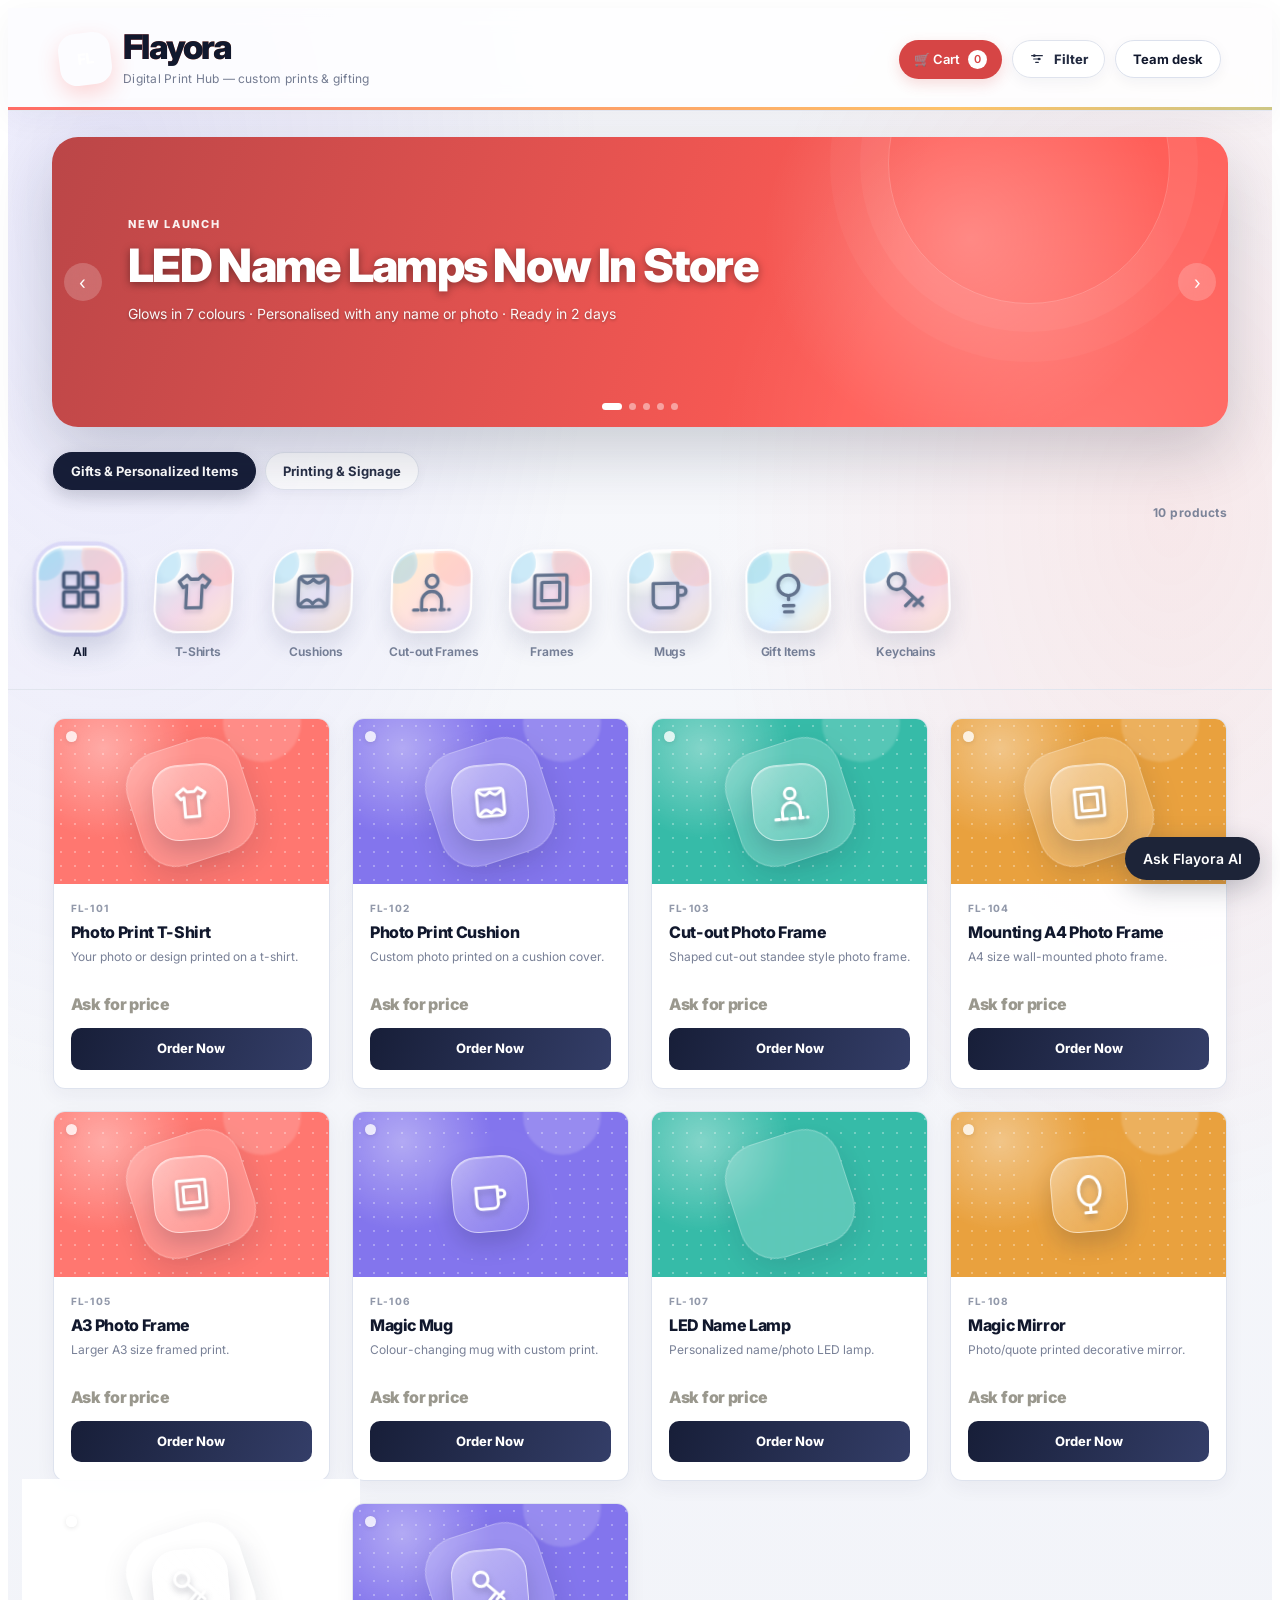
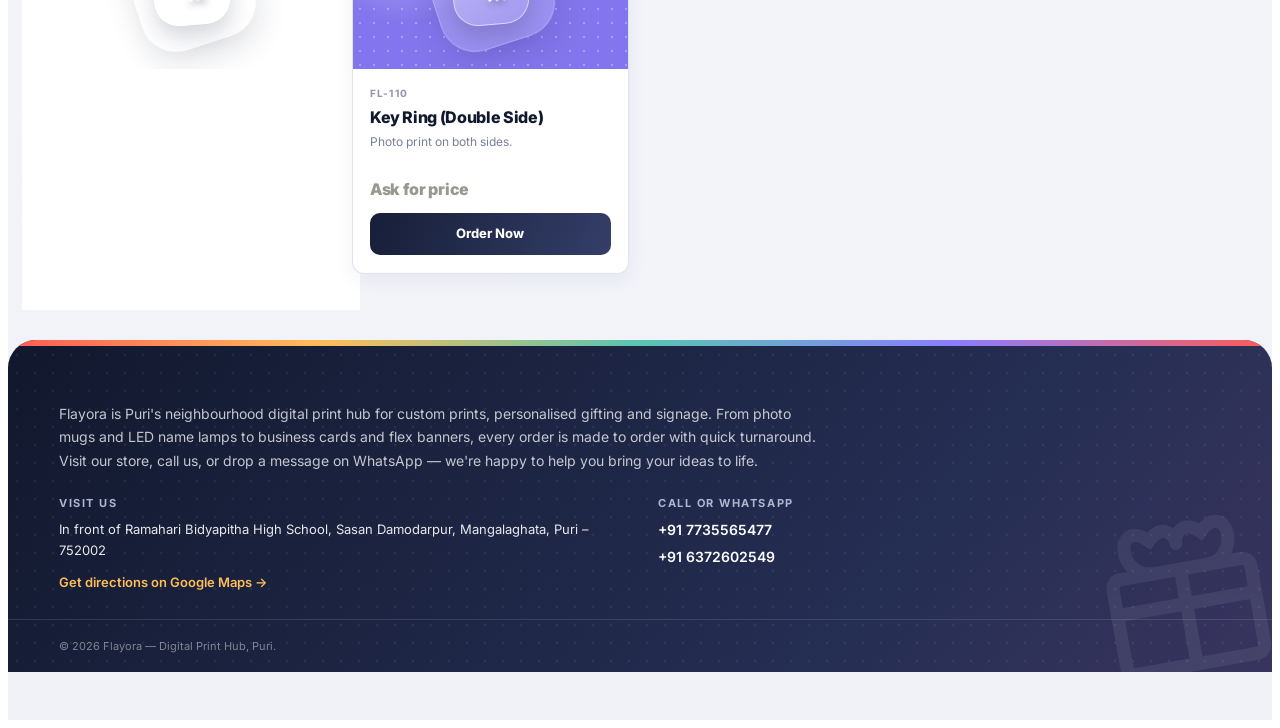
==== index.html @ 0733365f "Send visitor analytics through server endpoint" ====
<!doctype html>
<html lang="en">
<head>
  <meta charset="utf-8">
  <meta name="viewport" content="width=device-width, initial-scale=1">
  <meta name="theme-color" content="#F7F3EC">
  <title>Flayora — Digital Print Hub</title>
<style>
  @import url('https://fonts.googleapis.com/css2?family=Fraunces:opsz,wght@9..144,500;9..144,600;9..144,700&family=Inter:wght@400;500;600&display=swap');

  #flayora-root {
    --paper: #F7F3EC;
    --ink: #1D2438;
    --red: #D64545;
    --mustard: #E8A93A;
    --sage: #6E8B6E;
    --violet: #7C6FA6;
    --charcoal: #33322E;
    --line: #D8D2C4;
    font-family: 'Inter', sans-serif;
    color: var(--charcoal);
    background:
      radial-gradient(circle, rgba(29,36,56,0.035) 1.2px, transparent 1.3px) 0 0/22px 22px,
      radial-gradient(ellipse at top, #FBF8F1 0%, #F7F3EC 45%, #F1EADA 100%);
    min-height: 100%;
    padding: 0 0 48px 0;
    line-height: 1.5;
    position: relative;
  }
  #flayora-root * { box-sizing: border-box; }
  #flayora-root h1, #flayora-root h2, #flayora-root h3 {
    font-family: 'Fraunces', serif;
    margin: 0;
    color: var(--ink);
  }
  #flayora-root button { font-family: inherit; cursor: pointer; }
  #flayora-root input, #flayora-root select, #flayora-root textarea {
    font-family: 'Inter', sans-serif;
    font-size: 14px;
  }

  .fl-header {
    padding: 28px 24px 20px;
    position: relative;
    display: flex;
    align-items: flex-start;
    justify-content: space-between;
    gap: 16px;
    flex-wrap: wrap;
    background-color: rgba(255,255,255,0.55);
    backdrop-filter: blur(2px);
  }
  .fl-header::after {
    content: ""; position: absolute; left: 0; right: 0; bottom: 0; height: 3px;
    background: linear-gradient(90deg, var(--red), var(--mustard), var(--sage), var(--violet), var(--red));
    background-size: 300% 100%;
    animation: fl-text-shift 7s linear infinite;
  }
  .fl-brand { display: flex; align-items: center; gap: 12px; }
  .fl-stamp {
    width: 46px; height: 46px; border-radius: 50%;
    color: #fff;
    display: flex; align-items: center; justify-content: center;
    font-family: 'Fraunces', serif; font-weight: 600; font-size: 13px;
    transform: rotate(-8deg);
    border: 2px solid var(--ink);
    flex-shrink: 0;
    animation: fl-stamp-color 7s ease-in-out infinite;
  }
  @keyframes fl-stamp-color {
    0%   { background: var(--red); }
    25%  { background: var(--mustard); }
    50%  { background: var(--sage); }
    75%  { background: var(--violet); }
    100% { background: var(--red); }
  }
  .fl-brand h1 {
    font-size: 28px; font-weight: 700; letter-spacing: -0.01em;
    background: linear-gradient(90deg, var(--red), var(--mustard), var(--sage), var(--violet), var(--red));
    background-size: 300% 100%;
    -webkit-background-clip: text; background-clip: text; color: transparent;
    animation: fl-text-shift 7s linear infinite;
  }
  @keyframes fl-text-shift {
    0% { background-position: 0% 50%; }
    100% { background-position: 300% 50%; }
  }
  .fl-brand p { margin: 2px 0 0; font-size: 13px; color: #6b6a63; }
  .fl-team-link {
    background: none; border: 1px solid var(--ink); color: var(--ink);
    padding: 8px 14px; border-radius: 3px; font-size: 13px; font-weight: 500;
    transition: background 0.15s, color 0.15s;
  }
  .fl-team-link:hover { background: var(--ink); color: var(--paper); }

  .fl-hero {
    margin: 20px 24px 0; border-radius: 10px; overflow: hidden; position: relative;
    box-shadow: 0 10px 26px rgba(29,36,56,0.16);
  }
  .fl-hero-track {
    display: flex; transition: transform 0.55s cubic-bezier(.65,0,.35,1);
    will-change: transform;
  }
  .fl-hero-slide {
    flex: 0 0 100%; min-height: 210px;
    position: relative; overflow: hidden; color: #fff;
    display: flex; flex-direction: column;
  }
  .fl-hero-topbar { height: 9px; background: var(--mustard); flex-shrink: 0; }
  .fl-hero-content {
    display: flex; align-items: center; gap: 26px; flex: 1;
    padding: 26px 30px 40px;
  }
  .fl-hero-visual {
    flex: 0 0 118px; width: 118px; height: 118px; border-radius: 18px;
    background: rgba(255,255,255,0.14); border: 2px dashed rgba(255,255,255,0.45);
    display: flex; align-items: center; justify-content: center;
  }
  .fl-hero-visual svg { width: 56px; height: 56px; color: #fff; }
  .fl-hero-text { flex: 1; min-width: 0; }
  .fl-hero-eyebrow {
    font-size: 12px; font-weight: 600; letter-spacing: 0.06em; text-transform: uppercase;
    opacity: 0.92; margin-bottom: 8px;
  }
  .fl-hero-heading { margin-bottom: 12px; }
  .fl-hero-heading div {
    font-family: 'Fraunces', serif; font-weight: 700; font-size: 21px; line-height: 1.2; color: #fff;
  }
  .fl-hero-heading div.accent { color: var(--mustard); }
  .fl-hero-bullets { list-style: none; margin: 0; padding: 0; display: flex; flex-direction: column; gap: 5px; }
  .fl-hero-bullets li {
    font-size: 13px; opacity: 0.96; padding-left: 16px; position: relative;
  }
  .fl-hero-bullets li::before {
    content: ""; position: absolute; left: 0; top: 7px; width: 6px; height: 6px;
    border-radius: 50%; background: var(--mustard);
  }
  .fl-hero-arrow {
    position: absolute; top: 50%; transform: translateY(-50%);
    width: 32px; height: 32px; border-radius: 50%; border: none;
    background: rgba(255,255,255,0.28); color: #fff; font-size: 18px;
    display: flex; align-items: center; justify-content: center; z-index: 2;
    transition: background 0.15s;
  }
  .fl-hero-arrow:hover { background: rgba(255,255,255,0.45); }
  .fl-hero-arrow.prev { left: 12px; }
  .fl-hero-arrow.next { right: 12px; }
  .fl-hero-dots {
    position: absolute; bottom: 12px; left: 0; right: 0; z-index: 2;
    display: flex; justify-content: center; gap: 7px;
  }
  .fl-hero-dot {
    width: 7px; height: 7px; border-radius: 50%; border: none;
    background: rgba(255,255,255,0.45); padding: 0; transition: background 0.15s, width 0.15s;
  }
  .fl-hero-dot.active { background: #fff; width: 20px; border-radius: 4px; }
  @media (max-width: 560px) {
    .fl-hero-content { flex-direction: column; align-items: flex-start; padding-bottom: 46px; }
    .fl-hero-visual { width: 84px; height: 84px; flex-basis: 84px; }
    .fl-hero-visual svg { width: 40px; height: 40px; }
  }

  .fl-sections { display: flex; gap: 10px; padding: 18px 24px 0; flex-wrap: wrap; }
  .fl-section-btn {
    border: 1px solid var(--line); background: #fff; color: var(--charcoal);
    padding: 10px 18px; border-radius: 20px; font-size: 13px; font-weight: 500;
  }
  .fl-section-btn.active { background: var(--ink); border-color: var(--ink); color: #fff; }

  .fl-tabs {
    display: flex; gap: 18px; padding: 18px 24px 14px; overflow-x: auto;
    border-bottom: 1px solid var(--line);
  }
  .fl-tab {
    background: none; border: none; padding: 0; flex: 0 0 auto;
    display: flex; flex-direction: column; align-items: center; gap: 6px; min-width: 62px;
  }
  .fl-tab-badge {
    width: 44px; height: 44px; border-radius: 12px; display: flex; align-items: center;
    justify-content: center; background: #fff; border: 1px solid var(--line); color: var(--ink);
    transition: background 0.15s, border-color 0.15s, color 0.15s;
  }
  .fl-tab-badge svg { width: 21px; height: 21px; }
  .fl-tab.active .fl-tab-badge { background: var(--ink); border-color: var(--ink); color: #fff; }
  .fl-tab-label {
    font-size: 11px; font-weight: 600; color: #6b6a63; text-align: center; line-height: 1.25;
  }
  .fl-tab.active .fl-tab-label { color: var(--ink); }


  .fl-grid {
    display: grid; grid-template-columns: repeat(auto-fill, minmax(230px, 1fr));
    gap: 22px; padding: 28px 24px;
  }
  .fl-card {
    background: #fff; border: 1px solid var(--line); border-radius: 6px;
    position: relative; overflow: hidden; cursor: pointer;
    box-shadow: 0 1px 3px rgba(29,36,56,0.06);
    transition: transform 0.18s ease, box-shadow 0.18s ease;
  }
  .fl-card:hover {
    transform: translateY(-4px);
    box-shadow: 0 14px 28px rgba(29,36,56,0.14);
  }
  .fl-card-top {
    height: 108px; position: relative;
    background-image: radial-gradient(circle, rgba(255,255,255,0.55) 1.5px, transparent 1.6px);
    background-size: 9px 9px;
    display: flex; align-items: center; justify-content: center;
  }
  .fl-icon { color: rgba(255,255,255,0.9); display: flex; }
  .fl-icon svg { width: 42px; height: 42px; }
  .fl-photo { position: absolute; inset: 0; width: 100%; height: 100%; object-fit: cover; }
  .fl-hole {
    position: absolute; top: 10px; left: 10px; width: 14px; height: 14px;
    border-radius: 50%; background: var(--paper); border: 1.5px solid rgba(0,0,0,0.25);
  }
  .fl-ribbon {
    position: absolute; top: 14px; right: -34px; width: 130px; text-align: center;
    transform: rotate(35deg); font-size: 11px; font-weight: 600; padding: 4px 0;
    color: #fff; letter-spacing: 0.02em;
  }
  .fl-body { padding: 14px 16px 16px; }
  .fl-code { font-size: 11px; color: #9a988e; margin-bottom: 4px; }
  .fl-name { font-size: 16px; font-weight: 600; color: var(--ink); margin-bottom: 4px; }
  .fl-desc { font-size: 13px; color: #6b6a63; margin-bottom: 10px; min-height: 34px; }
  .fl-price { font-size: 15px; font-weight: 600; color: var(--ink); margin-bottom: 12px; }
  .fl-price.tbd { color: #9a988e; font-weight: 500; font-size: 13px; }
  .fl-enquire {
    display: block; width: 100%; text-align: center; text-decoration: none;
    background: var(--ink); color: #fff; padding: 10px; border-radius: 3px;
    font-size: 13px; font-weight: 500;
  }
  .fl-enquire.disabled { background: #cfcdc3; color: #837f72; pointer-events: none; }

  .fl-empty { padding: 60px 24px; text-align: center; color: #9a988e; }

  .fl-footer {
    margin: 40px 0 0; position: relative; overflow: hidden; color: #fff;
    background: linear-gradient(135deg, var(--ink) 0%, #262d47 100%);
  }
  .fl-footer-topbar {
    height: 6px;
    background: linear-gradient(90deg, var(--red), var(--mustard), var(--sage), var(--violet), var(--red));
  }
  .fl-footer::before {
    content: ""; position: absolute; inset: 6px 0 0 0;
    background-image: radial-gradient(circle, rgba(255,255,255,0.06) 1.5px, transparent 1.6px);
    background-size: 18px 18px; pointer-events: none;
  }
  .fl-footer-watermark {
    position: absolute; right: -18px; bottom: -28px; width: 210px; height: 210px;
    opacity: 0.07; transform: rotate(-10deg); pointer-events: none;
  }
  .fl-footer-watermark svg { width: 100%; height: 100%; color: #fff; }
  .fl-footer-inner { position: relative; padding: 32px 24px 0; }
  .fl-footer-about {
    font-size: 13px; line-height: 1.7; color: rgba(255,255,255,0.82);
    max-width: 680px; margin-bottom: 22px;
  }
  .fl-footer-grid { display: flex; gap: 36px; flex-wrap: wrap; margin-bottom: 18px; }
  .fl-footer-block { flex: 1 1 220px; min-width: 220px; }
  .fl-footer-label {
    font-size: 11px; font-weight: 700; text-transform: uppercase; letter-spacing: 0.05em;
    color: rgba(255,255,255,0.5); margin-bottom: 8px;
  }
  .fl-footer-block address {
    font-style: normal; font-size: 13px; line-height: 1.6; color: rgba(255,255,255,0.9); margin-bottom: 8px;
  }
  .fl-footer-map-link {
    display: inline-flex; align-items: center; gap: 4px; font-size: 13px; font-weight: 600;
    color: var(--mustard); text-decoration: none;
  }
  .fl-footer-map-link:hover { text-decoration: underline; }
  .fl-footer-phone {
    display: block; font-size: 14px; font-weight: 600; color: #fff; text-decoration: none;
    margin-bottom: 6px;
  }
  .fl-footer-phone:hover { color: var(--mustard); }
  .fl-footer-bottom {
    position: relative; font-size: 11px; color: rgba(255,255,255,0.45);
    padding: 14px 24px; border-top: 1px solid rgba(255,255,255,0.15);
  }

  /* Team view */
  .fl-team-wrap { padding: 24px; max-width: 1020px; margin: 0 auto; }
  .fl-team-nav { display:flex; gap:8px; overflow-x:auto; padding:4px 0 10px; }
  .fl-team-nav .fl-tab { white-space:nowrap; border-radius:999px; padding:9px 16px; }
  .fl-overview-head { display:flex; justify-content:space-between; align-items:flex-end; gap:16px; flex-wrap:wrap; margin:8px 0 22px; }
  .fl-overline { display:block; color:#9a988e; font-size:10px; font-weight:700; letter-spacing:1.5px; }
  .fl-overview-head h3 { margin:7px 0 4px; font:600 28px "Fraunces",serif; color:var(--ink); }
  .fl-overview-head p { margin:0; color:#77756d; font-size:13px; }
  .fl-overview-live { display:inline-flex; align-items:center; gap:7px; padding:7px 11px; border:1px solid #dce7dc; border-radius:999px; color:#527052; background:#f4f8f3; font-size:11px; }
  .fl-overview-live i { width:7px; height:7px; border-radius:50%; background:#6e9a6e; box-shadow:0 0 0 3px #e2eee1; }
  .fl-overview-grid { display:grid; grid-template-columns:repeat(3,minmax(0,1fr)); gap:12px; }
  .fl-overview-card { min-width:0; padding:17px; background:#fff; border:1px solid var(--line); border-radius:10px; box-shadow:0 4px 16px rgba(30,28,22,.025); }
  .fl-overview-card span { display:block; color:#77756d; font-size:12px; }
  .fl-overview-card strong { display:block; margin:8px 0 4px; color:var(--ink); font:600 30px "Fraunces",serif; }
  .fl-overview-card small { color:#9a988e; font-size:11px; }
  .fl-overview-card.attention { border-color:#e8d6b5; background:#fffaf0; }
  .fl-overview-card.attention strong { color:#a67518; }
  .fl-overview-lower { display:grid; grid-template-columns:1fr 1fr; gap:14px; margin-top:15px; }
  .fl-overview-panel { min-width:0; padding:18px; background:#fff; border:1px solid var(--line); border-radius:10px; }
  .fl-overview-panel-head { display:flex; align-items:center; justify-content:space-between; gap:10px; margin-bottom:12px; }
  .fl-overview-panel h4 { margin:5px 0 0; font:600 18px "Fraunces",serif; color:var(--ink); }
  .fl-overview-action { width:100%; display:flex; align-items:center; gap:12px; padding:12px 2px; text-align:left; border:0; border-top:1px solid #f0eee8; background:transparent; color:var(--ink); cursor:pointer; }
  .fl-overview-action > span:nth-last-child(1) { margin-left:auto; color:#9a988e; }
  .fl-overview-action-icon { display:grid; place-items:center; width:34px; height:34px; flex:none; border-radius:9px; background:#f5f1e8; font-size:18px; }
  .fl-overview-action b,.fl-overview-action small { display:block; }
  .fl-overview-action b { font-size:12px; }
  .fl-overview-action small { margin-top:3px; color:#99968d; font-size:10px; }
  .fl-overview-link { border:0; background:none; color:#8c6a2c; font-size:11px; cursor:pointer; }
  .fl-overview-activity { display:flex; align-items:flex-start; gap:10px; padding:12px 0; border-top:1px solid #f0eee8; }
  .fl-activity-dot { width:8px; height:8px; margin-top:4px; flex:none; border-radius:50%; background:#c89b4d; }
  .fl-overview-activity strong,.fl-overview-activity small { display:block; }
  .fl-overview-activity strong { font-size:12px; font-weight:600; }
  .fl-overview-activity small { margin-top:4px; color:#99968d; font-size:10px; }
  .fl-overview-empty { padding:20px 0; color:#99968d; font-size:12px; }
  .fl-overview-note { margin:14px 2px; color:#9a988e; font-size:10px; line-height:1.6; }
  @media(max-width:640px) { .fl-overview-grid { grid-template-columns:repeat(2,minmax(0,1fr)); gap:8px; } .fl-overview-card { padding:13px; } .fl-overview-card strong { font-size:25px; } .fl-overview-lower { grid-template-columns:1fr; } .fl-overview-head h3 { font-size:24px; } }
  .fl-team-bar { display: flex; justify-content: space-between; align-items: center; margin-bottom: 20px; flex-wrap: wrap; gap: 10px; }
  .fl-btn {
    background: var(--ink); color: #fff; border: none; padding: 10px 16px;
    border-radius: 3px; font-size: 13px; font-weight: 500;
  }
  .fl-btn.secondary { background: none; border: 1px solid var(--line); color: var(--charcoal); }
  .fl-table { width: 100%; border-collapse: collapse; font-size: 13px; }
  .fl-table th {
    text-align: left; padding: 8px 10px; border-bottom: 1px solid var(--ink);
    font-weight: 600; color: var(--ink);
  }
  .fl-table td { padding: 10px; border-bottom: 1px solid var(--line); vertical-align: middle; }
  .fl-badge { padding: 3px 9px; border-radius: 12px; font-size: 11px; font-weight: 600; display: inline-block; }
  .fl-badge.available { background: #E7EFE7; color: var(--sage); }
  .fl-badge.reserved { background: #FBF0DC; color: #A67518; }
  .fl-badge.sold { background: #F0E4E4; color: var(--red); }
  .fl-badge.mto { background: #EFECF7; color: var(--violet); }
  .fl-badge.restock { background: #F0E4E4; color: var(--red); margin-left: 5px; }

  .fl-stock-toolbar {
    display: flex; gap: 10px; flex-wrap: wrap; align-items: center; margin-bottom: 14px;
  }
  .fl-stock-toolbar input[type="text"], .fl-stock-toolbar select {
    padding: 8px 10px; border: 1px solid var(--line); border-radius: 4px; font-size: 13px;
    font-family: inherit; background: #fff; color: var(--charcoal);
  }
  .fl-stock-toolbar input[type="text"] { flex: 1 1 200px; min-width: 180px; }
  .fl-sync-note { font-size: 11px; color: #9a988e; margin-left: auto; white-space: nowrap; }
  .fl-bulk-bar {
    display: flex; align-items: center; gap: 8px; flex-wrap: wrap;
    background: #FBF0DC; border: 1px solid #E8D9B0; border-radius: 4px;
    padding: 8px 12px; margin-bottom: 14px; font-size: 13px; color: #6b5620;
  }
  .fl-bulk-bar button {
    border: 1px solid #A67518; background: #fff; color: #A67518;
    padding: 5px 10px; border-radius: 3px; font-size: 12px; font-weight: 600;
  }
  .fl-quick-book, .fl-quick-release {
    border: none; border-radius: 3px; padding: 5px 10px; font-size: 12px; font-weight: 600; color: #fff;
  }
  .fl-quick-book { background: var(--mustard); }
  .fl-quick-release { background: var(--sage); }
  .fl-restock-label {
    display: flex; align-items: center; gap: 5px; font-size: 11px; color: #6b6a63; margin-top: 6px;
  }
  .fl-status-select, .fl-name-input { padding: 5px 7px; border: 1px solid var(--line); border-radius: 3px; }
  .fl-row-actions button { border: none; background: none; font-size: 12px; color: #9a988e; margin-left: 8px; }
  .fl-row-actions button:hover { color: var(--red); }

  .fl-modal-bg {
    position: fixed; inset: 0; background: rgba(29,36,56,0.5);
    display: flex; align-items: center; justify-content: center; z-index: 50;
    padding: 20px; overflow-y: auto;
  }
  .fl-modal {
    background: #fff; border-radius: 6px; padding: 28px; width: 320px;
    box-shadow: 0 12px 32px rgba(0,0,0,0.18);
  }
  .fl-modal h3 { font-size: 18px; margin-bottom: 14px; }
  .fl-modal input, .fl-modal select, .fl-modal textarea {
    width: 100%; padding: 9px 10px; border: 1px solid var(--line); border-radius: 3px;
    margin-bottom: 12px;
  }
  .fl-modal label { font-size: 12px; color: #6b6a63; display: block; margin-bottom: 4px; }
  .fl-modal-actions { display: flex; gap: 8px; margin-top: 4px; }
  .fl-form-grid { display: grid; grid-template-columns: 1fr 1fr; gap: 0 10px; }
  .fl-error { color: var(--red); font-size: 12px; margin-bottom: 10px; }
  .fl-icon-picker { display: grid; grid-template-columns: repeat(6, 1fr); gap: 6px; margin-bottom: 12px; }
  .fl-icon-opt {
    border: 1px solid var(--line); border-radius: 4px; padding: 6px; background: #fff;
    display: flex; align-items: center; justify-content: center; color: var(--ink);
  }
  .fl-icon-opt svg { width: 20px; height: 20px; }
  .fl-icon-opt.selected { border-color: var(--red); background: #FCEFEE; }

  .fl-detail-modal {
    background: #fff; border-radius: 8px; overflow: hidden; position: relative;
    width: 100%; max-width: 720px; max-height: 88vh; overflow-y: auto;
    box-shadow: 0 20px 50px rgba(0,0,0,0.25);
    display: flex; flex-wrap: wrap;
  }
  .fl-detail-close {
    position: absolute; top: 12px; right: 12px; z-index: 3;
    width: 30px; height: 30px; border-radius: 50%; border: none;
    background: rgba(29,36,56,0.08); color: var(--ink); font-size: 15px;
  }
  .fl-detail-close:hover { background: rgba(29,36,56,0.16); }
  .fl-detail-gallery {
    flex: 1 1 320px; min-width: 280px; background: var(--paper);
    display: flex; flex-direction: column; align-items: center; padding: 24px;
  }
  .fl-detail-image-wrap {
    position: relative; width: 100%; aspect-ratio: 1 / 1; max-height: 340px;
    display: flex; align-items: center; justify-content: center; overflow: hidden;
    border-radius: 6px; background: #fff; border: 1px solid var(--line);
  }
  .fl-detail-image-wrap img { max-width: 100%; max-height: 100%; object-fit: contain; }
  .fl-detail-icon-large { width: 140px; height: 140px; color: var(--violet); opacity: 0.6; }
  .fl-detail-icon-large svg { width: 100%; height: 100%; }
  .fl-detail-nav {
    position: absolute; top: 50%; transform: translateY(-50%);
    width: 30px; height: 30px; border-radius: 50%; border: none;
    background: rgba(29,36,56,0.55); color: #fff; font-size: 16px;
    display: flex; align-items: center; justify-content: center;
  }
  .fl-detail-nav:hover { background: rgba(29,36,56,0.75); }
  .fl-detail-nav.prev { left: 8px; }
  .fl-detail-nav.next { right: 8px; }
  .fl-detail-thumbs { display: flex; gap: 8px; margin-top: 12px; flex-wrap: wrap; justify-content: center; }
  .fl-detail-thumb {
    width: 48px; height: 48px; border-radius: 4px; border: 2px solid transparent; padding: 0;
    overflow: hidden; background: #fff;
  }
  .fl-detail-thumb img { width: 100%; height: 100%; object-fit: cover; display: block; }
  .fl-detail-thumb.active { border-color: var(--red); }
  .fl-detail-info { flex: 1 1 320px; min-width: 280px; padding: 28px 26px; }
  .fl-detail-eyebrow { font-size: 12px; color: #9a988e; text-transform: uppercase; letter-spacing: 0.05em; margin-bottom: 6px; }
  .fl-detail-info h2 { font-family: 'Fraunces', serif; font-size: 22px; font-weight: 700; color: var(--ink); margin-bottom: 10px; }
  .fl-detail-price { font-size: 20px; font-weight: 700; color: var(--red); margin-bottom: 8px; }
  .fl-detail-badge {
    display: inline-block; background: #FBF0DC; color: #A67518; font-size: 12px; font-weight: 600;
    padding: 4px 10px; border-radius: 12px; margin-bottom: 12px;
  }
  .fl-detail-desc { font-size: 13px; line-height: 1.6; color: var(--charcoal); margin-bottom: 18px; }
  .fl-detail-specs { margin-bottom: 20px; }
  .fl-detail-specs-title { font-size: 12px; font-weight: 700; text-transform: uppercase; letter-spacing: 0.05em; color: #9a988e; margin-bottom: 8px; }
  .fl-detail-specs dl { display: grid; grid-template-columns: auto 1fr; gap: 6px 14px; margin: 0; }
  .fl-detail-specs dt { font-size: 12px; font-weight: 600; color: #6b6a63; }
  .fl-detail-specs dd { font-size: 13px; color: var(--charcoal); margin: 0; }

  /* Catalogue discovery drawer and subtle interaction polish */
  .fl-category-tabs { scroll-behavior: smooth; scrollbar-width: none; }
  .fl-category-tabs::-webkit-scrollbar { display: none; }
  .fl-tab-badge {
    position: relative; overflow: hidden;
    background: linear-gradient(145deg, #fff 0%, #f2ecdf 100%);
    box-shadow: 0 4px 10px rgba(29,36,56,.07);
    transition: transform .22s ease, box-shadow .22s ease, background .22s ease;
  }
  .fl-tab-badge::after {
    content: ""; position: absolute; width: 25px; height: 25px; border-radius: 50%;
    right: -8px; top: -8px; background: rgba(232,169,58,.18);
  }
  .fl-tab-badge svg { position: relative; z-index: 1; filter: drop-shadow(0 2px 1px rgba(29,36,56,.12)); transition: transform .22s ease; }
  .fl-tab:hover .fl-tab-badge { transform: translateY(-3px) rotate(-2deg); box-shadow: 0 8px 16px rgba(29,36,56,.12); }
  .fl-tab:hover .fl-tab-badge svg { transform: scale(1.1); }
  .fl-tab.active .fl-tab-badge { background: linear-gradient(145deg, var(--ink), #394565); box-shadow: 0 5px 12px rgba(29,36,56,.2); }
  .fl-tab:nth-child(3n+2) .fl-tab-badge { background: linear-gradient(145deg,#fff7e7,#f5e5c5); }
  .fl-tab:nth-child(3n) .fl-tab-badge { background: linear-gradient(145deg,#edf2e9,#dce8d8); }
  .fl-tab.active .fl-tab-badge { background: linear-gradient(145deg, var(--ink), #394565); }
  .fl-shop-tools { display:flex; align-items:center; justify-content:space-between; gap:12px; padding:18px 24px 0; }
  .fl-filter-trigger {
    display:inline-flex; align-items:center; gap:9px; border:1px solid var(--line);
    background:rgba(255,255,255,.88); color:var(--ink); border-radius:24px;
    padding:10px 16px; font-size:13px; font-weight:600; box-shadow:0 2px 7px rgba(29,36,56,.04);
    transition:transform .18s ease, box-shadow .18s ease, border-color .18s ease;
  }
  .fl-filter-trigger:hover { transform:translateY(-2px); border-color:var(--mustard); box-shadow:0 7px 16px rgba(29,36,56,.09); }
  .fl-filter-trigger svg { width:16px; height:16px; }
  .fl-filter-count { min-width:20px; height:20px; padding:0 6px; display:inline-flex; align-items:center; justify-content:center; border-radius:20px; background:var(--mustard); color:var(--ink); font-size:11px; }
  .fl-results-count { font-size:12px; color:#8b887d; }
  .fl-filter-overlay { position:fixed; inset:0; background:rgba(20,25,39,.42); z-index:70; opacity:0; animation:fl-fade-in .2s ease forwards; }
  .fl-filter-drawer {
    position:fixed; z-index:71; top:0; right:0; bottom:0; width:min(410px,92vw);
    display:flex; flex-direction:column; background:#fffdf8; box-shadow:-18px 0 50px rgba(20,25,39,.18);
    transform:translateX(102%); animation:fl-drawer-in .28s cubic-bezier(.2,.8,.2,1) forwards;
  }
  .fl-filter-head { display:flex; align-items:center; justify-content:space-between; padding:22px 24px 16px; border-bottom:1px solid var(--line); }
  .fl-filter-head h3 { font-size:22px; }
  .fl-filter-close { width:34px; height:34px; border:1px solid var(--line); border-radius:50%; background:#fff; color:var(--ink); font-size:20px; }
  .fl-filter-body { padding:8px 24px 24px; overflow:auto; flex:1; }
  .fl-filter-group { padding:17px 0; border-bottom:1px solid #ece7dc; }
  .fl-filter-group label.fl-filter-label { display:block; margin-bottom:10px; color:var(--ink); font-size:12px; font-weight:700; letter-spacing:.07em; text-transform:uppercase; }
  .fl-filter-control { width:100%; border:1px solid var(--line); border-radius:7px; background:#fff; color:var(--charcoal); padding:11px 12px; outline:none; }
  .fl-filter-control:focus { border-color:var(--sage); box-shadow:0 0 0 3px rgba(110,139,110,.13); }
  .fl-filter-range { display:grid; grid-template-columns:1fr 1fr; gap:10px; margin-top:10px; }
  .fl-filter-check { display:flex; align-items:center; gap:10px; margin:12px 0; color:var(--charcoal); font-size:13px; cursor:pointer; }
  .fl-filter-check input { width:17px; height:17px; accent-color:var(--sage); }
  .fl-filter-foot { display:flex; gap:10px; padding:16px 24px max(16px,env(safe-area-inset-bottom)); border-top:1px solid var(--line); background:#fffdf8; }
  .fl-filter-foot button { flex:1; padding:12px; border-radius:5px; font-size:12px; font-weight:700; }
  .fl-filter-reset { border:1px solid var(--line); background:#fff; color:var(--ink); }
  .fl-filter-apply { border:1px solid var(--ink); background:var(--ink); color:#fff; }
  .fl-card { border-radius:9px; animation:fl-card-enter .42s both; animation-delay:calc(min(var(--card-index,0),10) * 32ms); }
  .fl-card-top { overflow:hidden; }
  .fl-photo { transition:transform .45s cubic-bezier(.2,.7,.2,1), filter .3s ease; }
  .fl-card:hover .fl-photo { transform:scale(1.045); filter:saturate(1.06); }
  .fl-card .fl-hole { z-index:2; }
  .fl-new-tag { position:absolute; z-index:2; left:31px; top:9px; border-radius:20px; padding:4px 8px; background:#fffdf2; color:var(--ink); font-size:9px; font-weight:700; letter-spacing:.08em; text-transform:uppercase; box-shadow:0 2px 7px rgba(0,0,0,.12); }
  .fl-enquire { transition:background .18s ease, transform .18s ease, box-shadow .18s ease; }
  .fl-enquire:not(.disabled):hover { background:#394565; transform:translateY(-1px); box-shadow:0 5px 12px rgba(29,36,56,.16); }
  .fl-empty { grid-column:1/-1; }
  @keyframes fl-fade-in { to { opacity:1; } }
  @keyframes fl-drawer-in { to { transform:translateX(0); } }
  @keyframes fl-card-enter { from { opacity:0; transform:translateY(10px); } to { opacity:1; transform:translateY(0); } }
  @media (max-width:560px) {
    .fl-grid { grid-template-columns: repeat(2, minmax(0, 1fr)); gap: 12px; padding: 20px 14px; }
    .fl-card-top { height: 96px; }
    .fl-body { padding: 10px 10px 12px; }
    .fl-name { font-size: 14px; }
    .fl-desc { font-size: 11px; min-height: 30px; }
    .fl-price { font-size: 14px; margin-bottom: 10px; }
    .fl-enquire { padding: 9px 6px; font-size: 12px; }
    .fl-shop-tools { padding:15px 16px 0; }
    .fl-filter-trigger { padding:10px 14px; }
    .fl-results-count { font-size:11px; }
    .fl-filter-drawer { top:auto; left:0; right:0; bottom:0; width:100%; max-height:88dvh; border-radius:18px 18px 0 0; transform:translateY(102%); animation:fl-sheet-in .28s cubic-bezier(.2,.8,.2,1) forwards; }
    .fl-filter-head { padding-top:20px; }
    @keyframes fl-sheet-in { to { transform:translateY(0); } }
  }
  @media (prefers-reduced-motion: reduce) {
    .fl-card, .fl-filter-overlay, .fl-filter-drawer { animation:none; }
    .fl-filter-drawer { transform:none; }
    .fl-card, .fl-photo, .fl-tab-badge, .fl-tab-badge svg, .fl-filter-trigger, .fl-enquire { transition:none; }
  }


  /* FLAYORA CREATIVE STUDIO — visual refresh */
  #flayora-root {
    --paper:#f4f5f8; --ink:#11182d; --charcoal:#283047; --line:#e2e6ef;
    --red:#ff5b55; --mustard:#ffbd59; --sage:#58c5b1; --violet:#8b7cff;
    background:
      radial-gradient(ellipse at 8% 8%,rgba(139,124,255,.13),transparent 30%),
      radial-gradient(ellipse at 92% 22%,rgba(255,91,85,.10),transparent 28%),
      linear-gradient(180deg,#f8f9fc 0%,#f0f2f8 100%);
    color:#222a40;
  }
  #flayora-root .fl-header {
    padding:22px clamp(18px,4vw,58px); align-items:center;
    background:rgba(255,255,255,.82); backdrop-filter:blur(18px);
    border-bottom:1px solid rgba(220,225,238,.8);
    box-shadow:0 8px 30px rgba(26,35,68,.045);
  }
  #flayora-root .fl-header::after { height:3px; opacity:.9; }
  #flayora-root .fl-stamp {
    width:52px;height:52px;border:0;border-radius:17px;transform:rotate(-7deg);
    box-shadow:0 9px 22px rgba(255,91,85,.24);
    font-family:'Inter',sans-serif;font-size:15px;font-weight:800;letter-spacing:-1px;
  }
  #flayora-root .fl-brand h1 {
    font-family:'Inter',sans-serif;font-size:clamp(27px,4vw,34px);font-weight:850;
    letter-spacing:-1.8px;line-height:1;
  }
  #flayora-root .fl-brand p {font-size:12px;letter-spacing:.02em;color:#737b91;margin-top:6px}
  #flayora-root .fl-team-link {
    border:1px solid #dce1ed;border-radius:999px;background:#fff;padding:10px 17px;
    font-weight:700;box-shadow:0 4px 14px rgba(22,30,58,.05)
  }
  #flayora-root .fl-team-link:hover {background:#11182d;color:white;transform:translateY(-1px)}
  #flayora-root .fl-hero {
    margin:26px clamp(14px,3.4vw,48px) 0;border-radius:26px;
    box-shadow:0 24px 65px rgba(22,28,55,.20);isolation:isolate;
  }
  #flayora-root .fl-hero-slide {min-height:290px}
  #flayora-root .fl-hero-slide::before {
    content:"";position:absolute;inset:0;pointer-events:none;z-index:0;
    background:
      radial-gradient(circle at 78% 35%,rgba(255,255,255,.24),transparent 22%),
      radial-gradient(circle at 88% 110%,rgba(255,255,255,.16),transparent 34%),
      linear-gradient(110deg,rgba(9,15,36,.28),transparent 70%);
  }
  #flayora-root .fl-hero-slide::after {
    content:"";position:absolute;width:280px;height:280px;right:5%;top:-115px;
    border:1px solid rgba(255,255,255,.2);border-radius:50%;
    box-shadow:0 0 0 28px rgba(255,255,255,.045),0 0 0 58px rgba(255,255,255,.035);
    pointer-events:none;
  }
  #flayora-root .fl-hero-topbar {height:5px;background:rgba(255,255,255,.45)}
  #flayora-root .fl-hero-content {position:relative;z-index:1;padding:44px clamp(24px,6vw,76px) 54px;gap:clamp(24px,5vw,64px)}
  #flayora-root .fl-hero-visual {
    flex-basis:150px;width:150px;height:150px;border-radius:34px;
    background:rgba(255,255,255,.16);border:1px solid rgba(255,255,255,.35);
    box-shadow:inset 0 1px 0 rgba(255,255,255,.3),0 20px 45px rgba(0,0,0,.12);
    backdrop-filter:blur(10px);transform:rotate(-7deg);
  }
  #flayora-root .fl-hero-visual svg {width:72px;height:72px;filter:drop-shadow(0 8px 12px rgba(0,0,0,.15))}
  #flayora-root .fl-hero-eyebrow {letter-spacing:.16em;font-size:11px;font-weight:800}
  #flayora-root .fl-hero-heading div {font-family:'Inter',sans-serif;font-size:clamp(28px,4.2vw,46px);font-weight:850;letter-spacing:-1.7px;line-height:1.08}
  #flayora-root .fl-hero-heading div.accent {color:#ffe09a}
  #flayora-root .fl-hero-bullets {flex-direction:row;flex-wrap:wrap;gap:8px;margin-top:18px}
  #flayora-root .fl-hero-bullets li {font-size:12px;background:rgba(255,255,255,.14);border:1px solid rgba(255,255,255,.22);border-radius:999px;padding:7px 12px 7px 24px}
  #flayora-root .fl-hero-bullets li::before {left:10px;top:13px;width:5px;height:5px;background:#ffe09a}
  #flayora-root .fl-hero-arrow {width:38px;height:38px;background:rgba(255,255,255,.2);backdrop-filter:blur(8px)}
  #flayora-root .fl-hero-dots {bottom:17px}
  #flayora-root .fl-sections {padding:25px clamp(16px,3.5vw,50px) 0;gap:9px}
  #flayora-root .fl-section-btn {
    border:1px solid #e0e4ee;border-radius:999px;padding:10px 17px;
    background:rgba(255,255,255,.78);font-weight:700;box-shadow:0 3px 12px rgba(28,38,70,.035);
    transition:all .2s ease
  }
  #flayora-root .fl-section-btn:hover {transform:translateY(-2px);border-color:#a9a1ff}
  #flayora-root .fl-section-btn.active {background:#171e38;border-color:#171e38;box-shadow:0 7px 18px rgba(23,30,56,.18)}
  #flayora-root .fl-shop-tools {padding:26px clamp(16px,3.5vw,50px) 0}
  #flayora-root .fl-filter-trigger {
    border:1px solid #dfe3ed;border-radius:12px;background:#fff;color:#222a40;
    padding:11px 15px;font-weight:750;box-shadow:0 4px 15px rgba(25,34,65,.05);
    transition:all .2s ease
  }
  #flayora-root .fl-filter-trigger:hover {transform:translateY(-2px);box-shadow:0 9px 22px rgba(25,34,65,.1)}
  #flayora-root .fl-results-count {font-size:12px;font-weight:700;color:#7c8499;letter-spacing:.04em}
  #flayora-root .fl-tabs {padding:20px clamp(16px,3.5vw,50px) 18px;gap:15px;border-bottom:1px solid #e1e5ee}
  #flayora-root .fl-tab {min-width:68px;transition:transform .2s ease}
  #flayora-root .fl-tab:hover {transform:translateY(-3px)}
  #flayora-root .fl-tab-badge {width:52px;height:52px;border-radius:17px;border:1px solid #e0e4ee;box-shadow:0 5px 15px rgba(24,33,65,.045)}
  #flayora-root .fl-tab-badge svg {width:23px;height:23px}
  #flayora-root .fl-tab.active .fl-tab-badge {background:linear-gradient(145deg,#242c50,#11182d);box-shadow:0 8px 20px rgba(20,27,55,.22)}
  #flayora-root .fl-tab-label {font-size:11px;font-weight:750}
  #flayora-root .fl-grid {gap:clamp(12px,2vw,22px);padding:28px clamp(14px,3.5vw,50px) 42px;grid-template-columns:repeat(auto-fill,minmax(220px,1fr))}
  #flayora-root .fl-card {
    border:1px solid rgba(221,226,238,.95);border-radius:18px;background:rgba(255,255,255,.94);
    box-shadow:0 6px 20px rgba(28,37,69,.055);transition:transform .28s cubic-bezier(.2,.8,.2,1),box-shadow .28s,border-color .28s;
  }
  #flayora-root .fl-card:hover {transform:translateY(-7px);border-color:#c8c4ff;box-shadow:0 20px 38px rgba(32,40,77,.13)}
  #flayora-root .fl-card-top {height:clamp(112px,14vw,165px);background-image:radial-gradient(circle,rgba(255,255,255,.55) 1px,transparent 1.2px);background-size:13px 13px}
  #flayora-root .fl-photo {transition:transform .55s cubic-bezier(.2,.8,.2,1)}
  #flayora-root .fl-card:hover .fl-photo {transform:scale(1.07)}
  #flayora-root .fl-hole {width:11px;height:11px;top:12px;left:12px;background:rgba(255,255,255,.8);border:0;box-shadow:0 1px 5px rgba(0,0,0,.1)}
  #flayora-root .fl-ribbon {font-size:10px;font-weight:800;letter-spacing:.06em}
  #flayora-root .fl-body {padding:17px 17px 18px}
  #flayora-root .fl-code {font-size:10px;font-weight:750;letter-spacing:.12em;text-transform:uppercase;color:#9299aa}
  #flayora-root .fl-name {font-size:16px;font-weight:800;letter-spacing:-.35px}
  #flayora-root .fl-desc {font-size:12px;line-height:1.55;color:#798197}
  #flayora-root .fl-price {font-size:16px;font-weight:850;letter-spacing:-.3px}
  #flayora-root .fl-enquire {border-radius:10px;padding:11px;background:linear-gradient(110deg,#171e38,#343e68);font-weight:750;transition:all .2s ease}
  #flayora-root .fl-enquire:hover {background:linear-gradient(110deg,#ff625c,#e64e78);box-shadow:0 7px 17px rgba(255,91,85,.22);transform:translateY(-1px)}
  #flayora-root .fl-footer {margin-top:24px;border-radius:28px 28px 0 0;background:linear-gradient(130deg,#11182d,#252e53 70%,#39345f)}
  #flayora-root .fl-footer-inner {padding:42px clamp(20px,4vw,58px) 8px}
  #flayora-root .fl-footer-about {font-size:14px;max-width:760px;color:rgba(255,255,255,.75)}
  #flayora-root .fl-footer-label {letter-spacing:.14em;color:#aeb6d2}
  #flayora-root .fl-footer-bottom {padding:18px clamp(20px,4vw,58px);border-color:rgba(255,255,255,.12)}
  #flayora-root .fl-detail-modal {border-radius:22px;box-shadow:0 30px 90px rgba(9,15,35,.35)}
  #flayora-root .fl-detail-gallery {background:linear-gradient(145deg,#f4f5fb,#e9ebf7)}
  #flayora-root .fl-detail-image-wrap {border-radius:16px;border:0;box-shadow:0 8px 25px rgba(25,33,66,.08)}
  #flayora-root .fl-modal {border-radius:18px;box-shadow:0 24px 70px rgba(9,15,35,.22)}
  #flayora-root .fl-btn {border-radius:9px;font-weight:700}
  @media(max-width:560px) {
    #flayora-root .fl-header {padding:17px 16px}
    #flayora-root .fl-stamp {width:44px;height:44px;border-radius:14px}
    #flayora-root .fl-brand h1 {font-size:27px}
    #flayora-root .fl-hero {margin:17px 12px 0;border-radius:20px}
    #flayora-root .fl-hero-slide {min-height:260px}
    #flayora-root .fl-hero-content {padding:27px 24px 50px;gap:16px;flex-direction:row;align-items:center}
    #flayora-root .fl-hero-visual {width:78px;height:78px;flex:0 0 78px;border-radius:22px}
    #flayora-root .fl-hero-visual svg {width:39px;height:39px}
    #flayora-root .fl-hero-heading div {font-size:clamp(23px,6vw,31px);letter-spacing:-.9px}
    #flayora-root .fl-hero-eyebrow {font-size:9px;letter-spacing:.11em}
    #flayora-root .fl-hero-bullets {gap:5px;margin-top:12px}
    #flayora-root .fl-hero-bullets li {font-size:10px;padding:5px 8px 5px 18px}
    #flayora-root .fl-hero-bullets li::before {left:7px;top:10px;width:4px;height:4px}
    #flayora-root .fl-hero-arrow {width:30px;height:30px}
    #flayora-root .fl-sections {padding:18px 14px 0}
    #flayora-root .fl-section-btn {padding:9px 13px;font-size:12px}
    #flayora-root .fl-shop-tools {padding:20px 14px 0}
    #flayora-root .fl-tabs {padding:17px 14px 15px;gap:12px}
    #flayora-root .fl-tab-badge {width:46px;height:46px;border-radius:15px}
    #flayora-root .fl-grid {grid-template-columns:repeat(2,minmax(0,1fr));gap:11px;padding:19px 12px 30px}
    #flayora-root .fl-card {border-radius:14px}
    #flayora-root .fl-card-top {height:clamp(90px,27vw,125px)}
    #flayora-root .fl-body {padding:11px 10px 12px}
    #flayora-root .fl-name {font-size:13px;line-height:1.3}
    #flayora-root .fl-desc {font-size:10px;min-height:29px;margin-bottom:8px}
    #flayora-root .fl-price {font-size:14px;margin-bottom:9px}
    #flayora-root .fl-enquire {padding:9px 5px;font-size:11px}
    #flayora-root .fl-footer {border-radius:22px 22px 0 0}
  }
  @media(prefers-reduced-motion:reduce) {
    #flayora-root *,#flayora-root *::before,#flayora-root *::after {scroll-behavior:auto!important;animation-duration:.01ms!important;transition-duration:.01ms!important}
  }


  /* FILTER: side-opening half-screen panel on every device */
  #flayora-root .fl-filter-drawer {
    top:0!important;right:0!important;bottom:0!important;left:auto!important;
    width:min(50vw,560px)!important;height:100dvh!important;max-height:100dvh!important;
    border-radius:24px 0 0 24px!important;
    transform:translateX(105%)!important;
    animation:fl-side-panel-in .34s cubic-bezier(.2,.85,.2,1) forwards!important;
    box-shadow:-28px 0 90px rgba(8,14,35,.28)!important;
    background:linear-gradient(160deg,#fff 0%,#f7f8ff 100%)!important;
    border-left:1px solid rgba(255,255,255,.8);
  }
  @keyframes fl-side-panel-in { to { transform:translateX(0)!important; } }
  #flayora-root .fl-filter-head {
    padding:26px 28px 20px!important;
    background:radial-gradient(circle at 0 0,rgba(139,124,255,.12),transparent 55%);
  }
  #flayora-root .fl-filter-head h3 {font-family:'Inter',sans-serif;font-weight:850;letter-spacing:-.8px}
  #flayora-root .fl-filter-body {padding:12px 28px 28px!important}
  #flayora-root .fl-filter-group {border-bottom:1px solid #e8eaf2}
  #flayora-root .fl-filter-control {border-radius:12px;background:#fff;border-color:#e1e5ef}
  #flayora-root .fl-filter-foot {padding:18px 28px max(18px,env(safe-area-inset-bottom))!important;background:rgba(255,255,255,.94);backdrop-filter:blur(14px)}
  #flayora-root .fl-filter-foot button {border-radius:12px}
  #flayora-root .fl-filter-apply {background:linear-gradient(110deg,#171e38,#494477);box-shadow:0 7px 18px rgba(30,35,75,.18)}
  /* Give the catalogue's pictograms depth, colour and a soft 3D studio-light effect */
  #flayora-root .fl-card-top {
    isolation:isolate;
    background-image:radial-gradient(circle at 18% 18%,rgba(255,255,255,.38),transparent 34%),radial-gradient(circle,rgba(255,255,255,.3) 1px,transparent 1.2px)!important;
    background-size:auto,14px 14px!important;
  }
  #flayora-root .fl-card-top::before {
    content:"";position:absolute;z-index:0;width:116px;height:116px;border-radius:36px;
    background:rgba(255,255,255,.19);border:1px solid rgba(255,255,255,.24);
    transform:rotate(-18deg);box-shadow:0 12px 30px rgba(16,24,50,.12);
    backdrop-filter:blur(5px);
  }
  #flayora-root .fl-card-top::after {
    content:"";position:absolute;z-index:0;width:78px;height:78px;border-radius:50%;
    right:10%;top:-35px;background:rgba(255,255,255,.16);filter:blur(1px);
  }
  #flayora-root .fl-icon {
    position:relative;z-index:1;width:76px;height:76px;align-items:center;justify-content:center;
    color:#fff;border-radius:25px;
    background:linear-gradient(145deg,rgba(255,255,255,.36),rgba(255,255,255,.08));
    border:1px solid rgba(255,255,255,.5);
    box-shadow:inset 0 1px 1px rgba(255,255,255,.45),0 12px 22px rgba(20,25,55,.17);
    transform:rotate(-5deg);transition:transform .35s cubic-bezier(.2,.8,.2,1),box-shadow .35s;
  }
  #flayora-root .fl-icon svg {
    width:43px;height:43px;overflow:visible;stroke-width:1.7;
    filter:drop-shadow(0 4px 3px rgba(20,24,48,.25));
  }
  #flayora-root .fl-card:hover .fl-icon {transform:rotate(0) scale(1.1);box-shadow:inset 0 1px 1px rgba(255,255,255,.55),0 18px 30px rgba(20,25,55,.23)}
  #flayora-root .fl-card:nth-child(4n+1) .fl-card-top {background-color:#ff7770!important}
  #flayora-root .fl-card:nth-child(4n+2) .fl-card-top {background-color:#8375ed!important}
  #flayora-root .fl-card:nth-child(4n+3) .fl-card-top {background-color:#36bba8!important}
  #flayora-root .fl-card:nth-child(4n) .fl-card-top {background-color:#e9a13e!important}
  #flayora-root .fl-tab-badge {position:relative;overflow:hidden}
  #flayora-root .fl-tab-badge svg {filter:drop-shadow(0 3px 2px rgba(20,25,55,.2));stroke-width:1.8}
  @media(max-width:700px) {
    #flayora-root .fl-filter-drawer {
      width:min(88vw,430px)!important;max-width:88vw!important;
      border-radius:22px 0 0 22px!important;
    }
    #flayora-root .fl-filter-head {padding:20px 20px 16px!important}
    #flayora-root .fl-filter-body {padding:8px 20px 22px!important}
    #flayora-root .fl-filter-foot {padding:14px 20px max(14px,env(safe-area-inset-bottom))!important}
    #flayora-root .fl-card-top::before {width:86px;height:86px;border-radius:27px}
    #flayora-root .fl-icon {width:62px;height:62px;border-radius:21px}
    #flayora-root .fl-icon svg {width:36px;height:36px}
  }
  @media(prefers-reduced-motion:reduce) {
    #flayora-root .fl-filter-drawer {animation:none!important;transform:translateX(0)!important}
  }


  /* Header actions: filter beside the brand, Team Desk anchored at top-right */
  #flayora-root .fl-header {align-items:center}
  #flayora-root .fl-header-actions {display:flex;align-items:center;gap:10px;margin-left:auto}
  #flayora-root .fl-header-filter {border-radius:999px;background:#fff;padding:10px 16px}
  #flayora-root .fl-results-toolbar {justify-content:flex-end;padding-top:14px}
  /* Reliable right-side filter panel: no conflicting transform overrides */
  #flayora-root .fl-filter-drawer {
    top:0;right:0;bottom:0;left:auto;width:min(50vw,560px);height:100dvh;max-height:100dvh;
    border-radius:22px 0 0 22px;transform:translateX(105%);
    animation:fl-filter-side-enter .32s cubic-bezier(.2,.85,.2,1) forwards;
    background:linear-gradient(160deg,#fff 0%,#f7f8ff 100%);
    box-shadow:-28px 0 90px rgba(8,14,35,.28);
  }
  @keyframes fl-filter-side-enter {to {transform:translateX(0)}}
  #flayora-root .fl-filter-head {padding:24px 26px 18px}
  #flayora-root .fl-filter-body {padding:10px 26px 26px}
  #flayora-root .fl-filter-foot {padding:16px 26px max(16px,env(safe-area-inset-bottom))}
  /* Category carousel icons: pastel illustrated sticker tiles inspired by the supplied reference */
  #flayora-root .fl-category-tabs {gap:18px;padding-top:22px;padding-bottom:20px}
  #flayora-root .fl-category-tabs .fl-tab {min-width:76px;gap:8px}
  #flayora-root .fl-category-tabs .fl-tab-badge {
    position:relative;overflow:hidden;width:66px;height:66px;border:2px solid #fff;
    border-radius:22px;background:linear-gradient(145deg,#eaf5ff,#f0eaff 52%,#fff0e9);
    box-shadow:0 7px 18px rgba(55,70,110,.11),inset 0 1px 0 rgba(255,255,255,.9);
    color:#64738d;transition:transform .24s ease,box-shadow .24s ease;
  }
  #flayora-root .fl-category-tabs .fl-tab-badge::before {
    content:"";position:absolute;width:42px;height:42px;right:-13px;top:-14px;border-radius:50%;
    background:rgba(255,179,167,.35)
  }
  #flayora-root .fl-category-tabs .fl-tab-badge::after {
    content:"";position:absolute;width:30px;height:30px;left:-12px;bottom:-13px;border-radius:50%;
    background:rgba(123,199,237,.38)
  }
  #flayora-root .fl-category-tabs .fl-tab-badge svg {
    position:relative;z-index:1;width:36px;height:36px;stroke:#62728d;stroke-width:1.8;
    filter:drop-shadow(0 3px 2px rgba(75,91,124,.17));
  }
  #flayora-root .fl-category-tabs .fl-tab:nth-child(4n+1) .fl-tab-badge {background:linear-gradient(135deg,#d9f1ff,#e4e1ff 58%,#ffe2dc)}
  #flayora-root .fl-category-tabs .fl-tab:nth-child(4n+2) .fl-tab-badge {background:linear-gradient(135deg,#ffe8df,#f8dced 55%,#e7e4ff)}
  #flayora-root .fl-category-tabs .fl-tab:nth-child(4n+3) .fl-tab-badge {background:linear-gradient(135deg,#ddf7ed,#d9efff 60%,#fff0d8)}
  #flayora-root .fl-category-tabs .fl-tab:nth-child(4n) .fl-tab-badge {background:linear-gradient(135deg,#fff0cf,#ffe1df 55%,#e7e4ff)}
  #flayora-root .fl-category-tabs .fl-tab:hover .fl-tab-badge {transform:translateY(-5px) rotate(-4deg) scale(1.04);box-shadow:0 13px 24px rgba(55,70,110,.17)}
  #flayora-root .fl-category-tabs .fl-tab.active .fl-tab-badge {
    border-color:#fff;background:linear-gradient(135deg,#c9edff,#d9d1ff 58%,#ffd9d2);
    box-shadow:0 0 0 3px rgba(128,117,237,.18),0 10px 22px rgba(65,75,130,.16);
  }
  #flayora-root .fl-category-tabs .fl-tab.active .fl-tab-badge svg {stroke:#485a7a}
  #flayora-root .fl-category-tabs .fl-tab-label {font-size:11px;font-weight:800;color:#778198}
  #flayora-root .fl-category-tabs .fl-tab.active .fl-tab-label {color:#242d4b}
  @media(max-width:700px) {
    #flayora-root .fl-header {gap:10px}
    #flayora-root .fl-header-actions {gap:7px}
    #flayora-root .fl-header-filter {padding:9px 11px;font-size:12px}
    #flayora-root .fl-team-link {padding:9px 11px;font-size:12px}
    #flayora-root .fl-filter-drawer {width:min(88vw,430px);max-width:88vw;border-radius:20px 0 0 20px}
    #flayora-root .fl-filter-head {padding:20px 20px 16px}
    #flayora-root .fl-filter-body {padding:8px 20px 22px}
    #flayora-root .fl-filter-foot {padding:14px 20px max(14px,env(safe-area-inset-bottom))}
    #flayora-root .fl-category-tabs {gap:13px;padding-left:14px;padding-right:14px}
    #flayora-root .fl-category-tabs .fl-tab {min-width:66px}
    #flayora-root .fl-category-tabs .fl-tab-badge {width:58px;height:58px;border-radius:19px}
    #flayora-root .fl-category-tabs .fl-tab-badge svg {width:32px;height:32px}
  }
  @media(prefers-reduced-motion:reduce) {
    #flayora-root .fl-filter-drawer {animation:none;transform:translateX(0)}
  }


  /* Hotfix: drawer is conditionally rendered only while open, so show it immediately.
     Avoid conflicting mobile/reduced-motion keyframes hiding the panel. */
  #flayora-root .fl-filter-overlay {position:fixed!important;inset:0!important;z-index:9998!important;opacity:1!important;animation:none!important;background:rgba(12,18,38,.48)!important;backdrop-filter:blur(3px)}
  #flayora-root .fl-filter-drawer {
    position:fixed!important;top:0!important;right:0!important;bottom:0!important;left:auto!important;
    z-index:9999!important;width:min(50vw,560px)!important;height:100dvh!important;max-height:100dvh!important;
    transform:none!important;animation:none!important;visibility:visible!important;opacity:1!important;
    display:flex!important;flex-direction:column!important;overflow:hidden!important;
    border-radius:22px 0 0 22px!important;
  }
  #flayora-root .fl-filter-body {min-height:0!important;overflow-y:auto!important;overscroll-behavior:contain}
  #flayora-root .fl-filter-head,#flayora-root .fl-filter-foot {flex-shrink:0!important}
  #flayora-root .fl-header-actions {position:relative;z-index:5}
  #flayora-root .fl-header-filter {position:relative;z-index:6;cursor:pointer;pointer-events:auto}
  @media(max-width:700px) {
    #flayora-root .fl-filter-drawer {width:min(88vw,430px)!important;max-width:88vw!important}
  }


  /* Category carousel v2 — larger 3D sticker tiles with native swipe/scroll snapping */
  #flayora-root .fl-category-tabs {
    display:flex;align-items:flex-start;gap:22px!important;
    overflow-x:auto;overflow-y:visible;scroll-snap-type:x mandatory;
    scroll-padding-inline:22px;overscroll-behavior-x:contain;
    perspective:1100px;transform-style:preserve-3d;
    padding:28px 24px 30px!important;
    scrollbar-width:none;-webkit-overflow-scrolling:touch;
  }
  #flayora-root .fl-category-tabs::-webkit-scrollbar {display:none}
  #flayora-root .fl-category-tabs .fl-tab {
    flex:0 0 96px!important;min-width:96px!important;gap:10px!important;
    scroll-snap-align:center;transform-style:preserve-3d;
    transition:transform .3s cubic-bezier(.2,.8,.2,1);
  }
  #flayora-root .fl-category-tabs .fl-tab-badge {
    width:84px!important;height:84px!important;border-radius:27px!important;
    border:2px solid rgba(255,255,255,.95)!important;
    box-shadow:0 13px 22px rgba(51,65,110,.13),inset 0 2px 2px rgba(255,255,255,.95),inset 0 -5px 10px rgba(93,105,150,.07)!important;
    transform:rotateX(7deg) rotateY(-8deg) translateZ(8px);
    transform-style:preserve-3d;
    transition:transform .35s cubic-bezier(.2,.8,.2,1),box-shadow .35s,filter .35s!important;
  }
  #flayora-root .fl-category-tabs .fl-tab-badge::before {
    width:53px;height:53px;right:-14px;top:-17px;
    box-shadow:inset 0 2px 5px rgba(255,255,255,.5)
  }
  #flayora-root .fl-category-tabs .fl-tab-badge::after {
    width:40px;height:40px;left:-15px;bottom:-17px;
    box-shadow:inset 0 2px 5px rgba(255,255,255,.45)
  }
  #flayora-root .fl-category-tabs .fl-tab-badge svg {
    width:49px!important;height:49px!important;stroke-width:1.65!important;
    filter:drop-shadow(0 5px 3px rgba(61,75,112,.22));
    transform:translateZ(15px);
  }
  #flayora-root .fl-category-tabs .fl-tab:hover {transform:translateY(-4px)}
  #flayora-root .fl-category-tabs .fl-tab:hover .fl-tab-badge {
    transform:rotateX(0) rotateY(0) rotateZ(-4deg) translateZ(18px) scale(1.06);
    box-shadow:0 22px 30px rgba(51,65,110,.2),inset 0 2px 2px rgba(255,255,255,.95)!important;
    filter:saturate(1.12)
  }
  #flayora-root .fl-category-tabs .fl-tab.active .fl-tab-badge {
    transform:rotateX(0) rotateY(0) translateZ(15px) scale(1.04);
    box-shadow:0 0 0 4px rgba(128,117,237,.16),0 17px 28px rgba(65,75,130,.2),inset 0 2px 2px rgba(255,255,255,.95)!important;
  }
  #flayora-root .fl-category-tabs .fl-tab-label {font-size:12px!important;letter-spacing:-.1px}
  @media(max-width:700px) {
    #flayora-root .fl-category-tabs {
      gap:16px!important;padding:22px 16px 26px!important;
      scroll-padding-inline:16px;
    }
    #flayora-root .fl-category-tabs .fl-tab {flex-basis:82px!important;min-width:82px!important}
    #flayora-root .fl-category-tabs .fl-tab-badge {
      width:72px!important;height:72px!important;border-radius:24px!important;
    }
    #flayora-root .fl-category-tabs .fl-tab-badge svg {width:43px!important;height:43px!important}
    #flayora-root .fl-category-tabs .fl-tab-label {font-size:11px!important}
  }
  @media(prefers-reduced-motion:reduce) {
    #flayora-root .fl-category-tabs .fl-tab,
    #flayora-root .fl-category-tabs .fl-tab-badge {transition:none!important}
  }



  /* Smooth, crisp storefront polish */
  html { scroll-behavior: smooth; }
  body, #flayora-root {
    -webkit-font-smoothing: antialiased;
    -moz-osx-font-smoothing: grayscale;
    text-rendering: optimizeLegibility;
  }
  #flayora-root * { -webkit-tap-highlight-color: transparent; }
  #flayora-root button,
  #flayora-root a,
  #flayora-root input,
  #flayora-root select,
  #flayora-root textarea {
    touch-action: manipulation;
  }
  #flayora-root button,
  #flayora-root a {
    transition:
      color .22s ease,
      background-color .22s ease,
      border-color .22s ease,
      box-shadow .24s ease,
      transform .24s cubic-bezier(.2,.75,.25,1),
      opacity .22s ease;
  }
  #flayora-root .fl-grid {
    align-items: stretch;
    gap: clamp(14px, 2vw, 22px);
  }
  #flayora-root .fl-card {
    border-radius: 12px;
    transform: translateZ(0);
    backface-visibility: hidden;
    transition: transform .28s cubic-bezier(.2,.75,.25,1),
                box-shadow .28s ease,
                border-color .22s ease;
  }
  #flayora-root .fl-card:active { transform: scale(.985); }
  #flayora-root .fl-card-top { overflow: hidden; }
  #flayora-root .fl-photo {
    display: block;
    image-rendering: auto;
    backface-visibility: hidden;
    transform: translateZ(0);
    transition: transform .45s cubic-bezier(.2,.75,.25,1);
  }
  #flayora-root .fl-tab,
  #flayora-root .fl-section-btn,
  #flayora-root .fl-enquire,
  #flayora-root .fl-filter-trigger {
    transition: transform .22s cubic-bezier(.2,.75,.25,1),
                background-color .22s ease,
                color .22s ease,
                box-shadow .22s ease,
                border-color .22s ease;
  }
  #flayora-root .fl-category-tabs {
    scroll-behavior: smooth;
    -webkit-overflow-scrolling: touch;
    overscroll-behavior-x: contain;
  }
  #flayora-root .fl-hero-track {
    transition: transform .68s cubic-bezier(.22,.75,.2,1);
  }
  #flayora-root img {
    image-rendering: auto;
    -webkit-user-drag: none;
  }
  #flayora-root .fl-header {
    -webkit-backdrop-filter: blur(10px);
    backdrop-filter: blur(10px);
  }
  @media (hover:hover) and (pointer:fine) {
    #flayora-root .fl-card:hover {
      transform: translateY(-5px) translateZ(0);
      border-color: rgba(139,124,255,.28);
      box-shadow: 0 16px 34px rgba(26,35,68,.12);
    }
    #flayora-root .fl-card:hover .fl-photo { transform: scale(1.035) translateZ(0); }
    #flayora-root .fl-enquire:hover,
    #flayora-root .fl-section-btn:hover,
    #flayora-root .fl-filter-trigger:hover { transform: translateY(-2px); }
  }
  @media (max-width:700px) {
    #flayora-root .fl-grid { gap: 12px; padding: 18px 14px; }
    #flayora-root .fl-card { border-radius: 10px; }
    #flayora-root .fl-header {
      -webkit-backdrop-filter: none;
      backdrop-filter: none;
    }
  }
  @media (prefers-reduced-motion:reduce) {
    html { scroll-behavior: auto; }
    #flayora-root *,
    #flayora-root *::before,
    #flayora-root *::after {
      scroll-behavior: auto !important;
      animation-duration: .01ms !important;
      animation-iteration-count: 1 !important;
      transition-duration: .01ms !important;
    }
  }


  /* Follow the visitor's device appearance preference automatically. */


  .fl-hero-manager { background:#fff; border:1px solid var(--line); border-radius:10px; padding:18px; margin-bottom:18px; }
  .fl-hero-edit-card { border:1px solid var(--line); border-radius:8px; padding:14px; margin:12px 0; }
  .fl-hero-edit-head { display:flex; justify-content:space-between; align-items:center; margin-bottom:10px; }
  .fl-hero-upload-preview { min-height:110px; margin:8px 0 12px; border-radius:8px; background:linear-gradient(120deg,#25304a,#6e8b6e); background-size:cover; background-position:center; display:grid; place-items:center; color:#fff; font-size:13px; }
  .fl-hero-edit-card input,.fl-hero-edit-card textarea { width:100%; padding:9px 10px; border:1px solid var(--line); border-radius:5px; margin:4px 0 12px; }
  .fl-hero-message { max-width:560px; color:rgba(255,255,255,.96); font-size:14px; line-height:1.5; margin:0 0 14px; text-shadow:0 1px 3px rgba(0,0,0,.35); }
  .fl-hero-cta { display:inline-flex; align-items:center; padding:10px 18px; border-radius:5px; background:#fff; color:#1d2438; font-size:13px; font-weight:700; text-decoration:none; }
  .fl-hero { touch-action:pan-y; user-select:none; -webkit-user-select:none; }
  .fl-hero-slide { background-size:cover; background-position:center; }
  .fl-hero-heading div { text-shadow:0 2px 8px rgba(0,0,0,.4); }


  /* Oversized pastel-glass category tiles with a horizontal swipe rail */
  #flayora-root .fl-category-tabs {
    display:flex; flex-wrap:nowrap; align-items:flex-start; gap:22px;
    overflow-x:auto; overflow-y:visible; padding:20px 24px 18px;
    scroll-snap-type:x mandatory; -webkit-overflow-scrolling:touch;
  }
  #flayora-root .fl-category-tabs .fl-tab {
    flex:0 0 84px; min-width:84px; gap:9px; scroll-snap-align:start;
  }
  #flayora-root .fl-category-tabs .fl-tab-badge {
    width:84px; height:84px; border-radius:25px; border:2px solid rgba(255,255,255,.92);
    background:
      radial-gradient(circle at 18% 18%,rgba(255,255,255,.95) 0 12%,transparent 34%),
      linear-gradient(140deg,#c9e9f7 0%,#e7dafa 48%,#ffe0d8 100%);
    box-shadow:0 9px 18px rgba(77,83,125,.13),inset 0 2px 5px rgba(255,255,255,.95),inset 0 -5px 10px rgba(117,107,157,.08);
    transition:transform .28s cubic-bezier(.2,.8,.2,1),box-shadow .28s ease;
  }
  #flayora-root .fl-category-tabs .fl-tab:nth-child(3n+2) .fl-tab-badge {
    background:radial-gradient(circle at 18% 18%,rgba(255,255,255,.95) 0 12%,transparent 34%),linear-gradient(140deg,#cdeaf5,#f3d8e9 58%,#ffe6d5);
  }
  #flayora-root .fl-category-tabs .fl-tab:nth-child(3n) .fl-tab-badge {
    background:radial-gradient(circle at 18% 18%,rgba(255,255,255,.95) 0 12%,transparent 34%),linear-gradient(140deg,#d9e9d8,#e5e0f5 58%,#f8e5d4);
  }
  #flayora-root .fl-category-tabs .fl-tab-badge svg {
    width:46px; height:46px; stroke-width:1.7;
    filter:drop-shadow(0 3px 2px rgba(39,49,78,.18));
  }
  #flayora-root .fl-category-tabs .fl-tab.active .fl-tab-badge {
    border-color:#fff; background:linear-gradient(140deg,#c8e8f5,#eadcf6 52%,#ffdfd5);
    box-shadow:0 11px 22px rgba(99,91,158,.22),inset 0 2px 6px rgba(255,255,255,.98);
    transform:translateY(-3px) scale(1.035);
  }
  #flayora-root .fl-category-tabs .fl-tab.active .fl-tab-label { color:var(--ink); }
  #flayora-root .fl-category-tabs .fl-tab-label { font-size:12px; font-weight:650; white-space:nowrap; }
  @media(max-width:560px) {
    #flayora-root .fl-category-tabs { gap:18px; padding-left:20px; padding-right:20px; }
    #flayora-root .fl-category-tabs .fl-tab { flex-basis:78px; min-width:78px; }
    #flayora-root .fl-category-tabs .fl-tab-badge { width:78px; height:78px; border-radius:23px; }
    #flayora-root .fl-category-tabs .fl-tab-badge svg { width:43px; height:43px; }
  }

  @media (prefers-color-scheme: dark) {
    #flayora-root {
      color-scheme: dark;
      --paper: #151923;
      --ink: #eef1fa;
      --charcoal: #d9deea;
      --line: #343b4b;
      background:
        radial-gradient(circle, rgba(220,228,245,0.045) 1.2px, transparent 1.3px) 0 0/22px 22px,
        radial-gradient(ellipse at top, #202637 0%, #171d2a 48%, #111620 100%);
      color: var(--charcoal);
    }
    #flayora-root .fl-header { background-color: rgba(20,25,36,.82); }
    #flayora-root .fl-brand p,
    #flayora-root .fl-tab-label,
    #flayora-root .fl-desc,
    #flayora-root .fl-overview-head p,
    #flayora-root .fl-overview-card span,
    #flayora-root .fl-overview-action small,
    #flayora-root .fl-overview-activity small,
    #flayora-root .fl-modal label,
    #flayora-root .fl-restock-label { color: #aeb7c9; }
    #flayora-root .fl-team-link { border-color: #cbd3e3; color: #e8edf8; }
    #flayora-root .fl-team-link:hover { background: #e8edf8; color: #171d2a; }
    #flayora-root .fl-section-btn,
    #flayora-root .fl-tab-badge,
    #flayora-root .fl-card,
    #flayora-root .fl-overview-card,
    #flayora-root .fl-overview-panel,
    #flayora-root .fl-modal,
    #flayora-root .fl-detail-modal,
    #flayora-root .fl-icon-opt {
      background-color: #202838;
      color: #e6ebf5;
      border-color: #3a4559;
    }
    #flayora-root .fl-section-btn.active,
    #flayora-root .fl-tab.active .fl-tab-badge,
    #flayora-root .fl-btn,
    #flayora-root .fl-enquire { background: #e8edf8; color: #182033; border-color: #e8edf8; }
    #flayora-root .fl-section-btn.active { color: #182033; }
    #flayora-root .fl-tab.active .fl-tab-label,
    #flayora-root .fl-name,
    #flayora-root .fl-price,
    #flayora-root .fl-overview-head h3,
    #flayora-root .fl-overview-card strong,
    #flayora-root .fl-overview-panel h4,
    #flayora-root .fl-overview-action,
    #flayora-root .fl-table th,
    #flayora-root .fl-detail-modal h2,
    #flayora-root .fl-detail-modal h3 { color: #eef1fa; }
    #flayora-root .fl-stock-toolbar input,
    #flayora-root .fl-stock-toolbar select,
    #flayora-root .fl-status-select,
    #flayora-root .fl-name-input,
    #flayora-root .fl-modal input,
    #flayora-root .fl-modal select,
    #flayora-root .fl-modal textarea,
    #flayora-root input,
    #flayora-root select,
    #flayora-root textarea {
      background-color: #151c29;
      color: #eef1fa;
      border-color: #465168;
    }
    #flayora-root input::placeholder,
    #flayora-root textarea::placeholder { color: #8994a9; }
    #flayora-root .fl-btn.secondary { background: transparent; color: #e6ebf5; border-color: #59657b; }
    #flayora-root .fl-overview-card.attention { background: #342d20; border-color: #6d5830; }
    #flayora-root .fl-overview-action-icon { background: #30394b; }
    #flayora-root .fl-overview-action,
    #flayora-root .fl-overview-activity { border-color: #354054; }
    #flayora-root .fl-overview-live { background: #1e3029; border-color: #355746; color: #a9d2b2; }
    #flayora-root .fl-bulk-bar { background: #382f1e; border-color: #6c5832; color: #f1d69c; }
    #flayora-root .fl-bulk-bar button { background: #242b38; }
    #flayora-root .fl-icon-opt.selected { background: #442b31; }
    #flayora-root .fl-hole { background: #202838; border-color: #7c879a; }
    #flayora-root .fl-modal-bg { background: rgba(0,0,0,.72); }
    #flayora-root .fl-empty { color: #aeb7c9; }
    #flayora-root .fl-table td { border-color: #343b4b; }
    #flayora-root .fl-enquire.disabled { background: #394254; color: #aeb7c9; }
  }

  /* Theme-aware surfaces for rules introduced after the original theme block. */
  @media (prefers-color-scheme: dark) {
    #flayora-root .fl-category-tabs .fl-tab-badge {
      background: linear-gradient(145deg,#29334a,#303047 55%,#3b303c);
      border-color:#59627a;
      box-shadow:0 8px 18px rgba(0,0,0,.28),inset 0 1px 0 rgba(255,255,255,.08);
      color:#e6ebf5;
    }
    #flayora-root .fl-category-tabs .fl-tab-badge svg {stroke:#e6ebf5}
    #flayora-root .fl-category-tabs .fl-tab-label,
    #flayora-root .fl-category-tabs .fl-tab.active .fl-tab-label {color:#d8deeb}
    #flayora-root .fl-category-tabs .fl-tab.active .fl-tab-badge {
      background:linear-gradient(145deg,#3b4564,#4a416d);
      border-color:#8993b4;
    }
    #flayora-root .fl-filter-drawer {background:linear-gradient(160deg,#202838,#171e2c);color:#e6ebf5}
    #flayora-root .fl-filter-head,
    #flayora-root .fl-filter-foot {border-color:#3a4559;background:#202838}
    #flayora-root .fl-filter-group {border-color:#3a4559}
    #flayora-root .fl-filter-control,
    #flayora-root .fl-filter-close,
    #flayora-root .fl-filter-reset {background:#151c29;color:#eef1fa;border-color:#465168}
  }

</style>
  <link rel="stylesheet" href="/ai/ai-widget.css">
</head>
<body>
<div id="flayora-root"></div>

<!-- Shared Cloudflare R2 storage adapter. Data is served by the same-origin Pages Function. -->
<script>
(() => {
  const API = "/api/storage";
  async function call(url, options) {
    const response = await fetch(url, options);
    if (response.status === 404) return null;
    if (!response.ok) {
      const detail = await response.text().catch(() => "");
      throw new Error(detail || "Cloud storage request failed (" + response.status + ").");
    }
    return response.json();
  }
  window.storage = {
    async get(key) {
      return call(API + "?key=" + encodeURIComponent(String(key)));
    },
    async set(key, value) {
      const storedValue = typeof value === "string" ? value : JSON.stringify(value);
      return call(API + "?key=" + encodeURIComponent(String(key)), {
        method: "PUT",
        headers: { "Content-Type": "text/plain; charset=utf-8" },
        body: storedValue
      });
    },
    async delete(key) {
      return call(API + "?key=" + encodeURIComponent(String(key)), { method: "DELETE" });
    },
    async list(prefix) {
      return call(API + "?prefix=" + encodeURIComponent(String(prefix || "")));
    }
  };
})();
</script>
<script>
(function(){
  const WHATSAPP_NUMBER = "917735565477"; // India country code assumed
  // Change this to something private only your team knows — avoid your shop name,
  // since anyone who views the page source could otherwise guess it easily.
  const TEAM_PIN = "puri-92-fl"; // Team Desk PIN gate for local preview mode.
  const STORAGE_KEY = "flayora-catalog";
  const ANALYTICS_KEY = "flayora-analytics";
  const ACCENTS = ["#E8A93A", "#D64545", "#6E8B6E", "#7C6FA6"];

  // Shown in the footer — edit if your details change.
  const SHOP_INFO = {
    address: "In front of Ramahari Bidyapitha High School, Sasan Damodarpur, Mangalaghata, Puri – 752002",
    mapLink: "https://maps.app.goo.gl/VRuD8h9SjcsE1Rdu9?g_st=aw",
    phones: ["7735565477", "6372602549"]
  };

  const ICONS = {
    tshirt: '<svg viewBox="0 0 24 24" fill="none" stroke="currentColor" stroke-width="1.5" stroke-linejoin="round"><path d="M8 4 4 7l2.2 3 1.8-1V20h8V9l1.8 1L20 7l-4-3-2 2h-4L8 4Z"/></svg>',
    cushion: '<svg viewBox="0 0 24 24" fill="none" stroke="currentColor" stroke-width="1.5" stroke-linecap="round"><rect x="4.5" y="4.5" width="15" height="15" rx="2"/><path d="M6 6c2.5 2.5 3.5 2.5 6 0M18 6c-2.5 2.5-3.5 2.5-6 0M6 18c2.5-2.5 3.5-2.5 6 0M18 18c-2.5-2.5-3.5-2.5-6 0"/></svg>',
    cutout: '<svg viewBox="0 0 24 24" fill="none" stroke="currentColor" stroke-width="1.5" stroke-linecap="round"><circle cx="12" cy="7" r="3"/><path d="M7 21v-4a5 5 0 0 1 10 0v4"/><path d="M3 21h18" stroke-dasharray="2.2 2.2"/></svg>',
    frame: '<svg viewBox="0 0 24 24" fill="none" stroke="currentColor" stroke-width="1.5"><rect x="4" y="4" width="16" height="16" rx="1"/><rect x="7.5" y="7.5" width="9" height="9" rx="0.5"/></svg>',
    mug: '<svg viewBox="0 0 24 24" fill="none" stroke="currentColor" stroke-width="1.5" stroke-linejoin="round"><path d="M4 8h12v9a3 3 0 0 1-3 3H7a3 3 0 0 1-3-3V8Z"/><path d="M16 10h2a2 2 0 0 1 0 4h-2"/></svg>',
    lamp: '<svg viewBox="0 0 24 24" fill="none" stroke="currentColor" stroke-width="1.5" stroke-linecap="round"><circle cx="12" cy="9" r="5"/><path d="M9.5 19h5M10 22h4M12 14v2"/></svg>',
    mirror: '<svg viewBox="0 0 24 24" fill="none" stroke="currentColor" stroke-width="1.5" stroke-linecap="round"><ellipse cx="12" cy="10" rx="6" ry="8"/><path d="M12 18v4M9 22h6"/></svg>',
    keychain: '<svg viewBox="0 0 24 24" fill="none" stroke="currentColor" stroke-width="1.5" stroke-linecap="round"><circle cx="7" cy="7" r="4"/><path d="M10.3 10.3 19 19M15 19l4-4M11 19l4-4"/></svg>',
    banner: '<svg viewBox="0 0 24 24" fill="none" stroke="currentColor" stroke-width="1.5" stroke-linecap="round"><path d="M3 5h18v10H8l-3 4V5Z"/><path d="M7 9h10M7 12h6"/></svg>',
    card: '<svg viewBox="0 0 24 24" fill="none" stroke="currentColor" stroke-width="1.5" stroke-linecap="round"><rect x="3" y="6" width="18" height="12" rx="1"/><path d="M6.5 10h5M6.5 14h3.5M14.5 10h3v4h-3z"/></svg>',
    gift: '<svg viewBox="0 0 24 24" fill="none" stroke="currentColor" stroke-width="1.5" stroke-linecap="round"><rect x="4" y="9" width="16" height="11" rx="1"/><path d="M4 13h16M12 9v11"/><path d="M9 9c-2 0-3-1.6-3-3s1.2-2.6 3-.8c1.8-1.8 3-.2 3 .8M15 9c2 0 3-1.6 3-3s-1.2-2.6-3-.8c-1.8-1.8-3-.2-3 .8"/></svg>',
    all: '<svg viewBox="0 0 24 24" fill="none" stroke="currentColor" stroke-width="1.5" stroke-linejoin="round"><rect x="4" y="4" width="7" height="7" rx="1"/><rect x="13" y="4" width="7" height="7" rx="1"/><rect x="4" y="13" width="7" height="7" rx="1"/><rect x="13" y="13" width="7" height="7" rx="1"/></svg>'
  };
  const ICON_LABELS = { mug:"Mug", tshirt:"T-shirt", frame:"Frame", cushion:"Cushion", cutout:"Cut-out", lamp:"LED lamp", mirror:"Mirror", keychain:"Keychain", banner:"Banner", card:"Card", gift:"Other" };
  const STATUS_LABELS = { available: "Available", reserved: "Booked", sold: "Sold" };

  function timeAgo(date) {
    if (!date) return "";
    const secs = Math.floor((Date.now() - date.getTime()) / 1000);
    if (secs < 5) return "synced just now";
    if (secs < 60) return `synced ${secs}s ago`;
    const mins = Math.floor(secs / 60);
    return `synced ${mins}m ago`;
  }

  // Edit these to change the rotating banner at the top of the shop.
  // icon: any key from ICONS. headingLines: array of {text, accent} — accent lines render in mustard.
  // bullets: short feature points. bg: solid background color for the slide.
  const HERO_SLIDES = [
    { icon: "lamp", eyebrow: "New launch", headingLines: [{ text: "LED Name Lamps", accent: false }, { text: "Now In Store", accent: true }], bullets: ["Glows in 7 colours", "Personalised with any name or photo", "Ready in 2 days"], bg: "var(--red)" },
    { icon: "frame", eyebrow: "Limited time", headingLines: [{ text: "20% Off", accent: true }, { text: "Photo Frames", accent: false }], bullets: ["A3 & A4 sizes available", "Mounted and ready to hang", "Offer valid this week only"], bg: "var(--sage)" },
    { icon: "banner", eyebrow: "For businesses", headingLines: [{ text: "Business Cards", accent: false }, { text: "& Banners", accent: true }], bullets: ["Bulk pricing for shops & events", "Custom size flex printing", "Fast turnaround"], bg: "var(--violet)" },
    { icon: "gift", eyebrow: "Festive gifting", headingLines: [{ text: "Gifts For", accent: false }, { text: "Every Occasion", accent: true }], bullets: ["Mugs, cushions, mirrors & more", "Made to order with your photos", "Great for birthdays & festivals"], bg: "var(--ink)" },
    { icon: "cutout", eyebrow: "Quick turnaround", headingLines: [{ text: "Same-Day", accent: true }, { text: "Printing Available", accent: false }], bullets: ["Walk in or WhatsApp your files", "Most orders ready within the day", "No minimum order size"], bg: "#2E6F64" }
  ];

  const SAMPLE_PRODUCTS = [
    { code:"FL-101", name:"Photo Print T-Shirt", section:"Gifts & Personalized Items", category:"T-Shirts", price:0, desc:"Your photo or design printed on a t-shirt.", icon:"tshirt", stockType:"mto", status:"available", reservedBy:"", reservedAt:"" },
    { code:"FL-102", name:"Photo Print Cushion", section:"Gifts & Personalized Items", category:"Cushions", price:0, desc:"Custom photo printed on a cushion cover.", icon:"cushion", stockType:"mto", status:"available", reservedBy:"", reservedAt:"" },
    { code:"FL-103", name:"Cut-out Photo Frame", section:"Gifts & Personalized Items", category:"Cut-out Frames", price:0, desc:"Shaped cut-out standee style photo frame.", icon:"cutout", stockType:"mto", status:"available", reservedBy:"", reservedAt:"" },
    { code:"FL-104", name:"Mounting A4 Photo Frame", section:"Gifts & Personalized Items", category:"Frames", price:0, desc:"A4 size wall-mounted photo frame.", icon:"frame", stockType:"mto", status:"available", reservedBy:"", reservedAt:"" },
    { code:"FL-105", name:"A3 Photo Frame", section:"Gifts & Personalized Items", category:"Frames", price:0, desc:"Larger A3 size framed print.", icon:"frame", stockType:"mto", status:"available", reservedBy:"", reservedAt:"" },
    { code:"FL-106", name:"Magic Mug", section:"Gifts & Personalized Items", category:"Mugs", price:0, desc:"Colour-changing mug with custom print.", icon:"mug", stockType:"mto", status:"available", reservedBy:"", reservedAt:"" },
    { code:"FL-107", name:"LED Name Lamp", section:"Gifts & Personalized Items", category:"Gift Items", price:0, desc:"Personalized name/photo LED lamp.", icon:"lamp", stockType:"mto", status:"available", reservedBy:"", reservedAt:"" },
    { code:"FL-108", name:"Magic Mirror", section:"Gifts & Personalized Items", category:"Gift Items", price:0, desc:"Photo/quote printed decorative mirror.", icon:"mirror", stockType:"mto", status:"available", reservedBy:"", reservedAt:"" },
    { code:"FL-109", name:"Key Ring (Single Side)", section:"Gifts & Personalized Items", category:"Keychains", price:0, desc:"Photo print on one side.", icon:"keychain", stockType:"mto", status:"available", reservedBy:"", reservedAt:"" },
    { code:"FL-110", name:"Key Ring (Double Side)", section:"Gifts & Personalized Items", category:"Keychains", price:0, desc:"Photo print on both sides.", icon:"keychain", stockType:"mto", status:"available", reservedBy:"", reservedAt:"" },
    { code:"FL-201", name:"Flex Banner", section:"Printing & Signage", category:"Flex & Banners", price:0, desc:"Custom size flex banner printing.", icon:"banner", stockType:"mto", status:"available", reservedBy:"", reservedAt:"" },
    { code:"FL-202", name:"Business Cards", section:"Printing & Signage", category:"Business Cards", price:0, desc:"Printed business cards, per box.", icon:"card", stockType:"mto", status:"available", reservedBy:"", reservedAt:"" }
  ];

  let state = {
    products: [], view: "shop", activeSection: "", activeCategory: "All",
    teamUnlocked: false, showProductModal: false, editingCode: null, pinError: "", productModalError: "",
    analytics: { visits: 0, enquiries: [] }, teamTab: "overview", pendingIcon: "gift",
    imageCache: {}, heroSlides: [], stockSearch: "", stockStatusFilter: "all", selectedCodes: [],
    shopFilters: { budget: "any", minPrice: "", maxPrice: "", availability: false, newArrivals: false, sort: "default", color: "any", occasion: "any", personalized: false, bulk: false },
    shopFilterDraft: null, showFilterDrawer: false,
    lastSyncedAt: null, duplicateSource: null, viewingProduct: null, detailImageIndex: 0
  };
  let pendingUploadDataUrl = null;
  let pendingUploadDataUrls = [null, null, null];
  let pendingRemoveSlots = new Set();
  let heroIndex = 0;
  let heroTimer = null;
  let stockSyncTimer = null;

  const root = document.getElementById("flayora-root");

  const MAX_IMAGE_BYTES = 2 * 1024 * 1024; // 2MB cap for stored product photos

  function approxDataUrlBytes(dataUrl) {
    const base64 = dataUrl.split(",")[1] || "";
    return Math.round(base64.length * 0.75);
  }

  function compressImage(file) {
    return new Promise((resolve, reject) => {
      const isPng = file.type === "image/png";
      const reader = new FileReader();
      reader.onload = (e) => {
        const img = new Image();
        img.onload = () => {
          const maxW = 1400; // decent resolution for product photos
          let scale = Math.min(1, maxW / img.width);
          const canvas = document.createElement("canvas");
          const ctx = canvas.getContext("2d");

          function drawAtScale(s) {
            canvas.width = Math.max(1, Math.round(img.width * s));
            canvas.height = Math.max(1, Math.round(img.height * s));
            ctx.clearRect(0, 0, canvas.width, canvas.height);
            ctx.drawImage(img, 0, 0, canvas.width, canvas.height);
          }

          drawAtScale(scale);

          if (isPng) {
            // Keep PNG to preserve transparency; only shrink dimensions if needed to stay under the cap.
            let dataUrl = canvas.toDataURL("image/png");
            let guard = 0;
            while (approxDataUrlBytes(dataUrl) > MAX_IMAGE_BYTES && scale > 0.25 && guard < 8) {
              scale *= 0.85;
              drawAtScale(scale);
              dataUrl = canvas.toDataURL("image/png");
              guard++;
            }
            resolve(dataUrl);
          } else {
            // JPEG (or anything else): start high quality, step down only if over the cap.
            let quality = 0.9;
            let dataUrl = canvas.toDataURL("image/jpeg", quality);
            let guard = 0;
            while (approxDataUrlBytes(dataUrl) > MAX_IMAGE_BYTES && quality > 0.4 && guard < 8) {
              quality -= 0.1;
              dataUrl = canvas.toDataURL("image/jpeg", quality);
              guard++;
            }
            resolve(dataUrl);
          }
        };
        img.onerror = reject;
        img.src = e.target.result;
      };
      reader.onerror = reject;
      reader.readAsDataURL(file);
    });
  }

  async function loadImages() {
    try {
      const listRes = await window.storage.list("flayora-image:", true);
      const keys = (listRes && listRes.keys) || [];
      await Promise.all(keys.map(async k => {
        try {
          const r = await window.storage.get(k, true);
          if (!r || !r.value) return;
          const rest = k.slice("flayora-image:".length); // "CODE" (legacy) or "CODE:N"
          const lastColon = rest.lastIndexOf(":");
          let code, idx;
          if (lastColon === -1 || !/^\d+$/.test(rest.slice(lastColon + 1))) {
            code = rest; idx = 0;
          } else {
            code = rest.slice(0, lastColon);
            idx = parseInt(rest.slice(lastColon + 1), 10);
          }
          if (!state.imageCache[code]) state.imageCache[code] = [];
          let imageValue = r.value;
          try { const decoded = JSON.parse(imageValue); if (typeof decoded === "string" && decoded.startsWith("data:image/")) imageValue = decoded; } catch (e) {}
          state.imageCache[code][idx] = imageValue;
        } catch (e) {}
      }));
      // Preserve uploaded photo slot order: slot 0 is the main image, followed by slots 1 and 2.
    } catch (e) { /* no images yet */ }
  }

  // Uploaded product photos are JPG/PNG. Older slot-0 records may contain a generated SVG placeholder; never promote those over real photos.
  function getProductPhotos(code) {
    return (state.imageCache[code] || []).filter(src =>
      typeof src === "string" && src.trim() && !src.trim().toLowerCase().startsWith("data:image/svg+xml")
    );
  }

  async function saveImage(code, index, dataUrl) {
    try {
      const saved = await window.storage.set(`flayora-image:${code}:${index}`, dataUrl, true);
      if (!state.imageCache[code]) state.imageCache[code] = [];
      state.imageCache[code][index] = (saved && saved.value) || dataUrl;
    } catch (e) { console.error("Image save failed", e); throw e; }
  }

  async function deleteImageSlot(code, index) {
    try { await window.storage.delete(`flayora-image:${code}:${index}`, true); } catch (e) {}
    if (state.imageCache[code]) delete state.imageCache[code][index];
  }

  async function deleteImage(code) {
    const keysToTry = [`flayora-image:${code}`, `flayora-image:${code}:0`, `flayora-image:${code}:1`, `flayora-image:${code}:2`];
    await Promise.all(keysToTry.map(k => window.storage.delete(k, true).catch(() => {})));
    delete state.imageCache[code];
  }

  async function loadCatalog() {
    try {
      const res = await window.storage.get(STORAGE_KEY, true);
      state.products = res && res.value ? JSON.parse(res.value) : SAMPLE_PRODUCTS;
    } catch (e) {
      console.error("Could not load the shared catalogue:", e);
      state.products = SAMPLE_PRODUCTS;
      state.cloudReadError = String(e && (e.message || e) || "Local storage is unavailable");
    }

    // Render the storefront as soon as the catalogue is available. Do not make visitors
    // wait for dozens of individual image reads or analytics writes before seeing the page.
    state.activeSection = state.products[0] ? state.products[0].section : "";
    state.heroSlides = HERO_SLIDES.map(x => JSON.parse(JSON.stringify(x)));
    render();
    startStockSync();

    // Load optional media and analytics after first paint, then refresh the view once media arrives.
    Promise.all([
      (async () => {
        try {
          const heroRes = await window.storage.get("flayora-hero-slides", true);
          state.heroSlides = heroRes && heroRes.value ? JSON.parse(heroRes.value) : HERO_SLIDES.map(x => JSON.parse(JSON.stringify(x)));
          await Promise.all(state.heroSlides.map(async (slide, i) => {
            try { const img = await window.storage.get(`flayora-hero-image:${i}`, true); if (img && img.value) slide.imageUrl = img.value; } catch (e) {}
          }));
        } catch (e) { state.heroSlides = HERO_SLIDES.map(x => JSON.parse(JSON.stringify(x))); }
      })(),
      loadImages()
    ]).then(() => {
      state.lastSyncedAt = new Date();
      render();
    }).catch(e => console.warn("Optional storefront media could not be fully loaded:", e));

    (async () => {
      try {
        await loadAnalytics();
        await logAnalyticsEvent("page_view");
      } catch (e) { console.warn("Analytics could not be updated:", e); }
    })();
  }

  async function pollCatalog(force) {
    if (!force && (state.view !== "team" || !state.teamUnlocked || state.teamTab !== "stock" || state.showProductModal)) return;
    try {
      const res = await window.storage.get(STORAGE_KEY, true);
      if (res && res.value) {
        const fresh = JSON.parse(res.value);
        if (JSON.stringify(fresh) !== JSON.stringify(state.products)) {
          state.products = fresh;
        }
      }
      state.lastSyncedAt = new Date();
      render();
    } catch (e) {
      console.error("Sync failed", e);
    }
  }

  function startStockSync() {
    clearInterval(stockSyncTimer);
    stockSyncTimer = setInterval(() => pollCatalog(false), 6000);
  }

  function exportEnquiriesCSV() {
    const rows = [["Time", "Code", "Product"], ...state.analytics.enquiries.map(e => [e.time, e.code, e.name])];
    const csv = rows.map(r => r.map(field => `"${String(field).replace(/"/g, '""')}"`).join(",")).join("\n");
    const blob = new Blob([csv], { type: "text/csv" });
    const url = URL.createObjectURL(blob);
    const a = document.createElement("a");
    a.href = url;
    a.download = "flayora-enquiries.csv";
    document.body.appendChild(a);
    a.click();
    a.remove();
    URL.revokeObjectURL(url);
  }

  async function saveCatalog() {
    try {
      await window.storage.set(STORAGE_KEY, JSON.stringify(state.products), true);
      state.lastSyncedAt = new Date();
      return true;
    } catch (e) {
      console.error("Shared catalogue save failed:", e);
      const message = String(e && (e.message || e) || "Unknown error");
      alert("Flayora could not save this change in this browser. Check browser storage availability and try again.\n\n" + message);
      throw e;
    }
  }

  async function loadAnalytics() {
    try {
      const response = await fetch("/api/analytics", { headers: { Accept: "application/json" } });
      if (!response.ok) throw new Error("Analytics endpoint returned " + response.status);
      const data = await response.json();
      state.analytics = { visits: Number(data.visits || 0), enquiries: Array.isArray(data.enquiries) ? data.enquiries.slice(0, 200) : [] };
    } catch (e) {
      console.warn("Analytics read failed:", e);
      state.analytics = { visits: 0, enquiries: [] };
    }
  }

  async function logAnalyticsEvent(type, product) {
    try {
      const payload = { type };
      if (product) {
        payload.code = String(product.code || "").slice(0, 40);
        payload.name = String(product.name || "").slice(0, 100);
      }
      const response = await fetch("/api/analytics", {
        method: "POST",
        headers: { "Content-Type": "application/json", Accept: "application/json" },
        body: JSON.stringify(payload),
        keepalive: true
      });
      if (!response.ok) throw new Error("Analytics event rejected (" + response.status + ")");
      return true;
    } catch (e) {
      console.warn("Analytics event could not be recorded:", e);
      return false;
    }
  }

  async function saveAnalytics() {
    // Analytics are written by the server endpoint, never by anonymous browser clients to the catalogue store.
    return false;
  }

  async function logEnquiry(code, name) {
    await logAnalyticsEvent("enquiry", { code, name });
    await loadAnalytics();
  }

  function accentFor(category) {
    const cats = [...new Set(state.products.map(p => p.category))];
    const idx = cats.indexOf(category);
    return ACCENTS[idx % ACCENTS.length] || ACCENTS[0];
  }

  function waLink(p) {
    const priceText = p.price ? `- Rs.${p.price} ` : "";
    const msg = `Hi Flayora! I'm interested in ${p.name} (Code: ${p.code}) ${priceText}- Is it available?`;
    return `https://wa.me/${WHATSAPP_NUMBER}?text=${encodeURIComponent(msg)}`;
  }

  function escapeHtml(s) {
    return String(s).replace(/[&<>"']/g, c => ({"&":"&amp;","<":"&lt;",">":"&gt;",'"':"&quot;","'":"&#39;"}[c]));
  }

  function render() {
    // Preserve unsaved product-form text when photo/icon actions redraw the Team Desk.
    const draft = {};
    if (state.showProductModal) {
      ["pf-code", "pf-price", "pf-name", "pf-section", "pf-category", "pf-desc", "pf-specs", "pf-image", "pf-stocktype"].forEach(id => {
        const el = document.getElementById(id);
        if (el) draft[id] = el.value;
      });
    }

    if (state.view === "shop") root.innerHTML = renderShop();
    else root.innerHTML = renderTeam();

    if (state.showProductModal) {
      Object.entries(draft).forEach(([id, value]) => {
        const el = document.getElementById(id);
        if (el && !el.disabled) el.value = value;
      });
    }
    attachEvents();
  }

  function goToHeroSlide(i) {
    const slideCount = (state.heroSlides.length || HERO_SLIDES.length);
    heroIndex = (i + slideCount) % slideCount;
    const track = document.getElementById("fl-hero-track");
    if (track) track.style.transform = `translateX(-${heroIndex * 100}%)`;
    document.querySelectorAll(".fl-hero-dot").forEach((d, idx) => d.classList.toggle("active", idx === heroIndex));
  }

  function startHeroAutoplay() {
    clearInterval(heroTimer);
    heroTimer = setInterval(() => goToHeroSlide(heroIndex + 1), 4500);
  }

  function isNewArrival(p) {
    const raw = p.createdAt || p.addedAt || p.created_at || p.dateAdded;
    if (!raw) return false;
    const date = new Date(raw);
    if (Number.isNaN(date.getTime())) return false;
    const age = Date.now() - date.getTime();
    return age >= 0 && age <= 30 * 24 * 60 * 60 * 1000;
  }

  function productIsOrderable(p) {
    // Match the existing product-card rule: made-to-order items remain orderable;
    // limited single-piece stock is orderable only while marked available.
    return p.stockType !== "single" || p.status === "available";
  }

  function filterCount() {
    const f = state.shopFilters || {};
    return (state.activeCategory !== "All" ? 1 : 0) +
      (f.budget && f.budget !== "any" ? 1 : 0) +
      (f.availability ? 1 : 0) + (f.newArrivals ? 1 : 0) +
      (f.sort && f.sort !== "default" ? 1 : 0) + (f.color && f.color !== "any" ? 1 : 0) + (f.occasion && f.occasion !== "any" ? 1 : 0) + (f.personalized ? 1 : 0) + (f.bulk ? 1 : 0);
  }

  function renderShop() {
    const sections = [...new Set(state.products.map(p => p.section))];
    const sectionProducts = state.products.filter(p => p.section === state.activeSection);
    const cats = ["All", ...new Set(sectionProducts.map(p => p.category))];
    const filters = state.shopFilters || { budget: "any", minPrice: "", maxPrice: "", availability: false, newArrivals: false, sort: "default" };
    let visible = sectionProducts.filter(p => state.activeCategory === "All" || p.category === state.activeCategory);

    const ranges = {
      "under100": [0, 99.99],
      "100-249": [100, 249.99],
      "250-499": [250, 499.99],
      "500-999": [500, 999.99],
      "1000+": [1000, Infinity]
    };
    let min = "", max = "";
    if (ranges[filters.budget]) [min, max] = ranges[filters.budget];
    if (filters.budget === "custom") {
      min = filters.minPrice === "" ? "" : Number(filters.minPrice);
      max = filters.maxPrice === "" ? "" : Number(filters.maxPrice);
    }
    if (min !== "") visible = visible.filter(p => Number(p.price) > 0 && Number(p.price) >= min);
    if (max !== "" && max !== Infinity) visible = visible.filter(p => Number(p.price) > 0 && Number(p.price) <= max);
    if (filters.availability) visible = visible.filter(productIsOrderable);
    if (filters.newArrivals) visible = visible.filter(isNewArrival);
    if (filters.color && filters.color !== "any") visible = visible.filter(p => Array.isArray(p.colors) && p.colors.some(c => String(c).toLowerCase() === filters.color));
    if (filters.occasion && filters.occasion !== "any") visible = visible.filter(p => Array.isArray(p.occasions) && p.occasions.some(o => String(o).toLowerCase() === filters.occasion));
    if (filters.personalized) visible = visible.filter(p => p.personalized === true);
    if (filters.bulk) visible = visible.filter(p => p.bulkOrder === true);
    if (filters.sort === "low") visible = [...visible].sort((a,b) => (Number(a.price) > 0 ? Number(a.price) : Infinity) - (Number(b.price) > 0 ? Number(b.price) : Infinity));
    if (filters.sort === "high") visible = [...visible].sort((a,b) => (Number(b.price) > 0 ? Number(b.price) : -Infinity) - (Number(a.price) > 0 ? Number(a.price) : -Infinity));

    const sectionTabs = sections.map(s => `<button class="fl-section-btn ${s === state.activeSection ? "active" : ""}" data-section="${escapeHtml(s)}">${escapeHtml(s)}</button>`).join("");
    const tabs = cats.map(c => {
      const iconKey = c === "All" ? "all" : ((sectionProducts.find(p => p.category === c) || {}).icon || "gift");
      return `
        <button class="fl-tab ${c === state.activeCategory ? "active" : ""}" data-cat="${escapeHtml(c)}" aria-label="Filter category ${escapeHtml(c)}">
          <span class="fl-tab-badge">${ICONS[iconKey] || ICONS.gift}</span>
          <span class="fl-tab-label">${escapeHtml(c)}</span>
        </button>`;
    }).join("");

    const cards = visible.map((p, index) => {
      const accent = accentFor(p.category);
      const locked = p.stockType === "single" && p.status !== "available";
      const ribbon = locked ? `<div class="fl-ribbon" style="background:${p.status === "sold" ? "var(--ink)" : "var(--mustard)"}">${p.status === "sold" ? "Sold" : "Booked"}</div>` : "";
      const priceHtml = p.price ? `<div class="fl-price">₹${p.price}</div>` : `<div class="fl-price tbd">Ask for price</div>`;
      const galleryPhotos = getProductPhotos(p.code);
      const photo = galleryPhotos[0] || p.image;
      const newTag = isNewArrival(p) ? `<span class="fl-new-tag">New arrival</span>` : "";
      return `
        <div class="fl-card" data-detail="${escapeHtml(p.code)}" style="--card-index:${index}">
          <div class="fl-card-top" style="background:${accent}">
            <div class="fl-hole"></div>
            ${newTag}
            <span class="fl-icon">${ICONS[p.icon] || ICONS.gift}</span>
            ${photo ? `<img class="fl-photo" src="${escapeHtml(photo)}" alt="${escapeHtml(p.name)}" onerror="this.style.display='none'" />` : ""}
            ${ribbon}
          </div>
          <div class="fl-body">
            <div class="fl-code">${escapeHtml(p.code)}</div>
            <div class="fl-name">${escapeHtml(p.name)}</div>
            <div class="fl-desc">${escapeHtml(p.desc || "")}</div>
            ${priceHtml}
            <a class="fl-enquire ${locked ? "disabled" : ""}" data-enquire-code="${escapeHtml(p.code)}" data-enquire-name="${escapeHtml(p.name)}" href="${locked ? "#" : waLink(p)}" target="_blank" rel="noopener">${locked ? (p.status === "sold" ? "Sold out" : "Booked") : "Enquire on WhatsApp"}</a>
          </div>
        </div>`;
    }).join("");

    const draft = state.shopFilterDraft || { category: state.activeCategory, budget: filters.budget || "any", minPrice: filters.minPrice || "", maxPrice: filters.maxPrice || "", availability: !!filters.availability, newArrivals: !!filters.newArrivals, sort: filters.sort || "default", color: filters.color || "any", occasion: filters.occasion || "any", personalized: !!filters.personalized, bulk: !!filters.bulk };
    const drawer = state.showFilterDrawer ? `
      <div class="fl-filter-overlay" id="fl-filter-overlay"></div>
      <aside class="fl-filter-drawer" role="dialog" aria-modal="true" aria-labelledby="fl-filter-title">
        <div class="fl-filter-head"><h3 id="fl-filter-title">Filter products</h3><button class="fl-filter-close" id="fl-filter-close" aria-label="Close filters">×</button></div>
        <div class="fl-filter-body">
          <div class="fl-filter-group"><label class="fl-filter-label" for="fl-filter-category">Category</label>
            <select class="fl-filter-control" id="fl-filter-category">${cats.map(c => `<option value="${escapeHtml(c)}" ${draft.category === c ? "selected" : ""}>${escapeHtml(c === "All" ? "All categories" : c)}</option>`).join("")}</select>
          </div>
          <div class="fl-filter-group"><label class="fl-filter-label" for="fl-filter-budget">Budget</label>
            <select class="fl-filter-control" id="fl-filter-budget">
              <option value="any" ${draft.budget === "any" ? "selected" : ""}>Any budget</option>
              <option value="under100" ${draft.budget === "under100" ? "selected" : ""}>Under ₹100</option>
              <option value="100-249" ${draft.budget === "100-249" ? "selected" : ""}>₹100 – ₹249</option>
              <option value="250-499" ${draft.budget === "250-499" ? "selected" : ""}>₹250 – ₹499</option>
              <option value="500-999" ${draft.budget === "500-999" ? "selected" : ""}>₹500 – ₹999</option>
              <option value="1000+" ${draft.budget === "1000+" ? "selected" : ""}>₹1,000 and above</option>
              <option value="custom" ${draft.budget === "custom" ? "selected" : ""}>Custom range</option>
            </select>
            ${draft.budget === "custom" ? `<div class="fl-filter-range"><input class="fl-filter-control" id="fl-filter-min" type="number" min="0" placeholder="Min ₹" value="${escapeHtml(draft.minPrice || "")}"><input class="fl-filter-control" id="fl-filter-max" type="number" min="0" placeholder="Max ₹" value="${escapeHtml(draft.maxPrice || "")}"></div>` : ""}
          </div>
          <div class="fl-filter-group"><label class="fl-filter-label">Availability & discovery</label>
            <label class="fl-filter-check"><input type="checkbox" id="fl-filter-available" ${draft.availability ? "checked" : ""}> Show orderable products only</label>
            <label class="fl-filter-check"><input type="checkbox" id="fl-filter-new" ${draft.newArrivals ? "checked" : ""}> New arrivals (added in the last 30 days)</label>
            <label class="fl-filter-check"><input type="checkbox" id="fl-filter-personalized" ${draft.personalized ? "checked" : ""}> Personalised products</label>
            <label class="fl-filter-check"><input type="checkbox" id="fl-filter-bulk" ${draft.bulk ? "checked" : ""}> Suitable for bulk orders</label>
          </div>
          <div class="fl-filter-group"><label class="fl-filter-label" for="fl-filter-color">Colour</label><select class="fl-filter-control" id="fl-filter-color">
            ${[["any","Any colour"],["black","Black"],["white","White"],["red","Red"],["blue","Blue"],["green","Green"],["yellow","Yellow"],["pink","Pink"],["multicolour","Multicolour"]].map(([v,l]) => `<option value="${v}" ${draft.color === v ? "selected" : ""}>${l}</option>`).join("")}
          </select></div>
          <div class="fl-filter-group"><label class="fl-filter-label" for="fl-filter-occasion">Occasion</label><select class="fl-filter-control" id="fl-filter-occasion">
            ${[["any","Any occasion"],["birthday","Birthday"],["wedding","Wedding"],["anniversary","Anniversary"],["festival","Festival"],["corporate","Corporate"],["teacher","Teacher appreciation"],["everyday","Everyday"]].map(([v,l]) => `<option value="${v}" ${draft.occasion === v ? "selected" : ""}>${l}</option>`).join("")}
          </select></div>
          <div class="fl-filter-group"><label class="fl-filter-label" for="fl-filter-sort">Price sorting</label>
            <select class="fl-filter-control" id="fl-filter-sort">
              <option value="default" ${draft.sort === "default" ? "selected" : ""}>Recommended order</option>
              <option value="low" ${draft.sort === "low" ? "selected" : ""}>Price: Low to high</option>
              <option value="high" ${draft.sort === "high" ? "selected" : ""}>Price: High to low</option>
            </select>
          </div>
        </div>
        <div class="fl-filter-foot"><button class="fl-filter-reset" id="fl-filter-reset">Clear all</button><button class="fl-filter-apply" id="fl-filter-apply">Apply filters</button></div>
      </aside>` : "";

    return `
      <div class="fl-header">
        <div class="fl-brand">
          <div class="fl-stamp">FL</div>
          <div>
            <h1>Flayora</h1>
            <p>Digital Print Hub — custom prints &amp; gifting</p>
          </div>
        </div>
        <div class="fl-header-actions">
          <button class="fl-filter-trigger fl-header-filter" id="fl-open-filters" aria-label="Open product filters">
            <svg viewBox="0 0 24 24" fill="none" stroke="currentColor" stroke-width="1.8" stroke-linecap="round"><path d="M4 7h16M7 12h10m-7 5h4"/><circle cx="8" cy="7" r="2" fill="currentColor" stroke="none"/><circle cx="15" cy="12" r="2" fill="currentColor" stroke="none"/></svg>
            Filter ${filterCount() ? `<span class="fl-filter-count">${filterCount()}</span>` : ""}
          </button>
          <button class="fl-team-link" id="fl-open-team">Team desk</button>
        </div>
      </div>
      <div class="fl-hero" id="fl-hero">
        <div class="fl-hero-track" id="fl-hero-track" style="transform:translateX(-${heroIndex * 100}%)">
          ${(state.heroSlides.length ? state.heroSlides : HERO_SLIDES).map(s => `
            <div class="fl-hero-slide" style="${s.imageUrl ? `background-image:linear-gradient(90deg,rgba(10,14,25,.78),rgba(10,14,25,.16)),url('${escapeHtml(s.imageUrl)}');background-size:cover;background-position:center` : `background:${s.bg || 'linear-gradient(120deg,#25304a,#6e8b6e)'}`}">
              <div class="fl-hero-content">
                <div class="fl-hero-text">
                  ${s.eyebrow ? `<div class="fl-hero-eyebrow">${escapeHtml(s.eyebrow)}</div>` : ""}
                  <div class="fl-hero-heading"><div>${escapeHtml((s.headingLines||[]).map(l=>l.text).filter(Boolean).join(" ") || s.headline || "")}</div></div>
                  ${s.message || (s.bullets||[]).length ? `<p class="fl-hero-message">${escapeHtml(s.message || (s.bullets||[]).join(" · "))}</p>` : ""}
                  ${s.buttonText ? `<a class="fl-hero-cta" href="${escapeHtml(s.buttonUrl || '#')}" ${((s.buttonUrl||"").startsWith("https://") || (s.buttonUrl||"").startsWith("http://")) ? 'target="_blank" rel="noopener"' : ""}>${escapeHtml(s.buttonText)}</a>` : ""}
                </div>
              </div>
            </div>`).join("")}
        </div>
        <button class="fl-hero-arrow prev" id="fl-hero-prev" aria-label="Previous">‹</button>
        <button class="fl-hero-arrow next" id="fl-hero-next" aria-label="Next">›</button>
        <div class="fl-hero-dots">
          ${(state.heroSlides.length ? state.heroSlides : HERO_SLIDES).map((_, i) => `<button class="fl-hero-dot ${i === heroIndex ? "active" : ""}" data-slide="${i}"></button>`).join("")}
        </div>
      </div>

      <div class="fl-sections">${sectionTabs}</div>
      <div class="fl-shop-tools fl-results-toolbar">
        <span class="fl-results-count">${visible.length} ${visible.length === 1 ? "product" : "products"}</span>
      </div>
      <div class="fl-tabs fl-category-tabs">${tabs}</div>
      <div class="fl-grid">${cards || `<div class="fl-empty">${state.activeCategory !== "All" || filterCount() ? "No products match these filters. Try clearing or changing your filters." : "No products in this category yet."}</div>`}</div>
      <div class="fl-footer">
        <div class="fl-footer-topbar"></div>
        <div class="fl-footer-watermark">${ICONS.gift}</div>
        <div class="fl-footer-inner">
          <p class="fl-footer-about">Flayora is Puri's neighbourhood digital print hub for custom prints, personalised gifting and signage. From photo mugs and LED name lamps to business cards and flex banners, every order is made to order with quick turnaround. Visit our store, call us, or drop a message on WhatsApp — we're happy to help you bring your ideas to life.</p>
          <div class="fl-footer-grid">
            <div class="fl-footer-block">
              <div class="fl-footer-label">Visit us</div>
              <address>${escapeHtml(SHOP_INFO.address)}</address>
              <a class="fl-footer-map-link" href="${escapeHtml(SHOP_INFO.mapLink)}" target="_blank" rel="noopener">Get directions on Google Maps →</a>
            </div>
            <div class="fl-footer-block">
              <div class="fl-footer-label">Call or WhatsApp</div>
              ${SHOP_INFO.phones.map(ph => `<a class="fl-footer-phone" href="tel:+91${ph}">+91 ${ph}</a>`).join("")}
            </div>
          </div>
        </div>
        <div class="fl-footer-bottom">© ${new Date().getFullYear()} Flayora — Digital Print Hub, Puri.</div>
      </div>
      ${drawer}
      ${state.viewingProduct ? renderProductDetail() : ""}
    `;
  }

  function parseSpecs(specsText) {
    if (!specsText) return [];
    return specsText.split("\n").map(l => l.trim()).filter(Boolean).map(line => {
      const i = line.indexOf(":");
      return i === -1 ? { label: "", value: line } : { label: line.slice(0, i).trim(), value: line.slice(i + 1).trim() };
    });
  }

  function renderProductDetail() {
    const p = state.products.find(p => p.code === state.viewingProduct);
    if (!p) return "";
    const gallery = getProductPhotos(p.code);
    const images = gallery.length ? gallery : (p.image ? [p.image] : []);
    const idx = images.length ? Math.min(state.detailImageIndex, images.length - 1) : 0;
    const locked = p.stockType === "single" && p.status !== "available";
    const specs = parseSpecs(p.specs);
    const priceHtml = p.price ? `₹${p.price}` : "Ask for price";

    return `
      <div class="fl-modal-bg" id="fl-detail-bg">
        <div class="fl-detail-modal">
          <button class="fl-detail-close" id="fl-detail-close" aria-label="Close">✕</button>
          <div class="fl-detail-gallery">
            ${images.length ? `
              <div class="fl-detail-image-wrap">
                <img src="${escapeHtml(images[idx])}" alt="${escapeHtml(p.name)}"/>
                ${images.length > 1 ? `
                  <button class="fl-detail-nav prev" id="fl-detail-prev" aria-label="Previous">‹</button>
                  <button class="fl-detail-nav next" id="fl-detail-next" aria-label="Next">›</button>
                ` : ""}
              </div>
              ${images.length > 1 ? `
                <div class="fl-detail-thumbs">
                  ${images.map((img, i) => `<button class="fl-detail-thumb ${i === idx ? "active" : ""}" data-thumb="${i}"><img src="${escapeHtml(img)}"/></button>`).join("")}
                </div>` : ""}
            ` : `<div class="fl-detail-icon-large">${ICONS[p.icon] || ICONS.gift}</div>`}
          </div>
          <div class="fl-detail-info">
            <div class="fl-detail-eyebrow">${escapeHtml(p.category)} · ${escapeHtml(p.code)}</div>
            <h2>${escapeHtml(p.name)}</h2>
            <div class="fl-detail-price">${priceHtml}</div>
            ${locked ? `<div class="fl-detail-badge">${p.status === "sold" ? "Sold out" : "Currently booked"}</div>` : ""}
            ${p.desc ? `<p class="fl-detail-desc">${escapeHtml(p.desc)}</p>` : ""}
            ${specs.length ? `
              <div class="fl-detail-specs">
                <div class="fl-detail-specs-title">Product details</div>
                <dl>${specs.map(r => r.label ? `<dt>${escapeHtml(r.label)}</dt><dd>${escapeHtml(r.value)}</dd>` : `<dt></dt><dd>${escapeHtml(r.value)}</dd>`).join("")}</dl>
              </div>` : ""}
            <a class="fl-enquire ${locked ? "disabled" : ""}" data-enquire-code="${escapeHtml(p.code)}" data-enquire-name="${escapeHtml(p.name)}" href="${locked ? "#" : waLink(p)}" target="_blank" rel="noopener">${locked ? (p.status === "sold" ? "Sold out" : "Booked") : "Enquire on WhatsApp"}</a>
          </div>
        </div>
      </div>
    `;
  }

  function renderTeam() {
    if (!state.teamUnlocked) {
      return `
        <div class="fl-modal-bg">
          <div class="fl-modal">
            <h3>Team desk</h3>
            <label>Team PIN</label>
            <input type="password" id="fl-pin-input" placeholder="Enter Team PIN" autocomplete="current-password"/>
            <div style="font-size:11px;color:#6b6a63;margin:-3px 0 10px;">Local preview mode: changes are saved only in this browser until cloud hosting is configured.</div>
            ${state.pinError ? `<div class="fl-error">${escapeHtml(state.pinError)}</div>` : ""}
            <div class="fl-modal-actions">
              <button class="fl-btn" id="fl-pin-submit">Unlock</button>
              <button class="fl-btn secondary" id="fl-pin-cancel">Back to shop</button>
            </div>
          </div>
        </div>`;
    }
    const filteredProducts = state.products.filter(p => {
      const q = state.stockSearch.trim().toLowerCase();
      const matchesSearch = !q || p.name.toLowerCase().includes(q) || p.code.toLowerCase().includes(q);
      const f = state.stockStatusFilter;
      const matchesFilter = f === "all" ? true : f === "mto" ? p.stockType === "mto" : (p.stockType === "single" && p.status === f);
      return matchesSearch && matchesFilter;
    });

    const rows = filteredProducts.map(p => {
      const isSingle = p.stockType === "single";
      const badge = !isSingle
        ? `<span class="fl-badge mto">Made to order</span>`
        : `<span class="fl-badge ${p.status}">${STATUS_LABELS[p.status] || p.status}</span>${p.needsRestock ? `<span class="fl-badge restock">Needs restock</span>` : ""}`;
      const quickAction = isSingle
        ? (p.status === "available"
            ? `<button class="fl-quick-book" data-book="${p.code}">Book it</button>`
            : `<button class="fl-quick-release" data-release="${p.code}">Release</button>`)
        : "";
      const restockToggle = (isSingle && p.status === "sold")
        ? `<label class="fl-restock-label"><input type="checkbox" class="fl-restock-check" data-code="${p.code}" ${p.needsRestock ? "checked" : ""}/> Needs restock</label>`
        : "";
      const controls = isSingle ? `
          <div style="display:flex; flex-wrap:wrap; gap:6px; align-items:center;">
            ${quickAction}
            <select class="fl-status-select" data-code="${p.code}">
              <option value="available" ${p.status === "available" ? "selected" : ""}>Available</option>
              <option value="reserved" ${p.status === "reserved" ? "selected" : ""}>Booked</option>
              <option value="sold" ${p.status === "sold" ? "selected" : ""}>Sold</option>
            </select>
            <input class="fl-name-input" data-code="${p.code}" placeholder="Booked by" value="${escapeHtml(p.reservedBy || "")}" style="width:96px;"/>
          </div>
          ${restockToggle}
        ` : `<span style="color:#9a988e; font-size:12px;">unlimited stock</span>`;

      return `
        <tr>
          <td><input type="checkbox" class="fl-row-check" data-code="${p.code}" ${state.selectedCodes.includes(p.code) ? "checked" : ""}/></td>
          <td>${escapeHtml(p.code)}</td>
          <td>${escapeHtml(p.name)}<div style="color:#9a988e;font-size:11px;">${escapeHtml(p.section)} / ${escapeHtml(p.category)}</div></td>
          <td>${p.price ? "₹" + p.price : "TBD"}</td>
          <td>${badge}</td>
          <td>${controls}${p.reservedAt ? `<div style="color:#9a988e;font-size:11px;margin-top:3px;">${escapeHtml(p.reservedAt)}</div>` : ""}</td>
          <td class="fl-row-actions">
            <button data-edit="${p.code}">Edit</button>
            <button data-duplicate="${p.code}">Duplicate</button>
            <button data-delete="${p.code}">Delete</button>
          </td>
        </tr>`;
    }).join("");

    const modal = state.showProductModal ? renderProductModal() : "";

    const bulkBar = state.selectedCodes.length > 0 ? `
        <div class="fl-bulk-bar">
          <span>${state.selectedCodes.length} selected</span>
          <button id="fl-bulk-available">Mark available</button>
          <button id="fl-bulk-sold">Mark sold</button>
          <button id="fl-bulk-clear">Clear selection</button>
        </div>` : "";

    const stockToolbar = `
        <div class="fl-stock-toolbar">
          <input id="fl-stock-search" type="text" placeholder="Search by name or code..." value="${escapeHtml(state.stockSearch)}"/>
          <select id="fl-stock-filter">
            <option value="all" ${state.stockStatusFilter === "all" ? "selected" : ""}>All statuses</option>
            <option value="available" ${state.stockStatusFilter === "available" ? "selected" : ""}>Available</option>
            <option value="reserved" ${state.stockStatusFilter === "reserved" ? "selected" : ""}>Booked</option>
            <option value="sold" ${state.stockStatusFilter === "sold" ? "selected" : ""}>Sold</option>
            <option value="mto" ${state.stockStatusFilter === "mto" ? "selected" : ""}>Made to order</option>
          </select>
          <button class="fl-btn secondary" id="fl-stock-refresh">Refresh</button>
          <span class="fl-sync-note">${timeAgo(state.lastSyncedAt)}</span>
        </div>
        ${bulkBar}
      `;

    const stockPanel = `
        ${stockToolbar}
        <table class="fl-table">
          <thead><tr><th><input type="checkbox" id="fl-select-all"/></th><th>Code</th><th>Product</th><th>Price</th><th>Type</th><th>Status / who</th><th></th></tr></thead>
          <tbody>${rows || `<tr><td colspan="7" style="color:#9a988e;text-align:center;padding:22px;">No products match your search.</td></tr>`}</tbody>
        </table>`;
    const logPanel = renderEnquiryLog();

    return `
      <div class="fl-team-wrap">
        <div class="fl-team-bar">
          <h2>Flayora — Team desk</h2>
          <div>
            <button class="fl-btn secondary" id="fl-back-shop">Back to shop</button>
            ${state.teamTab === "stock" ? `<button class="fl-btn" id="fl-add-product">+ Add product</button>` : ""}
          </div>
        </div>
        <div class="fl-tabs fl-team-nav" style="margin-bottom:18px;">
          <button class="fl-tab ${state.teamTab === "overview" ? "active" : ""}" data-teamtab="overview">Overview</button>
          <button class="fl-tab ${state.teamTab === "stock" ? "active" : ""}" data-teamtab="stock">Inventory</button>
          <button class="fl-tab ${state.teamTab === "log" ? "active" : ""}" data-teamtab="log">Enquiries</button>
          <button class="fl-tab ${state.teamTab === "banners" ? "active" : ""}" data-teamtab="banners">Hero banners</button>
        </div>
        ${state.teamTab === "overview" ? renderTeamOverview() : state.teamTab === "stock" ? stockPanel : state.teamTab === "banners" ? renderHeroManager() : logPanel}
      </div>
      ${modal}
    `;
  }

  function renderHeroManager() {
    const slides = state.heroSlides.length ? state.heroSlides : HERO_SLIDES.map(x => JSON.parse(JSON.stringify(x)));
    return `
      <section class="fl-hero-manager">
        <h3 style="font-size:20px;margin-bottom:6px;">Storefront hero banners</h3>
        <p style="color:#777;font-size:13px;margin-bottom:16px;">Upload a promotional image and add a short headline, message and optional action button. Images are displayed as full banner backgrounds.</p>
        ${slides.map((slide,i)=>`
          <article class="fl-hero-edit-card">
            <div class="fl-hero-edit-head"><b>Banner ${i+1}</b><button class="fl-btn secondary" data-hero-remove="${i}" type="button">Remove</button></div>
            <div class="fl-hero-upload-preview" ${slide.imageDataUrl || slide.imageUrl ? `style="background-image:url('${escapeHtml(slide.imageDataUrl || slide.imageUrl)}')"` : ""}>
              ${!(slide.imageDataUrl || slide.imageUrl) ? '<span>Banner image preview</span>' : ""}
            </div>
            <label>Upload banner image (JPG or PNG)</label>
            <input type="file" accept="image/jpeg,image/png" data-hero-image="${i}"/>
            <label>Top header / small label</label>
            <input data-hero-field="eyebrow" data-hero-index="${i}" value="${escapeHtml(slide.eyebrow||"")}" placeholder="e.g. FESTIVE SPECIAL"/>
            <label>Main headline</label>
            <input data-hero-field="headline" data-hero-index="${i}" value="${escapeHtml((slide.headingLines||[]).map(x=>x.text).filter(Boolean).join(" "))}" placeholder="e.g. Make every moment memorable"/>
            <label>Message / supporting text</label>
            <textarea rows="3" data-hero-field="message" data-hero-index="${i}" placeholder="Add a short offer, product description or announcement">${escapeHtml(slide.message || (slide.bullets||[]).join(" · "))}</textarea>
            <div class="fl-form-grid">
              <div><label>Button text (optional)</label><input data-hero-field="buttonText" data-hero-index="${i}" value="${escapeHtml(slide.buttonText||"")}" placeholder="Shop now"/></div>
              <div><label>Button link (optional)</label><input data-hero-field="buttonUrl" data-hero-index="${i}" value="${escapeHtml(slide.buttonUrl||"")}" placeholder="https://..."/></div>
            </div>
          </article>`).join("")}
        <div style="display:flex;gap:10px;flex-wrap:wrap;margin-top:14px;">
          <button class="fl-btn secondary" id="fl-hero-add" type="button">+ Add banner</button>
          <button class="fl-btn" id="fl-hero-save" type="button">Save banners</button>
          <button class="fl-btn secondary" id="fl-hero-reset" type="button">Restore defaults</button>
        </div>
        <p style="font-size:11px;color:#888;margin-top:12px;">Recommended image: landscape 16:5. Keep text concise so it stays readable on phones.</p>
      </section>`;
  }

  function renderTeamOverview() {
    const total = state.products.length;
    const single = state.products.filter(p => p.stockType === "single");
    const available = single.filter(p => p.status === "available").length;
    const booked = single.filter(p => p.status === "reserved").length;
    const sold = single.filter(p => p.status === "sold").length;
    const restock = single.filter(p => p.needsRestock).length;
    const enquiries = state.analytics.enquiries.length;
    const recentRows = state.analytics.enquiries.slice(0, 5).map(e => `
      <div class="fl-overview-activity"><span class="fl-activity-dot"></span>
        <div><strong>${escapeHtml(e.name || "Product enquiry")}</strong><small>${escapeHtml(e.code || "—")} · ${escapeHtml(e.time || "Recent")}</small></div>
      </div>`).join("");
    return `
      <section class="fl-overview-head"><div><span class="fl-overline">WORKSPACE / OVERVIEW</span><h3>Good to see you.</h3><p>Your Flayora operations at a glance.</p></div><span class="fl-overview-live"><i></i> Catalogue connected</span></section>
      <section class="fl-overview-grid">
        <article class="fl-overview-card"><span>Catalogue items</span><strong>${total}</strong><small>Products listed on storefront</small></article>
        <article class="fl-overview-card"><span>Available stock</span><strong>${available}</strong><small>Ready to reserve or sell</small></article>
        <article class="fl-overview-card"><span>Booked items</span><strong>${booked}</strong><small>Currently reserved</small></article>
        <article class="fl-overview-card"><span>Sold items</span><strong>${sold}</strong><small>Single-stock items marked sold</small></article>
        <article class="fl-overview-card"><span>Customer enquiries</span><strong>${enquiries}</strong><small>Recorded enquiry activity</small></article>
        <article class="fl-overview-card ${restock ? "attention" : ""}"><span>Restock alerts</span><strong>${restock}</strong><small>${restock ? "Items need replenishment" : "No restock flags right now"}</small></article>
      </section>
      <section class="fl-overview-lower">
        <article class="fl-overview-panel"><div class="fl-overview-panel-head"><div><span class="fl-overline">QUICK ACCESS</span><h4>Workspace tools</h4></div></div>
          <button class="fl-overview-action" data-overview-go="stock"><span class="fl-overview-action-icon">▦</span><span><b>Manage inventory</b><small>Update products and availability</small></span><span>→</span></button>
          <button class="fl-overview-action" data-overview-go="log"><span class="fl-overview-action-icon">↗</span><span><b>View enquiries</b><small>Review customer interest</small></span><span>→</span></button>
          <button class="fl-overview-action" id="fl-overview-add"><span class="fl-overview-action-icon">＋</span><span><b>Add a product</b><small>Publish a catalogue item</small></span><span>→</span></button>
        </article>
        <article class="fl-overview-panel"><div class="fl-overview-panel-head"><div><span class="fl-overline">LATEST SIGNALS</span><h4>Recent enquiries</h4></div><button class="fl-overview-link" data-overview-go="log">View all →</button></div>
          ${recentRows || '<div class="fl-overview-empty">No enquiry activity recorded yet.</div>'}
        </article>
      </section>
      <p class="fl-overview-note">This dashboard reflects the catalogue and enquiry data currently available. Order, production and finance metrics will appear when those modules are connected.</p>`;
  }
  function renderEnquiryLog() {
    const counts = {};
    state.analytics.enquiries.forEach(e => { counts[e.code] = (counts[e.code] || 0) + 1; });
    const countRows = state.products
      .map(p => ({ p, n: counts[p.code] || 0 }))
      .sort((a, b) => b.n - a.n)
      .map(({ p, n }) => `<tr><td>${escapeHtml(p.code)}</td><td>${escapeHtml(p.name)}</td><td>${n}</td></tr>`)
      .join("");
    const recentRows = state.analytics.enquiries.slice(0, 30)
      .map(e => `<tr><td>${escapeHtml(e.time)}</td><td>${escapeHtml(e.code)}</td><td>${escapeHtml(e.name)}</td></tr>`)
      .join("");

    return `
      <div style="display:flex; gap:14px; margin-bottom:20px; flex-wrap:wrap; align-items:center;">
        <div style="background:#fff; border:1px solid var(--line); border-radius:4px; padding:14px 20px;">
          <div style="font-size:12px; color:#9a988e;">Site visits (all-time)</div>
          <div style="font-family:'Fraunces',serif; font-size:26px; color:var(--ink);">${state.analytics.visits}</div>
        </div>
        <div style="background:#fff; border:1px solid var(--line); border-radius:4px; padding:14px 20px;">
          <div style="font-size:12px; color:#9a988e;">Total enquiries</div>
          <div style="font-family:'Fraunces',serif; font-size:26px; color:var(--ink);">${state.analytics.enquiries.length}</div>
        </div>
        <button class="fl-btn secondary" id="fl-export-csv" style="margin-left:auto;">Export enquiries as CSV</button>
      </div>
      <h3 style="font-size:15px; margin-bottom:8px;">Enquiries by product</h3>
      <table class="fl-table" style="margin-bottom:26px;">
        <thead><tr><th>Code</th><th>Product</th><th>Enquiries</th></tr></thead>
        <tbody>${countRows}</tbody>
      </table>
      <h3 style="font-size:15px; margin-bottom:8px;">Recent activity</h3>
      <table class="fl-table">
        <thead><tr><th>When</th><th>Code</th><th>Product</th></tr></thead>
        <tbody>${recentRows || `<tr><td colspan="3" style="color:#9a988e;">No enquiries logged yet.</td></tr>`}</tbody>
      </table>
    `;
  }

  function renderProductModal() {
    const editing = state.editingCode ? state.products.find(p => p.code === state.editingCode) : null;
    const defaults = editing || state.duplicateSource || null;
    if (state.showProductModal && state.pendingIcon === "gift" && defaults && defaults.icon) state.pendingIcon = defaults.icon;
    const sections = [...new Set(state.products.map(p => p.section))];
    const cats = [...new Set(state.products.map(p => p.category))];
    const iconOptions = Object.keys(ICONS).map(k => `
      <button type="button" class="fl-icon-opt ${state.pendingIcon === k ? "selected" : ""}" data-icon="${k}" title="${ICON_LABELS[k]}">${ICONS[k]}</button>
    `).join("");

    return `
      <div class="fl-modal-bg">
        <div class="fl-modal" style="width:400px;">
          <h3>${editing ? "Edit product" : (state.duplicateSource ? "Add product (copied)" : "Add product")}</h3>
          <div class="fl-form-grid">
            <div><label>Code</label><input id="pf-code" value="${editing ? escapeHtml(editing.code) : ""}" placeholder="FL-501" ${editing ? "disabled" : ""}/></div>
            <div><label>Price (₹, blank = ask)</label><input id="pf-price" type="number" value="${defaults && defaults.price ? defaults.price : ""}"/></div>
          </div>
          <label>Name</label>
          <input id="pf-name" value="${defaults ? escapeHtml(defaults.name) : ""}" placeholder="Product name"/>
          <div class="fl-form-grid">
            <div><label>Section</label><input id="pf-section" list="pf-section-list" value="${defaults ? escapeHtml(defaults.section) : ""}" placeholder="e.g. Gifts & Personalized Items"/></div>
            <div><label>Category</label><input id="pf-category" list="pf-cat-list" value="${defaults ? escapeHtml(defaults.category) : ""}" placeholder="e.g. Mugs"/></div>
          </div>
          <datalist id="pf-section-list">${sections.map(s => `<option value="${escapeHtml(s)}">`).join("")}</datalist>
          <datalist id="pf-cat-list">${cats.map(c => `<option value="${escapeHtml(c)}">`).join("")}</datalist>
          <label>Description</label>
          <textarea id="pf-desc" rows="2">${defaults ? escapeHtml(defaults.desc || "") : ""}</textarea>
          <div class="fl-form-grid">
            <div><label>Colours (comma separated)</label><input id="pf-colors" value="${defaults && Array.isArray(defaults.colors) ? escapeHtml(defaults.colors.join(", ")) : ""}" placeholder="Black, White, Red"/></div>
            <div><label>Occasions (comma separated)</label><input id="pf-occasions" value="${defaults && Array.isArray(defaults.occasions) ? escapeHtml(defaults.occasions.join(", ")) : ""}" placeholder="Birthday, Wedding"/></div>
          </div>
          <div style="display:flex;gap:16px;flex-wrap:wrap;margin:4px 0 12px;">
            <label style="display:flex;align-items:center;gap:6px;"><input id="pf-personalized" type="checkbox" style="width:auto;margin:0;" ${defaults && defaults.personalized ? "checked" : ""}/> Personalisation available</label>
            <label style="display:flex;align-items:center;gap:6px;"><input id="pf-bulk" type="checkbox" style="width:auto;margin:0;" ${defaults && defaults.bulkOrder ? "checked" : ""}/> Bulk orders accepted</label>
          </div>
          <label>Specifications (one per line, e.g. "Material: Ceramic")</label>
          <textarea id="pf-specs" rows="3" placeholder="Material: Ceramic
Size: 325ml
Color options: White, Black, Red">${defaults ? escapeHtml(defaults.specs || "") : ""}</textarea>
          <label>Product photos (up to 3 — first one is the main photo)</label>
          <div style="font-size:11px;color:#9a988e;margin-bottom:6px;">JPG or PNG, up to 2MB each.</div>
          ${[0, 1, 2].map(i => {
            const existing = (editing && (state.imageCache[editing.code] || [])[i]) || null;
            const removed = pendingRemoveSlots.has(i);
            const previewUrl = pendingUploadDataUrls[i] || (!removed ? existing : null);
            return `
              <div style="display:flex; align-items:center; gap:10px; margin-bottom:10px;">
                <div style="width:56px;height:56px;border:1px solid var(--line);border-radius:4px;overflow:hidden;flex-shrink:0;display:flex;align-items:center;justify-content:center;background:#faf8f3;">
                  ${previewUrl ? `<img src="${previewUrl}" style="width:100%;height:100%;object-fit:cover;"/>` : `<span style="font-size:9px;color:#9a988e;">Empty</span>`}
                </div>
                <div style="flex:1;">
                  <input type="file" class="pf-image-file" data-slot="${i}" accept="image/jpeg,image/png,.jpg,.jpeg,.png" style="margin-bottom:0;"/>
                </div>
                ${previewUrl ? `<button type="button" class="pf-remove-photo" data-slot="${i}" style="font-size:11px;color:var(--red);background:none;border:none;">Remove</button>` : ""}
              </div>`;
          }).join("")}
          <label>...or paste a main image URL instead (optional)</label>
          <input id="pf-image" value="${defaults && defaults.image ? escapeHtml(defaults.image) : ""}" placeholder="https://..."/>
          <label>Icon</label>
          <div class="fl-icon-picker">${iconOptions}</div>
          <label>Stock type</label>
          <select id="pf-stocktype">
            <option value="mto" ${defaults && defaults.stockType === "mto" ? "selected" : ""}>Made to order (unlimited)</option>
            <option value="single" ${defaults && defaults.stockType === "single" ? "selected" : ""}>Single piece (limited)</option>
          </select>
          <div id="pf-error" class="fl-error">${escapeHtml(state.productModalError || "")}</div>
          <div class="fl-modal-actions">
            <button class="fl-btn" id="pf-save">${editing ? "Save changes" : "Add product"}</button>
            <button class="fl-btn secondary" id="pf-cancel">Cancel</button>
          </div>
        </div>
      </div>`;
  }

  function attachEvents() {
    const heroEl = document.getElementById("fl-hero");
    if (heroEl) {
      const prev = document.getElementById("fl-hero-prev");
      const next = document.getElementById("fl-hero-next");
      if (prev) prev.onclick = () => goToHeroSlide(heroIndex - 1);
      if (next) next.onclick = () => { goToHeroSlide(heroIndex + 1); startHeroAutoplay(); };
      document.querySelectorAll(".fl-hero-dot").forEach(d => {
        d.onclick = () => { goToHeroSlide(parseInt(d.dataset.slide, 10)); startHeroAutoplay(); };
      });
      let pointerStartX = null, pointerStartY = null;
      heroEl.onpointerdown = (event) => {
        if (event.target.closest("button,a")) return;
        pointerStartX = event.clientX; pointerStartY = event.clientY;
      };
      heroEl.onpointerup = (event) => {
        if (pointerStartX === null) return;
        const dx=event.clientX-pointerStartX, dy=event.clientY-pointerStartY;
        pointerStartX=null; pointerStartY=null;
        if (Math.abs(dx)>42 && Math.abs(dx)>Math.abs(dy)*1.25) {
          goToHeroSlide(heroIndex + (dx<0 ? 1 : -1));
          startHeroAutoplay();
        }
      };
      heroEl.onpointercancel = () => { pointerStartX=null; pointerStartY=null; };
      startHeroAutoplay();
    } else {
      clearInterval(heroTimer);
    }

    const openTeam = document.getElementById("fl-open-team");
    if (openTeam) openTeam.onclick = () => { state.view = "team"; render(); };

    document.querySelectorAll("[data-hero-field]").forEach(el => {
      el.onchange = () => {
        const idx = Number(el.dataset.heroIndex), field = el.dataset.heroField;
        const slide = state.heroSlides[idx]; if (!slide) return;
        if (field === "headline") slide.headingLines = [{text:el.value,accent:false}];
        else slide[field] = el.value;
      };
    });
    document.querySelectorAll("[data-hero-image]").forEach(input => {
      input.onchange = async () => {
        const file = input.files && input.files[0]; if (!file) return;
        if (!["image/jpeg","image/png"].includes(file.type)) { alert("Please choose a JPG or PNG image."); return; }
        try { state.heroSlides[Number(input.dataset.heroImage)].imageDataUrl = await compressImage(file); render(); }
        catch(e) { alert("Image could not be processed. Please try another image."); }
      };
    });
    const heroAdd = document.getElementById("fl-hero-add");
    if (heroAdd) heroAdd.onclick = () => { state.heroSlides.push({eyebrow:"NEW OFFER",headingLines:[{text:"Your headline",accent:false}],message:"Add your promotional message here.",buttonText:"",buttonUrl:"",bg:"linear-gradient(120deg,#25304a,#6e8b6e)"}); render(); };
    document.querySelectorAll("[data-hero-remove]").forEach(btn => btn.onclick = () => { state.heroSlides.splice(Number(btn.dataset.heroRemove),1); render(); });
    const heroSave = document.getElementById("fl-hero-save");
    if (heroSave) heroSave.onclick = async () => {
      try {
        for (let i=0;i<state.heroSlides.length;i++) {
          const slide=state.heroSlides[i];
          if (slide.imageDataUrl) {
            await window.storage.set(`flayora-hero-image:${i}`,slide.imageDataUrl,true);
            slide.imageUrl=slide.imageDataUrl;
            delete slide.imageDataUrl;
          } else if (!slide.imageUrl) {
            await window.storage.delete(`flayora-hero-image:${i}`,true).catch(()=>{});
          }
        }
        const slidesToSave=state.heroSlides.map(({imageUrl,imageDataUrl,...slide})=>slide);
        await window.storage.set("flayora-hero-slides",JSON.stringify(slidesToSave),true);
        heroIndex=0; alert("Hero banners saved."); render();
      } catch(e) { alert("Could not save the hero banners. Please try again."); }
    };
    const heroReset = document.getElementById("fl-hero-reset");
    if (heroReset) heroReset.onclick = () => { if(confirm("Restore the original five banners?")) { state.heroSlides=HERO_SLIDES.map(x=>JSON.parse(JSON.stringify(x))); render(); } };
    document.querySelectorAll("[data-section]").forEach(btn => {
      btn.onclick = () => { state.activeSection = btn.dataset.section; state.activeCategory = "All"; render(); };
    });
    document.querySelectorAll(".fl-tab[data-cat]").forEach(btn => {
      btn.onclick = () => { state.activeCategory = btn.dataset.cat; render(); };
    });

    const openFilters = document.getElementById("fl-open-filters");
    if (openFilters) openFilters.onclick = (event) => {
      event.preventDefault();
      event.stopPropagation();
      const f = state.shopFilters || {};
      state.shopFilterDraft = {
        category: state.activeCategory, budget: f.budget || "any", minPrice: f.minPrice || "", maxPrice: f.maxPrice || "",
        availability: !!f.availability, newArrivals: !!f.newArrivals, sort: f.sort || "default", color: f.color || "any", occasion: f.occasion || "any", personalized: !!f.personalized, bulk: !!f.bulk
      };
      state.showFilterDrawer = true;
      render();
    };
    const closeFilters = () => { state.showFilterDrawer = false; state.shopFilterDraft = null; render(); };
    const filterOverlay = document.getElementById("fl-filter-overlay");
    const filterClose = document.getElementById("fl-filter-close");
    if (filterOverlay) filterOverlay.onclick = closeFilters;
    if (filterClose) filterClose.onclick = closeFilters;

    const filterDraft = state.shopFilterDraft;
    const categoryFilter = document.getElementById("fl-filter-category");
    if (categoryFilter && filterDraft) categoryFilter.onchange = () => { filterDraft.category = categoryFilter.value; };
    const budgetFilter = document.getElementById("fl-filter-budget");
    if (budgetFilter && filterDraft) budgetFilter.onchange = () => {
      filterDraft.budget = budgetFilter.value;
      if (budgetFilter.value !== "custom") { filterDraft.minPrice = ""; filterDraft.maxPrice = ""; }
      render();
    };
    const minFilter = document.getElementById("fl-filter-min");
    if (minFilter && filterDraft) minFilter.oninput = () => { filterDraft.minPrice = minFilter.value; };
    const maxFilter = document.getElementById("fl-filter-max");
    if (maxFilter && filterDraft) maxFilter.oninput = () => { filterDraft.maxPrice = maxFilter.value; };
    const availableFilter = document.getElementById("fl-filter-available");
    if (availableFilter && filterDraft) availableFilter.onchange = () => { filterDraft.availability = availableFilter.checked; };
    const newFilter = document.getElementById("fl-filter-new");
    if (newFilter && filterDraft) newFilter.onchange = () => { filterDraft.newArrivals = newFilter.checked; };
    const sortFilter = document.getElementById("fl-filter-sort");
    if (sortFilter && filterDraft) sortFilter.onchange = () => { filterDraft.sort = sortFilter.value; };
    const colorFilter = document.getElementById("fl-filter-color");
    if (colorFilter && filterDraft) colorFilter.onchange = () => { filterDraft.color = colorFilter.value; };
    const occasionFilter = document.getElementById("fl-filter-occasion");
    if (occasionFilter && filterDraft) occasionFilter.onchange = () => { filterDraft.occasion = occasionFilter.value; };
    const personalizedFilter = document.getElementById("fl-filter-personalized");
    if (personalizedFilter && filterDraft) personalizedFilter.onchange = () => { filterDraft.personalized = personalizedFilter.checked; };
    const bulkFilter = document.getElementById("fl-filter-bulk");
    if (bulkFilter && filterDraft) bulkFilter.onchange = () => { filterDraft.bulk = bulkFilter.checked; };
    const resetFilters = document.getElementById("fl-filter-reset");
    if (resetFilters) resetFilters.onclick = () => {
      state.activeCategory = "All";
      state.shopFilters = { budget: "any", minPrice: "", maxPrice: "", availability: false, newArrivals: false, sort: "default", color: "any", occasion: "any", personalized: false, bulk: false };
      state.showFilterDrawer = false; state.shopFilterDraft = null; render();
    };
    const applyFilters = document.getElementById("fl-filter-apply");
    if (applyFilters) applyFilters.onclick = () => {
      const d = state.shopFilterDraft || {};
      if (d.budget === "custom" && d.minPrice !== "" && d.maxPrice !== "" && Number(d.minPrice) > Number(d.maxPrice)) {
        alert("Maximum budget must be greater than or equal to minimum budget.");
        return;
      }
      state.activeCategory = d.category || "All";
      state.shopFilters = {
        budget: d.budget || "any", minPrice: d.minPrice || "", maxPrice: d.maxPrice || "",
        availability: !!d.availability, newArrivals: !!d.newArrivals, sort: d.sort || "default", color: d.color || "any", occasion: d.occasion || "any", personalized: !!d.personalized, bulk: !!d.bulk
      };
      state.showFilterDrawer = false; state.shopFilterDraft = null; render();
    };

    document.querySelectorAll("[data-enquire-code]").forEach(a => {
      a.addEventListener("click", () => { logEnquiry(a.dataset.enquireCode, a.dataset.enquireName); });
    });

    document.querySelectorAll(".fl-card[data-detail]").forEach(card => {
      card.onclick = (e) => {
        if (e.target.closest(".fl-enquire")) return;
        state.viewingProduct = card.dataset.detail;
        state.detailImageIndex = 0;
        render();
      };
    });
    const detailBg = document.getElementById("fl-detail-bg");
    if (detailBg) detailBg.onclick = (e) => {
      if (e.target === detailBg) { state.viewingProduct = null; render(); }
    };
    const detailClose = document.getElementById("fl-detail-close");
    if (detailClose) detailClose.onclick = () => { state.viewingProduct = null; render(); };
    const detailPrev = document.getElementById("fl-detail-prev");
    if (detailPrev) detailPrev.onclick = (e) => {
      e.stopPropagation();
      const p = state.products.find(p => p.code === state.viewingProduct);
      const images = (p && (state.imageCache[p.code] || []).filter(Boolean)) || [];
      const n = images.length || 1;
      state.detailImageIndex = (state.detailImageIndex - 1 + n) % n;
      render();
    };
    const detailNext = document.getElementById("fl-detail-next");
    if (detailNext) detailNext.onclick = (e) => {
      e.stopPropagation();
      const p = state.products.find(p => p.code === state.viewingProduct);
      const images = (p && (state.imageCache[p.code] || []).filter(Boolean)) || [];
      const n = images.length || 1;
      state.detailImageIndex = (state.detailImageIndex + 1) % n;
      render();
    };
    document.querySelectorAll(".fl-detail-thumb").forEach(btn => {
      btn.onclick = (e) => {
        e.stopPropagation();
        state.detailImageIndex = parseInt(btn.dataset.thumb, 10);
        render();
      };
    });

    const pinSubmit = document.getElementById("fl-pin-submit");
    if (pinSubmit) pinSubmit.onclick = async () => {
      const pin = document.getElementById("fl-pin-input").value;
      if (pin !== TEAM_PIN) {
        state.pinError = "Wrong Team PIN, try again.";
        render();
        return;
      }
      state.teamUnlocked = true;
      state.pinError = "";
      await pollCatalog(true).catch(() => {});
      render();
    };
    const pinCancel = document.getElementById("fl-pin-cancel");
    if (pinCancel) pinCancel.onclick = () => { state.view = "shop"; state.pinError = ""; render(); };

    const backShop = document.getElementById("fl-back-shop");
    if (backShop) backShop.onclick = async () => {
      state.view = "shop";
      state.teamUnlocked = false;
      render();
    };

    document.querySelectorAll("[data-overview-go]").forEach(btn => {
      btn.onclick = () => { state.teamTab = btn.dataset.overviewGo; render(); };
    });
    const overviewAdd = document.getElementById("fl-overview-add");
    if (overviewAdd) overviewAdd.onclick = () => {
      state.teamTab = "stock"; state.editingCode = null; state.duplicateSource = null;
      state.pendingIcon = "gift"; pendingUploadDataUrl = null; pendingUploadDataUrls = [null, null, null];
      pendingRemoveSlots = new Set(); state.productModalError = ""; state.showProductModal = true; render();
    };
    document.querySelectorAll("[data-teamtab]").forEach(btn => {
      btn.onclick = () => { state.teamTab = btn.dataset.teamtab; render(); };
    });

    const addBtn = document.getElementById("fl-add-product");
    if (addBtn) addBtn.onclick = () => { state.editingCode = null; state.duplicateSource = null; state.pendingIcon = "gift"; pendingUploadDataUrl = null; pendingUploadDataUrls = [null, null, null]; pendingRemoveSlots = new Set(); state.productModalError = ""; state.showProductModal = true; render(); };

    document.querySelectorAll("[data-edit]").forEach(btn => {
      btn.onclick = () => {
        state.editingCode = btn.dataset.edit;
        state.duplicateSource = null;
        const p = state.products.find(p => p.code === btn.dataset.edit);
        state.pendingIcon = p ? p.icon : "gift";
        pendingUploadDataUrl = null;
        pendingUploadDataUrls = [null, null, null];
        pendingRemoveSlots = new Set();
        state.productModalError = "";
        state.showProductModal = true;
        render();
      };
    });
    document.querySelectorAll("[data-duplicate]").forEach(btn => {
      btn.onclick = () => {
        const p = state.products.find(p => p.code === btn.dataset.duplicate);
        state.editingCode = null;
        state.duplicateSource = p || null;
        state.pendingIcon = p ? p.icon : "gift";
        pendingUploadDataUrl = null;
        pendingUploadDataUrls = [null, null, null];
        pendingRemoveSlots = new Set();
        state.productModalError = "";
        state.showProductModal = true;
        render();
      };
    });
    document.querySelectorAll("[data-delete]").forEach(btn => {
      btn.onclick = async () => {
        if (!confirm("Delete this product?")) return;
        await deleteImage(btn.dataset.delete);
        state.products = state.products.filter(p => p.code !== btn.dataset.delete);
        state.selectedCodes = state.selectedCodes.filter(c => c !== btn.dataset.delete);
        await saveCatalog();
        render();
      };
    });

    document.querySelectorAll("[data-book]").forEach(btn => {
      btn.onclick = async () => {
        const p = state.products.find(p => p.code === btn.dataset.book);
        if (!p) return;
        const name = window.prompt("Who's booking this? (name)", "");
        if (name === null) return;
        p.status = "reserved";
        p.reservedBy = name.trim();
        p.reservedAt = new Date().toLocaleString();
        await saveCatalog();
        render();
      };
    });
    document.querySelectorAll("[data-release]").forEach(btn => {
      btn.onclick = async () => {
        const p = state.products.find(p => p.code === btn.dataset.release);
        if (!p) return;
        p.status = "available";
        p.reservedBy = "";
        p.reservedAt = "";
        p.needsRestock = false;
        await saveCatalog();
        render();
      };
    });
    document.querySelectorAll(".fl-restock-check").forEach(cb => {
      cb.onchange = async () => {
        const p = state.products.find(p => p.code === cb.dataset.code);
        if (!p) return;
        p.needsRestock = cb.checked;
        await saveCatalog();
      };
    });

    document.querySelectorAll(".fl-row-check").forEach(cb => {
      cb.onchange = () => {
        const code = cb.dataset.code;
        if (cb.checked) { if (!state.selectedCodes.includes(code)) state.selectedCodes.push(code); }
        else { state.selectedCodes = state.selectedCodes.filter(c => c !== code); }
        render();
      };
    });
    const selectAll = document.getElementById("fl-select-all");
    if (selectAll) selectAll.onchange = () => {
      const visibleCodes = Array.from(document.querySelectorAll(".fl-row-check")).map(cb => cb.dataset.code);
      state.selectedCodes = selectAll.checked ? Array.from(new Set([...state.selectedCodes, ...visibleCodes])) : state.selectedCodes.filter(c => !visibleCodes.includes(c));
      render();
    };
    const bulkAvail = document.getElementById("fl-bulk-available");
    if (bulkAvail) bulkAvail.onclick = async () => {
      state.products.forEach(p => { if (state.selectedCodes.includes(p.code)) { p.status = "available"; p.reservedBy = ""; p.reservedAt = ""; p.needsRestock = false; } });
      state.selectedCodes = [];
      await saveCatalog();
      render();
    };
    const bulkSold = document.getElementById("fl-bulk-sold");
    if (bulkSold) bulkSold.onclick = async () => {
      state.products.forEach(p => { if (state.selectedCodes.includes(p.code)) { p.status = "sold"; p.reservedAt = new Date().toLocaleString(); } });
      state.selectedCodes = [];
      await saveCatalog();
      render();
    };
    const bulkClear = document.getElementById("fl-bulk-clear");
    if (bulkClear) bulkClear.onclick = () => { state.selectedCodes = []; render(); };

    const stockSearch = document.getElementById("fl-stock-search");
    if (stockSearch) stockSearch.oninput = (e) => {
      const pos = e.target.selectionStart;
      state.stockSearch = e.target.value;
      render();
      const fresh = document.getElementById("fl-stock-search");
      if (fresh) { fresh.focus(); fresh.setSelectionRange(pos, pos); }
    };
    const stockFilter = document.getElementById("fl-stock-filter");
    if (stockFilter) stockFilter.onchange = () => { state.stockStatusFilter = stockFilter.value; render(); };
    const stockRefresh = document.getElementById("fl-stock-refresh");
    if (stockRefresh) stockRefresh.onclick = () => pollCatalog(true);

    const exportCsv = document.getElementById("fl-export-csv");
    if (exportCsv) exportCsv.onclick = () => exportEnquiriesCSV();

    document.querySelectorAll(".fl-status-select").forEach(sel => {
      sel.onchange = async () => {
        const p = state.products.find(p => p.code === sel.dataset.code);
        p.status = sel.value;
        p.reservedAt = sel.value === "available" ? "" : new Date().toLocaleString();
        if (sel.value === "available") p.reservedBy = "";
        await saveCatalog();
        render();
      };
    });
    document.querySelectorAll(".fl-name-input").forEach(inp => {
      inp.onblur = async () => {
        const p = state.products.find(p => p.code === inp.dataset.code);
        p.reservedBy = inp.value;
        await saveCatalog();
      };
    });

    document.querySelectorAll(".fl-icon-opt").forEach(btn => {
      btn.onclick = () => { state.pendingIcon = btn.dataset.icon; render(); };
    });

    document.querySelectorAll(".pf-image-file").forEach(input => {
      input.onchange = async () => {
        const file = input.files[0];
        if (!file) return;
        const slot = parseInt(input.dataset.slot, 10);
        if (!["image/jpeg", "image/png"].includes(file.type)) {
          state.productModalError = "Please choose a JPG or PNG image.";
          render();
          return;
        }
        try {
          pendingUploadDataUrls[slot] = await compressImage(file);
          pendingRemoveSlots.delete(slot);
          state.productModalError = "";
          render();
        } catch (e) {
          console.error("Photo processing failed", e);
          state.productModalError = "Photo processing failed — try a different photo.";
          render();
        }
      };
    });
    document.querySelectorAll(".pf-remove-photo").forEach(btn => {
      btn.onclick = () => {
        const slot = parseInt(btn.dataset.slot, 10);
        pendingUploadDataUrls[slot] = null;
        pendingRemoveSlots.add(slot);
        render();
      };
    });

    const pfSave = document.getElementById("pf-save");
    if (pfSave) pfSave.onclick = async () => {
      const code = document.getElementById("pf-code").value.trim();
      const name = document.getElementById("pf-name").value.trim();
      const section = document.getElementById("pf-section").value.trim();
      const category = document.getElementById("pf-category").value.trim();
      const priceRaw = document.getElementById("pf-price").value;
      const price = priceRaw ? parseFloat(priceRaw) : 0;
      const desc = document.getElementById("pf-desc").value.trim();
      const specs = document.getElementById("pf-specs").value.trim();
      const image = document.getElementById("pf-image").value.trim();
      const stockType = document.getElementById("pf-stocktype").value;
      const colors = document.getElementById("pf-colors").value.split(",").map(v => v.trim()).filter(Boolean);
      const occasions = document.getElementById("pf-occasions").value.split(",").map(v => v.trim()).filter(Boolean);
      const personalized = document.getElementById("pf-personalized").checked;
      const bulkOrder = document.getElementById("pf-bulk").checked;

      if (!code || !name || !section || !category) {
        state.productModalError = "Please fill in code, name, section and category.";
        render();
        return;
      }
      if (!state.editingCode && state.products.some(p => p.code === code)) {
        state.productModalError = "That code is already in use.";
        render();
        return;
      }
      // Upload independent photo slots together to reduce waiting time (max 3 images).
      const photoTasks = [];
      for (let slot = 0; slot < 3; slot++) {
        if (pendingUploadDataUrls[slot]) {
          const dataUrl = pendingUploadDataUrls[slot];
          photoTasks.push(saveImage(code, slot, dataUrl));
        } else if (pendingRemoveSlots.has(slot) && state.editingCode) {
          photoTasks.push(deleteImageSlot(code, slot));
        }
      }
      const photoResults = await Promise.allSettled(photoTasks);
      const photoFailed = photoResults.some(result => result.status === "rejected");
      photoResults.forEach(result => {
        if (result.status === "rejected") console.error("Product photo save failed", result.reason);
      });
      if (state.editingCode) {
        const p = state.products.find(p => p.code === state.editingCode);
        Object.assign(p, { name, section, category, price, desc, specs, image, stockType, icon: state.pendingIcon, colors, occasions, personalized, bulkOrder });
      } else {
        state.products.push({ code, name, section, category, price, desc, specs, image, stockType, icon: state.pendingIcon, colors, occasions, personalized, bulkOrder, status: "available", reservedBy: "", reservedAt: "", needsRestock: false, createdAt: new Date().toISOString() });
      }
      await saveCatalog();
      if (photoFailed) {
        state.productModalError = "Other changes were saved, but one photo didn't upload (connection or size issue). Try that photo again.";
        render();
        return;
      }
      state.showProductModal = false;
      state.editingCode = null;
      state.duplicateSource = null;
      state.productModalError = "";
      pendingUploadDataUrl = null;
      pendingUploadDataUrls = [null, null, null];
      pendingRemoveSlots = new Set();
      render();
    };
    const pfCancel = document.getElementById("pf-cancel");
    if (pfCancel) pfCancel.onclick = () => { state.showProductModal = false; state.editingCode = null; state.duplicateSource = null; state.productModalError = ""; render(); };
  }

  loadCatalog();
})();
</script>
  <script src="/ai/ai-widget.js" defer></script>

<style id="fl-cart-styles">
#fl-cart-trigger{position:relative;border:0;border-radius:24px;padding:10px 15px;background:#D64545;color:#fff;font:600 13px Inter,sans-serif;cursor:pointer;box-shadow:0 5px 14px #d6454530}
#fl-cart-count{display:inline-grid;place-items:center;min-width:19px;height:19px;margin-left:5px;border-radius:50%;background:#fff;color:#D64545;font-size:11px}
.fl-order-tools{margin:18px 0;padding:16px;background:#faf8f2;border:1px solid #e5dece;border-radius:10px}
.fl-order-tools label{display:block;margin:10px 0 5px;font-size:12px;font-weight:700;color:#33322e}
.fl-order-row{display:grid;grid-template-columns:1fr 1fr;gap:10px}
.fl-order-tools select,.fl-order-tools input{width:100%;min-width:0;padding:11px;border:1px solid #d8d2c4;border-radius:7px;background:#fff;color:#1d2438;font:14px Inter,sans-serif}
.fl-live-total{display:flex;justify-content:space-between;align-items:center;margin:14px 0 10px;font-size:13px;color:#6b6a63}
.fl-live-total strong{font-size:21px;color:#1d2438}
.fl-order-actions{display:grid;grid-template-columns:1fr 1fr;gap:9px}
.fl-order-actions button{border:0;border-radius:7px;padding:12px 9px;font:600 13px Inter,sans-serif;cursor:pointer}
.fl-add-cart{background:#1d2438;color:#fff}
.fl-order-wa{background:#1f9d62;color:#fff}
.fl-cart-overlay{position:fixed;inset:0;z-index:10050;background:#10152299;display:flex;justify-content:flex-end}
.fl-cart-panel{width:min(460px,100%);height:100%;overflow:auto;background:#fff;padding:22px;box-shadow:-12px 0 40px #0002}
.fl-cart-head{display:flex;align-items:center;justify-content:space-between;gap:12px;border-bottom:1px solid #eee;padding-bottom:14px}
.fl-cart-head h2{font:700 24px Fraunces,serif;color:#1d2438;margin:0}
.fl-cart-close{border:0;background:#f2eee6;border-radius:50%;width:34px;height:34px;font-size:18px}
.fl-cart-item{padding:15px 0;border-bottom:1px solid #eee}
.fl-cart-item-top{display:flex;justify-content:space-between;gap:12px}
.fl-cart-item strong{color:#1d2438;font-size:14px}
.fl-cart-item small{display:block;color:#777;font-size:12px;margin-top:4px}
.fl-cart-item input{width:70px;padding:7px;border:1px solid #ddd;border-radius:6px}
.fl-cart-remove{border:0;background:none;color:#c33;font-size:12px}
.fl-cart-total{display:flex;justify-content:space-between;padding:18px 0;font-weight:700;color:#1d2438}
.fl-cart-confirm{width:100%;padding:14px;border:0;border-radius:8px;background:#1f9d62;color:white;font-weight:700;font-size:15px}
.fl-cart-note{font-size:11px;line-height:1.5;color:#777;margin-top:12px}
.fl-cart-empty{padding:42px 8px;text-align:center;color:#777}
@media(max-width:560px){.fl-order-row{grid-template-columns:1fr 1fr}.fl-detail-info{padding:22px 18px}.fl-order-actions{grid-template-columns:1fr}.fl-cart-panel{padding:18px}}
</style>
<script id="fl-cart-system">
(function(){
  const PHONE="917735565477", KEY="flayora-order-cart-v1";
  let cart=[];
  try{cart=JSON.parse(localStorage.getItem(KEY)||"[]");if(!Array.isArray(cart))cart=[];}catch(e){cart=[];}
  const money=n=>"₹"+Number(n||0).toLocaleString("en-IN",{maximumFractionDigits:2});
  const save=()=>{try{localStorage.setItem(KEY,JSON.stringify(cart));}catch(e){} updateBadge();};
  const unitMap={piece:1,pair:2,dozen:12};
  function updateBadge(){
    const b=document.getElementById("fl-cart-count");
    if(b)b.textContent=cart.reduce((n,x)=>n+Number(x.quantity||0),0);
  }
  function addHeaderButton(){
    const actions=document.querySelector(".fl-header-actions");
    if(!actions||document.getElementById("fl-cart-trigger"))return;
    const b=document.createElement("button");b.id="fl-cart-trigger";b.type="button";
    b.innerHTML='🛒 Cart <span id="fl-cart-count">0</span>';
    b.addEventListener("click",openCart);actions.prepend(b);updateBadge();
  }
  function enhanceDetail(){
    const info=document.querySelector("#flayora-root .fl-detail-info");
    if(!info||info.querySelector(".fl-order-tools"))return;
    const enquire=info.querySelector("[data-enquire-code]");
    if(!enquire)return;
    const locked=enquire.classList.contains("disabled");
    if(!locked){enquire.textContent="Order on WhatsApp";enquire.style.background="#1f9d62";enquire.style.fontWeight="700";}
    const priceEl=info.querySelector(".fl-detail-price");
    const raw=(priceEl?.textContent||"").replace(/[^\d.]/g,"");
    const unitPrice=Number(raw)||0;
    const code=(enquire.dataset.enquireCode||"").trim();
    const name=(enquire.dataset.enquireName||info.querySelector("h2")?.textContent||"Product").trim();
    const tools=document.createElement("section");tools.className="fl-order-tools";
    tools.innerHTML=`
      <div style="font-weight:700;color:#1d2438">Configure your order</div>
      <div class="fl-order-row">
        <div><label for="fl-order-unit">Unit</label><select id="fl-order-unit"><option value="piece">Piece</option><option value="pair">Pair (2 pieces)</option><option value="dozen">Dozen (12 pieces)</option></select></div>
        <div><label for="fl-order-qty">Quantity</label><input id="fl-order-qty" type="number" min="1" max="9999" step="1" value="1"></div>
      </div>
      <div class="fl-live-total"><span>Estimated total</span><strong id="fl-order-total">${unitPrice?money(unitPrice):"Ask for price"}</strong></div>
      <div class="fl-order-actions"><button class="fl-add-cart" type="button">＋ Add to Cart</button><button class="fl-order-wa" type="button">Order on WhatsApp</button></div>
      <div style="font-size:11px;color:#777;margin-top:9px">Price estimate only. Final pricing and customisation will be confirmed on WhatsApp.</div>`;
    enquire.insertAdjacentElement("afterend",tools);
    const unit=tools.querySelector("#fl-order-unit"),qty=tools.querySelector("#fl-order-qty"),total=tools.querySelector("#fl-order-total");
    const calculate=()=>{const q=Math.max(1,Math.min(9999,Math.floor(Number(qty.value)||1)));qty.value=q;const amount=unitPrice*q*unitMap[unit.value];total.textContent=unitPrice?money(amount):"Ask for price";return {q,amount,unit:unit.value};};
    unit.addEventListener("change",calculate);qty.addEventListener("input",calculate);
    function details(){const d=calculate();return {code,name,unit:d.unit,quantity:d.q,unitPrice,amount:d.amount};}
    tools.querySelector(".fl-add-cart").addEventListener("click",()=>{
      const item=details(),key=item.code+"|"+item.unit;
      const old=cart.find(x=>x.key===key);
      if(old)old.quantity+=item.quantity;
      else cart.push({...item,key});
      save();
      const btn=tools.querySelector(".fl-add-cart");btn.textContent="✓ Added to Cart";setTimeout(()=>{if(btn.isConnected)btn.textContent="＋ Add to Cart";},1300);
    });
    tools.querySelector(".fl-order-wa").addEventListener("click",()=>{
      const d=details(),line=`Hi Flayora! I'd like to order:\\n• ${d.name} (${d.code})\\n• Unit: ${d.unit}\\n• Quantity: ${d.quantity}\\n• Estimated total: ${d.unitPrice?money(d.amount):"Please quote"}\\n\\nPlease confirm availability and final price.`;
      window.open("https://wa.me/"+PHONE+"?text="+encodeURIComponent(line),"_blank","noopener");
    });
  }
  function openCart(){
    document.getElementById("fl-cart-overlay")?.remove();
    const overlay=document.createElement("div");overlay.id="fl-cart-overlay";overlay.className="fl-cart-overlay";
    overlay.innerHTML=`<section class="fl-cart-panel" role="dialog" aria-modal="true" aria-label="Your cart">
      <div class="fl-cart-head"><h2>Your Cart</h2><button class="fl-cart-close" aria-label="Close">×</button></div>
      <div class="fl-cart-lines"></div><div class="fl-cart-summary"></div>
    </section>`;
    document.body.appendChild(overlay);
    overlay.querySelector(".fl-cart-close").onclick=()=>overlay.remove();
    overlay.addEventListener("click",e=>{if(e.target===overlay)overlay.remove();});
    renderCart(overlay);
  }
  function renderCart(overlay){
    const lines=overlay.querySelector(".fl-cart-lines"),summary=overlay.querySelector(".fl-cart-summary");
    if(!cart.length){lines.innerHTML='<div class="fl-cart-empty">Your cart is empty.<br><small>Choose a product and add it here.</small></div>';summary.innerHTML="";return;}
    lines.innerHTML=cart.map((x,i)=>`<article class="fl-cart-item">
      <div class="fl-cart-item-top"><div><strong>${escapeText(x.name)}</strong><small>${escapeText(x.code)} · ${escapeText(x.unit)} · ${money(x.unitPrice)} per piece</small></div><button class="fl-cart-remove" data-remove="${i}">Remove</button></div>
      <div style="display:flex;align-items:center;justify-content:space-between;gap:12px;margin-top:10px"><label style="font-size:12px;color:#777">Qty <input type="number" min="1" max="9999" value="${x.quantity}" data-qty="${i}"></label><strong>${x.unitPrice?money(x.unitPrice*x.quantity*unitMap[x.unit]):"Quote required"}</strong></div>
    </article>`).join("");
    const priced=cart.reduce((n,x)=>n+(x.unitPrice*x.quantity*unitMap[x.unit]),0);
    const hasQuote=cart.some(x=>!x.unitPrice);
    summary.innerHTML=`<div class="fl-cart-total"><span>Estimated total</span><span>${hasQuote?"From "+money(priced)+" + quote":money(priced)}</span></div>
      <button class="fl-cart-confirm" type="button">Confirm Order on WhatsApp →</button>
      <p class="fl-cart-note">No payment is taken on this site. WhatsApp will open with your selected items so Flayora can confirm the final quote, availability and delivery.</p>`;
    lines.querySelectorAll("[data-remove]").forEach(b=>b.onclick=()=>{cart.splice(Number(b.dataset.remove),1);save();renderCart(overlay);});
    lines.querySelectorAll("[data-qty]").forEach(inp=>inp.onchange=()=>{cart[Number(inp.dataset.qty)].quantity=Math.max(1,Math.min(9999,Math.floor(Number(inp.value)||1)));save();renderCart(overlay);});
    summary.querySelector(".fl-cart-confirm").onclick=()=>{
      const rows=cart.map(x=>`• ${x.name} (${x.code}) — ${x.quantity} × ${x.unit} — ${x.unitPrice?money(x.unitPrice*x.quantity*unitMap[x.unit]):"Please quote"}`).join("\\n");
      const message=`Hi Flayora! I'd like to confirm this order:\\n\\n${rows}\\n\\nEstimated total: ${hasQuote?"Quote required":money(priced)}\\n\\nPlease confirm availability, final price and delivery details.`;
      window.open("https://wa.me/"+PHONE+"?text="+encodeURIComponent(message),"_blank","noopener");
    };
  }
  function escapeText(s){return String(s||"").replace(/[&<>"']/g,c=>({"&":"&amp;","<":"&lt;",">":"&gt;",'"':"&quot;","'":"&#39;"}[c]));}
  function labelProductButtons(){document.querySelectorAll("#flayora-root .fl-card .fl-enquire").forEach(button=>{if(button.textContent!=="Order Now")button.textContent="Order Now";});}
  const observer=new MutationObserver(()=>{addHeaderButton();enhanceDetail();labelProductButtons();});
  observer.observe(document.getElementById("flayora-root")||document.body,{childList:true,subtree:true});
  addHeaderButton();enhanceDetail();
})();
</script>

</body>
</html>
---- ai/ai-widget.css ----
#fl-ai-launcher{position:fixed;right:20px;bottom:20px;z-index:9998;border:0;border-radius:999px;background:#1d2438;color:#fff;padding:13px 18px;font:600 14px Inter,system-ui,sans-serif;box-shadow:0 8px 28px #1d243844;cursor:pointer}#fl-ai-panel{position:fixed;right:20px;bottom:78px;z-index:9999;width:min(390px,calc(100vw - 28px));height:min(590px,calc(100dvh - 110px));display:none;flex-direction:column;background:#fffdf8;border:1px solid #d8d2c4;border-radius:18px;box-shadow:0 16px 55px #1d243833;overflow:hidden;font:14px Inter,system-ui,sans-serif;color:#33322e}#fl-ai-panel.open{display:flex}.fl-ai-head{background:#1d2438;color:white;padding:15px 16px;display:flex;justify-content:space-between;align-items:center}.fl-ai-head strong{font-size:16px}.fl-ai-close{border:0;background:transparent;color:white;font-size:22px;cursor:pointer}.fl-ai-modes{display:flex;gap:7px;padding:10px 12px;border-bottom:1px solid #e6e0d5}.fl-ai-mode{border:1px solid #d8d2c4;background:white;color:#33322e;border-radius:20px;padding:7px 12px;font-size:12px;cursor:pointer}.fl-ai-mode.active{background:#1d2438;color:white;border-color:#1d2438}.fl-ai-messages{flex:1;overflow:auto;padding:14px;display:flex;flex-direction:column;gap:10px}.fl-ai-msg{max-width:88%;padding:10px 12px;border-radius:13px;white-space:pre-wrap;overflow-wrap:anywhere;line-height:1.45}.fl-ai-msg.bot{align-self:flex-start;background:#f1eadc}.fl-ai-msg.user{align-self:flex-end;background:#e7edf5}.fl-ai-meta{font-size:11px;color:#6d6b66;padding:0 14px 7px}.fl-ai-form{display:flex;gap:8px;padding:10px;border-top:1px solid #e6e0d5}.fl-ai-form textarea{resize:none;flex:1;min-width:0;max-height:90px;border:1px solid #d8d2c4;border-radius:12px;padding:10px;font:14px Inter,system-ui,sans-serif}.fl-ai-send{border:0;border-radius:12px;padding:0 14px;background:#d64545;color:white;font-weight:700;cursor:pointer}.fl-ai-send:disabled{opacity:.5;cursor:wait}.fl-ai-key{margin:12px;padding:10px;border:1px solid #d8d2c4;border-radius:10px;width:calc(100% - 24px)}@media(max-width:480px){#fl-ai-launcher{right:14px;bottom:14px}#fl-ai-panel{right:8px;bottom:68px;width:calc(100vw - 16px);height:min(620px,calc(100dvh - 90px))}}
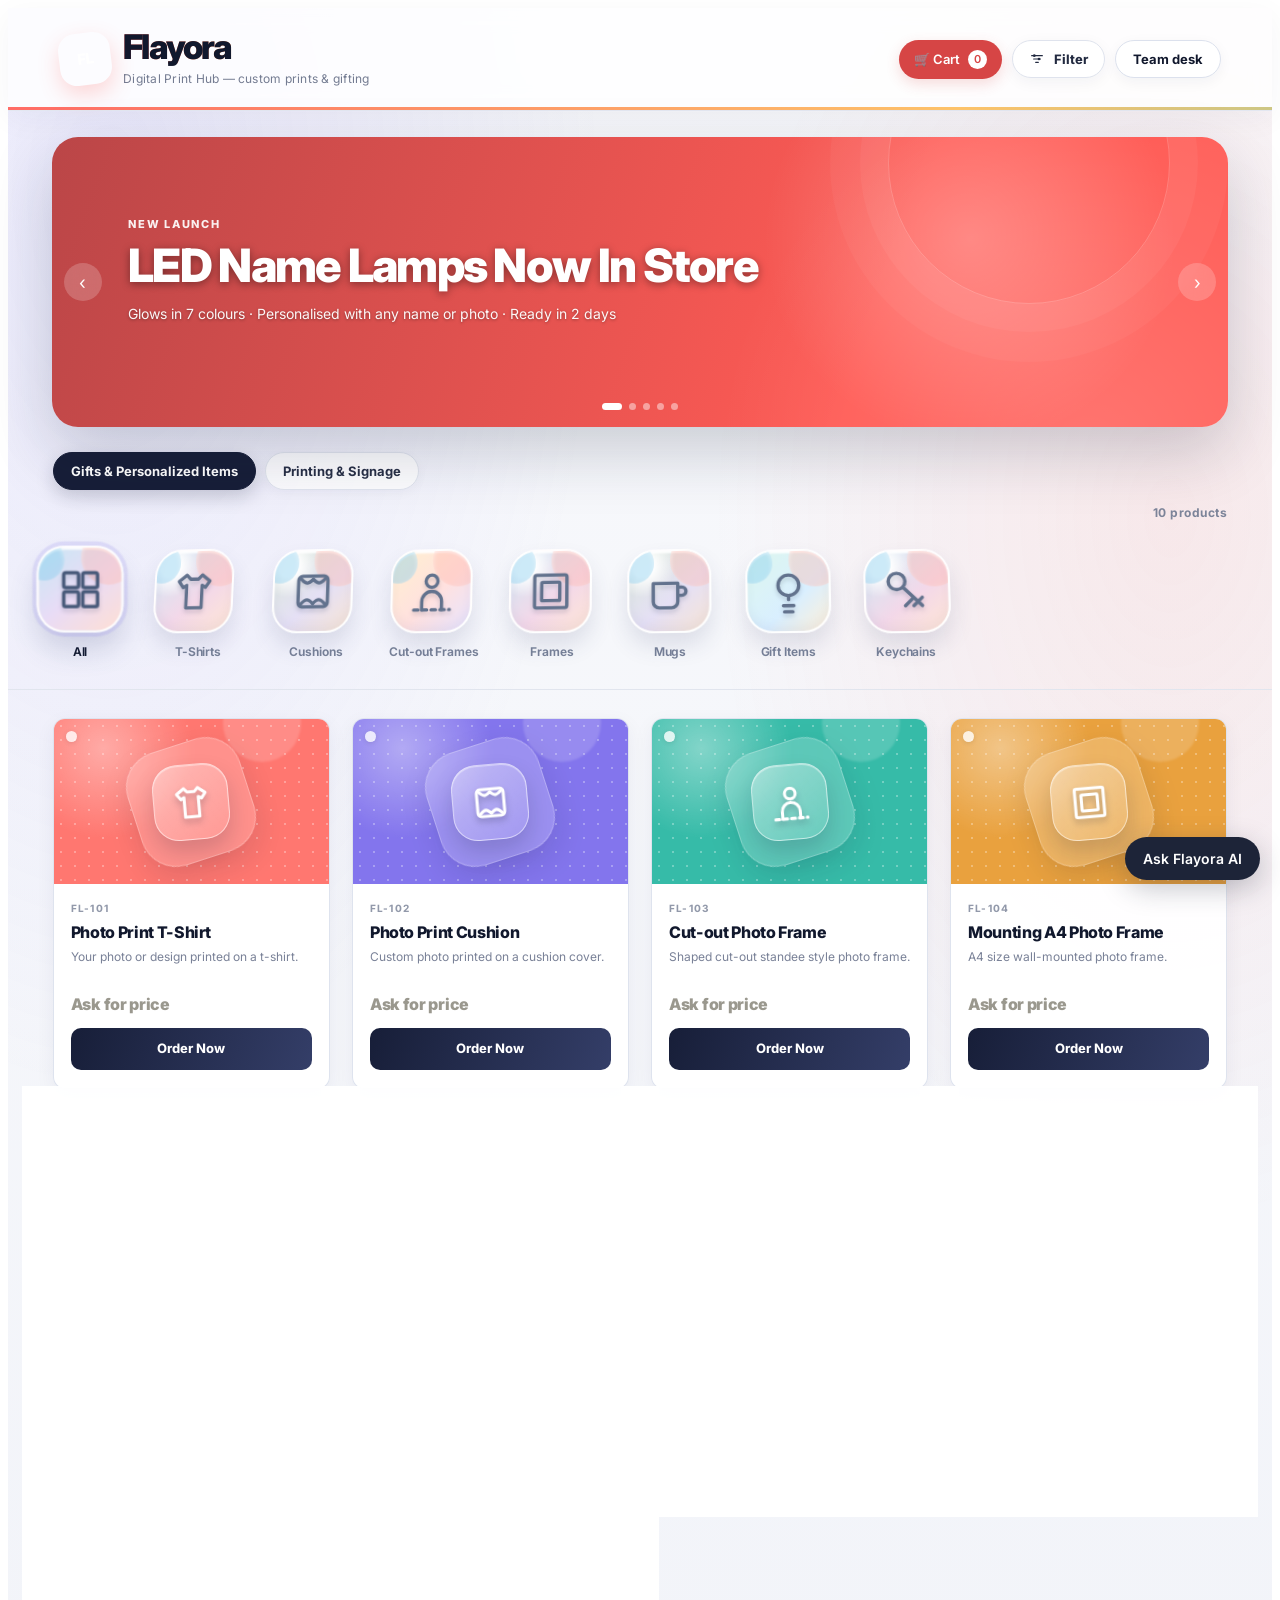
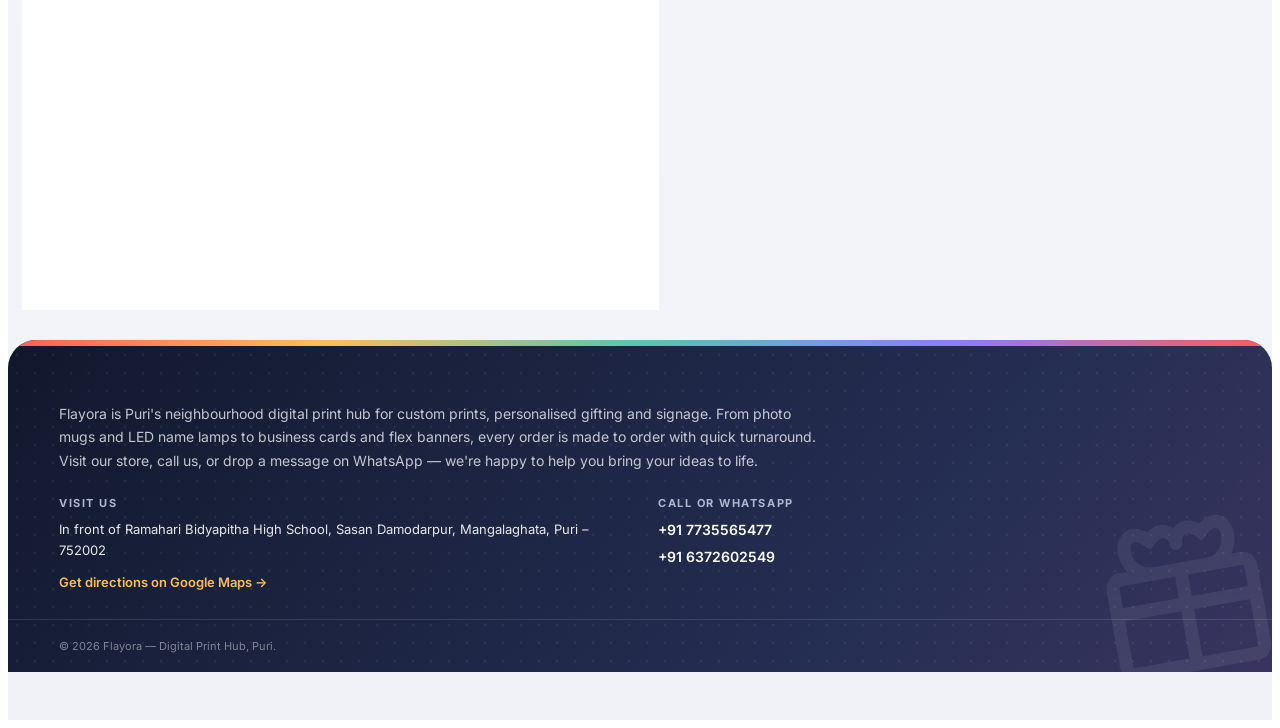
==== commit 8587005f: "Update product gallery without rerendering storefront" ====
--- a/index.html
+++ b/index.html
@@ -2331,29 +2331,47 @@
     };
     const detailClose = document.getElementById("fl-detail-close");
     if (detailClose) detailClose.onclick = () => { state.viewingProduct = null; render(); };
+    const updateDetailGallery = () => {
+      const p = state.products.find(p => p.code === state.viewingProduct);
+      if (!p) return;
+      const images = getProductPhotos(p.code);
+      const gallery = images.length ? images : (p.image ? [p.image] : []);
+      if (!gallery.length) return;
+      const idx = Math.max(0, Math.min(state.detailImageIndex, gallery.length - 1));
+      const image = document.querySelector("#fl-detail-bg .fl-detail-image-wrap img");
+      if (image) {
+        image.src = gallery[idx];
+        image.alt = p.name;
+      }
+      document.querySelectorAll("#fl-detail-bg .fl-detail-thumb").forEach((thumb, i) => {
+        thumb.classList.toggle("active", i === idx);
+        if (i === idx) thumb.setAttribute("aria-current", "true");
+        else thumb.removeAttribute("aria-current");
+      });
+    };
     const detailPrev = document.getElementById("fl-detail-prev");
     if (detailPrev) detailPrev.onclick = (e) => {
       e.stopPropagation();
       const p = state.products.find(p => p.code === state.viewingProduct);
-      const images = (p && (state.imageCache[p.code] || []).filter(Boolean)) || [];
+      const images = p ? getProductPhotos(p.code) : [];
       const n = images.length || 1;
       state.detailImageIndex = (state.detailImageIndex - 1 + n) % n;
-      render();
+      updateDetailGallery();
     };
     const detailNext = document.getElementById("fl-detail-next");
     if (detailNext) detailNext.onclick = (e) => {
       e.stopPropagation();
       const p = state.products.find(p => p.code === state.viewingProduct);
-      const images = (p && (state.imageCache[p.code] || []).filter(Boolean)) || [];
+      const images = p ? getProductPhotos(p.code) : [];
       const n = images.length || 1;
       state.detailImageIndex = (state.detailImageIndex + 1) % n;
-      render();
+      updateDetailGallery();
     };
-    document.querySelectorAll(".fl-detail-thumb").forEach(btn => {
+    document.querySelectorAll("#fl-detail-bg .fl-detail-thumb").forEach(btn => {
       btn.onclick = (e) => {
         e.stopPropagation();
         state.detailImageIndex = parseInt(btn.dataset.thumb, 10);
-        render();
+        updateDetailGallery();
       };
     });
 
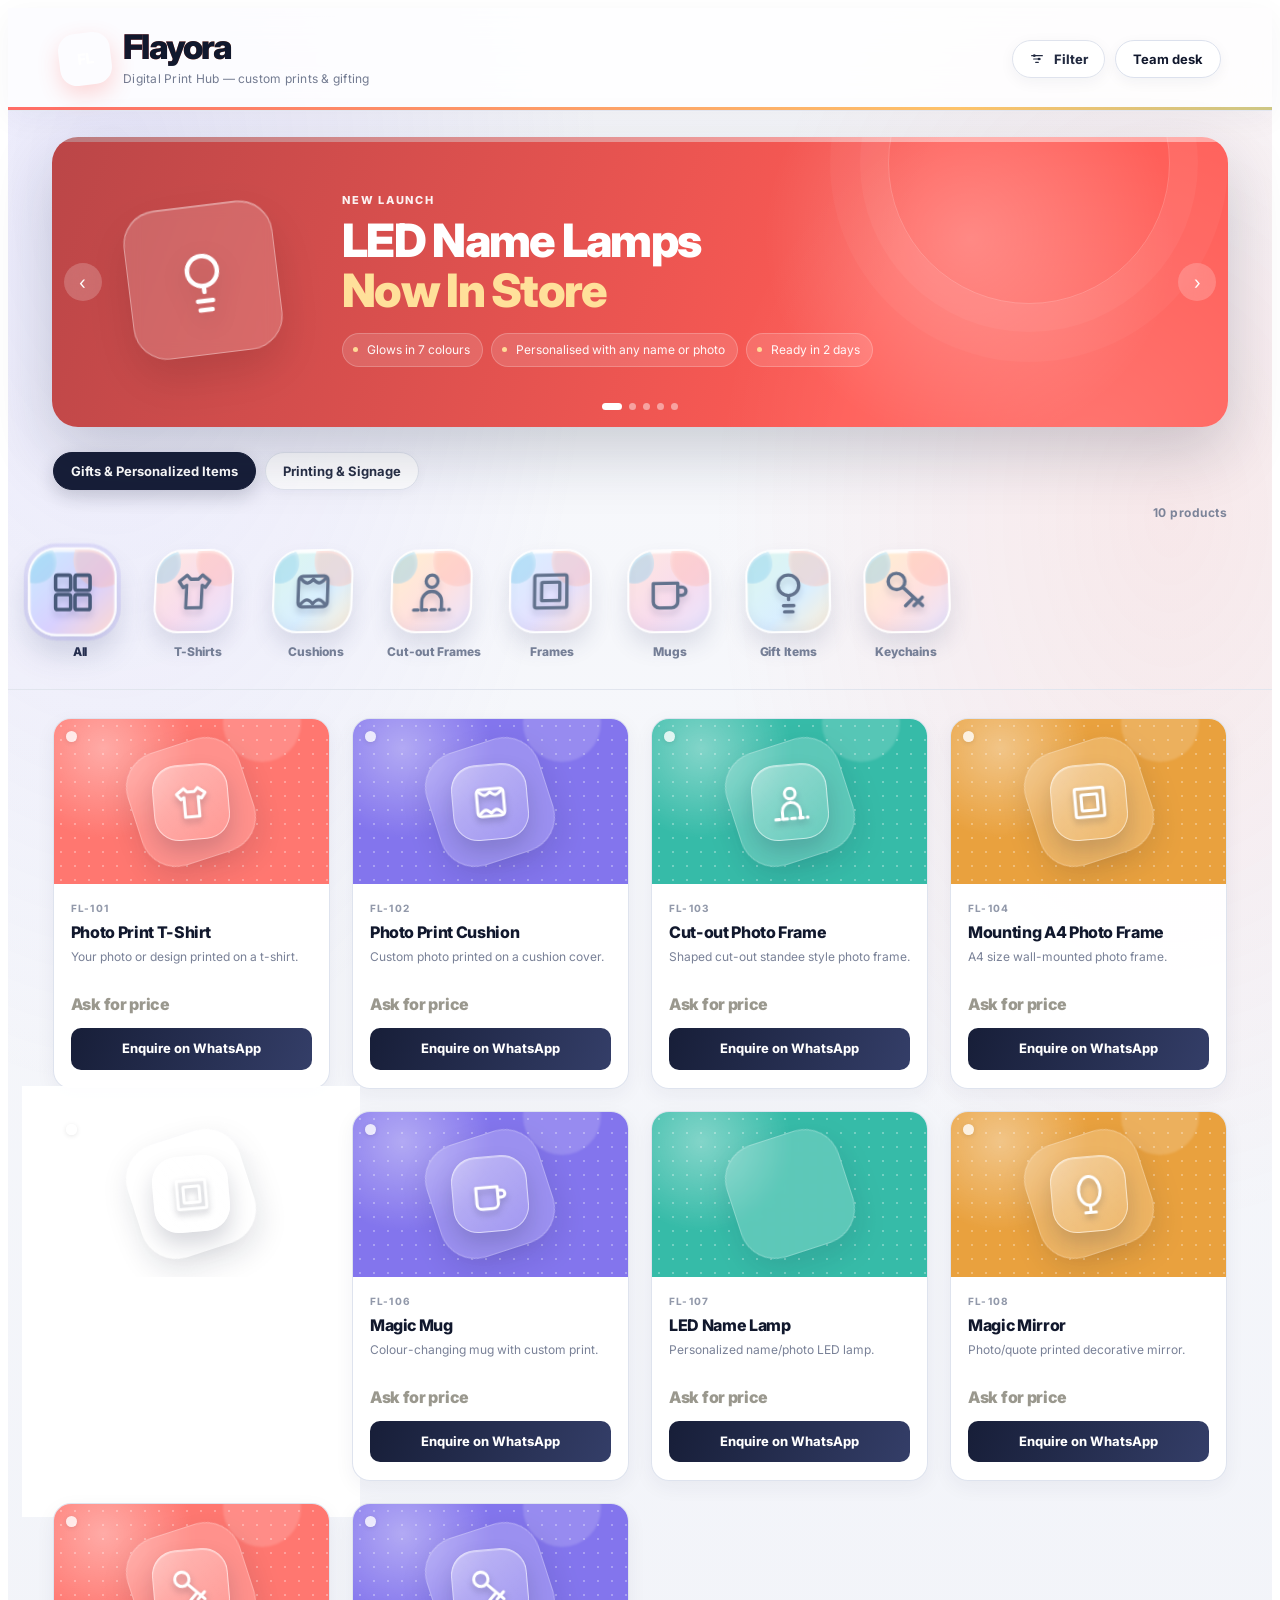
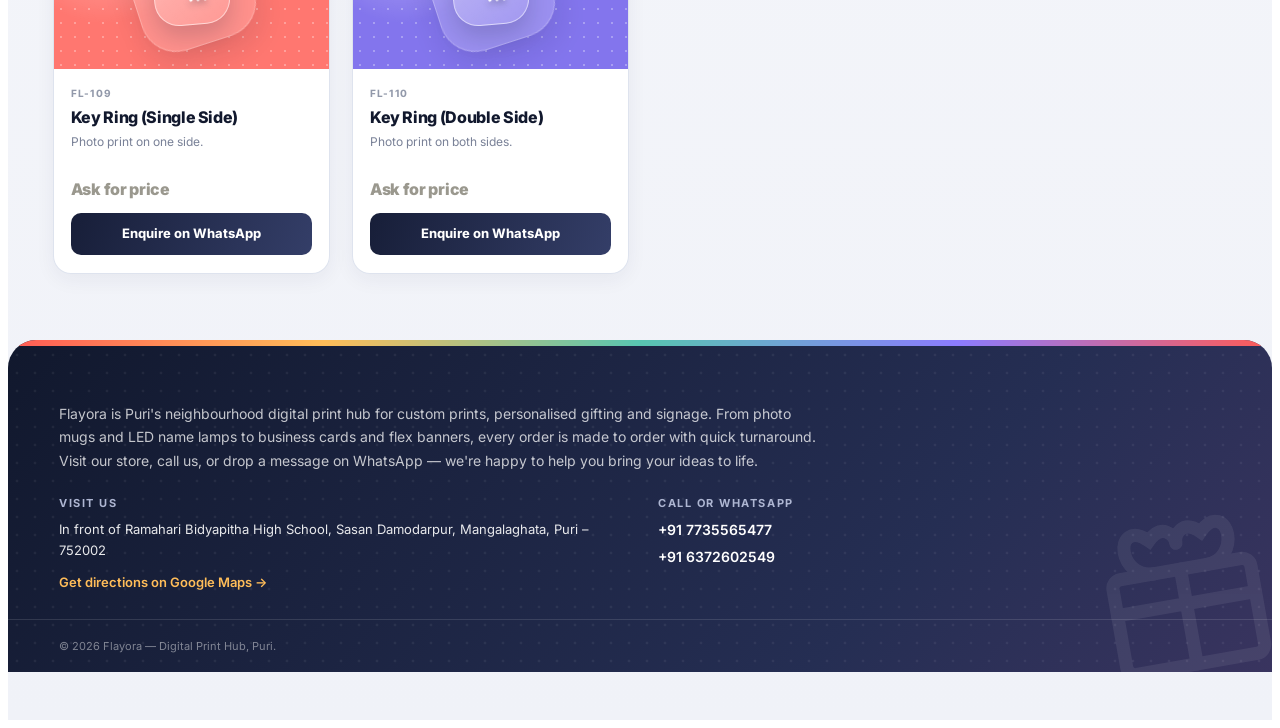
==== commit a6ebba5d: "Support direct product links from Flayora AI" ====
--- a/index.html
+++ b/index.html
@@ -284,40 +284,6 @@
 
   /* Team view */
   .fl-team-wrap { padding: 24px; max-width: 1020px; margin: 0 auto; }
-  .fl-team-nav { display:flex; gap:8px; overflow-x:auto; padding:4px 0 10px; }
-  .fl-team-nav .fl-tab { white-space:nowrap; border-radius:999px; padding:9px 16px; }
-  .fl-overview-head { display:flex; justify-content:space-between; align-items:flex-end; gap:16px; flex-wrap:wrap; margin:8px 0 22px; }
-  .fl-overline { display:block; color:#9a988e; font-size:10px; font-weight:700; letter-spacing:1.5px; }
-  .fl-overview-head h3 { margin:7px 0 4px; font:600 28px "Fraunces",serif; color:var(--ink); }
-  .fl-overview-head p { margin:0; color:#77756d; font-size:13px; }
-  .fl-overview-live { display:inline-flex; align-items:center; gap:7px; padding:7px 11px; border:1px solid #dce7dc; border-radius:999px; color:#527052; background:#f4f8f3; font-size:11px; }
-  .fl-overview-live i { width:7px; height:7px; border-radius:50%; background:#6e9a6e; box-shadow:0 0 0 3px #e2eee1; }
-  .fl-overview-grid { display:grid; grid-template-columns:repeat(3,minmax(0,1fr)); gap:12px; }
-  .fl-overview-card { min-width:0; padding:17px; background:#fff; border:1px solid var(--line); border-radius:10px; box-shadow:0 4px 16px rgba(30,28,22,.025); }
-  .fl-overview-card span { display:block; color:#77756d; font-size:12px; }
-  .fl-overview-card strong { display:block; margin:8px 0 4px; color:var(--ink); font:600 30px "Fraunces",serif; }
-  .fl-overview-card small { color:#9a988e; font-size:11px; }
-  .fl-overview-card.attention { border-color:#e8d6b5; background:#fffaf0; }
-  .fl-overview-card.attention strong { color:#a67518; }
-  .fl-overview-lower { display:grid; grid-template-columns:1fr 1fr; gap:14px; margin-top:15px; }
-  .fl-overview-panel { min-width:0; padding:18px; background:#fff; border:1px solid var(--line); border-radius:10px; }
-  .fl-overview-panel-head { display:flex; align-items:center; justify-content:space-between; gap:10px; margin-bottom:12px; }
-  .fl-overview-panel h4 { margin:5px 0 0; font:600 18px "Fraunces",serif; color:var(--ink); }
-  .fl-overview-action { width:100%; display:flex; align-items:center; gap:12px; padding:12px 2px; text-align:left; border:0; border-top:1px solid #f0eee8; background:transparent; color:var(--ink); cursor:pointer; }
-  .fl-overview-action > span:nth-last-child(1) { margin-left:auto; color:#9a988e; }
-  .fl-overview-action-icon { display:grid; place-items:center; width:34px; height:34px; flex:none; border-radius:9px; background:#f5f1e8; font-size:18px; }
-  .fl-overview-action b,.fl-overview-action small { display:block; }
-  .fl-overview-action b { font-size:12px; }
-  .fl-overview-action small { margin-top:3px; color:#99968d; font-size:10px; }
-  .fl-overview-link { border:0; background:none; color:#8c6a2c; font-size:11px; cursor:pointer; }
-  .fl-overview-activity { display:flex; align-items:flex-start; gap:10px; padding:12px 0; border-top:1px solid #f0eee8; }
-  .fl-activity-dot { width:8px; height:8px; margin-top:4px; flex:none; border-radius:50%; background:#c89b4d; }
-  .fl-overview-activity strong,.fl-overview-activity small { display:block; }
-  .fl-overview-activity strong { font-size:12px; font-weight:600; }
-  .fl-overview-activity small { margin-top:4px; color:#99968d; font-size:10px; }
-  .fl-overview-empty { padding:20px 0; color:#99968d; font-size:12px; }
-  .fl-overview-note { margin:14px 2px; color:#9a988e; font-size:10px; line-height:1.6; }
-  @media(max-width:640px) { .fl-overview-grid { grid-template-columns:repeat(2,minmax(0,1fr)); gap:8px; } .fl-overview-card { padding:13px; } .fl-overview-card strong { font-size:25px; } .fl-overview-lower { grid-template-columns:1fr; } .fl-overview-head h3 { font-size:24px; } }
   .fl-team-bar { display: flex; justify-content: space-between; align-items: center; margin-bottom: 20px; flex-wrap: wrap; gap: 10px; }
   .fl-btn {
     background: var(--ink); color: #fff; border: none; padding: 10px 16px;
@@ -914,277 +880,7 @@
     #flayora-root .fl-category-tabs .fl-tab-badge {transition:none!important}
   }
 
-
-
-  /* Smooth, crisp storefront polish */
-  html { scroll-behavior: smooth; }
-  body, #flayora-root {
-    -webkit-font-smoothing: antialiased;
-    -moz-osx-font-smoothing: grayscale;
-    text-rendering: optimizeLegibility;
-  }
-  #flayora-root * { -webkit-tap-highlight-color: transparent; }
-  #flayora-root button,
-  #flayora-root a,
-  #flayora-root input,
-  #flayora-root select,
-  #flayora-root textarea {
-    touch-action: manipulation;
-  }
-  #flayora-root button,
-  #flayora-root a {
-    transition:
-      color .22s ease,
-      background-color .22s ease,
-      border-color .22s ease,
-      box-shadow .24s ease,
-      transform .24s cubic-bezier(.2,.75,.25,1),
-      opacity .22s ease;
-  }
-  #flayora-root .fl-grid {
-    align-items: stretch;
-    gap: clamp(14px, 2vw, 22px);
-  }
-  #flayora-root .fl-card {
-    border-radius: 12px;
-    transform: translateZ(0);
-    backface-visibility: hidden;
-    transition: transform .28s cubic-bezier(.2,.75,.25,1),
-                box-shadow .28s ease,
-                border-color .22s ease;
-  }
-  #flayora-root .fl-card:active { transform: scale(.985); }
-  #flayora-root .fl-card-top { overflow: hidden; }
-  #flayora-root .fl-photo {
-    display: block;
-    image-rendering: auto;
-    backface-visibility: hidden;
-    transform: translateZ(0);
-    transition: transform .45s cubic-bezier(.2,.75,.25,1);
-  }
-  #flayora-root .fl-tab,
-  #flayora-root .fl-section-btn,
-  #flayora-root .fl-enquire,
-  #flayora-root .fl-filter-trigger {
-    transition: transform .22s cubic-bezier(.2,.75,.25,1),
-                background-color .22s ease,
-                color .22s ease,
-                box-shadow .22s ease,
-                border-color .22s ease;
-  }
-  #flayora-root .fl-category-tabs {
-    scroll-behavior: smooth;
-    -webkit-overflow-scrolling: touch;
-    overscroll-behavior-x: contain;
-  }
-  #flayora-root .fl-hero-track {
-    transition: transform .68s cubic-bezier(.22,.75,.2,1);
-  }
-  #flayora-root img {
-    image-rendering: auto;
-    -webkit-user-drag: none;
-  }
-  #flayora-root .fl-header {
-    -webkit-backdrop-filter: blur(10px);
-    backdrop-filter: blur(10px);
-  }
-  @media (hover:hover) and (pointer:fine) {
-    #flayora-root .fl-card:hover {
-      transform: translateY(-5px) translateZ(0);
-      border-color: rgba(139,124,255,.28);
-      box-shadow: 0 16px 34px rgba(26,35,68,.12);
-    }
-    #flayora-root .fl-card:hover .fl-photo { transform: scale(1.035) translateZ(0); }
-    #flayora-root .fl-enquire:hover,
-    #flayora-root .fl-section-btn:hover,
-    #flayora-root .fl-filter-trigger:hover { transform: translateY(-2px); }
-  }
-  @media (max-width:700px) {
-    #flayora-root .fl-grid { gap: 12px; padding: 18px 14px; }
-    #flayora-root .fl-card { border-radius: 10px; }
-    #flayora-root .fl-header {
-      -webkit-backdrop-filter: none;
-      backdrop-filter: none;
-    }
-  }
-  @media (prefers-reduced-motion:reduce) {
-    html { scroll-behavior: auto; }
-    #flayora-root *,
-    #flayora-root *::before,
-    #flayora-root *::after {
-      scroll-behavior: auto !important;
-      animation-duration: .01ms !important;
-      animation-iteration-count: 1 !important;
-      transition-duration: .01ms !important;
-    }
-  }
-
-
-  /* Follow the visitor's device appearance preference automatically. */
-
-
-  .fl-hero-manager { background:#fff; border:1px solid var(--line); border-radius:10px; padding:18px; margin-bottom:18px; }
-  .fl-hero-edit-card { border:1px solid var(--line); border-radius:8px; padding:14px; margin:12px 0; }
-  .fl-hero-edit-head { display:flex; justify-content:space-between; align-items:center; margin-bottom:10px; }
-  .fl-hero-upload-preview { min-height:110px; margin:8px 0 12px; border-radius:8px; background:linear-gradient(120deg,#25304a,#6e8b6e); background-size:cover; background-position:center; display:grid; place-items:center; color:#fff; font-size:13px; }
-  .fl-hero-edit-card input,.fl-hero-edit-card textarea { width:100%; padding:9px 10px; border:1px solid var(--line); border-radius:5px; margin:4px 0 12px; }
-  .fl-hero-message { max-width:560px; color:rgba(255,255,255,.96); font-size:14px; line-height:1.5; margin:0 0 14px; text-shadow:0 1px 3px rgba(0,0,0,.35); }
-  .fl-hero-cta { display:inline-flex; align-items:center; padding:10px 18px; border-radius:5px; background:#fff; color:#1d2438; font-size:13px; font-weight:700; text-decoration:none; }
-  .fl-hero { touch-action:pan-y; user-select:none; -webkit-user-select:none; }
-  .fl-hero-slide { background-size:cover; background-position:center; }
-  .fl-hero-heading div { text-shadow:0 2px 8px rgba(0,0,0,.4); }
-
-
-  /* Oversized pastel-glass category tiles with a horizontal swipe rail */
-  #flayora-root .fl-category-tabs {
-    display:flex; flex-wrap:nowrap; align-items:flex-start; gap:22px;
-    overflow-x:auto; overflow-y:visible; padding:20px 24px 18px;
-    scroll-snap-type:x mandatory; -webkit-overflow-scrolling:touch;
-  }
-  #flayora-root .fl-category-tabs .fl-tab {
-    flex:0 0 84px; min-width:84px; gap:9px; scroll-snap-align:start;
-  }
-  #flayora-root .fl-category-tabs .fl-tab-badge {
-    width:84px; height:84px; border-radius:25px; border:2px solid rgba(255,255,255,.92);
-    background:
-      radial-gradient(circle at 18% 18%,rgba(255,255,255,.95) 0 12%,transparent 34%),
-      linear-gradient(140deg,#c9e9f7 0%,#e7dafa 48%,#ffe0d8 100%);
-    box-shadow:0 9px 18px rgba(77,83,125,.13),inset 0 2px 5px rgba(255,255,255,.95),inset 0 -5px 10px rgba(117,107,157,.08);
-    transition:transform .28s cubic-bezier(.2,.8,.2,1),box-shadow .28s ease;
-  }
-  #flayora-root .fl-category-tabs .fl-tab:nth-child(3n+2) .fl-tab-badge {
-    background:radial-gradient(circle at 18% 18%,rgba(255,255,255,.95) 0 12%,transparent 34%),linear-gradient(140deg,#cdeaf5,#f3d8e9 58%,#ffe6d5);
-  }
-  #flayora-root .fl-category-tabs .fl-tab:nth-child(3n) .fl-tab-badge {
-    background:radial-gradient(circle at 18% 18%,rgba(255,255,255,.95) 0 12%,transparent 34%),linear-gradient(140deg,#d9e9d8,#e5e0f5 58%,#f8e5d4);
-  }
-  #flayora-root .fl-category-tabs .fl-tab-badge svg {
-    width:46px; height:46px; stroke-width:1.7;
-    filter:drop-shadow(0 3px 2px rgba(39,49,78,.18));
-  }
-  #flayora-root .fl-category-tabs .fl-tab.active .fl-tab-badge {
-    border-color:#fff; background:linear-gradient(140deg,#c8e8f5,#eadcf6 52%,#ffdfd5);
-    box-shadow:0 11px 22px rgba(99,91,158,.22),inset 0 2px 6px rgba(255,255,255,.98);
-    transform:translateY(-3px) scale(1.035);
-  }
-  #flayora-root .fl-category-tabs .fl-tab.active .fl-tab-label { color:var(--ink); }
-  #flayora-root .fl-category-tabs .fl-tab-label { font-size:12px; font-weight:650; white-space:nowrap; }
-  @media(max-width:560px) {
-    #flayora-root .fl-category-tabs { gap:18px; padding-left:20px; padding-right:20px; }
-    #flayora-root .fl-category-tabs .fl-tab { flex-basis:78px; min-width:78px; }
-    #flayora-root .fl-category-tabs .fl-tab-badge { width:78px; height:78px; border-radius:23px; }
-    #flayora-root .fl-category-tabs .fl-tab-badge svg { width:43px; height:43px; }
-  }
-
-  @media (prefers-color-scheme: dark) {
-    #flayora-root {
-      color-scheme: dark;
-      --paper: #151923;
-      --ink: #eef1fa;
-      --charcoal: #d9deea;
-      --line: #343b4b;
-      background:
-        radial-gradient(circle, rgba(220,228,245,0.045) 1.2px, transparent 1.3px) 0 0/22px 22px,
-        radial-gradient(ellipse at top, #202637 0%, #171d2a 48%, #111620 100%);
-      color: var(--charcoal);
-    }
-    #flayora-root .fl-header { background-color: rgba(20,25,36,.82); }
-    #flayora-root .fl-brand p,
-    #flayora-root .fl-tab-label,
-    #flayora-root .fl-desc,
-    #flayora-root .fl-overview-head p,
-    #flayora-root .fl-overview-card span,
-    #flayora-root .fl-overview-action small,
-    #flayora-root .fl-overview-activity small,
-    #flayora-root .fl-modal label,
-    #flayora-root .fl-restock-label { color: #aeb7c9; }
-    #flayora-root .fl-team-link { border-color: #cbd3e3; color: #e8edf8; }
-    #flayora-root .fl-team-link:hover { background: #e8edf8; color: #171d2a; }
-    #flayora-root .fl-section-btn,
-    #flayora-root .fl-tab-badge,
-    #flayora-root .fl-card,
-    #flayora-root .fl-overview-card,
-    #flayora-root .fl-overview-panel,
-    #flayora-root .fl-modal,
-    #flayora-root .fl-detail-modal,
-    #flayora-root .fl-icon-opt {
-      background-color: #202838;
-      color: #e6ebf5;
-      border-color: #3a4559;
-    }
-    #flayora-root .fl-section-btn.active,
-    #flayora-root .fl-tab.active .fl-tab-badge,
-    #flayora-root .fl-btn,
-    #flayora-root .fl-enquire { background: #e8edf8; color: #182033; border-color: #e8edf8; }
-    #flayora-root .fl-section-btn.active { color: #182033; }
-    #flayora-root .fl-tab.active .fl-tab-label,
-    #flayora-root .fl-name,
-    #flayora-root .fl-price,
-    #flayora-root .fl-overview-head h3,
-    #flayora-root .fl-overview-card strong,
-    #flayora-root .fl-overview-panel h4,
-    #flayora-root .fl-overview-action,
-    #flayora-root .fl-table th,
-    #flayora-root .fl-detail-modal h2,
-    #flayora-root .fl-detail-modal h3 { color: #eef1fa; }
-    #flayora-root .fl-stock-toolbar input,
-    #flayora-root .fl-stock-toolbar select,
-    #flayora-root .fl-status-select,
-    #flayora-root .fl-name-input,
-    #flayora-root .fl-modal input,
-    #flayora-root .fl-modal select,
-    #flayora-root .fl-modal textarea,
-    #flayora-root input,
-    #flayora-root select,
-    #flayora-root textarea {
-      background-color: #151c29;
-      color: #eef1fa;
-      border-color: #465168;
-    }
-    #flayora-root input::placeholder,
-    #flayora-root textarea::placeholder { color: #8994a9; }
-    #flayora-root .fl-btn.secondary { background: transparent; color: #e6ebf5; border-color: #59657b; }
-    #flayora-root .fl-overview-card.attention { background: #342d20; border-color: #6d5830; }
-    #flayora-root .fl-overview-action-icon { background: #30394b; }
-    #flayora-root .fl-overview-action,
-    #flayora-root .fl-overview-activity { border-color: #354054; }
-    #flayora-root .fl-overview-live { background: #1e3029; border-color: #355746; color: #a9d2b2; }
-    #flayora-root .fl-bulk-bar { background: #382f1e; border-color: #6c5832; color: #f1d69c; }
-    #flayora-root .fl-bulk-bar button { background: #242b38; }
-    #flayora-root .fl-icon-opt.selected { background: #442b31; }
-    #flayora-root .fl-hole { background: #202838; border-color: #7c879a; }
-    #flayora-root .fl-modal-bg { background: rgba(0,0,0,.72); }
-    #flayora-root .fl-empty { color: #aeb7c9; }
-    #flayora-root .fl-table td { border-color: #343b4b; }
-    #flayora-root .fl-enquire.disabled { background: #394254; color: #aeb7c9; }
-  }
-
-  /* Theme-aware surfaces for rules introduced after the original theme block. */
-  @media (prefers-color-scheme: dark) {
-    #flayora-root .fl-category-tabs .fl-tab-badge {
-      background: linear-gradient(145deg,#29334a,#303047 55%,#3b303c);
-      border-color:#59627a;
-      box-shadow:0 8px 18px rgba(0,0,0,.28),inset 0 1px 0 rgba(255,255,255,.08);
-      color:#e6ebf5;
-    }
-    #flayora-root .fl-category-tabs .fl-tab-badge svg {stroke:#e6ebf5}
-    #flayora-root .fl-category-tabs .fl-tab-label,
-    #flayora-root .fl-category-tabs .fl-tab.active .fl-tab-label {color:#d8deeb}
-    #flayora-root .fl-category-tabs .fl-tab.active .fl-tab-badge {
-      background:linear-gradient(145deg,#3b4564,#4a416d);
-      border-color:#8993b4;
-    }
-    #flayora-root .fl-filter-drawer {background:linear-gradient(160deg,#202838,#171e2c);color:#e6ebf5}
-    #flayora-root .fl-filter-head,
-    #flayora-root .fl-filter-foot {border-color:#3a4559;background:#202838}
-    #flayora-root .fl-filter-group {border-color:#3a4559}
-    #flayora-root .fl-filter-control,
-    #flayora-root .fl-filter-close,
-    #flayora-root .fl-filter-reset {background:#151c29;color:#eef1fa;border-color:#465168}
-  }
-
 </style>
-  <link rel="stylesheet" href="/ai/ai-widget.css">
 </head>
 <body>
 <div id="flayora-root"></div>
@@ -1295,8 +991,8 @@
   let state = {
     products: [], view: "shop", activeSection: "", activeCategory: "All",
     teamUnlocked: false, showProductModal: false, editingCode: null, pinError: "", productModalError: "",
-    analytics: { visits: 0, enquiries: [] }, teamTab: "overview", pendingIcon: "gift",
-    imageCache: {}, heroSlides: [], stockSearch: "", stockStatusFilter: "all", selectedCodes: [],
+    analytics: { visits: 0, enquiries: [] }, teamTab: "stock", pendingIcon: "gift",
+    imageCache: {}, stockSearch: "", stockStatusFilter: "all", selectedCodes: [],
     shopFilters: { budget: "any", minPrice: "", maxPrice: "", availability: false, newArrivals: false, sort: "default", color: "any", occasion: "any", personalized: false, bulk: false },
     shopFilterDraft: null, showFilterDrawer: false,
     lastSyncedAt: null, duplicateSource: null, viewingProduct: null, detailImageIndex: 0
@@ -1388,20 +1084,10 @@
             idx = parseInt(rest.slice(lastColon + 1), 10);
           }
           if (!state.imageCache[code]) state.imageCache[code] = [];
-          let imageValue = r.value;
-          try { const decoded = JSON.parse(imageValue); if (typeof decoded === "string" && decoded.startsWith("data:image/")) imageValue = decoded; } catch (e) {}
-          state.imageCache[code][idx] = imageValue;
+          state.imageCache[code][idx] = r.value;
         } catch (e) {}
       }));
-      // Preserve uploaded photo slot order: slot 0 is the main image, followed by slots 1 and 2.
     } catch (e) { /* no images yet */ }
-  }
-
-  // Uploaded product photos are JPG/PNG. Older slot-0 records may contain a generated SVG placeholder; never promote those over real photos.
-  function getProductPhotos(code) {
-    return (state.imageCache[code] || []).filter(src =>
-      typeof src === "string" && src.trim() && !src.trim().toLowerCase().startsWith("data:image/svg+xml")
-    );
   }
 
   async function saveImage(code, index, dataUrl) {
@@ -1432,37 +1118,24 @@
       state.products = SAMPLE_PRODUCTS;
       state.cloudReadError = String(e && (e.message || e) || "Local storage is unavailable");
     }
-
-    // Render the storefront as soon as the catalogue is available. Do not make visitors
-    // wait for dozens of individual image reads or analytics writes before seeing the page.
     state.activeSection = state.products[0] ? state.products[0].section : "";
-    state.heroSlides = HERO_SLIDES.map(x => JSON.parse(JSON.stringify(x)));
+    // Allow Flayora AI product cards to open a specific storefront product.
+    const requestedProduct = new URLSearchParams(window.location.search).get("product");
+    if (requestedProduct) {
+      const matchedProduct = state.products.find(p => p.code === requestedProduct);
+      if (matchedProduct) {
+        state.viewingProduct = matchedProduct.code;
+        state.detailImageIndex = 0;
+        state.activeSection = matchedProduct.section || state.activeSection;
+      }
+    }
+    await loadImages();
+    await loadAnalytics();
+    state.analytics.visits += 1;
+    await saveAnalytics();
+    state.lastSyncedAt = new Date();
     render();
     startStockSync();
-
-    // Load optional media and analytics after first paint, then refresh the view once media arrives.
-    Promise.all([
-      (async () => {
-        try {
-          const heroRes = await window.storage.get("flayora-hero-slides", true);
-          state.heroSlides = heroRes && heroRes.value ? JSON.parse(heroRes.value) : HERO_SLIDES.map(x => JSON.parse(JSON.stringify(x)));
-          await Promise.all(state.heroSlides.map(async (slide, i) => {
-            try { const img = await window.storage.get(`flayora-hero-image:${i}`, true); if (img && img.value) slide.imageUrl = img.value; } catch (e) {}
-          }));
-        } catch (e) { state.heroSlides = HERO_SLIDES.map(x => JSON.parse(JSON.stringify(x))); }
-      })(),
-      loadImages()
-    ]).then(() => {
-      state.lastSyncedAt = new Date();
-      render();
-    }).catch(e => console.warn("Optional storefront media could not be fully loaded:", e));
-
-    (async () => {
-      try {
-        await loadAnalytics();
-        await logAnalyticsEvent("page_view");
-      } catch (e) { console.warn("Analytics could not be updated:", e); }
-    })();
   }
 
   async function pollCatalog(force) {
@@ -1516,45 +1189,28 @@
 
   async function loadAnalytics() {
     try {
-      const response = await fetch("/api/analytics", { headers: { Accept: "application/json" } });
-      if (!response.ok) throw new Error("Analytics endpoint returned " + response.status);
-      const data = await response.json();
-      state.analytics = { visits: Number(data.visits || 0), enquiries: Array.isArray(data.enquiries) ? data.enquiries.slice(0, 200) : [] };
-    } catch (e) {
-      console.warn("Analytics read failed:", e);
-      state.analytics = { visits: 0, enquiries: [] };
-    }
-  }
-
-  async function logAnalyticsEvent(type, product) {
+      const res = await window.storage.get(ANALYTICS_KEY, true);
+      state.analytics = res && res.value ? JSON.parse(res.value) : { visits: 0, enquiries: [] };
+    } catch (e) { state.analytics = { visits: 0, enquiries: [] }; }
+  }
+
+  async function saveAnalytics() {
+    // Anonymous visitors must not be allowed to write arbitrary records into the shared key/value table.
+    // Local preview analytics are stored in this browser only.
+    if (!state.teamUnlocked) return false;
     try {
-      const payload = { type };
-      if (product) {
-        payload.code = String(product.code || "").slice(0, 40);
-        payload.name = String(product.name || "").slice(0, 100);
-      }
-      const response = await fetch("/api/analytics", {
-        method: "POST",
-        headers: { "Content-Type": "application/json", Accept: "application/json" },
-        body: JSON.stringify(payload),
-        keepalive: true
-      });
-      if (!response.ok) throw new Error("Analytics event rejected (" + response.status + ")");
+      await window.storage.set(ANALYTICS_KEY, JSON.stringify(state.analytics), true);
       return true;
     } catch (e) {
-      console.warn("Analytics event could not be recorded:", e);
+      console.error("Analytics save failed", e);
       return false;
     }
   }
 
-  async function saveAnalytics() {
-    // Analytics are written by the server endpoint, never by anonymous browser clients to the catalogue store.
-    return false;
-  }
-
   async function logEnquiry(code, name) {
-    await logAnalyticsEvent("enquiry", { code, name });
-    await loadAnalytics();
+    state.analytics.enquiries.unshift({ code, name, time: new Date().toLocaleString() });
+    state.analytics.enquiries = state.analytics.enquiries.slice(0, 200);
+    await saveAnalytics();
   }
 
   function accentFor(category) {
@@ -1596,8 +1252,7 @@
   }
 
   function goToHeroSlide(i) {
-    const slideCount = (state.heroSlides.length || HERO_SLIDES.length);
-    heroIndex = (i + slideCount) % slideCount;
+    heroIndex = (i + HERO_SLIDES.length) % HERO_SLIDES.length;
     const track = document.getElementById("fl-hero-track");
     if (track) track.style.transform = `translateX(-${heroIndex * 100}%)`;
     document.querySelectorAll(".fl-hero-dot").forEach((d, idx) => d.classList.toggle("active", idx === heroIndex));
@@ -1677,7 +1332,7 @@
       const locked = p.stockType === "single" && p.status !== "available";
       const ribbon = locked ? `<div class="fl-ribbon" style="background:${p.status === "sold" ? "var(--ink)" : "var(--mustard)"}">${p.status === "sold" ? "Sold" : "Booked"}</div>` : "";
       const priceHtml = p.price ? `<div class="fl-price">₹${p.price}</div>` : `<div class="fl-price tbd">Ask for price</div>`;
-      const galleryPhotos = getProductPhotos(p.code);
+      const galleryPhotos = (state.imageCache[p.code] || []).filter(Boolean);
       const photo = galleryPhotos[0] || p.image;
       const newTag = isNewArrival(p) ? `<span class="fl-new-tag">New arrival</span>` : "";
       return `
@@ -1762,14 +1417,19 @@
       </div>
       <div class="fl-hero" id="fl-hero">
         <div class="fl-hero-track" id="fl-hero-track" style="transform:translateX(-${heroIndex * 100}%)">
-          ${(state.heroSlides.length ? state.heroSlides : HERO_SLIDES).map(s => `
-            <div class="fl-hero-slide" style="${s.imageUrl ? `background-image:linear-gradient(90deg,rgba(10,14,25,.78),rgba(10,14,25,.16)),url('${escapeHtml(s.imageUrl)}');background-size:cover;background-position:center` : `background:${s.bg || 'linear-gradient(120deg,#25304a,#6e8b6e)'}`}">
+          ${HERO_SLIDES.map(s => `
+            <div class="fl-hero-slide" style="background:${s.bg}">
+              <div class="fl-hero-topbar"></div>
               <div class="fl-hero-content">
+                <div class="fl-hero-visual">${ICONS[s.icon] || ICONS.gift}</div>
                 <div class="fl-hero-text">
-                  ${s.eyebrow ? `<div class="fl-hero-eyebrow">${escapeHtml(s.eyebrow)}</div>` : ""}
-                  <div class="fl-hero-heading"><div>${escapeHtml((s.headingLines||[]).map(l=>l.text).filter(Boolean).join(" ") || s.headline || "")}</div></div>
-                  ${s.message || (s.bullets||[]).length ? `<p class="fl-hero-message">${escapeHtml(s.message || (s.bullets||[]).join(" · "))}</p>` : ""}
-                  ${s.buttonText ? `<a class="fl-hero-cta" href="${escapeHtml(s.buttonUrl || '#')}" ${((s.buttonUrl||"").startsWith("https://") || (s.buttonUrl||"").startsWith("http://")) ? 'target="_blank" rel="noopener"' : ""}>${escapeHtml(s.buttonText)}</a>` : ""}
+                  <div class="fl-hero-eyebrow">${escapeHtml(s.eyebrow)}</div>
+                  <div class="fl-hero-heading">
+                    ${s.headingLines.map(l => `<div class="${l.accent ? "accent" : ""}">${escapeHtml(l.text)}</div>`).join("")}
+                  </div>
+                  <ul class="fl-hero-bullets">
+                    ${s.bullets.map(b => `<li>${escapeHtml(b)}</li>`).join("")}
+                  </ul>
                 </div>
               </div>
             </div>`).join("")}
@@ -1777,10 +1437,9 @@
         <button class="fl-hero-arrow prev" id="fl-hero-prev" aria-label="Previous">‹</button>
         <button class="fl-hero-arrow next" id="fl-hero-next" aria-label="Next">›</button>
         <div class="fl-hero-dots">
-          ${(state.heroSlides.length ? state.heroSlides : HERO_SLIDES).map((_, i) => `<button class="fl-hero-dot ${i === heroIndex ? "active" : ""}" data-slide="${i}"></button>`).join("")}
+          ${HERO_SLIDES.map((_, i) => `<button class="fl-hero-dot ${i === heroIndex ? "active" : ""}" data-slide="${i}"></button>`).join("")}
         </div>
       </div>
-
       <div class="fl-sections">${sectionTabs}</div>
       <div class="fl-shop-tools fl-results-toolbar">
         <span class="fl-results-count">${visible.length} ${visible.length === 1 ? "product" : "products"}</span>
@@ -1822,7 +1481,7 @@
   function renderProductDetail() {
     const p = state.products.find(p => p.code === state.viewingProduct);
     if (!p) return "";
-    const gallery = getProductPhotos(p.code);
+    const gallery = (state.imageCache[p.code] || []).filter(Boolean);
     const images = gallery.length ? gallery : (p.image ? [p.image] : []);
     const idx = images.length ? Math.min(state.detailImageIndex, images.length - 1) : 0;
     const locked = p.stockType === "single" && p.status !== "available";
@@ -1976,86 +1635,16 @@
             ${state.teamTab === "stock" ? `<button class="fl-btn" id="fl-add-product">+ Add product</button>` : ""}
           </div>
         </div>
-        <div class="fl-tabs fl-team-nav" style="margin-bottom:18px;">
-          <button class="fl-tab ${state.teamTab === "overview" ? "active" : ""}" data-teamtab="overview">Overview</button>
-          <button class="fl-tab ${state.teamTab === "stock" ? "active" : ""}" data-teamtab="stock">Inventory</button>
-          <button class="fl-tab ${state.teamTab === "log" ? "active" : ""}" data-teamtab="log">Enquiries</button>
-          <button class="fl-tab ${state.teamTab === "banners" ? "active" : ""}" data-teamtab="banners">Hero banners</button>
+        <div class="fl-tabs" style="margin-bottom:18px;">
+          <button class="fl-tab ${state.teamTab === "stock" ? "active" : ""}" data-teamtab="stock">Stock</button>
+          <button class="fl-tab ${state.teamTab === "log" ? "active" : ""}" data-teamtab="log">Enquiry log</button>
         </div>
-        ${state.teamTab === "overview" ? renderTeamOverview() : state.teamTab === "stock" ? stockPanel : state.teamTab === "banners" ? renderHeroManager() : logPanel}
+        ${state.teamTab === "stock" ? stockPanel : logPanel}
       </div>
       ${modal}
     `;
   }
 
-  function renderHeroManager() {
-    const slides = state.heroSlides.length ? state.heroSlides : HERO_SLIDES.map(x => JSON.parse(JSON.stringify(x)));
-    return `
-      <section class="fl-hero-manager">
-        <h3 style="font-size:20px;margin-bottom:6px;">Storefront hero banners</h3>
-        <p style="color:#777;font-size:13px;margin-bottom:16px;">Upload a promotional image and add a short headline, message and optional action button. Images are displayed as full banner backgrounds.</p>
-        ${slides.map((slide,i)=>`
-          <article class="fl-hero-edit-card">
-            <div class="fl-hero-edit-head"><b>Banner ${i+1}</b><button class="fl-btn secondary" data-hero-remove="${i}" type="button">Remove</button></div>
-            <div class="fl-hero-upload-preview" ${slide.imageDataUrl || slide.imageUrl ? `style="background-image:url('${escapeHtml(slide.imageDataUrl || slide.imageUrl)}')"` : ""}>
-              ${!(slide.imageDataUrl || slide.imageUrl) ? '<span>Banner image preview</span>' : ""}
-            </div>
-            <label>Upload banner image (JPG or PNG)</label>
-            <input type="file" accept="image/jpeg,image/png" data-hero-image="${i}"/>
-            <label>Top header / small label</label>
-            <input data-hero-field="eyebrow" data-hero-index="${i}" value="${escapeHtml(slide.eyebrow||"")}" placeholder="e.g. FESTIVE SPECIAL"/>
-            <label>Main headline</label>
-            <input data-hero-field="headline" data-hero-index="${i}" value="${escapeHtml((slide.headingLines||[]).map(x=>x.text).filter(Boolean).join(" "))}" placeholder="e.g. Make every moment memorable"/>
-            <label>Message / supporting text</label>
-            <textarea rows="3" data-hero-field="message" data-hero-index="${i}" placeholder="Add a short offer, product description or announcement">${escapeHtml(slide.message || (slide.bullets||[]).join(" · "))}</textarea>
-            <div class="fl-form-grid">
-              <div><label>Button text (optional)</label><input data-hero-field="buttonText" data-hero-index="${i}" value="${escapeHtml(slide.buttonText||"")}" placeholder="Shop now"/></div>
-              <div><label>Button link (optional)</label><input data-hero-field="buttonUrl" data-hero-index="${i}" value="${escapeHtml(slide.buttonUrl||"")}" placeholder="https://..."/></div>
-            </div>
-          </article>`).join("")}
-        <div style="display:flex;gap:10px;flex-wrap:wrap;margin-top:14px;">
-          <button class="fl-btn secondary" id="fl-hero-add" type="button">+ Add banner</button>
-          <button class="fl-btn" id="fl-hero-save" type="button">Save banners</button>
-          <button class="fl-btn secondary" id="fl-hero-reset" type="button">Restore defaults</button>
-        </div>
-        <p style="font-size:11px;color:#888;margin-top:12px;">Recommended image: landscape 16:5. Keep text concise so it stays readable on phones.</p>
-      </section>`;
-  }
-
-  function renderTeamOverview() {
-    const total = state.products.length;
-    const single = state.products.filter(p => p.stockType === "single");
-    const available = single.filter(p => p.status === "available").length;
-    const booked = single.filter(p => p.status === "reserved").length;
-    const sold = single.filter(p => p.status === "sold").length;
-    const restock = single.filter(p => p.needsRestock).length;
-    const enquiries = state.analytics.enquiries.length;
-    const recentRows = state.analytics.enquiries.slice(0, 5).map(e => `
-      <div class="fl-overview-activity"><span class="fl-activity-dot"></span>
-        <div><strong>${escapeHtml(e.name || "Product enquiry")}</strong><small>${escapeHtml(e.code || "—")} · ${escapeHtml(e.time || "Recent")}</small></div>
-      </div>`).join("");
-    return `
-      <section class="fl-overview-head"><div><span class="fl-overline">WORKSPACE / OVERVIEW</span><h3>Good to see you.</h3><p>Your Flayora operations at a glance.</p></div><span class="fl-overview-live"><i></i> Catalogue connected</span></section>
-      <section class="fl-overview-grid">
-        <article class="fl-overview-card"><span>Catalogue items</span><strong>${total}</strong><small>Products listed on storefront</small></article>
-        <article class="fl-overview-card"><span>Available stock</span><strong>${available}</strong><small>Ready to reserve or sell</small></article>
-        <article class="fl-overview-card"><span>Booked items</span><strong>${booked}</strong><small>Currently reserved</small></article>
-        <article class="fl-overview-card"><span>Sold items</span><strong>${sold}</strong><small>Single-stock items marked sold</small></article>
-        <article class="fl-overview-card"><span>Customer enquiries</span><strong>${enquiries}</strong><small>Recorded enquiry activity</small></article>
-        <article class="fl-overview-card ${restock ? "attention" : ""}"><span>Restock alerts</span><strong>${restock}</strong><small>${restock ? "Items need replenishment" : "No restock flags right now"}</small></article>
-      </section>
-      <section class="fl-overview-lower">
-        <article class="fl-overview-panel"><div class="fl-overview-panel-head"><div><span class="fl-overline">QUICK ACCESS</span><h4>Workspace tools</h4></div></div>
-          <button class="fl-overview-action" data-overview-go="stock"><span class="fl-overview-action-icon">▦</span><span><b>Manage inventory</b><small>Update products and availability</small></span><span>→</span></button>
-          <button class="fl-overview-action" data-overview-go="log"><span class="fl-overview-action-icon">↗</span><span><b>View enquiries</b><small>Review customer interest</small></span><span>→</span></button>
-          <button class="fl-overview-action" id="fl-overview-add"><span class="fl-overview-action-icon">＋</span><span><b>Add a product</b><small>Publish a catalogue item</small></span><span>→</span></button>
-        </article>
-        <article class="fl-overview-panel"><div class="fl-overview-panel-head"><div><span class="fl-overline">LATEST SIGNALS</span><h4>Recent enquiries</h4></div><button class="fl-overview-link" data-overview-go="log">View all →</button></div>
-          ${recentRows || '<div class="fl-overview-empty">No enquiry activity recorded yet.</div>'}
-        </article>
-      </section>
-      <p class="fl-overview-note">This dashboard reflects the catalogue and enquiry data currently available. Order, production and finance metrics will appear when those modules are connected.</p>`;
-  }
   function renderEnquiryLog() {
     const counts = {};
     state.analytics.enquiries.forEach(e => { counts[e.code] = (counts[e.code] || 0) + 1; });
@@ -2174,25 +1763,10 @@
       const prev = document.getElementById("fl-hero-prev");
       const next = document.getElementById("fl-hero-next");
       if (prev) prev.onclick = () => goToHeroSlide(heroIndex - 1);
-      if (next) next.onclick = () => { goToHeroSlide(heroIndex + 1); startHeroAutoplay(); };
+      if (next) next.onclick = () => goToHeroSlide(heroIndex + 1);
       document.querySelectorAll(".fl-hero-dot").forEach(d => {
-        d.onclick = () => { goToHeroSlide(parseInt(d.dataset.slide, 10)); startHeroAutoplay(); };
+        d.onclick = () => goToHeroSlide(parseInt(d.dataset.slide, 10));
       });
-      let pointerStartX = null, pointerStartY = null;
-      heroEl.onpointerdown = (event) => {
-        if (event.target.closest("button,a")) return;
-        pointerStartX = event.clientX; pointerStartY = event.clientY;
-      };
-      heroEl.onpointerup = (event) => {
-        if (pointerStartX === null) return;
-        const dx=event.clientX-pointerStartX, dy=event.clientY-pointerStartY;
-        pointerStartX=null; pointerStartY=null;
-        if (Math.abs(dx)>42 && Math.abs(dx)>Math.abs(dy)*1.25) {
-          goToHeroSlide(heroIndex + (dx<0 ? 1 : -1));
-          startHeroAutoplay();
-        }
-      };
-      heroEl.onpointercancel = () => { pointerStartX=null; pointerStartY=null; };
       startHeroAutoplay();
     } else {
       clearInterval(heroTimer);
@@ -2201,45 +1775,6 @@
     const openTeam = document.getElementById("fl-open-team");
     if (openTeam) openTeam.onclick = () => { state.view = "team"; render(); };
 
-    document.querySelectorAll("[data-hero-field]").forEach(el => {
-      el.onchange = () => {
-        const idx = Number(el.dataset.heroIndex), field = el.dataset.heroField;
-        const slide = state.heroSlides[idx]; if (!slide) return;
-        if (field === "headline") slide.headingLines = [{text:el.value,accent:false}];
-        else slide[field] = el.value;
-      };
-    });
-    document.querySelectorAll("[data-hero-image]").forEach(input => {
-      input.onchange = async () => {
-        const file = input.files && input.files[0]; if (!file) return;
-        if (!["image/jpeg","image/png"].includes(file.type)) { alert("Please choose a JPG or PNG image."); return; }
-        try { state.heroSlides[Number(input.dataset.heroImage)].imageDataUrl = await compressImage(file); render(); }
-        catch(e) { alert("Image could not be processed. Please try another image."); }
-      };
-    });
-    const heroAdd = document.getElementById("fl-hero-add");
-    if (heroAdd) heroAdd.onclick = () => { state.heroSlides.push({eyebrow:"NEW OFFER",headingLines:[{text:"Your headline",accent:false}],message:"Add your promotional message here.",buttonText:"",buttonUrl:"",bg:"linear-gradient(120deg,#25304a,#6e8b6e)"}); render(); };
-    document.querySelectorAll("[data-hero-remove]").forEach(btn => btn.onclick = () => { state.heroSlides.splice(Number(btn.dataset.heroRemove),1); render(); });
-    const heroSave = document.getElementById("fl-hero-save");
-    if (heroSave) heroSave.onclick = async () => {
-      try {
-        for (let i=0;i<state.heroSlides.length;i++) {
-          const slide=state.heroSlides[i];
-          if (slide.imageDataUrl) {
-            await window.storage.set(`flayora-hero-image:${i}`,slide.imageDataUrl,true);
-            slide.imageUrl=slide.imageDataUrl;
-            delete slide.imageDataUrl;
-          } else if (!slide.imageUrl) {
-            await window.storage.delete(`flayora-hero-image:${i}`,true).catch(()=>{});
-          }
-        }
-        const slidesToSave=state.heroSlides.map(({imageUrl,imageDataUrl,...slide})=>slide);
-        await window.storage.set("flayora-hero-slides",JSON.stringify(slidesToSave),true);
-        heroIndex=0; alert("Hero banners saved."); render();
-      } catch(e) { alert("Could not save the hero banners. Please try again."); }
-    };
-    const heroReset = document.getElementById("fl-hero-reset");
-    if (heroReset) heroReset.onclick = () => { if(confirm("Restore the original five banners?")) { state.heroSlides=HERO_SLIDES.map(x=>JSON.parse(JSON.stringify(x))); render(); } };
     document.querySelectorAll("[data-section]").forEach(btn => {
       btn.onclick = () => { state.activeSection = btn.dataset.section; state.activeCategory = "All"; render(); };
     });
@@ -2331,47 +1866,29 @@
     };
     const detailClose = document.getElementById("fl-detail-close");
     if (detailClose) detailClose.onclick = () => { state.viewingProduct = null; render(); };
-    const updateDetailGallery = () => {
-      const p = state.products.find(p => p.code === state.viewingProduct);
-      if (!p) return;
-      const images = getProductPhotos(p.code);
-      const gallery = images.length ? images : (p.image ? [p.image] : []);
-      if (!gallery.length) return;
-      const idx = Math.max(0, Math.min(state.detailImageIndex, gallery.length - 1));
-      const image = document.querySelector("#fl-detail-bg .fl-detail-image-wrap img");
-      if (image) {
-        image.src = gallery[idx];
-        image.alt = p.name;
-      }
-      document.querySelectorAll("#fl-detail-bg .fl-detail-thumb").forEach((thumb, i) => {
-        thumb.classList.toggle("active", i === idx);
-        if (i === idx) thumb.setAttribute("aria-current", "true");
-        else thumb.removeAttribute("aria-current");
-      });
-    };
     const detailPrev = document.getElementById("fl-detail-prev");
     if (detailPrev) detailPrev.onclick = (e) => {
       e.stopPropagation();
       const p = state.products.find(p => p.code === state.viewingProduct);
-      const images = p ? getProductPhotos(p.code) : [];
+      const images = (p && (state.imageCache[p.code] || []).filter(Boolean)) || [];
       const n = images.length || 1;
       state.detailImageIndex = (state.detailImageIndex - 1 + n) % n;
-      updateDetailGallery();
+      render();
     };
     const detailNext = document.getElementById("fl-detail-next");
     if (detailNext) detailNext.onclick = (e) => {
       e.stopPropagation();
       const p = state.products.find(p => p.code === state.viewingProduct);
-      const images = p ? getProductPhotos(p.code) : [];
+      const images = (p && (state.imageCache[p.code] || []).filter(Boolean)) || [];
       const n = images.length || 1;
       state.detailImageIndex = (state.detailImageIndex + 1) % n;
-      updateDetailGallery();
+      render();
     };
-    document.querySelectorAll("#fl-detail-bg .fl-detail-thumb").forEach(btn => {
+    document.querySelectorAll(".fl-detail-thumb").forEach(btn => {
       btn.onclick = (e) => {
         e.stopPropagation();
         state.detailImageIndex = parseInt(btn.dataset.thumb, 10);
-        updateDetailGallery();
+        render();
       };
     });
 
@@ -2398,15 +1915,6 @@
       render();
     };
 
-    document.querySelectorAll("[data-overview-go]").forEach(btn => {
-      btn.onclick = () => { state.teamTab = btn.dataset.overviewGo; render(); };
-    });
-    const overviewAdd = document.getElementById("fl-overview-add");
-    if (overviewAdd) overviewAdd.onclick = () => {
-      state.teamTab = "stock"; state.editingCode = null; state.duplicateSource = null;
-      state.pendingIcon = "gift"; pendingUploadDataUrl = null; pendingUploadDataUrls = [null, null, null];
-      pendingRemoveSlots = new Set(); state.productModalError = ""; state.showProductModal = true; render();
-    };
     document.querySelectorAll("[data-teamtab]").forEach(btn => {
       btn.onclick = () => { state.teamTab = btn.dataset.teamtab; render(); };
     });
@@ -2657,136 +2165,5 @@
   loadCatalog();
 })();
 </script>
-  <script src="/ai/ai-widget.js" defer></script>
-
-<style id="fl-cart-styles">
-#fl-cart-trigger{position:relative;border:0;border-radius:24px;padding:10px 15px;background:#D64545;color:#fff;font:600 13px Inter,sans-serif;cursor:pointer;box-shadow:0 5px 14px #d6454530}
-#fl-cart-count{display:inline-grid;place-items:center;min-width:19px;height:19px;margin-left:5px;border-radius:50%;background:#fff;color:#D64545;font-size:11px}
-.fl-order-tools{margin:18px 0;padding:16px;background:#faf8f2;border:1px solid #e5dece;border-radius:10px}
-.fl-order-tools label{display:block;margin:10px 0 5px;font-size:12px;font-weight:700;color:#33322e}
-.fl-order-row{display:grid;grid-template-columns:1fr 1fr;gap:10px}
-.fl-order-tools select,.fl-order-tools input{width:100%;min-width:0;padding:11px;border:1px solid #d8d2c4;border-radius:7px;background:#fff;color:#1d2438;font:14px Inter,sans-serif}
-.fl-live-total{display:flex;justify-content:space-between;align-items:center;margin:14px 0 10px;font-size:13px;color:#6b6a63}
-.fl-live-total strong{font-size:21px;color:#1d2438}
-.fl-order-actions{display:grid;grid-template-columns:1fr 1fr;gap:9px}
-.fl-order-actions button{border:0;border-radius:7px;padding:12px 9px;font:600 13px Inter,sans-serif;cursor:pointer}
-.fl-add-cart{background:#1d2438;color:#fff}
-.fl-order-wa{background:#1f9d62;color:#fff}
-.fl-cart-overlay{position:fixed;inset:0;z-index:10050;background:#10152299;display:flex;justify-content:flex-end}
-.fl-cart-panel{width:min(460px,100%);height:100%;overflow:auto;background:#fff;padding:22px;box-shadow:-12px 0 40px #0002}
-.fl-cart-head{display:flex;align-items:center;justify-content:space-between;gap:12px;border-bottom:1px solid #eee;padding-bottom:14px}
-.fl-cart-head h2{font:700 24px Fraunces,serif;color:#1d2438;margin:0}
-.fl-cart-close{border:0;background:#f2eee6;border-radius:50%;width:34px;height:34px;font-size:18px}
-.fl-cart-item{padding:15px 0;border-bottom:1px solid #eee}
-.fl-cart-item-top{display:flex;justify-content:space-between;gap:12px}
-.fl-cart-item strong{color:#1d2438;font-size:14px}
-.fl-cart-item small{display:block;color:#777;font-size:12px;margin-top:4px}
-.fl-cart-item input{width:70px;padding:7px;border:1px solid #ddd;border-radius:6px}
-.fl-cart-remove{border:0;background:none;color:#c33;font-size:12px}
-.fl-cart-total{display:flex;justify-content:space-between;padding:18px 0;font-weight:700;color:#1d2438}
-.fl-cart-confirm{width:100%;padding:14px;border:0;border-radius:8px;background:#1f9d62;color:white;font-weight:700;font-size:15px}
-.fl-cart-note{font-size:11px;line-height:1.5;color:#777;margin-top:12px}
-.fl-cart-empty{padding:42px 8px;text-align:center;color:#777}
-@media(max-width:560px){.fl-order-row{grid-template-columns:1fr 1fr}.fl-detail-info{padding:22px 18px}.fl-order-actions{grid-template-columns:1fr}.fl-cart-panel{padding:18px}}
-</style>
-<script id="fl-cart-system">
-(function(){
-  const PHONE="917735565477", KEY="flayora-order-cart-v1";
-  let cart=[];
-  try{cart=JSON.parse(localStorage.getItem(KEY)||"[]");if(!Array.isArray(cart))cart=[];}catch(e){cart=[];}
-  const money=n=>"₹"+Number(n||0).toLocaleString("en-IN",{maximumFractionDigits:2});
-  const save=()=>{try{localStorage.setItem(KEY,JSON.stringify(cart));}catch(e){} updateBadge();};
-  const unitMap={piece:1,pair:2,dozen:12};
-  function updateBadge(){
-    const b=document.getElementById("fl-cart-count");
-    if(b)b.textContent=cart.reduce((n,x)=>n+Number(x.quantity||0),0);
-  }
-  function addHeaderButton(){
-    const actions=document.querySelector(".fl-header-actions");
-    if(!actions||document.getElementById("fl-cart-trigger"))return;
-    const b=document.createElement("button");b.id="fl-cart-trigger";b.type="button";
-    b.innerHTML='🛒 Cart <span id="fl-cart-count">0</span>';
-    b.addEventListener("click",openCart);actions.prepend(b);updateBadge();
-  }
-  function enhanceDetail(){
-    const info=document.querySelector("#flayora-root .fl-detail-info");
-    if(!info||info.querySelector(".fl-order-tools"))return;
-    const enquire=info.querySelector("[data-enquire-code]");
-    if(!enquire)return;
-    const locked=enquire.classList.contains("disabled");
-    if(!locked){enquire.textContent="Order on WhatsApp";enquire.style.background="#1f9d62";enquire.style.fontWeight="700";}
-    const priceEl=info.querySelector(".fl-detail-price");
-    const raw=(priceEl?.textContent||"").replace(/[^\d.]/g,"");
-    const unitPrice=Number(raw)||0;
-    const code=(enquire.dataset.enquireCode||"").trim();
-    const name=(enquire.dataset.enquireName||info.querySelector("h2")?.textContent||"Product").trim();
-    const tools=document.createElement("section");tools.className="fl-order-tools";
-    tools.innerHTML=`
-      <div style="font-weight:700;color:#1d2438">Configure your order</div>
-      <div class="fl-order-row">
-        <div><label for="fl-order-unit">Unit</label><select id="fl-order-unit"><option value="piece">Piece</option><option value="pair">Pair (2 pieces)</option><option value="dozen">Dozen (12 pieces)</option></select></div>
-        <div><label for="fl-order-qty">Quantity</label><input id="fl-order-qty" type="number" min="1" max="9999" step="1" value="1"></div>
-      </div>
-      <div class="fl-live-total"><span>Estimated total</span><strong id="fl-order-total">${unitPrice?money(unitPrice):"Ask for price"}</strong></div>
-      <div class="fl-order-actions"><button class="fl-add-cart" type="button">＋ Add to Cart</button><button class="fl-order-wa" type="button">Order on WhatsApp</button></div>
-      <div style="font-size:11px;color:#777;margin-top:9px">Price estimate only. Final pricing and customisation will be confirmed on WhatsApp.</div>`;
-    enquire.insertAdjacentElement("afterend",tools);
-    const unit=tools.querySelector("#fl-order-unit"),qty=tools.querySelector("#fl-order-qty"),total=tools.querySelector("#fl-order-total");
-    const calculate=()=>{const q=Math.max(1,Math.min(9999,Math.floor(Number(qty.value)||1)));qty.value=q;const amount=unitPrice*q*unitMap[unit.value];total.textContent=unitPrice?money(amount):"Ask for price";return {q,amount,unit:unit.value};};
-    unit.addEventListener("change",calculate);qty.addEventListener("input",calculate);
-    function details(){const d=calculate();return {code,name,unit:d.unit,quantity:d.q,unitPrice,amount:d.amount};}
-    tools.querySelector(".fl-add-cart").addEventListener("click",()=>{
-      const item=details(),key=item.code+"|"+item.unit;
-      const old=cart.find(x=>x.key===key);
-      if(old)old.quantity+=item.quantity;
-      else cart.push({...item,key});
-      save();
-      const btn=tools.querySelector(".fl-add-cart");btn.textContent="✓ Added to Cart";setTimeout(()=>{if(btn.isConnected)btn.textContent="＋ Add to Cart";},1300);
-    });
-    tools.querySelector(".fl-order-wa").addEventListener("click",()=>{
-      const d=details(),line=`Hi Flayora! I'd like to order:\\n• ${d.name} (${d.code})\\n• Unit: ${d.unit}\\n• Quantity: ${d.quantity}\\n• Estimated total: ${d.unitPrice?money(d.amount):"Please quote"}\\n\\nPlease confirm availability and final price.`;
-      window.open("https://wa.me/"+PHONE+"?text="+encodeURIComponent(line),"_blank","noopener");
-    });
-  }
-  function openCart(){
-    document.getElementById("fl-cart-overlay")?.remove();
-    const overlay=document.createElement("div");overlay.id="fl-cart-overlay";overlay.className="fl-cart-overlay";
-    overlay.innerHTML=`<section class="fl-cart-panel" role="dialog" aria-modal="true" aria-label="Your cart">
-      <div class="fl-cart-head"><h2>Your Cart</h2><button class="fl-cart-close" aria-label="Close">×</button></div>
-      <div class="fl-cart-lines"></div><div class="fl-cart-summary"></div>
-    </section>`;
-    document.body.appendChild(overlay);
-    overlay.querySelector(".fl-cart-close").onclick=()=>overlay.remove();
-    overlay.addEventListener("click",e=>{if(e.target===overlay)overlay.remove();});
-    renderCart(overlay);
-  }
-  function renderCart(overlay){
-    const lines=overlay.querySelector(".fl-cart-lines"),summary=overlay.querySelector(".fl-cart-summary");
-    if(!cart.length){lines.innerHTML='<div class="fl-cart-empty">Your cart is empty.<br><small>Choose a product and add it here.</small></div>';summary.innerHTML="";return;}
-    lines.innerHTML=cart.map((x,i)=>`<article class="fl-cart-item">
-      <div class="fl-cart-item-top"><div><strong>${escapeText(x.name)}</strong><small>${escapeText(x.code)} · ${escapeText(x.unit)} · ${money(x.unitPrice)} per piece</small></div><button class="fl-cart-remove" data-remove="${i}">Remove</button></div>
-      <div style="display:flex;align-items:center;justify-content:space-between;gap:12px;margin-top:10px"><label style="font-size:12px;color:#777">Qty <input type="number" min="1" max="9999" value="${x.quantity}" data-qty="${i}"></label><strong>${x.unitPrice?money(x.unitPrice*x.quantity*unitMap[x.unit]):"Quote required"}</strong></div>
-    </article>`).join("");
-    const priced=cart.reduce((n,x)=>n+(x.unitPrice*x.quantity*unitMap[x.unit]),0);
-    const hasQuote=cart.some(x=>!x.unitPrice);
-    summary.innerHTML=`<div class="fl-cart-total"><span>Estimated total</span><span>${hasQuote?"From "+money(priced)+" + quote":money(priced)}</span></div>
-      <button class="fl-cart-confirm" type="button">Confirm Order on WhatsApp →</button>
-      <p class="fl-cart-note">No payment is taken on this site. WhatsApp will open with your selected items so Flayora can confirm the final quote, availability and delivery.</p>`;
-    lines.querySelectorAll("[data-remove]").forEach(b=>b.onclick=()=>{cart.splice(Number(b.dataset.remove),1);save();renderCart(overlay);});
-    lines.querySelectorAll("[data-qty]").forEach(inp=>inp.onchange=()=>{cart[Number(inp.dataset.qty)].quantity=Math.max(1,Math.min(9999,Math.floor(Number(inp.value)||1)));save();renderCart(overlay);});
-    summary.querySelector(".fl-cart-confirm").onclick=()=>{
-      const rows=cart.map(x=>`• ${x.name} (${x.code}) — ${x.quantity} × ${x.unit} — ${x.unitPrice?money(x.unitPrice*x.quantity*unitMap[x.unit]):"Please quote"}`).join("\\n");
-      const message=`Hi Flayora! I'd like to confirm this order:\\n\\n${rows}\\n\\nEstimated total: ${hasQuote?"Quote required":money(priced)}\\n\\nPlease confirm availability, final price and delivery details.`;
-      window.open("https://wa.me/"+PHONE+"?text="+encodeURIComponent(message),"_blank","noopener");
-    };
-  }
-  function escapeText(s){return String(s||"").replace(/[&<>"']/g,c=>({"&":"&amp;","<":"&lt;",">":"&gt;",'"':"&quot;","'":"&#39;"}[c]));}
-  function labelProductButtons(){document.querySelectorAll("#flayora-root .fl-card .fl-enquire").forEach(button=>{if(button.textContent!=="Order Now")button.textContent="Order Now";});}
-  const observer=new MutationObserver(()=>{addHeaderButton();enhanceDetail();labelProductButtons();});
-  observer.observe(document.getElementById("flayora-root")||document.body,{childList:true,subtree:true});
-  addHeaderButton();enhanceDetail();
-})();
-</script>
-
 </body>
 </html>
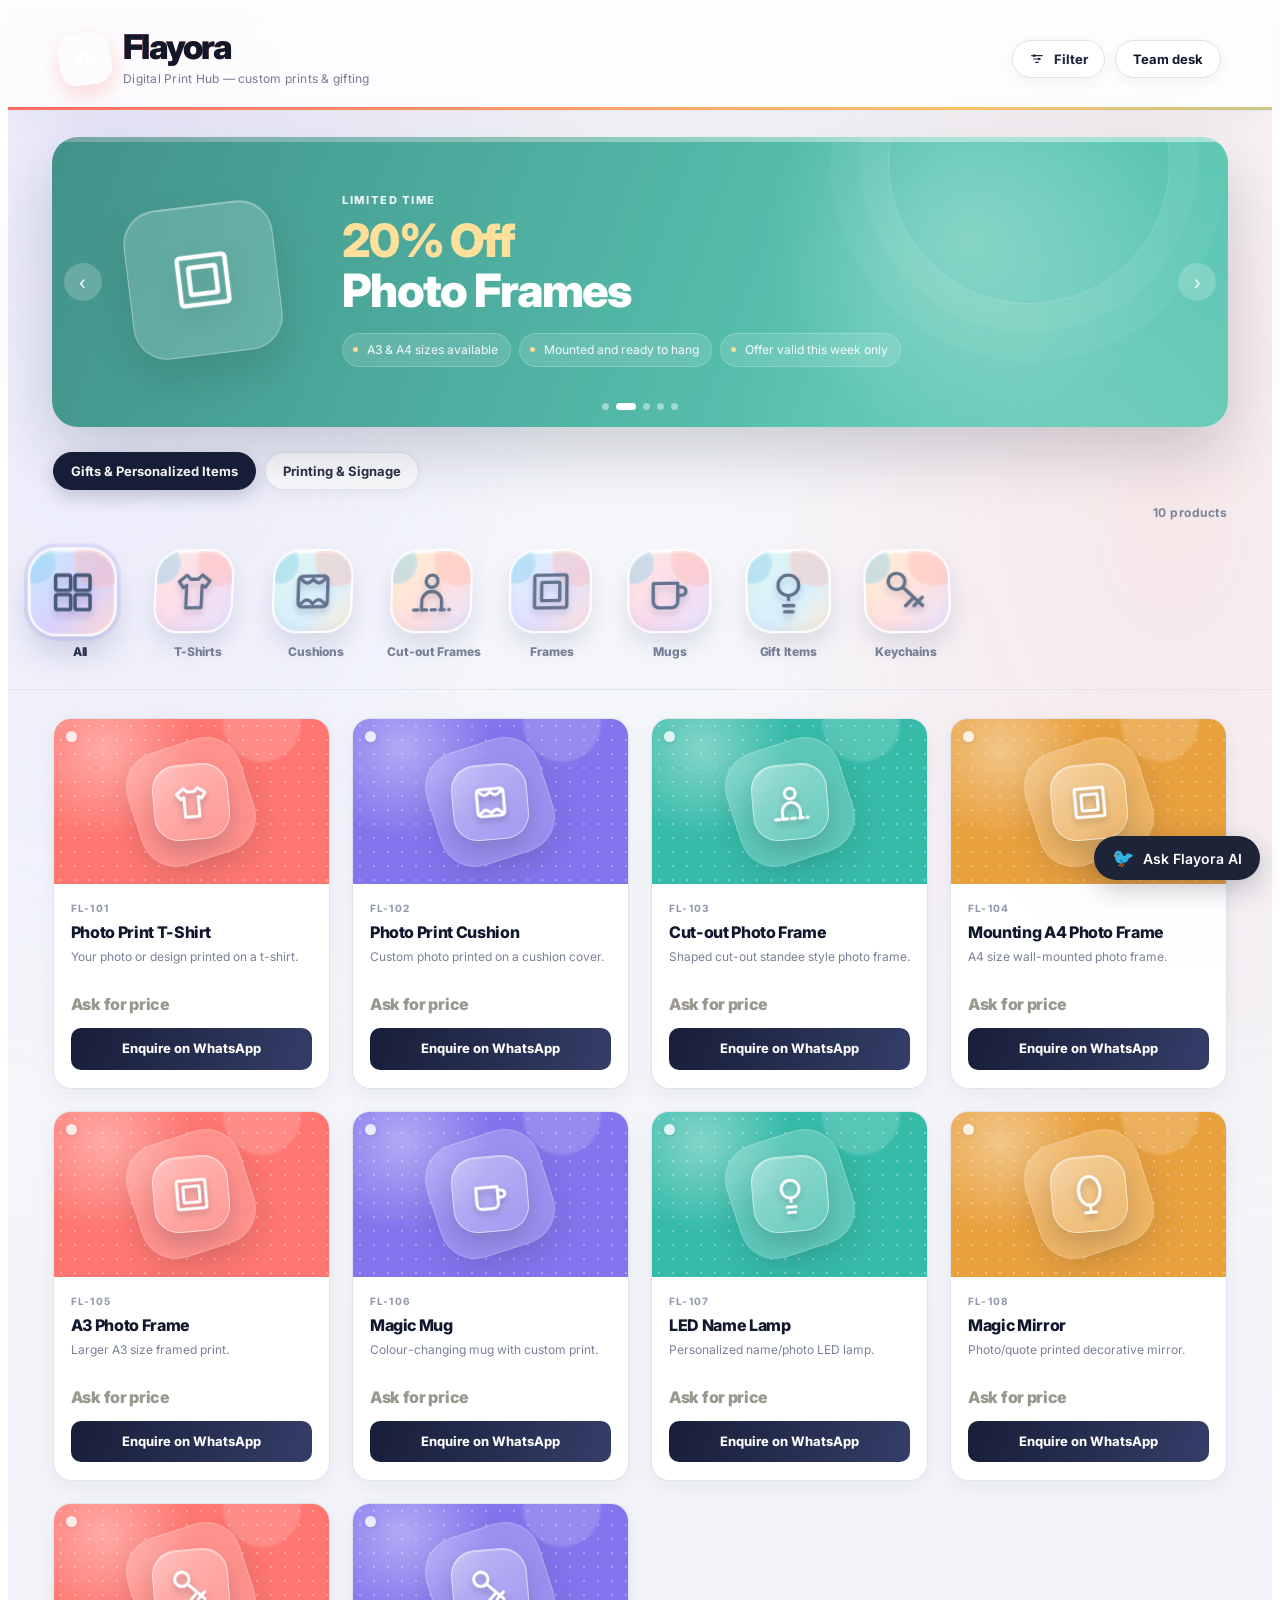
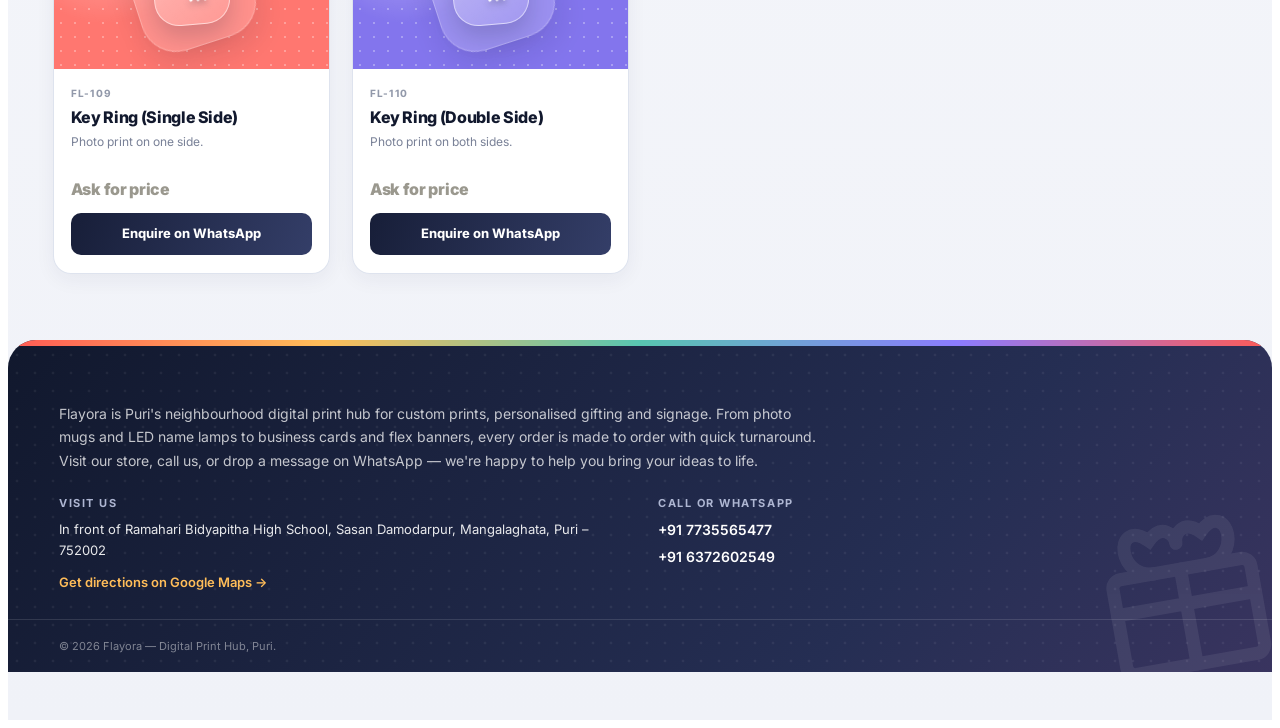
==== commit 5079bb66: "Integrate Flayora AI assistant into live storefront" ====
--- a/index.html
+++ b/index.html
@@ -2165,5 +2165,7 @@
   loadCatalog();
 })();
 </script>
+<link rel="stylesheet" href="/ai/ai-widget.css">
+<script src="/ai/ai-widget.js" defer></script>
 </body>
 </html>
--- a/ai/ai-widget.css
+++ b/ai/ai-widget.css
@@ -0,0 +1,9 @@
+#fl-ai-launcher{position:fixed;right:20px;bottom:20px;z-index:9998;border:0;border-radius:999px;background:#1d2438;color:#fff;padding:13px 18px;font:600 14px Inter,system-ui,sans-serif;box-shadow:0 8px 28px #1d243844;cursor:pointer}#fl-ai-panel{position:fixed;right:20px;bottom:78px;z-index:9999;width:min(390px,calc(100vw - 28px));height:min(590px,calc(100dvh - 110px));display:none;flex-direction:column;background:#fffdf8;border:1px solid #d8d2c4;border-radius:18px;box-shadow:0 16px 55px #1d243833;overflow:hidden;font:14px Inter,system-ui,sans-serif;color:#33322e}#fl-ai-panel.open{display:flex}.fl-ai-head{background:#1d2438;color:white;padding:15px 16px;display:flex;justify-content:space-between;align-items:center}.fl-ai-head strong{font-size:16px}.fl-ai-close{border:0;background:transparent;color:white;font-size:22px;cursor:pointer}.fl-ai-modes{display:flex;gap:7px;padding:10px 12px;border-bottom:1px solid #e6e0d5}.fl-ai-mode{border:1px solid #d8d2c4;background:white;color:#33322e;border-radius:20px;padding:7px 12px;font-size:12px;cursor:pointer}.fl-ai-mode.active{background:#1d2438;color:white;border-color:#1d2438}.fl-ai-messages{flex:1;overflow:auto;padding:14px;display:flex;flex-direction:column;gap:10px}.fl-ai-msg{max-width:88%;padding:10px 12px;border-radius:13px;white-space:pre-wrap;overflow-wrap:anywhere;line-height:1.45}.fl-ai-msg.bot{align-self:flex-start;background:#f1eadc}.fl-ai-msg.user{align-self:flex-end;background:#e7edf5}.fl-ai-meta{font-size:11px;color:#6d6b66;padding:0 14px 7px}.fl-ai-form{display:flex;gap:8px;padding:10px;border-top:1px solid #e6e0d5}.fl-ai-form textarea{resize:none;flex:1;min-width:0;max-height:90px;border:1px solid #d8d2c4;border-radius:12px;padding:10px;font:14px Inter,system-ui,sans-serif}.fl-ai-send{border:0;border-radius:12px;padding:0 14px;background:#d64545;color:white;font-weight:700;cursor:pointer}.fl-ai-send:disabled{opacity:.5;cursor:wait}.fl-ai-key{margin:12px;padding:10px;border:1px solid #d8d2c4;border-radius:10px;width:calc(100% - 24px)}@media(max-width:480px){#fl-ai-launcher{right:14px;bottom:14px}#fl-ai-panel{right:8px;bottom:68px;width:calc(100vw - 16px);height:min(620px,calc(100dvh - 90px))}}
+/* Embedded customer assistant; the standalone app owns its own chat UI. */
+#fl-ai-panel{height:min(720px,calc(100dvh - 110px));}
+.fl-ai-customer-frame{display:block;flex:1 1 auto;width:100%;height:100%;min-height:0;border:0;background:#f5f7fb;}
+.fl-ai-team-view{min-height:0;flex:1;flex-direction:column;}
+.fl-ai-team-view[hidden],.fl-ai-customer-frame[hidden]{display:none!important;}
+#fl-ai-launcher{display:inline-flex;align-items:center;gap:9px;}
+#fl-ai-launcher span{font-size:18px;line-height:1;}
+@media(max-width:480px){#fl-ai-panel{height:calc(100dvh - 90px);}}
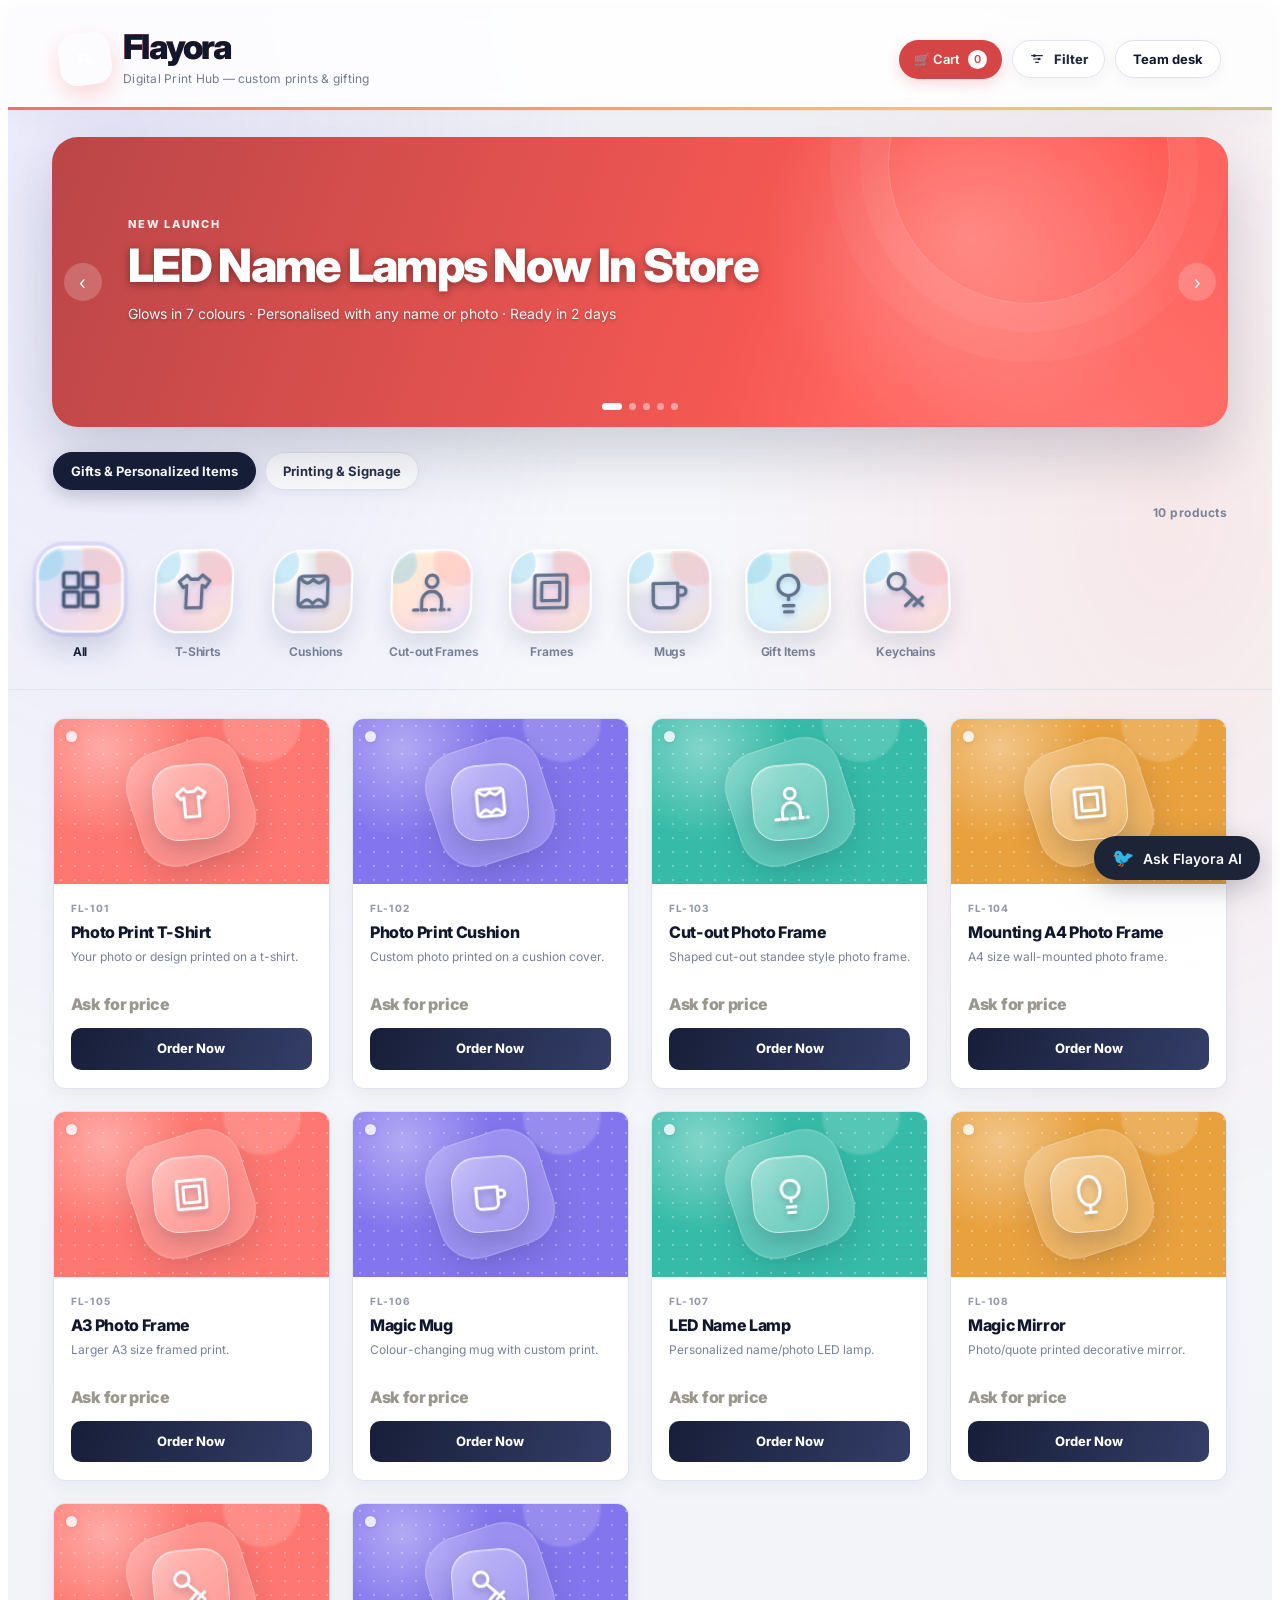
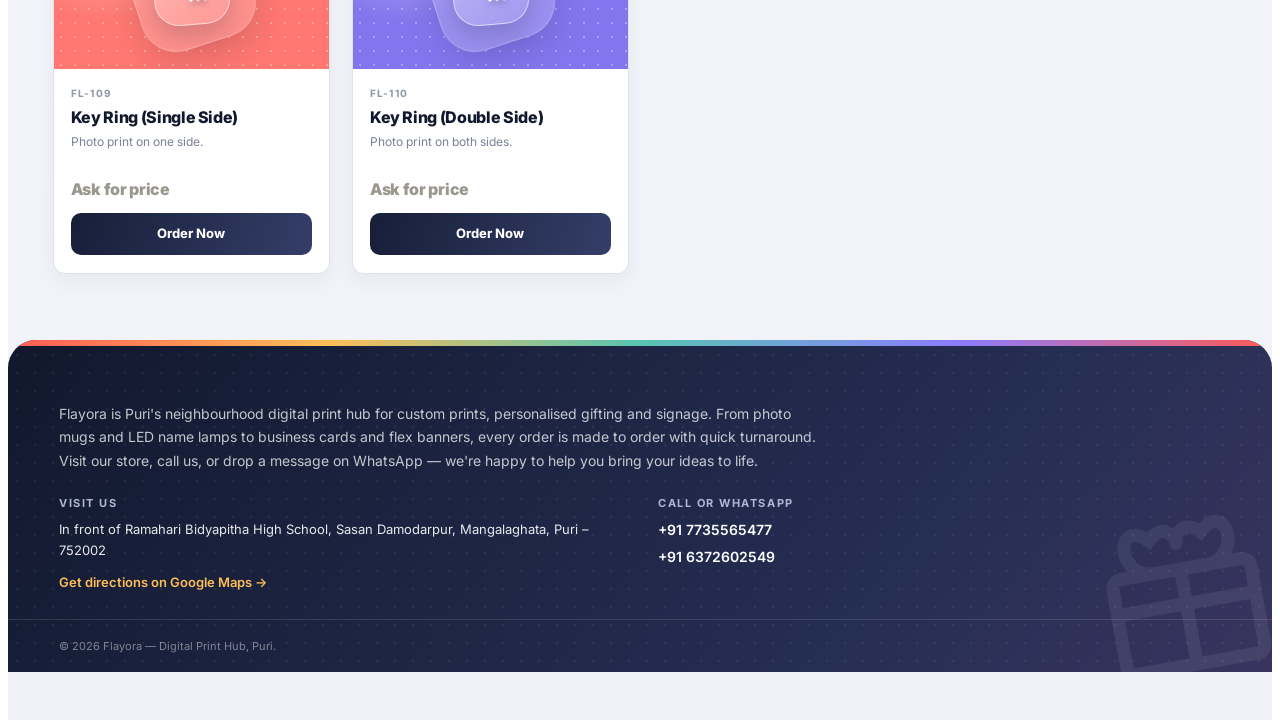
==== commit 84b32df8: "Fix direct product links from Flayora AI" ====
--- a/index.html
+++ b/index.html
@@ -284,6 +284,40 @@
 
   /* Team view */
   .fl-team-wrap { padding: 24px; max-width: 1020px; margin: 0 auto; }
+  .fl-team-nav { display:flex; gap:8px; overflow-x:auto; padding:4px 0 10px; }
+  .fl-team-nav .fl-tab { white-space:nowrap; border-radius:999px; padding:9px 16px; }
+  .fl-overview-head { display:flex; justify-content:space-between; align-items:flex-end; gap:16px; flex-wrap:wrap; margin:8px 0 22px; }
+  .fl-overline { display:block; color:#9a988e; font-size:10px; font-weight:700; letter-spacing:1.5px; }
+  .fl-overview-head h3 { margin:7px 0 4px; font:600 28px "Fraunces",serif; color:var(--ink); }
+  .fl-overview-head p { margin:0; color:#77756d; font-size:13px; }
+  .fl-overview-live { display:inline-flex; align-items:center; gap:7px; padding:7px 11px; border:1px solid #dce7dc; border-radius:999px; color:#527052; background:#f4f8f3; font-size:11px; }
+  .fl-overview-live i { width:7px; height:7px; border-radius:50%; background:#6e9a6e; box-shadow:0 0 0 3px #e2eee1; }
+  .fl-overview-grid { display:grid; grid-template-columns:repeat(3,minmax(0,1fr)); gap:12px; }
+  .fl-overview-card { min-width:0; padding:17px; background:#fff; border:1px solid var(--line); border-radius:10px; box-shadow:0 4px 16px rgba(30,28,22,.025); }
+  .fl-overview-card span { display:block; color:#77756d; font-size:12px; }
+  .fl-overview-card strong { display:block; margin:8px 0 4px; color:var(--ink); font:600 30px "Fraunces",serif; }
+  .fl-overview-card small { color:#9a988e; font-size:11px; }
+  .fl-overview-card.attention { border-color:#e8d6b5; background:#fffaf0; }
+  .fl-overview-card.attention strong { color:#a67518; }
+  .fl-overview-lower { display:grid; grid-template-columns:1fr 1fr; gap:14px; margin-top:15px; }
+  .fl-overview-panel { min-width:0; padding:18px; background:#fff; border:1px solid var(--line); border-radius:10px; }
+  .fl-overview-panel-head { display:flex; align-items:center; justify-content:space-between; gap:10px; margin-bottom:12px; }
+  .fl-overview-panel h4 { margin:5px 0 0; font:600 18px "Fraunces",serif; color:var(--ink); }
+  .fl-overview-action { width:100%; display:flex; align-items:center; gap:12px; padding:12px 2px; text-align:left; border:0; border-top:1px solid #f0eee8; background:transparent; color:var(--ink); cursor:pointer; }
+  .fl-overview-action > span:nth-last-child(1) { margin-left:auto; color:#9a988e; }
+  .fl-overview-action-icon { display:grid; place-items:center; width:34px; height:34px; flex:none; border-radius:9px; background:#f5f1e8; font-size:18px; }
+  .fl-overview-action b,.fl-overview-action small { display:block; }
+  .fl-overview-action b { font-size:12px; }
+  .fl-overview-action small { margin-top:3px; color:#99968d; font-size:10px; }
+  .fl-overview-link { border:0; background:none; color:#8c6a2c; font-size:11px; cursor:pointer; }
+  .fl-overview-activity { display:flex; align-items:flex-start; gap:10px; padding:12px 0; border-top:1px solid #f0eee8; }
+  .fl-activity-dot { width:8px; height:8px; margin-top:4px; flex:none; border-radius:50%; background:#c89b4d; }
+  .fl-overview-activity strong,.fl-overview-activity small { display:block; }
+  .fl-overview-activity strong { font-size:12px; font-weight:600; }
+  .fl-overview-activity small { margin-top:4px; color:#99968d; font-size:10px; }
+  .fl-overview-empty { padding:20px 0; color:#99968d; font-size:12px; }
+  .fl-overview-note { margin:14px 2px; color:#9a988e; font-size:10px; line-height:1.6; }
+  @media(max-width:640px) { .fl-overview-grid { grid-template-columns:repeat(2,minmax(0,1fr)); gap:8px; } .fl-overview-card { padding:13px; } .fl-overview-card strong { font-size:25px; } .fl-overview-lower { grid-template-columns:1fr; } .fl-overview-head h3 { font-size:24px; } }
   .fl-team-bar { display: flex; justify-content: space-between; align-items: center; margin-bottom: 20px; flex-wrap: wrap; gap: 10px; }
   .fl-btn {
     background: var(--ink); color: #fff; border: none; padding: 10px 16px;
@@ -880,7 +914,277 @@
     #flayora-root .fl-category-tabs .fl-tab-badge {transition:none!important}
   }
 
+
+
+  /* Smooth, crisp storefront polish */
+  html { scroll-behavior: smooth; }
+  body, #flayora-root {
+    -webkit-font-smoothing: antialiased;
+    -moz-osx-font-smoothing: grayscale;
+    text-rendering: optimizeLegibility;
+  }
+  #flayora-root * { -webkit-tap-highlight-color: transparent; }
+  #flayora-root button,
+  #flayora-root a,
+  #flayora-root input,
+  #flayora-root select,
+  #flayora-root textarea {
+    touch-action: manipulation;
+  }
+  #flayora-root button,
+  #flayora-root a {
+    transition:
+      color .22s ease,
+      background-color .22s ease,
+      border-color .22s ease,
+      box-shadow .24s ease,
+      transform .24s cubic-bezier(.2,.75,.25,1),
+      opacity .22s ease;
+  }
+  #flayora-root .fl-grid {
+    align-items: stretch;
+    gap: clamp(14px, 2vw, 22px);
+  }
+  #flayora-root .fl-card {
+    border-radius: 12px;
+    transform: translateZ(0);
+    backface-visibility: hidden;
+    transition: transform .28s cubic-bezier(.2,.75,.25,1),
+                box-shadow .28s ease,
+                border-color .22s ease;
+  }
+  #flayora-root .fl-card:active { transform: scale(.985); }
+  #flayora-root .fl-card-top { overflow: hidden; }
+  #flayora-root .fl-photo {
+    display: block;
+    image-rendering: auto;
+    backface-visibility: hidden;
+    transform: translateZ(0);
+    transition: transform .45s cubic-bezier(.2,.75,.25,1);
+  }
+  #flayora-root .fl-tab,
+  #flayora-root .fl-section-btn,
+  #flayora-root .fl-enquire,
+  #flayora-root .fl-filter-trigger {
+    transition: transform .22s cubic-bezier(.2,.75,.25,1),
+                background-color .22s ease,
+                color .22s ease,
+                box-shadow .22s ease,
+                border-color .22s ease;
+  }
+  #flayora-root .fl-category-tabs {
+    scroll-behavior: smooth;
+    -webkit-overflow-scrolling: touch;
+    overscroll-behavior-x: contain;
+  }
+  #flayora-root .fl-hero-track {
+    transition: transform .68s cubic-bezier(.22,.75,.2,1);
+  }
+  #flayora-root img {
+    image-rendering: auto;
+    -webkit-user-drag: none;
+  }
+  #flayora-root .fl-header {
+    -webkit-backdrop-filter: blur(10px);
+    backdrop-filter: blur(10px);
+  }
+  @media (hover:hover) and (pointer:fine) {
+    #flayora-root .fl-card:hover {
+      transform: translateY(-5px) translateZ(0);
+      border-color: rgba(139,124,255,.28);
+      box-shadow: 0 16px 34px rgba(26,35,68,.12);
+    }
+    #flayora-root .fl-card:hover .fl-photo { transform: scale(1.035) translateZ(0); }
+    #flayora-root .fl-enquire:hover,
+    #flayora-root .fl-section-btn:hover,
+    #flayora-root .fl-filter-trigger:hover { transform: translateY(-2px); }
+  }
+  @media (max-width:700px) {
+    #flayora-root .fl-grid { gap: 12px; padding: 18px 14px; }
+    #flayora-root .fl-card { border-radius: 10px; }
+    #flayora-root .fl-header {
+      -webkit-backdrop-filter: none;
+      backdrop-filter: none;
+    }
+  }
+  @media (prefers-reduced-motion:reduce) {
+    html { scroll-behavior: auto; }
+    #flayora-root *,
+    #flayora-root *::before,
+    #flayora-root *::after {
+      scroll-behavior: auto !important;
+      animation-duration: .01ms !important;
+      animation-iteration-count: 1 !important;
+      transition-duration: .01ms !important;
+    }
+  }
+
+
+  /* Follow the visitor's device appearance preference automatically. */
+
+
+  .fl-hero-manager { background:#fff; border:1px solid var(--line); border-radius:10px; padding:18px; margin-bottom:18px; }
+  .fl-hero-edit-card { border:1px solid var(--line); border-radius:8px; padding:14px; margin:12px 0; }
+  .fl-hero-edit-head { display:flex; justify-content:space-between; align-items:center; margin-bottom:10px; }
+  .fl-hero-upload-preview { min-height:110px; margin:8px 0 12px; border-radius:8px; background:linear-gradient(120deg,#25304a,#6e8b6e); background-size:cover; background-position:center; display:grid; place-items:center; color:#fff; font-size:13px; }
+  .fl-hero-edit-card input,.fl-hero-edit-card textarea { width:100%; padding:9px 10px; border:1px solid var(--line); border-radius:5px; margin:4px 0 12px; }
+  .fl-hero-message { max-width:560px; color:rgba(255,255,255,.96); font-size:14px; line-height:1.5; margin:0 0 14px; text-shadow:0 1px 3px rgba(0,0,0,.35); }
+  .fl-hero-cta { display:inline-flex; align-items:center; padding:10px 18px; border-radius:5px; background:#fff; color:#1d2438; font-size:13px; font-weight:700; text-decoration:none; }
+  .fl-hero { touch-action:pan-y; user-select:none; -webkit-user-select:none; }
+  .fl-hero-slide { background-size:cover; background-position:center; }
+  .fl-hero-heading div { text-shadow:0 2px 8px rgba(0,0,0,.4); }
+
+
+  /* Oversized pastel-glass category tiles with a horizontal swipe rail */
+  #flayora-root .fl-category-tabs {
+    display:flex; flex-wrap:nowrap; align-items:flex-start; gap:22px;
+    overflow-x:auto; overflow-y:visible; padding:20px 24px 18px;
+    scroll-snap-type:x mandatory; -webkit-overflow-scrolling:touch;
+  }
+  #flayora-root .fl-category-tabs .fl-tab {
+    flex:0 0 84px; min-width:84px; gap:9px; scroll-snap-align:start;
+  }
+  #flayora-root .fl-category-tabs .fl-tab-badge {
+    width:84px; height:84px; border-radius:25px; border:2px solid rgba(255,255,255,.92);
+    background:
+      radial-gradient(circle at 18% 18%,rgba(255,255,255,.95) 0 12%,transparent 34%),
+      linear-gradient(140deg,#c9e9f7 0%,#e7dafa 48%,#ffe0d8 100%);
+    box-shadow:0 9px 18px rgba(77,83,125,.13),inset 0 2px 5px rgba(255,255,255,.95),inset 0 -5px 10px rgba(117,107,157,.08);
+    transition:transform .28s cubic-bezier(.2,.8,.2,1),box-shadow .28s ease;
+  }
+  #flayora-root .fl-category-tabs .fl-tab:nth-child(3n+2) .fl-tab-badge {
+    background:radial-gradient(circle at 18% 18%,rgba(255,255,255,.95) 0 12%,transparent 34%),linear-gradient(140deg,#cdeaf5,#f3d8e9 58%,#ffe6d5);
+  }
+  #flayora-root .fl-category-tabs .fl-tab:nth-child(3n) .fl-tab-badge {
+    background:radial-gradient(circle at 18% 18%,rgba(255,255,255,.95) 0 12%,transparent 34%),linear-gradient(140deg,#d9e9d8,#e5e0f5 58%,#f8e5d4);
+  }
+  #flayora-root .fl-category-tabs .fl-tab-badge svg {
+    width:46px; height:46px; stroke-width:1.7;
+    filter:drop-shadow(0 3px 2px rgba(39,49,78,.18));
+  }
+  #flayora-root .fl-category-tabs .fl-tab.active .fl-tab-badge {
+    border-color:#fff; background:linear-gradient(140deg,#c8e8f5,#eadcf6 52%,#ffdfd5);
+    box-shadow:0 11px 22px rgba(99,91,158,.22),inset 0 2px 6px rgba(255,255,255,.98);
+    transform:translateY(-3px) scale(1.035);
+  }
+  #flayora-root .fl-category-tabs .fl-tab.active .fl-tab-label { color:var(--ink); }
+  #flayora-root .fl-category-tabs .fl-tab-label { font-size:12px; font-weight:650; white-space:nowrap; }
+  @media(max-width:560px) {
+    #flayora-root .fl-category-tabs { gap:18px; padding-left:20px; padding-right:20px; }
+    #flayora-root .fl-category-tabs .fl-tab { flex-basis:78px; min-width:78px; }
+    #flayora-root .fl-category-tabs .fl-tab-badge { width:78px; height:78px; border-radius:23px; }
+    #flayora-root .fl-category-tabs .fl-tab-badge svg { width:43px; height:43px; }
+  }
+
+  @media (prefers-color-scheme: dark) {
+    #flayora-root {
+      color-scheme: dark;
+      --paper: #151923;
+      --ink: #eef1fa;
+      --charcoal: #d9deea;
+      --line: #343b4b;
+      background:
+        radial-gradient(circle, rgba(220,228,245,0.045) 1.2px, transparent 1.3px) 0 0/22px 22px,
+        radial-gradient(ellipse at top, #202637 0%, #171d2a 48%, #111620 100%);
+      color: var(--charcoal);
+    }
+    #flayora-root .fl-header { background-color: rgba(20,25,36,.82); }
+    #flayora-root .fl-brand p,
+    #flayora-root .fl-tab-label,
+    #flayora-root .fl-desc,
+    #flayora-root .fl-overview-head p,
+    #flayora-root .fl-overview-card span,
+    #flayora-root .fl-overview-action small,
+    #flayora-root .fl-overview-activity small,
+    #flayora-root .fl-modal label,
+    #flayora-root .fl-restock-label { color: #aeb7c9; }
+    #flayora-root .fl-team-link { border-color: #cbd3e3; color: #e8edf8; }
+    #flayora-root .fl-team-link:hover { background: #e8edf8; color: #171d2a; }
+    #flayora-root .fl-section-btn,
+    #flayora-root .fl-tab-badge,
+    #flayora-root .fl-card,
+    #flayora-root .fl-overview-card,
+    #flayora-root .fl-overview-panel,
+    #flayora-root .fl-modal,
+    #flayora-root .fl-detail-modal,
+    #flayora-root .fl-icon-opt {
+      background-color: #202838;
+      color: #e6ebf5;
+      border-color: #3a4559;
+    }
+    #flayora-root .fl-section-btn.active,
+    #flayora-root .fl-tab.active .fl-tab-badge,
+    #flayora-root .fl-btn,
+    #flayora-root .fl-enquire { background: #e8edf8; color: #182033; border-color: #e8edf8; }
+    #flayora-root .fl-section-btn.active { color: #182033; }
+    #flayora-root .fl-tab.active .fl-tab-label,
+    #flayora-root .fl-name,
+    #flayora-root .fl-price,
+    #flayora-root .fl-overview-head h3,
+    #flayora-root .fl-overview-card strong,
+    #flayora-root .fl-overview-panel h4,
+    #flayora-root .fl-overview-action,
+    #flayora-root .fl-table th,
+    #flayora-root .fl-detail-modal h2,
+    #flayora-root .fl-detail-modal h3 { color: #eef1fa; }
+    #flayora-root .fl-stock-toolbar input,
+    #flayora-root .fl-stock-toolbar select,
+    #flayora-root .fl-status-select,
+    #flayora-root .fl-name-input,
+    #flayora-root .fl-modal input,
+    #flayora-root .fl-modal select,
+    #flayora-root .fl-modal textarea,
+    #flayora-root input,
+    #flayora-root select,
+    #flayora-root textarea {
+      background-color: #151c29;
+      color: #eef1fa;
+      border-color: #465168;
+    }
+    #flayora-root input::placeholder,
+    #flayora-root textarea::placeholder { color: #8994a9; }
+    #flayora-root .fl-btn.secondary { background: transparent; color: #e6ebf5; border-color: #59657b; }
+    #flayora-root .fl-overview-card.attention { background: #342d20; border-color: #6d5830; }
+    #flayora-root .fl-overview-action-icon { background: #30394b; }
+    #flayora-root .fl-overview-action,
+    #flayora-root .fl-overview-activity { border-color: #354054; }
+    #flayora-root .fl-overview-live { background: #1e3029; border-color: #355746; color: #a9d2b2; }
+    #flayora-root .fl-bulk-bar { background: #382f1e; border-color: #6c5832; color: #f1d69c; }
+    #flayora-root .fl-bulk-bar button { background: #242b38; }
+    #flayora-root .fl-icon-opt.selected { background: #442b31; }
+    #flayora-root .fl-hole { background: #202838; border-color: #7c879a; }
+    #flayora-root .fl-modal-bg { background: rgba(0,0,0,.72); }
+    #flayora-root .fl-empty { color: #aeb7c9; }
+    #flayora-root .fl-table td { border-color: #343b4b; }
+    #flayora-root .fl-enquire.disabled { background: #394254; color: #aeb7c9; }
+  }
+
+  /* Theme-aware surfaces for rules introduced after the original theme block. */
+  @media (prefers-color-scheme: dark) {
+    #flayora-root .fl-category-tabs .fl-tab-badge {
+      background: linear-gradient(145deg,#29334a,#303047 55%,#3b303c);
+      border-color:#59627a;
+      box-shadow:0 8px 18px rgba(0,0,0,.28),inset 0 1px 0 rgba(255,255,255,.08);
+      color:#e6ebf5;
+    }
+    #flayora-root .fl-category-tabs .fl-tab-badge svg {stroke:#e6ebf5}
+    #flayora-root .fl-category-tabs .fl-tab-label,
+    #flayora-root .fl-category-tabs .fl-tab.active .fl-tab-label {color:#d8deeb}
+    #flayora-root .fl-category-tabs .fl-tab.active .fl-tab-badge {
+      background:linear-gradient(145deg,#3b4564,#4a416d);
+      border-color:#8993b4;
+    }
+    #flayora-root .fl-filter-drawer {background:linear-gradient(160deg,#202838,#171e2c);color:#e6ebf5}
+    #flayora-root .fl-filter-head,
+    #flayora-root .fl-filter-foot {border-color:#3a4559;background:#202838}
+    #flayora-root .fl-filter-group {border-color:#3a4559}
+    #flayora-root .fl-filter-control,
+    #flayora-root .fl-filter-close,
+    #flayora-root .fl-filter-reset {background:#151c29;color:#eef1fa;border-color:#465168}
+  }
+
 </style>
+  <link rel="stylesheet" href="/ai/ai-widget.css">
 </head>
 <body>
 <div id="flayora-root"></div>
@@ -991,8 +1295,8 @@
   let state = {
     products: [], view: "shop", activeSection: "", activeCategory: "All",
     teamUnlocked: false, showProductModal: false, editingCode: null, pinError: "", productModalError: "",
-    analytics: { visits: 0, enquiries: [] }, teamTab: "stock", pendingIcon: "gift",
-    imageCache: {}, stockSearch: "", stockStatusFilter: "all", selectedCodes: [],
+    analytics: { visits: 0, enquiries: [] }, teamTab: "overview", pendingIcon: "gift",
+    imageCache: {}, heroSlides: [], stockSearch: "", stockStatusFilter: "all", selectedCodes: [],
     shopFilters: { budget: "any", minPrice: "", maxPrice: "", availability: false, newArrivals: false, sort: "default", color: "any", occasion: "any", personalized: false, bulk: false },
     shopFilterDraft: null, showFilterDrawer: false,
     lastSyncedAt: null, duplicateSource: null, viewingProduct: null, detailImageIndex: 0
@@ -1084,10 +1388,20 @@
             idx = parseInt(rest.slice(lastColon + 1), 10);
           }
           if (!state.imageCache[code]) state.imageCache[code] = [];
-          state.imageCache[code][idx] = r.value;
+          let imageValue = r.value;
+          try { const decoded = JSON.parse(imageValue); if (typeof decoded === "string" && decoded.startsWith("data:image/")) imageValue = decoded; } catch (e) {}
+          state.imageCache[code][idx] = imageValue;
         } catch (e) {}
       }));
+      // Preserve uploaded photo slot order: slot 0 is the main image, followed by slots 1 and 2.
     } catch (e) { /* no images yet */ }
+  }
+
+  // Uploaded product photos are JPG/PNG. Older slot-0 records may contain a generated SVG placeholder; never promote those over real photos.
+  function getProductPhotos(code) {
+    return (state.imageCache[code] || []).filter(src =>
+      typeof src === "string" && src.trim() && !src.trim().toLowerCase().startsWith("data:image/svg+xml")
+    );
   }
 
   async function saveImage(code, index, dataUrl) {
@@ -1118,24 +1432,41 @@
       state.products = SAMPLE_PRODUCTS;
       state.cloudReadError = String(e && (e.message || e) || "Local storage is unavailable");
     }
+
+    // Render the storefront as soon as the catalogue is available. Do not make visitors
+    // wait for dozens of individual image reads or analytics writes before seeing the page.
+    // Open a product directly when the AI links to ?product=FL-xxx.
+    const requestedProduct = new URLSearchParams(window.location.search).get("product");
+    state.viewingProduct = requestedProduct && state.products.some(p => p.code === requestedProduct) ? requestedProduct : null;
+    state.detailImageIndex = 0;
     state.activeSection = state.products[0] ? state.products[0].section : "";
-    // Allow Flayora AI product cards to open a specific storefront product.
-    const requestedProduct = new URLSearchParams(window.location.search).get("product");
-    if (requestedProduct) {
-      const matchedProduct = state.products.find(p => p.code === requestedProduct);
-      if (matchedProduct) {
-        state.viewingProduct = matchedProduct.code;
-        state.detailImageIndex = 0;
-        state.activeSection = matchedProduct.section || state.activeSection;
-      }
-    }
-    await loadImages();
-    await loadAnalytics();
-    state.analytics.visits += 1;
-    await saveAnalytics();
-    state.lastSyncedAt = new Date();
+    state.heroSlides = HERO_SLIDES.map(x => JSON.parse(JSON.stringify(x)));
     render();
     startStockSync();
+
+    // Load optional media and analytics after first paint, then refresh the view once media arrives.
+    Promise.all([
+      (async () => {
+        try {
+          const heroRes = await window.storage.get("flayora-hero-slides", true);
+          state.heroSlides = heroRes && heroRes.value ? JSON.parse(heroRes.value) : HERO_SLIDES.map(x => JSON.parse(JSON.stringify(x)));
+          await Promise.all(state.heroSlides.map(async (slide, i) => {
+            try { const img = await window.storage.get(`flayora-hero-image:${i}`, true); if (img && img.value) slide.imageUrl = img.value; } catch (e) {}
+          }));
+        } catch (e) { state.heroSlides = HERO_SLIDES.map(x => JSON.parse(JSON.stringify(x))); }
+      })(),
+      loadImages()
+    ]).then(() => {
+      state.lastSyncedAt = new Date();
+      render();
+    }).catch(e => console.warn("Optional storefront media could not be fully loaded:", e));
+
+    (async () => {
+      try {
+        await loadAnalytics();
+        await logAnalyticsEvent("page_view");
+      } catch (e) { console.warn("Analytics could not be updated:", e); }
+    })();
   }
 
   async function pollCatalog(force) {
@@ -1189,28 +1520,45 @@
 
   async function loadAnalytics() {
     try {
-      const res = await window.storage.get(ANALYTICS_KEY, true);
-      state.analytics = res && res.value ? JSON.parse(res.value) : { visits: 0, enquiries: [] };
-    } catch (e) { state.analytics = { visits: 0, enquiries: [] }; }
-  }
-
-  async function saveAnalytics() {
-    // Anonymous visitors must not be allowed to write arbitrary records into the shared key/value table.
-    // Local preview analytics are stored in this browser only.
-    if (!state.teamUnlocked) return false;
+      const response = await fetch("/api/analytics", { headers: { Accept: "application/json" } });
+      if (!response.ok) throw new Error("Analytics endpoint returned " + response.status);
+      const data = await response.json();
+      state.analytics = { visits: Number(data.visits || 0), enquiries: Array.isArray(data.enquiries) ? data.enquiries.slice(0, 200) : [] };
+    } catch (e) {
+      console.warn("Analytics read failed:", e);
+      state.analytics = { visits: 0, enquiries: [] };
+    }
+  }
+
+  async function logAnalyticsEvent(type, product) {
     try {
-      await window.storage.set(ANALYTICS_KEY, JSON.stringify(state.analytics), true);
+      const payload = { type };
+      if (product) {
+        payload.code = String(product.code || "").slice(0, 40);
+        payload.name = String(product.name || "").slice(0, 100);
+      }
+      const response = await fetch("/api/analytics", {
+        method: "POST",
+        headers: { "Content-Type": "application/json", Accept: "application/json" },
+        body: JSON.stringify(payload),
+        keepalive: true
+      });
+      if (!response.ok) throw new Error("Analytics event rejected (" + response.status + ")");
       return true;
     } catch (e) {
-      console.error("Analytics save failed", e);
+      console.warn("Analytics event could not be recorded:", e);
       return false;
     }
   }
 
+  async function saveAnalytics() {
+    // Analytics are written by the server endpoint, never by anonymous browser clients to the catalogue store.
+    return false;
+  }
+
   async function logEnquiry(code, name) {
-    state.analytics.enquiries.unshift({ code, name, time: new Date().toLocaleString() });
-    state.analytics.enquiries = state.analytics.enquiries.slice(0, 200);
-    await saveAnalytics();
+    await logAnalyticsEvent("enquiry", { code, name });
+    await loadAnalytics();
   }
 
   function accentFor(category) {
@@ -1252,7 +1600,8 @@
   }
 
   function goToHeroSlide(i) {
-    heroIndex = (i + HERO_SLIDES.length) % HERO_SLIDES.length;
+    const slideCount = (state.heroSlides.length || HERO_SLIDES.length);
+    heroIndex = (i + slideCount) % slideCount;
     const track = document.getElementById("fl-hero-track");
     if (track) track.style.transform = `translateX(-${heroIndex * 100}%)`;
     document.querySelectorAll(".fl-hero-dot").forEach((d, idx) => d.classList.toggle("active", idx === heroIndex));
@@ -1332,7 +1681,7 @@
       const locked = p.stockType === "single" && p.status !== "available";
       const ribbon = locked ? `<div class="fl-ribbon" style="background:${p.status === "sold" ? "var(--ink)" : "var(--mustard)"}">${p.status === "sold" ? "Sold" : "Booked"}</div>` : "";
       const priceHtml = p.price ? `<div class="fl-price">₹${p.price}</div>` : `<div class="fl-price tbd">Ask for price</div>`;
-      const galleryPhotos = (state.imageCache[p.code] || []).filter(Boolean);
+      const galleryPhotos = getProductPhotos(p.code);
       const photo = galleryPhotos[0] || p.image;
       const newTag = isNewArrival(p) ? `<span class="fl-new-tag">New arrival</span>` : "";
       return `
@@ -1417,19 +1766,14 @@
       </div>
       <div class="fl-hero" id="fl-hero">
         <div class="fl-hero-track" id="fl-hero-track" style="transform:translateX(-${heroIndex * 100}%)">
-          ${HERO_SLIDES.map(s => `
-            <div class="fl-hero-slide" style="background:${s.bg}">
-              <div class="fl-hero-topbar"></div>
+          ${(state.heroSlides.length ? state.heroSlides : HERO_SLIDES).map(s => `
+            <div class="fl-hero-slide" style="${s.imageUrl ? `background-image:linear-gradient(90deg,rgba(10,14,25,.78),rgba(10,14,25,.16)),url('${escapeHtml(s.imageUrl)}');background-size:cover;background-position:center` : `background:${s.bg || 'linear-gradient(120deg,#25304a,#6e8b6e)'}`}">
               <div class="fl-hero-content">
-                <div class="fl-hero-visual">${ICONS[s.icon] || ICONS.gift}</div>
                 <div class="fl-hero-text">
-                  <div class="fl-hero-eyebrow">${escapeHtml(s.eyebrow)}</div>
-                  <div class="fl-hero-heading">
-                    ${s.headingLines.map(l => `<div class="${l.accent ? "accent" : ""}">${escapeHtml(l.text)}</div>`).join("")}
-                  </div>
-                  <ul class="fl-hero-bullets">
-                    ${s.bullets.map(b => `<li>${escapeHtml(b)}</li>`).join("")}
-                  </ul>
+                  ${s.eyebrow ? `<div class="fl-hero-eyebrow">${escapeHtml(s.eyebrow)}</div>` : ""}
+                  <div class="fl-hero-heading"><div>${escapeHtml((s.headingLines||[]).map(l=>l.text).filter(Boolean).join(" ") || s.headline || "")}</div></div>
+                  ${s.message || (s.bullets||[]).length ? `<p class="fl-hero-message">${escapeHtml(s.message || (s.bullets||[]).join(" · "))}</p>` : ""}
+                  ${s.buttonText ? `<a class="fl-hero-cta" href="${escapeHtml(s.buttonUrl || '#')}" ${((s.buttonUrl||"").startsWith("https://") || (s.buttonUrl||"").startsWith("http://")) ? 'target="_blank" rel="noopener"' : ""}>${escapeHtml(s.buttonText)}</a>` : ""}
                 </div>
               </div>
             </div>`).join("")}
@@ -1437,9 +1781,10 @@
         <button class="fl-hero-arrow prev" id="fl-hero-prev" aria-label="Previous">‹</button>
         <button class="fl-hero-arrow next" id="fl-hero-next" aria-label="Next">›</button>
         <div class="fl-hero-dots">
-          ${HERO_SLIDES.map((_, i) => `<button class="fl-hero-dot ${i === heroIndex ? "active" : ""}" data-slide="${i}"></button>`).join("")}
+          ${(state.heroSlides.length ? state.heroSlides : HERO_SLIDES).map((_, i) => `<button class="fl-hero-dot ${i === heroIndex ? "active" : ""}" data-slide="${i}"></button>`).join("")}
         </div>
       </div>
+
       <div class="fl-sections">${sectionTabs}</div>
       <div class="fl-shop-tools fl-results-toolbar">
         <span class="fl-results-count">${visible.length} ${visible.length === 1 ? "product" : "products"}</span>
@@ -1481,7 +1826,7 @@
   function renderProductDetail() {
     const p = state.products.find(p => p.code === state.viewingProduct);
     if (!p) return "";
-    const gallery = (state.imageCache[p.code] || []).filter(Boolean);
+    const gallery = getProductPhotos(p.code);
     const images = gallery.length ? gallery : (p.image ? [p.image] : []);
     const idx = images.length ? Math.min(state.detailImageIndex, images.length - 1) : 0;
     const locked = p.stockType === "single" && p.status !== "available";
@@ -1635,16 +1980,86 @@
             ${state.teamTab === "stock" ? `<button class="fl-btn" id="fl-add-product">+ Add product</button>` : ""}
           </div>
         </div>
-        <div class="fl-tabs" style="margin-bottom:18px;">
-          <button class="fl-tab ${state.teamTab === "stock" ? "active" : ""}" data-teamtab="stock">Stock</button>
-          <button class="fl-tab ${state.teamTab === "log" ? "active" : ""}" data-teamtab="log">Enquiry log</button>
+        <div class="fl-tabs fl-team-nav" style="margin-bottom:18px;">
+          <button class="fl-tab ${state.teamTab === "overview" ? "active" : ""}" data-teamtab="overview">Overview</button>
+          <button class="fl-tab ${state.teamTab === "stock" ? "active" : ""}" data-teamtab="stock">Inventory</button>
+          <button class="fl-tab ${state.teamTab === "log" ? "active" : ""}" data-teamtab="log">Enquiries</button>
+          <button class="fl-tab ${state.teamTab === "banners" ? "active" : ""}" data-teamtab="banners">Hero banners</button>
         </div>
-        ${state.teamTab === "stock" ? stockPanel : logPanel}
+        ${state.teamTab === "overview" ? renderTeamOverview() : state.teamTab === "stock" ? stockPanel : state.teamTab === "banners" ? renderHeroManager() : logPanel}
       </div>
       ${modal}
     `;
   }
 
+  function renderHeroManager() {
+    const slides = state.heroSlides.length ? state.heroSlides : HERO_SLIDES.map(x => JSON.parse(JSON.stringify(x)));
+    return `
+      <section class="fl-hero-manager">
+        <h3 style="font-size:20px;margin-bottom:6px;">Storefront hero banners</h3>
+        <p style="color:#777;font-size:13px;margin-bottom:16px;">Upload a promotional image and add a short headline, message and optional action button. Images are displayed as full banner backgrounds.</p>
+        ${slides.map((slide,i)=>`
+          <article class="fl-hero-edit-card">
+            <div class="fl-hero-edit-head"><b>Banner ${i+1}</b><button class="fl-btn secondary" data-hero-remove="${i}" type="button">Remove</button></div>
+            <div class="fl-hero-upload-preview" ${slide.imageDataUrl || slide.imageUrl ? `style="background-image:url('${escapeHtml(slide.imageDataUrl || slide.imageUrl)}')"` : ""}>
+              ${!(slide.imageDataUrl || slide.imageUrl) ? '<span>Banner image preview</span>' : ""}
+            </div>
+            <label>Upload banner image (JPG or PNG)</label>
+            <input type="file" accept="image/jpeg,image/png" data-hero-image="${i}"/>
+            <label>Top header / small label</label>
+            <input data-hero-field="eyebrow" data-hero-index="${i}" value="${escapeHtml(slide.eyebrow||"")}" placeholder="e.g. FESTIVE SPECIAL"/>
+            <label>Main headline</label>
+            <input data-hero-field="headline" data-hero-index="${i}" value="${escapeHtml((slide.headingLines||[]).map(x=>x.text).filter(Boolean).join(" "))}" placeholder="e.g. Make every moment memorable"/>
+            <label>Message / supporting text</label>
+            <textarea rows="3" data-hero-field="message" data-hero-index="${i}" placeholder="Add a short offer, product description or announcement">${escapeHtml(slide.message || (slide.bullets||[]).join(" · "))}</textarea>
+            <div class="fl-form-grid">
+              <div><label>Button text (optional)</label><input data-hero-field="buttonText" data-hero-index="${i}" value="${escapeHtml(slide.buttonText||"")}" placeholder="Shop now"/></div>
+              <div><label>Button link (optional)</label><input data-hero-field="buttonUrl" data-hero-index="${i}" value="${escapeHtml(slide.buttonUrl||"")}" placeholder="https://..."/></div>
+            </div>
+          </article>`).join("")}
+        <div style="display:flex;gap:10px;flex-wrap:wrap;margin-top:14px;">
+          <button class="fl-btn secondary" id="fl-hero-add" type="button">+ Add banner</button>
+          <button class="fl-btn" id="fl-hero-save" type="button">Save banners</button>
+          <button class="fl-btn secondary" id="fl-hero-reset" type="button">Restore defaults</button>
+        </div>
+        <p style="font-size:11px;color:#888;margin-top:12px;">Recommended image: landscape 16:5. Keep text concise so it stays readable on phones.</p>
+      </section>`;
+  }
+
+  function renderTeamOverview() {
+    const total = state.products.length;
+    const single = state.products.filter(p => p.stockType === "single");
+    const available = single.filter(p => p.status === "available").length;
+    const booked = single.filter(p => p.status === "reserved").length;
+    const sold = single.filter(p => p.status === "sold").length;
+    const restock = single.filter(p => p.needsRestock).length;
+    const enquiries = state.analytics.enquiries.length;
+    const recentRows = state.analytics.enquiries.slice(0, 5).map(e => `
+      <div class="fl-overview-activity"><span class="fl-activity-dot"></span>
+        <div><strong>${escapeHtml(e.name || "Product enquiry")}</strong><small>${escapeHtml(e.code || "—")} · ${escapeHtml(e.time || "Recent")}</small></div>
+      </div>`).join("");
+    return `
+      <section class="fl-overview-head"><div><span class="fl-overline">WORKSPACE / OVERVIEW</span><h3>Good to see you.</h3><p>Your Flayora operations at a glance.</p></div><span class="fl-overview-live"><i></i> Catalogue connected</span></section>
+      <section class="fl-overview-grid">
+        <article class="fl-overview-card"><span>Catalogue items</span><strong>${total}</strong><small>Products listed on storefront</small></article>
+        <article class="fl-overview-card"><span>Available stock</span><strong>${available}</strong><small>Ready to reserve or sell</small></article>
+        <article class="fl-overview-card"><span>Booked items</span><strong>${booked}</strong><small>Currently reserved</small></article>
+        <article class="fl-overview-card"><span>Sold items</span><strong>${sold}</strong><small>Single-stock items marked sold</small></article>
+        <article class="fl-overview-card"><span>Customer enquiries</span><strong>${enquiries}</strong><small>Recorded enquiry activity</small></article>
+        <article class="fl-overview-card ${restock ? "attention" : ""}"><span>Restock alerts</span><strong>${restock}</strong><small>${restock ? "Items need replenishment" : "No restock flags right now"}</small></article>
+      </section>
+      <section class="fl-overview-lower">
+        <article class="fl-overview-panel"><div class="fl-overview-panel-head"><div><span class="fl-overline">QUICK ACCESS</span><h4>Workspace tools</h4></div></div>
+          <button class="fl-overview-action" data-overview-go="stock"><span class="fl-overview-action-icon">▦</span><span><b>Manage inventory</b><small>Update products and availability</small></span><span>→</span></button>
+          <button class="fl-overview-action" data-overview-go="log"><span class="fl-overview-action-icon">↗</span><span><b>View enquiries</b><small>Review customer interest</small></span><span>→</span></button>
+          <button class="fl-overview-action" id="fl-overview-add"><span class="fl-overview-action-icon">＋</span><span><b>Add a product</b><small>Publish a catalogue item</small></span><span>→</span></button>
+        </article>
+        <article class="fl-overview-panel"><div class="fl-overview-panel-head"><div><span class="fl-overline">LATEST SIGNALS</span><h4>Recent enquiries</h4></div><button class="fl-overview-link" data-overview-go="log">View all →</button></div>
+          ${recentRows || '<div class="fl-overview-empty">No enquiry activity recorded yet.</div>'}
+        </article>
+      </section>
+      <p class="fl-overview-note">This dashboard reflects the catalogue and enquiry data currently available. Order, production and finance metrics will appear when those modules are connected.</p>`;
+  }
   function renderEnquiryLog() {
     const counts = {};
     state.analytics.enquiries.forEach(e => { counts[e.code] = (counts[e.code] || 0) + 1; });
@@ -1763,10 +2178,25 @@
       const prev = document.getElementById("fl-hero-prev");
       const next = document.getElementById("fl-hero-next");
       if (prev) prev.onclick = () => goToHeroSlide(heroIndex - 1);
-      if (next) next.onclick = () => goToHeroSlide(heroIndex + 1);
+      if (next) next.onclick = () => { goToHeroSlide(heroIndex + 1); startHeroAutoplay(); };
       document.querySelectorAll(".fl-hero-dot").forEach(d => {
-        d.onclick = () => goToHeroSlide(parseInt(d.dataset.slide, 10));
+        d.onclick = () => { goToHeroSlide(parseInt(d.dataset.slide, 10)); startHeroAutoplay(); };
       });
+      let pointerStartX = null, pointerStartY = null;
+      heroEl.onpointerdown = (event) => {
+        if (event.target.closest("button,a")) return;
+        pointerStartX = event.clientX; pointerStartY = event.clientY;
+      };
+      heroEl.onpointerup = (event) => {
+        if (pointerStartX === null) return;
+        const dx=event.clientX-pointerStartX, dy=event.clientY-pointerStartY;
+        pointerStartX=null; pointerStartY=null;
+        if (Math.abs(dx)>42 && Math.abs(dx)>Math.abs(dy)*1.25) {
+          goToHeroSlide(heroIndex + (dx<0 ? 1 : -1));
+          startHeroAutoplay();
+        }
+      };
+      heroEl.onpointercancel = () => { pointerStartX=null; pointerStartY=null; };
       startHeroAutoplay();
     } else {
       clearInterval(heroTimer);
@@ -1775,6 +2205,45 @@
     const openTeam = document.getElementById("fl-open-team");
     if (openTeam) openTeam.onclick = () => { state.view = "team"; render(); };
 
+    document.querySelectorAll("[data-hero-field]").forEach(el => {
+      el.onchange = () => {
+        const idx = Number(el.dataset.heroIndex), field = el.dataset.heroField;
+        const slide = state.heroSlides[idx]; if (!slide) return;
+        if (field === "headline") slide.headingLines = [{text:el.value,accent:false}];
+        else slide[field] = el.value;
+      };
+    });
+    document.querySelectorAll("[data-hero-image]").forEach(input => {
+      input.onchange = async () => {
+        const file = input.files && input.files[0]; if (!file) return;
+        if (!["image/jpeg","image/png"].includes(file.type)) { alert("Please choose a JPG or PNG image."); return; }
+        try { state.heroSlides[Number(input.dataset.heroImage)].imageDataUrl = await compressImage(file); render(); }
+        catch(e) { alert("Image could not be processed. Please try another image."); }
+      };
+    });
+    const heroAdd = document.getElementById("fl-hero-add");
+    if (heroAdd) heroAdd.onclick = () => { state.heroSlides.push({eyebrow:"NEW OFFER",headingLines:[{text:"Your headline",accent:false}],message:"Add your promotional message here.",buttonText:"",buttonUrl:"",bg:"linear-gradient(120deg,#25304a,#6e8b6e)"}); render(); };
+    document.querySelectorAll("[data-hero-remove]").forEach(btn => btn.onclick = () => { state.heroSlides.splice(Number(btn.dataset.heroRemove),1); render(); });
+    const heroSave = document.getElementById("fl-hero-save");
+    if (heroSave) heroSave.onclick = async () => {
+      try {
+        for (let i=0;i<state.heroSlides.length;i++) {
+          const slide=state.heroSlides[i];
+          if (slide.imageDataUrl) {
+            await window.storage.set(`flayora-hero-image:${i}`,slide.imageDataUrl,true);
+            slide.imageUrl=slide.imageDataUrl;
+            delete slide.imageDataUrl;
+          } else if (!slide.imageUrl) {
+            await window.storage.delete(`flayora-hero-image:${i}`,true).catch(()=>{});
+          }
+        }
+        const slidesToSave=state.heroSlides.map(({imageUrl,imageDataUrl,...slide})=>slide);
+        await window.storage.set("flayora-hero-slides",JSON.stringify(slidesToSave),true);
+        heroIndex=0; alert("Hero banners saved."); render();
+      } catch(e) { alert("Could not save the hero banners. Please try again."); }
+    };
+    const heroReset = document.getElementById("fl-hero-reset");
+    if (heroReset) heroReset.onclick = () => { if(confirm("Restore the original five banners?")) { state.heroSlides=HERO_SLIDES.map(x=>JSON.parse(JSON.stringify(x))); render(); } };
     document.querySelectorAll("[data-section]").forEach(btn => {
       btn.onclick = () => { state.activeSection = btn.dataset.section; state.activeCategory = "All"; render(); };
     });
@@ -1866,29 +2335,47 @@
     };
     const detailClose = document.getElementById("fl-detail-close");
     if (detailClose) detailClose.onclick = () => { state.viewingProduct = null; render(); };
+    const updateDetailGallery = () => {
+      const p = state.products.find(p => p.code === state.viewingProduct);
+      if (!p) return;
+      const images = getProductPhotos(p.code);
+      const gallery = images.length ? images : (p.image ? [p.image] : []);
+      if (!gallery.length) return;
+      const idx = Math.max(0, Math.min(state.detailImageIndex, gallery.length - 1));
+      const image = document.querySelector("#fl-detail-bg .fl-detail-image-wrap img");
+      if (image) {
+        image.src = gallery[idx];
+        image.alt = p.name;
+      }
+      document.querySelectorAll("#fl-detail-bg .fl-detail-thumb").forEach((thumb, i) => {
+        thumb.classList.toggle("active", i === idx);
+        if (i === idx) thumb.setAttribute("aria-current", "true");
+        else thumb.removeAttribute("aria-current");
+      });
+    };
     const detailPrev = document.getElementById("fl-detail-prev");
     if (detailPrev) detailPrev.onclick = (e) => {
       e.stopPropagation();
       const p = state.products.find(p => p.code === state.viewingProduct);
-      const images = (p && (state.imageCache[p.code] || []).filter(Boolean)) || [];
+      const images = p ? getProductPhotos(p.code) : [];
       const n = images.length || 1;
       state.detailImageIndex = (state.detailImageIndex - 1 + n) % n;
-      render();
+      updateDetailGallery();
     };
     const detailNext = document.getElementById("fl-detail-next");
     if (detailNext) detailNext.onclick = (e) => {
       e.stopPropagation();
       const p = state.products.find(p => p.code === state.viewingProduct);
-      const images = (p && (state.imageCache[p.code] || []).filter(Boolean)) || [];
+      const images = p ? getProductPhotos(p.code) : [];
       const n = images.length || 1;
       state.detailImageIndex = (state.detailImageIndex + 1) % n;
-      render();
+      updateDetailGallery();
     };
-    document.querySelectorAll(".fl-detail-thumb").forEach(btn => {
+    document.querySelectorAll("#fl-detail-bg .fl-detail-thumb").forEach(btn => {
       btn.onclick = (e) => {
         e.stopPropagation();
         state.detailImageIndex = parseInt(btn.dataset.thumb, 10);
-        render();
+        updateDetailGallery();
       };
     });
 
@@ -1915,6 +2402,15 @@
       render();
     };
 
+    document.querySelectorAll("[data-overview-go]").forEach(btn => {
+      btn.onclick = () => { state.teamTab = btn.dataset.overviewGo; render(); };
+    });
+    const overviewAdd = document.getElementById("fl-overview-add");
+    if (overviewAdd) overviewAdd.onclick = () => {
+      state.teamTab = "stock"; state.editingCode = null; state.duplicateSource = null;
+      state.pendingIcon = "gift"; pendingUploadDataUrl = null; pendingUploadDataUrls = [null, null, null];
+      pendingRemoveSlots = new Set(); state.productModalError = ""; state.showProductModal = true; render();
+    };
     document.querySelectorAll("[data-teamtab]").forEach(btn => {
       btn.onclick = () => { state.teamTab = btn.dataset.teamtab; render(); };
     });
@@ -2165,7 +2661,136 @@
   loadCatalog();
 })();
 </script>
-<link rel="stylesheet" href="/ai/ai-widget.css">
-<script src="/ai/ai-widget.js" defer></script>
+  <script src="/ai/ai-widget.js" defer></script>
+
+<style id="fl-cart-styles">
+#fl-cart-trigger{position:relative;border:0;border-radius:24px;padding:10px 15px;background:#D64545;color:#fff;font:600 13px Inter,sans-serif;cursor:pointer;box-shadow:0 5px 14px #d6454530}
+#fl-cart-count{display:inline-grid;place-items:center;min-width:19px;height:19px;margin-left:5px;border-radius:50%;background:#fff;color:#D64545;font-size:11px}
+.fl-order-tools{margin:18px 0;padding:16px;background:#faf8f2;border:1px solid #e5dece;border-radius:10px}
+.fl-order-tools label{display:block;margin:10px 0 5px;font-size:12px;font-weight:700;color:#33322e}
+.fl-order-row{display:grid;grid-template-columns:1fr 1fr;gap:10px}
+.fl-order-tools select,.fl-order-tools input{width:100%;min-width:0;padding:11px;border:1px solid #d8d2c4;border-radius:7px;background:#fff;color:#1d2438;font:14px Inter,sans-serif}
+.fl-live-total{display:flex;justify-content:space-between;align-items:center;margin:14px 0 10px;font-size:13px;color:#6b6a63}
+.fl-live-total strong{font-size:21px;color:#1d2438}
+.fl-order-actions{display:grid;grid-template-columns:1fr 1fr;gap:9px}
+.fl-order-actions button{border:0;border-radius:7px;padding:12px 9px;font:600 13px Inter,sans-serif;cursor:pointer}
+.fl-add-cart{background:#1d2438;color:#fff}
+.fl-order-wa{background:#1f9d62;color:#fff}
+.fl-cart-overlay{position:fixed;inset:0;z-index:10050;background:#10152299;display:flex;justify-content:flex-end}
+.fl-cart-panel{width:min(460px,100%);height:100%;overflow:auto;background:#fff;padding:22px;box-shadow:-12px 0 40px #0002}
+.fl-cart-head{display:flex;align-items:center;justify-content:space-between;gap:12px;border-bottom:1px solid #eee;padding-bottom:14px}
+.fl-cart-head h2{font:700 24px Fraunces,serif;color:#1d2438;margin:0}
+.fl-cart-close{border:0;background:#f2eee6;border-radius:50%;width:34px;height:34px;font-size:18px}
+.fl-cart-item{padding:15px 0;border-bottom:1px solid #eee}
+.fl-cart-item-top{display:flex;justify-content:space-between;gap:12px}
+.fl-cart-item strong{color:#1d2438;font-size:14px}
+.fl-cart-item small{display:block;color:#777;font-size:12px;margin-top:4px}
+.fl-cart-item input{width:70px;padding:7px;border:1px solid #ddd;border-radius:6px}
+.fl-cart-remove{border:0;background:none;color:#c33;font-size:12px}
+.fl-cart-total{display:flex;justify-content:space-between;padding:18px 0;font-weight:700;color:#1d2438}
+.fl-cart-confirm{width:100%;padding:14px;border:0;border-radius:8px;background:#1f9d62;color:white;font-weight:700;font-size:15px}
+.fl-cart-note{font-size:11px;line-height:1.5;color:#777;margin-top:12px}
+.fl-cart-empty{padding:42px 8px;text-align:center;color:#777}
+@media(max-width:560px){.fl-order-row{grid-template-columns:1fr 1fr}.fl-detail-info{padding:22px 18px}.fl-order-actions{grid-template-columns:1fr}.fl-cart-panel{padding:18px}}
+</style>
+<script id="fl-cart-system">
+(function(){
+  const PHONE="917735565477", KEY="flayora-order-cart-v1";
+  let cart=[];
+  try{cart=JSON.parse(localStorage.getItem(KEY)||"[]");if(!Array.isArray(cart))cart=[];}catch(e){cart=[];}
+  const money=n=>"₹"+Number(n||0).toLocaleString("en-IN",{maximumFractionDigits:2});
+  const save=()=>{try{localStorage.setItem(KEY,JSON.stringify(cart));}catch(e){} updateBadge();};
+  const unitMap={piece:1,pair:2,dozen:12};
+  function updateBadge(){
+    const b=document.getElementById("fl-cart-count");
+    if(b)b.textContent=cart.reduce((n,x)=>n+Number(x.quantity||0),0);
+  }
+  function addHeaderButton(){
+    const actions=document.querySelector(".fl-header-actions");
+    if(!actions||document.getElementById("fl-cart-trigger"))return;
+    const b=document.createElement("button");b.id="fl-cart-trigger";b.type="button";
+    b.innerHTML='🛒 Cart <span id="fl-cart-count">0</span>';
+    b.addEventListener("click",openCart);actions.prepend(b);updateBadge();
+  }
+  function enhanceDetail(){
+    const info=document.querySelector("#flayora-root .fl-detail-info");
+    if(!info||info.querySelector(".fl-order-tools"))return;
+    const enquire=info.querySelector("[data-enquire-code]");
+    if(!enquire)return;
+    const locked=enquire.classList.contains("disabled");
+    if(!locked){enquire.textContent="Order on WhatsApp";enquire.style.background="#1f9d62";enquire.style.fontWeight="700";}
+    const priceEl=info.querySelector(".fl-detail-price");
+    const raw=(priceEl?.textContent||"").replace(/[^\d.]/g,"");
+    const unitPrice=Number(raw)||0;
+    const code=(enquire.dataset.enquireCode||"").trim();
+    const name=(enquire.dataset.enquireName||info.querySelector("h2")?.textContent||"Product").trim();
+    const tools=document.createElement("section");tools.className="fl-order-tools";
+    tools.innerHTML=`
+      <div style="font-weight:700;color:#1d2438">Configure your order</div>
+      <div class="fl-order-row">
+        <div><label for="fl-order-unit">Unit</label><select id="fl-order-unit"><option value="piece">Piece</option><option value="pair">Pair (2 pieces)</option><option value="dozen">Dozen (12 pieces)</option></select></div>
+        <div><label for="fl-order-qty">Quantity</label><input id="fl-order-qty" type="number" min="1" max="9999" step="1" value="1"></div>
+      </div>
+      <div class="fl-live-total"><span>Estimated total</span><strong id="fl-order-total">${unitPrice?money(unitPrice):"Ask for price"}</strong></div>
+      <div class="fl-order-actions"><button class="fl-add-cart" type="button">＋ Add to Cart</button><button class="fl-order-wa" type="button">Order on WhatsApp</button></div>
+      <div style="font-size:11px;color:#777;margin-top:9px">Price estimate only. Final pricing and customisation will be confirmed on WhatsApp.</div>`;
+    enquire.insertAdjacentElement("afterend",tools);
+    const unit=tools.querySelector("#fl-order-unit"),qty=tools.querySelector("#fl-order-qty"),total=tools.querySelector("#fl-order-total");
+    const calculate=()=>{const q=Math.max(1,Math.min(9999,Math.floor(Number(qty.value)||1)));qty.value=q;const amount=unitPrice*q*unitMap[unit.value];total.textContent=unitPrice?money(amount):"Ask for price";return {q,amount,unit:unit.value};};
+    unit.addEventListener("change",calculate);qty.addEventListener("input",calculate);
+    function details(){const d=calculate();return {code,name,unit:d.unit,quantity:d.q,unitPrice,amount:d.amount};}
+    tools.querySelector(".fl-add-cart").addEventListener("click",()=>{
+      const item=details(),key=item.code+"|"+item.unit;
+      const old=cart.find(x=>x.key===key);
+      if(old)old.quantity+=item.quantity;
+      else cart.push({...item,key});
+      save();
+      const btn=tools.querySelector(".fl-add-cart");btn.textContent="✓ Added to Cart";setTimeout(()=>{if(btn.isConnected)btn.textContent="＋ Add to Cart";},1300);
+    });
+    tools.querySelector(".fl-order-wa").addEventListener("click",()=>{
+      const d=details(),line=`Hi Flayora! I'd like to order:\\n• ${d.name} (${d.code})\\n• Unit: ${d.unit}\\n• Quantity: ${d.quantity}\\n• Estimated total: ${d.unitPrice?money(d.amount):"Please quote"}\\n\\nPlease confirm availability and final price.`;
+      window.open("https://wa.me/"+PHONE+"?text="+encodeURIComponent(line),"_blank","noopener");
+    });
+  }
+  function openCart(){
+    document.getElementById("fl-cart-overlay")?.remove();
+    const overlay=document.createElement("div");overlay.id="fl-cart-overlay";overlay.className="fl-cart-overlay";
+    overlay.innerHTML=`<section class="fl-cart-panel" role="dialog" aria-modal="true" aria-label="Your cart">
+      <div class="fl-cart-head"><h2>Your Cart</h2><button class="fl-cart-close" aria-label="Close">×</button></div>
+      <div class="fl-cart-lines"></div><div class="fl-cart-summary"></div>
+    </section>`;
+    document.body.appendChild(overlay);
+    overlay.querySelector(".fl-cart-close").onclick=()=>overlay.remove();
+    overlay.addEventListener("click",e=>{if(e.target===overlay)overlay.remove();});
+    renderCart(overlay);
+  }
+  function renderCart(overlay){
+    const lines=overlay.querySelector(".fl-cart-lines"),summary=overlay.querySelector(".fl-cart-summary");
+    if(!cart.length){lines.innerHTML='<div class="fl-cart-empty">Your cart is empty.<br><small>Choose a product and add it here.</small></div>';summary.innerHTML="";return;}
+    lines.innerHTML=cart.map((x,i)=>`<article class="fl-cart-item">
+      <div class="fl-cart-item-top"><div><strong>${escapeText(x.name)}</strong><small>${escapeText(x.code)} · ${escapeText(x.unit)} · ${money(x.unitPrice)} per piece</small></div><button class="fl-cart-remove" data-remove="${i}">Remove</button></div>
+      <div style="display:flex;align-items:center;justify-content:space-between;gap:12px;margin-top:10px"><label style="font-size:12px;color:#777">Qty <input type="number" min="1" max="9999" value="${x.quantity}" data-qty="${i}"></label><strong>${x.unitPrice?money(x.unitPrice*x.quantity*unitMap[x.unit]):"Quote required"}</strong></div>
+    </article>`).join("");
+    const priced=cart.reduce((n,x)=>n+(x.unitPrice*x.quantity*unitMap[x.unit]),0);
+    const hasQuote=cart.some(x=>!x.unitPrice);
+    summary.innerHTML=`<div class="fl-cart-total"><span>Estimated total</span><span>${hasQuote?"From "+money(priced)+" + quote":money(priced)}</span></div>
+      <button class="fl-cart-confirm" type="button">Confirm Order on WhatsApp →</button>
+      <p class="fl-cart-note">No payment is taken on this site. WhatsApp will open with your selected items so Flayora can confirm the final quote, availability and delivery.</p>`;
+    lines.querySelectorAll("[data-remove]").forEach(b=>b.onclick=()=>{cart.splice(Number(b.dataset.remove),1);save();renderCart(overlay);});
+    lines.querySelectorAll("[data-qty]").forEach(inp=>inp.onchange=()=>{cart[Number(inp.dataset.qty)].quantity=Math.max(1,Math.min(9999,Math.floor(Number(inp.value)||1)));save();renderCart(overlay);});
+    summary.querySelector(".fl-cart-confirm").onclick=()=>{
+      const rows=cart.map(x=>`• ${x.name} (${x.code}) — ${x.quantity} × ${x.unit} — ${x.unitPrice?money(x.unitPrice*x.quantity*unitMap[x.unit]):"Please quote"}`).join("\\n");
+      const message=`Hi Flayora! I'd like to confirm this order:\\n\\n${rows}\\n\\nEstimated total: ${hasQuote?"Quote required":money(priced)}\\n\\nPlease confirm availability, final price and delivery details.`;
+      window.open("https://wa.me/"+PHONE+"?text="+encodeURIComponent(message),"_blank","noopener");
+    };
+  }
+  function escapeText(s){return String(s||"").replace(/[&<>"']/g,c=>({"&":"&amp;","<":"&lt;",">":"&gt;",'"':"&quot;","'":"&#39;"}[c]));}
+  function labelProductButtons(){document.querySelectorAll("#flayora-root .fl-card .fl-enquire").forEach(button=>{if(button.textContent!=="Order Now")button.textContent="Order Now";});}
+  const observer=new MutationObserver(()=>{addHeaderButton();enhanceDetail();labelProductButtons();});
+  observer.observe(document.getElementById("flayora-root")||document.body,{childList:true,subtree:true});
+  addHeaderButton();enhanceDetail();
+})();
+</script>
+
 </body>
 </html>
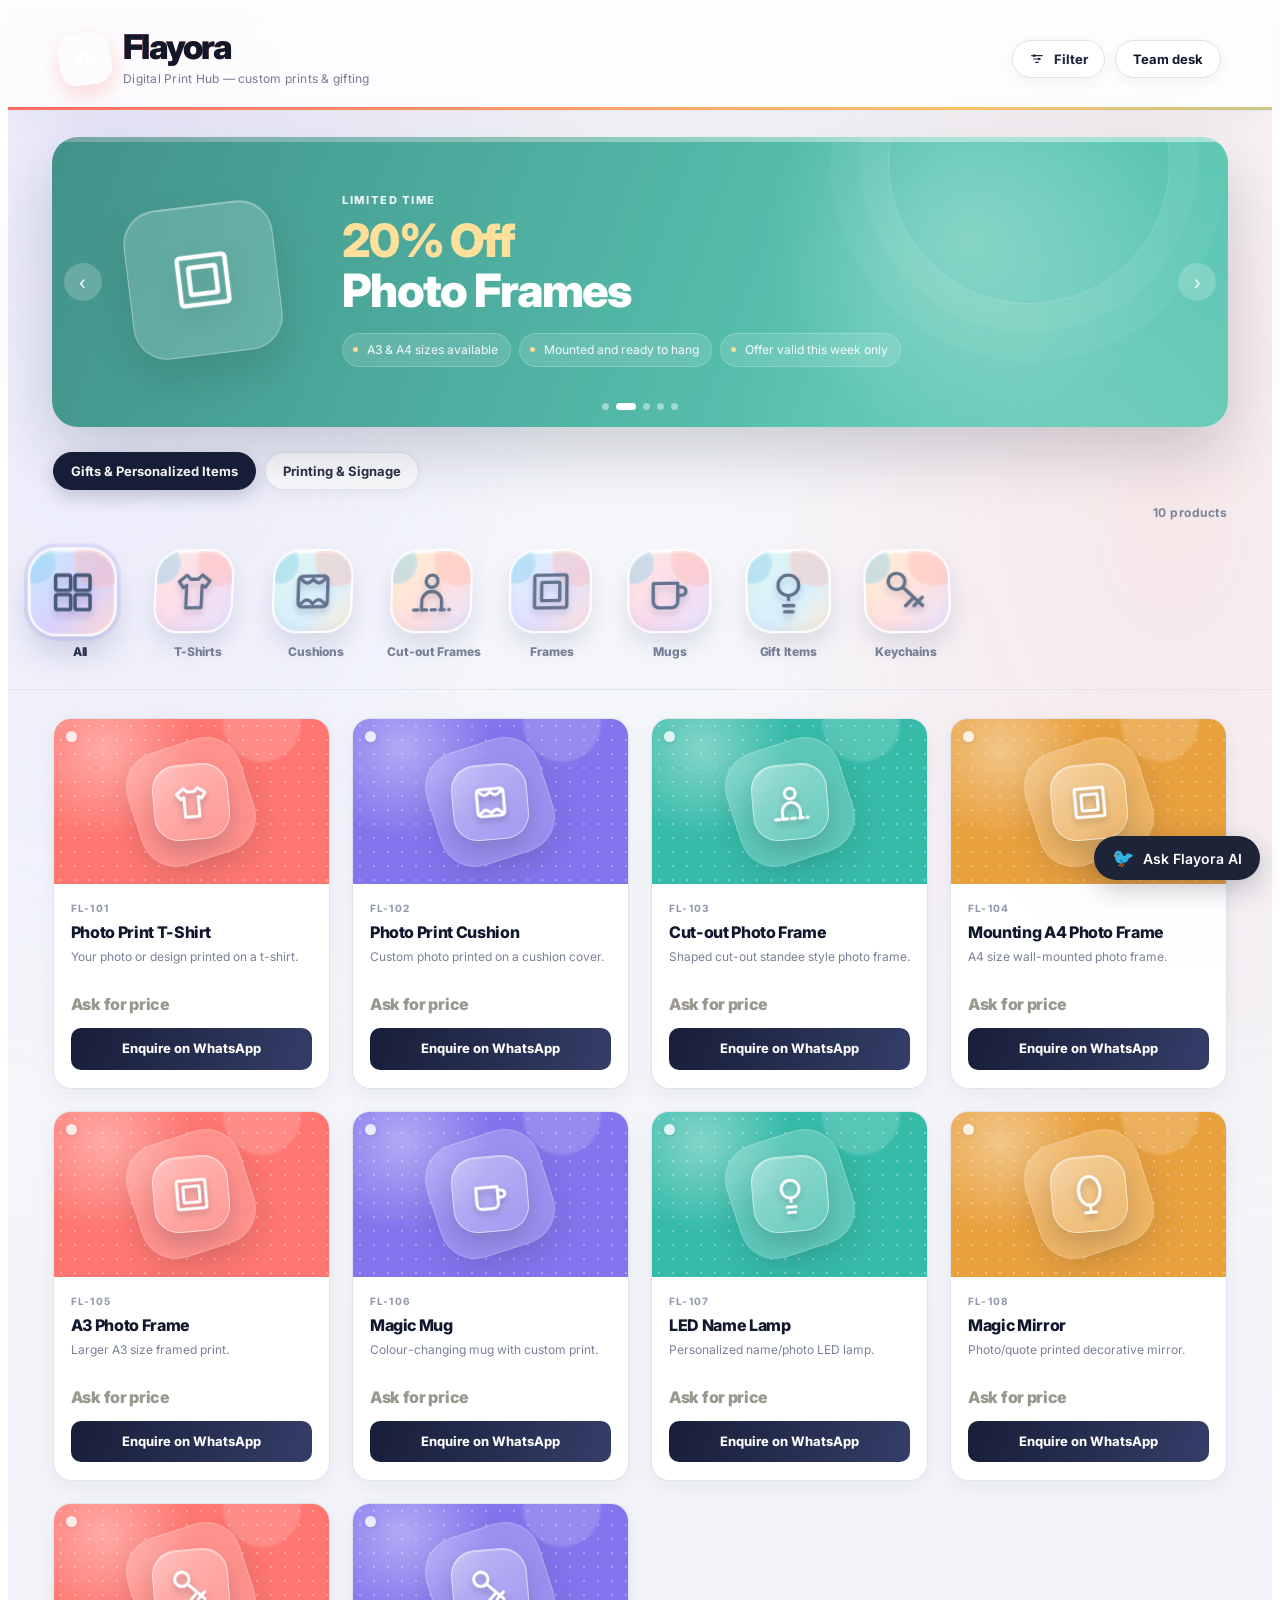
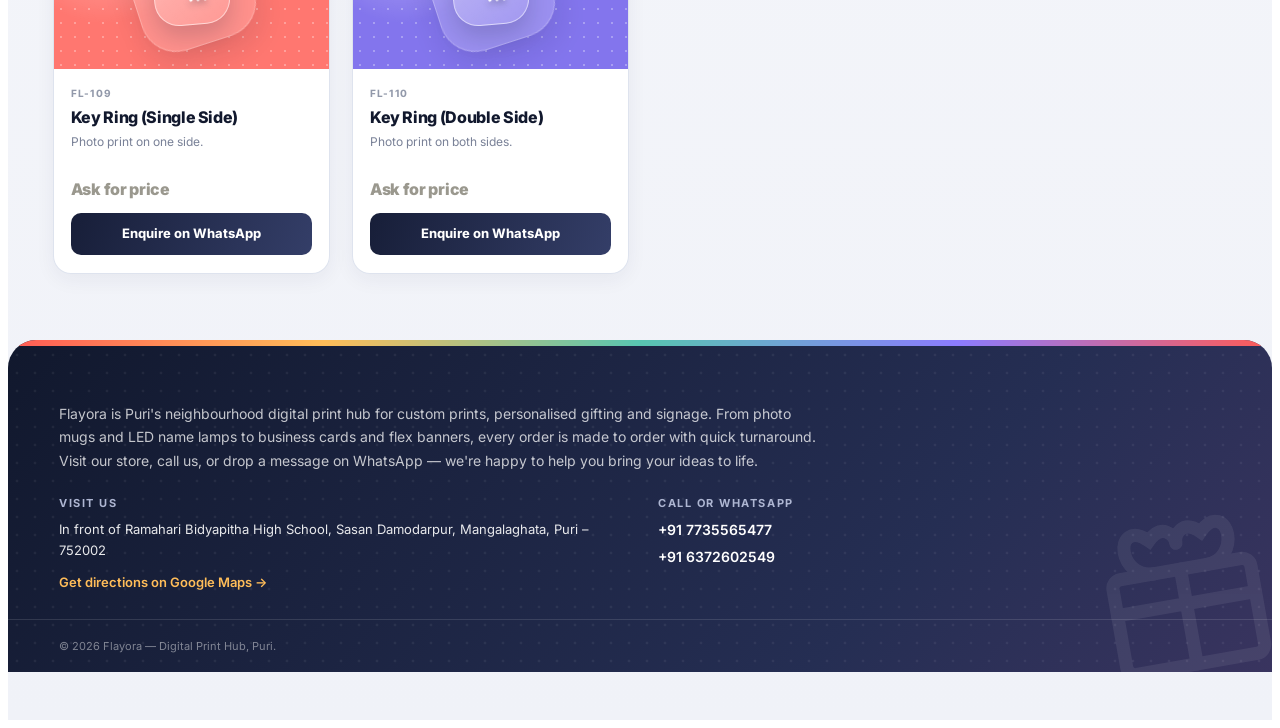
==== commit 57bdc53e: "Register installable Flayora PWA" ====
--- a/index.html
+++ b/index.html
@@ -4,6 +4,11 @@
   <meta charset="utf-8">
   <meta name="viewport" content="width=device-width, initial-scale=1">
   <meta name="theme-color" content="#F7F3EC">
+  <meta name="mobile-web-app-capable" content="yes">
+  <meta name="apple-mobile-web-app-capable" content="yes">
+  <meta name="apple-mobile-web-app-status-bar-style" content="default">
+  <link rel="manifest" href="/manifest.webmanifest">
+  <link rel="icon" type="image/svg+xml" href="/icons/flayora.svg">
   <title>Flayora — Digital Print Hub</title>
 <style>
   @import url('https://fonts.googleapis.com/css2?family=Fraunces:opsz,wght@9..144,500;9..144,600;9..144,700&family=Inter:wght@400;500;600&display=swap');
@@ -284,40 +289,6 @@
 
   /* Team view */
   .fl-team-wrap { padding: 24px; max-width: 1020px; margin: 0 auto; }
-  .fl-team-nav { display:flex; gap:8px; overflow-x:auto; padding:4px 0 10px; }
-  .fl-team-nav .fl-tab { white-space:nowrap; border-radius:999px; padding:9px 16px; }
-  .fl-overview-head { display:flex; justify-content:space-between; align-items:flex-end; gap:16px; flex-wrap:wrap; margin:8px 0 22px; }
-  .fl-overline { display:block; color:#9a988e; font-size:10px; font-weight:700; letter-spacing:1.5px; }
-  .fl-overview-head h3 { margin:7px 0 4px; font:600 28px "Fraunces",serif; color:var(--ink); }
-  .fl-overview-head p { margin:0; color:#77756d; font-size:13px; }
-  .fl-overview-live { display:inline-flex; align-items:center; gap:7px; padding:7px 11px; border:1px solid #dce7dc; border-radius:999px; color:#527052; background:#f4f8f3; font-size:11px; }
-  .fl-overview-live i { width:7px; height:7px; border-radius:50%; background:#6e9a6e; box-shadow:0 0 0 3px #e2eee1; }
-  .fl-overview-grid { display:grid; grid-template-columns:repeat(3,minmax(0,1fr)); gap:12px; }
-  .fl-overview-card { min-width:0; padding:17px; background:#fff; border:1px solid var(--line); border-radius:10px; box-shadow:0 4px 16px rgba(30,28,22,.025); }
-  .fl-overview-card span { display:block; color:#77756d; font-size:12px; }
-  .fl-overview-card strong { display:block; margin:8px 0 4px; color:var(--ink); font:600 30px "Fraunces",serif; }
-  .fl-overview-card small { color:#9a988e; font-size:11px; }
-  .fl-overview-card.attention { border-color:#e8d6b5; background:#fffaf0; }
-  .fl-overview-card.attention strong { color:#a67518; }
-  .fl-overview-lower { display:grid; grid-template-columns:1fr 1fr; gap:14px; margin-top:15px; }
-  .fl-overview-panel { min-width:0; padding:18px; background:#fff; border:1px solid var(--line); border-radius:10px; }
-  .fl-overview-panel-head { display:flex; align-items:center; justify-content:space-between; gap:10px; margin-bottom:12px; }
-  .fl-overview-panel h4 { margin:5px 0 0; font:600 18px "Fraunces",serif; color:var(--ink); }
-  .fl-overview-action { width:100%; display:flex; align-items:center; gap:12px; padding:12px 2px; text-align:left; border:0; border-top:1px solid #f0eee8; background:transparent; color:var(--ink); cursor:pointer; }
-  .fl-overview-action > span:nth-last-child(1) { margin-left:auto; color:#9a988e; }
-  .fl-overview-action-icon { display:grid; place-items:center; width:34px; height:34px; flex:none; border-radius:9px; background:#f5f1e8; font-size:18px; }
-  .fl-overview-action b,.fl-overview-action small { display:block; }
-  .fl-overview-action b { font-size:12px; }
-  .fl-overview-action small { margin-top:3px; color:#99968d; font-size:10px; }
-  .fl-overview-link { border:0; background:none; color:#8c6a2c; font-size:11px; cursor:pointer; }
-  .fl-overview-activity { display:flex; align-items:flex-start; gap:10px; padding:12px 0; border-top:1px solid #f0eee8; }
-  .fl-activity-dot { width:8px; height:8px; margin-top:4px; flex:none; border-radius:50%; background:#c89b4d; }
-  .fl-overview-activity strong,.fl-overview-activity small { display:block; }
-  .fl-overview-activity strong { font-size:12px; font-weight:600; }
-  .fl-overview-activity small { margin-top:4px; color:#99968d; font-size:10px; }
-  .fl-overview-empty { padding:20px 0; color:#99968d; font-size:12px; }
-  .fl-overview-note { margin:14px 2px; color:#9a988e; font-size:10px; line-height:1.6; }
-  @media(max-width:640px) { .fl-overview-grid { grid-template-columns:repeat(2,minmax(0,1fr)); gap:8px; } .fl-overview-card { padding:13px; } .fl-overview-card strong { font-size:25px; } .fl-overview-lower { grid-template-columns:1fr; } .fl-overview-head h3 { font-size:24px; } }
   .fl-team-bar { display: flex; justify-content: space-between; align-items: center; margin-bottom: 20px; flex-wrap: wrap; gap: 10px; }
   .fl-btn {
     background: var(--ink); color: #fff; border: none; padding: 10px 16px;
@@ -914,277 +885,7 @@
     #flayora-root .fl-category-tabs .fl-tab-badge {transition:none!important}
   }
 
-
-
-  /* Smooth, crisp storefront polish */
-  html { scroll-behavior: smooth; }
-  body, #flayora-root {
-    -webkit-font-smoothing: antialiased;
-    -moz-osx-font-smoothing: grayscale;
-    text-rendering: optimizeLegibility;
-  }
-  #flayora-root * { -webkit-tap-highlight-color: transparent; }
-  #flayora-root button,
-  #flayora-root a,
-  #flayora-root input,
-  #flayora-root select,
-  #flayora-root textarea {
-    touch-action: manipulation;
-  }
-  #flayora-root button,
-  #flayora-root a {
-    transition:
-      color .22s ease,
-      background-color .22s ease,
-      border-color .22s ease,
-      box-shadow .24s ease,
-      transform .24s cubic-bezier(.2,.75,.25,1),
-      opacity .22s ease;
-  }
-  #flayora-root .fl-grid {
-    align-items: stretch;
-    gap: clamp(14px, 2vw, 22px);
-  }
-  #flayora-root .fl-card {
-    border-radius: 12px;
-    transform: translateZ(0);
-    backface-visibility: hidden;
-    transition: transform .28s cubic-bezier(.2,.75,.25,1),
-                box-shadow .28s ease,
-                border-color .22s ease;
-  }
-  #flayora-root .fl-card:active { transform: scale(.985); }
-  #flayora-root .fl-card-top { overflow: hidden; }
-  #flayora-root .fl-photo {
-    display: block;
-    image-rendering: auto;
-    backface-visibility: hidden;
-    transform: translateZ(0);
-    transition: transform .45s cubic-bezier(.2,.75,.25,1);
-  }
-  #flayora-root .fl-tab,
-  #flayora-root .fl-section-btn,
-  #flayora-root .fl-enquire,
-  #flayora-root .fl-filter-trigger {
-    transition: transform .22s cubic-bezier(.2,.75,.25,1),
-                background-color .22s ease,
-                color .22s ease,
-                box-shadow .22s ease,
-                border-color .22s ease;
-  }
-  #flayora-root .fl-category-tabs {
-    scroll-behavior: smooth;
-    -webkit-overflow-scrolling: touch;
-    overscroll-behavior-x: contain;
-  }
-  #flayora-root .fl-hero-track {
-    transition: transform .68s cubic-bezier(.22,.75,.2,1);
-  }
-  #flayora-root img {
-    image-rendering: auto;
-    -webkit-user-drag: none;
-  }
-  #flayora-root .fl-header {
-    -webkit-backdrop-filter: blur(10px);
-    backdrop-filter: blur(10px);
-  }
-  @media (hover:hover) and (pointer:fine) {
-    #flayora-root .fl-card:hover {
-      transform: translateY(-5px) translateZ(0);
-      border-color: rgba(139,124,255,.28);
-      box-shadow: 0 16px 34px rgba(26,35,68,.12);
-    }
-    #flayora-root .fl-card:hover .fl-photo { transform: scale(1.035) translateZ(0); }
-    #flayora-root .fl-enquire:hover,
-    #flayora-root .fl-section-btn:hover,
-    #flayora-root .fl-filter-trigger:hover { transform: translateY(-2px); }
-  }
-  @media (max-width:700px) {
-    #flayora-root .fl-grid { gap: 12px; padding: 18px 14px; }
-    #flayora-root .fl-card { border-radius: 10px; }
-    #flayora-root .fl-header {
-      -webkit-backdrop-filter: none;
-      backdrop-filter: none;
-    }
-  }
-  @media (prefers-reduced-motion:reduce) {
-    html { scroll-behavior: auto; }
-    #flayora-root *,
-    #flayora-root *::before,
-    #flayora-root *::after {
-      scroll-behavior: auto !important;
-      animation-duration: .01ms !important;
-      animation-iteration-count: 1 !important;
-      transition-duration: .01ms !important;
-    }
-  }
-
-
-  /* Follow the visitor's device appearance preference automatically. */
-
-
-  .fl-hero-manager { background:#fff; border:1px solid var(--line); border-radius:10px; padding:18px; margin-bottom:18px; }
-  .fl-hero-edit-card { border:1px solid var(--line); border-radius:8px; padding:14px; margin:12px 0; }
-  .fl-hero-edit-head { display:flex; justify-content:space-between; align-items:center; margin-bottom:10px; }
-  .fl-hero-upload-preview { min-height:110px; margin:8px 0 12px; border-radius:8px; background:linear-gradient(120deg,#25304a,#6e8b6e); background-size:cover; background-position:center; display:grid; place-items:center; color:#fff; font-size:13px; }
-  .fl-hero-edit-card input,.fl-hero-edit-card textarea { width:100%; padding:9px 10px; border:1px solid var(--line); border-radius:5px; margin:4px 0 12px; }
-  .fl-hero-message { max-width:560px; color:rgba(255,255,255,.96); font-size:14px; line-height:1.5; margin:0 0 14px; text-shadow:0 1px 3px rgba(0,0,0,.35); }
-  .fl-hero-cta { display:inline-flex; align-items:center; padding:10px 18px; border-radius:5px; background:#fff; color:#1d2438; font-size:13px; font-weight:700; text-decoration:none; }
-  .fl-hero { touch-action:pan-y; user-select:none; -webkit-user-select:none; }
-  .fl-hero-slide { background-size:cover; background-position:center; }
-  .fl-hero-heading div { text-shadow:0 2px 8px rgba(0,0,0,.4); }
-
-
-  /* Oversized pastel-glass category tiles with a horizontal swipe rail */
-  #flayora-root .fl-category-tabs {
-    display:flex; flex-wrap:nowrap; align-items:flex-start; gap:22px;
-    overflow-x:auto; overflow-y:visible; padding:20px 24px 18px;
-    scroll-snap-type:x mandatory; -webkit-overflow-scrolling:touch;
-  }
-  #flayora-root .fl-category-tabs .fl-tab {
-    flex:0 0 84px; min-width:84px; gap:9px; scroll-snap-align:start;
-  }
-  #flayora-root .fl-category-tabs .fl-tab-badge {
-    width:84px; height:84px; border-radius:25px; border:2px solid rgba(255,255,255,.92);
-    background:
-      radial-gradient(circle at 18% 18%,rgba(255,255,255,.95) 0 12%,transparent 34%),
-      linear-gradient(140deg,#c9e9f7 0%,#e7dafa 48%,#ffe0d8 100%);
-    box-shadow:0 9px 18px rgba(77,83,125,.13),inset 0 2px 5px rgba(255,255,255,.95),inset 0 -5px 10px rgba(117,107,157,.08);
-    transition:transform .28s cubic-bezier(.2,.8,.2,1),box-shadow .28s ease;
-  }
-  #flayora-root .fl-category-tabs .fl-tab:nth-child(3n+2) .fl-tab-badge {
-    background:radial-gradient(circle at 18% 18%,rgba(255,255,255,.95) 0 12%,transparent 34%),linear-gradient(140deg,#cdeaf5,#f3d8e9 58%,#ffe6d5);
-  }
-  #flayora-root .fl-category-tabs .fl-tab:nth-child(3n) .fl-tab-badge {
-    background:radial-gradient(circle at 18% 18%,rgba(255,255,255,.95) 0 12%,transparent 34%),linear-gradient(140deg,#d9e9d8,#e5e0f5 58%,#f8e5d4);
-  }
-  #flayora-root .fl-category-tabs .fl-tab-badge svg {
-    width:46px; height:46px; stroke-width:1.7;
-    filter:drop-shadow(0 3px 2px rgba(39,49,78,.18));
-  }
-  #flayora-root .fl-category-tabs .fl-tab.active .fl-tab-badge {
-    border-color:#fff; background:linear-gradient(140deg,#c8e8f5,#eadcf6 52%,#ffdfd5);
-    box-shadow:0 11px 22px rgba(99,91,158,.22),inset 0 2px 6px rgba(255,255,255,.98);
-    transform:translateY(-3px) scale(1.035);
-  }
-  #flayora-root .fl-category-tabs .fl-tab.active .fl-tab-label { color:var(--ink); }
-  #flayora-root .fl-category-tabs .fl-tab-label { font-size:12px; font-weight:650; white-space:nowrap; }
-  @media(max-width:560px) {
-    #flayora-root .fl-category-tabs { gap:18px; padding-left:20px; padding-right:20px; }
-    #flayora-root .fl-category-tabs .fl-tab { flex-basis:78px; min-width:78px; }
-    #flayora-root .fl-category-tabs .fl-tab-badge { width:78px; height:78px; border-radius:23px; }
-    #flayora-root .fl-category-tabs .fl-tab-badge svg { width:43px; height:43px; }
-  }
-
-  @media (prefers-color-scheme: dark) {
-    #flayora-root {
-      color-scheme: dark;
-      --paper: #151923;
-      --ink: #eef1fa;
-      --charcoal: #d9deea;
-      --line: #343b4b;
-      background:
-        radial-gradient(circle, rgba(220,228,245,0.045) 1.2px, transparent 1.3px) 0 0/22px 22px,
-        radial-gradient(ellipse at top, #202637 0%, #171d2a 48%, #111620 100%);
-      color: var(--charcoal);
-    }
-    #flayora-root .fl-header { background-color: rgba(20,25,36,.82); }
-    #flayora-root .fl-brand p,
-    #flayora-root .fl-tab-label,
-    #flayora-root .fl-desc,
-    #flayora-root .fl-overview-head p,
-    #flayora-root .fl-overview-card span,
-    #flayora-root .fl-overview-action small,
-    #flayora-root .fl-overview-activity small,
-    #flayora-root .fl-modal label,
-    #flayora-root .fl-restock-label { color: #aeb7c9; }
-    #flayora-root .fl-team-link { border-color: #cbd3e3; color: #e8edf8; }
-    #flayora-root .fl-team-link:hover { background: #e8edf8; color: #171d2a; }
-    #flayora-root .fl-section-btn,
-    #flayora-root .fl-tab-badge,
-    #flayora-root .fl-card,
-    #flayora-root .fl-overview-card,
-    #flayora-root .fl-overview-panel,
-    #flayora-root .fl-modal,
-    #flayora-root .fl-detail-modal,
-    #flayora-root .fl-icon-opt {
-      background-color: #202838;
-      color: #e6ebf5;
-      border-color: #3a4559;
-    }
-    #flayora-root .fl-section-btn.active,
-    #flayora-root .fl-tab.active .fl-tab-badge,
-    #flayora-root .fl-btn,
-    #flayora-root .fl-enquire { background: #e8edf8; color: #182033; border-color: #e8edf8; }
-    #flayora-root .fl-section-btn.active { color: #182033; }
-    #flayora-root .fl-tab.active .fl-tab-label,
-    #flayora-root .fl-name,
-    #flayora-root .fl-price,
-    #flayora-root .fl-overview-head h3,
-    #flayora-root .fl-overview-card strong,
-    #flayora-root .fl-overview-panel h4,
-    #flayora-root .fl-overview-action,
-    #flayora-root .fl-table th,
-    #flayora-root .fl-detail-modal h2,
-    #flayora-root .fl-detail-modal h3 { color: #eef1fa; }
-    #flayora-root .fl-stock-toolbar input,
-    #flayora-root .fl-stock-toolbar select,
-    #flayora-root .fl-status-select,
-    #flayora-root .fl-name-input,
-    #flayora-root .fl-modal input,
-    #flayora-root .fl-modal select,
-    #flayora-root .fl-modal textarea,
-    #flayora-root input,
-    #flayora-root select,
-    #flayora-root textarea {
-      background-color: #151c29;
-      color: #eef1fa;
-      border-color: #465168;
-    }
-    #flayora-root input::placeholder,
-    #flayora-root textarea::placeholder { color: #8994a9; }
-    #flayora-root .fl-btn.secondary { background: transparent; color: #e6ebf5; border-color: #59657b; }
-    #flayora-root .fl-overview-card.attention { background: #342d20; border-color: #6d5830; }
-    #flayora-root .fl-overview-action-icon { background: #30394b; }
-    #flayora-root .fl-overview-action,
-    #flayora-root .fl-overview-activity { border-color: #354054; }
-    #flayora-root .fl-overview-live { background: #1e3029; border-color: #355746; color: #a9d2b2; }
-    #flayora-root .fl-bulk-bar { background: #382f1e; border-color: #6c5832; color: #f1d69c; }
-    #flayora-root .fl-bulk-bar button { background: #242b38; }
-    #flayora-root .fl-icon-opt.selected { background: #442b31; }
-    #flayora-root .fl-hole { background: #202838; border-color: #7c879a; }
-    #flayora-root .fl-modal-bg { background: rgba(0,0,0,.72); }
-    #flayora-root .fl-empty { color: #aeb7c9; }
-    #flayora-root .fl-table td { border-color: #343b4b; }
-    #flayora-root .fl-enquire.disabled { background: #394254; color: #aeb7c9; }
-  }
-
-  /* Theme-aware surfaces for rules introduced after the original theme block. */
-  @media (prefers-color-scheme: dark) {
-    #flayora-root .fl-category-tabs .fl-tab-badge {
-      background: linear-gradient(145deg,#29334a,#303047 55%,#3b303c);
-      border-color:#59627a;
-      box-shadow:0 8px 18px rgba(0,0,0,.28),inset 0 1px 0 rgba(255,255,255,.08);
-      color:#e6ebf5;
-    }
-    #flayora-root .fl-category-tabs .fl-tab-badge svg {stroke:#e6ebf5}
-    #flayora-root .fl-category-tabs .fl-tab-label,
-    #flayora-root .fl-category-tabs .fl-tab.active .fl-tab-label {color:#d8deeb}
-    #flayora-root .fl-category-tabs .fl-tab.active .fl-tab-badge {
-      background:linear-gradient(145deg,#3b4564,#4a416d);
-      border-color:#8993b4;
-    }
-    #flayora-root .fl-filter-drawer {background:linear-gradient(160deg,#202838,#171e2c);color:#e6ebf5}
-    #flayora-root .fl-filter-head,
-    #flayora-root .fl-filter-foot {border-color:#3a4559;background:#202838}
-    #flayora-root .fl-filter-group {border-color:#3a4559}
-    #flayora-root .fl-filter-control,
-    #flayora-root .fl-filter-close,
-    #flayora-root .fl-filter-reset {background:#151c29;color:#eef1fa;border-color:#465168}
-  }
-
 </style>
-  <link rel="stylesheet" href="/ai/ai-widget.css">
 </head>
 <body>
 <div id="flayora-root"></div>
@@ -1295,8 +996,8 @@
   let state = {
     products: [], view: "shop", activeSection: "", activeCategory: "All",
     teamUnlocked: false, showProductModal: false, editingCode: null, pinError: "", productModalError: "",
-    analytics: { visits: 0, enquiries: [] }, teamTab: "overview", pendingIcon: "gift",
-    imageCache: {}, heroSlides: [], stockSearch: "", stockStatusFilter: "all", selectedCodes: [],
+    analytics: { visits: 0, enquiries: [] }, teamTab: "stock", pendingIcon: "gift",
+    imageCache: {}, stockSearch: "", stockStatusFilter: "all", selectedCodes: [],
     shopFilters: { budget: "any", minPrice: "", maxPrice: "", availability: false, newArrivals: false, sort: "default", color: "any", occasion: "any", personalized: false, bulk: false },
     shopFilterDraft: null, showFilterDrawer: false,
     lastSyncedAt: null, duplicateSource: null, viewingProduct: null, detailImageIndex: 0
@@ -1388,20 +1089,10 @@
             idx = parseInt(rest.slice(lastColon + 1), 10);
           }
           if (!state.imageCache[code]) state.imageCache[code] = [];
-          let imageValue = r.value;
-          try { const decoded = JSON.parse(imageValue); if (typeof decoded === "string" && decoded.startsWith("data:image/")) imageValue = decoded; } catch (e) {}
-          state.imageCache[code][idx] = imageValue;
+          state.imageCache[code][idx] = r.value;
         } catch (e) {}
       }));
-      // Preserve uploaded photo slot order: slot 0 is the main image, followed by slots 1 and 2.
     } catch (e) { /* no images yet */ }
-  }
-
-  // Uploaded product photos are JPG/PNG. Older slot-0 records may contain a generated SVG placeholder; never promote those over real photos.
-  function getProductPhotos(code) {
-    return (state.imageCache[code] || []).filter(src =>
-      typeof src === "string" && src.trim() && !src.trim().toLowerCase().startsWith("data:image/svg+xml")
-    );
   }
 
   async function saveImage(code, index, dataUrl) {
@@ -1432,41 +1123,24 @@
       state.products = SAMPLE_PRODUCTS;
       state.cloudReadError = String(e && (e.message || e) || "Local storage is unavailable");
     }
-
-    // Render the storefront as soon as the catalogue is available. Do not make visitors
-    // wait for dozens of individual image reads or analytics writes before seeing the page.
-    // Open a product directly when the AI links to ?product=FL-xxx.
+    state.activeSection = state.products[0] ? state.products[0].section : "";
+    // Allow Flayora AI product cards to open a specific storefront product.
     const requestedProduct = new URLSearchParams(window.location.search).get("product");
-    state.viewingProduct = requestedProduct && state.products.some(p => p.code === requestedProduct) ? requestedProduct : null;
-    state.detailImageIndex = 0;
-    state.activeSection = state.products[0] ? state.products[0].section : "";
-    state.heroSlides = HERO_SLIDES.map(x => JSON.parse(JSON.stringify(x)));
+    if (requestedProduct) {
+      const matchedProduct = state.products.find(p => p.code === requestedProduct);
+      if (matchedProduct) {
+        state.viewingProduct = matchedProduct.code;
+        state.detailImageIndex = 0;
+        state.activeSection = matchedProduct.section || state.activeSection;
+      }
+    }
+    await loadImages();
+    await loadAnalytics();
+    state.analytics.visits += 1;
+    await saveAnalytics();
+    state.lastSyncedAt = new Date();
     render();
     startStockSync();
-
-    // Load optional media and analytics after first paint, then refresh the view once media arrives.
-    Promise.all([
-      (async () => {
-        try {
-          const heroRes = await window.storage.get("flayora-hero-slides", true);
-          state.heroSlides = heroRes && heroRes.value ? JSON.parse(heroRes.value) : HERO_SLIDES.map(x => JSON.parse(JSON.stringify(x)));
-          await Promise.all(state.heroSlides.map(async (slide, i) => {
-            try { const img = await window.storage.get(`flayora-hero-image:${i}`, true); if (img && img.value) slide.imageUrl = img.value; } catch (e) {}
-          }));
-        } catch (e) { state.heroSlides = HERO_SLIDES.map(x => JSON.parse(JSON.stringify(x))); }
-      })(),
-      loadImages()
-    ]).then(() => {
-      state.lastSyncedAt = new Date();
-      render();
-    }).catch(e => console.warn("Optional storefront media could not be fully loaded:", e));
-
-    (async () => {
-      try {
-        await loadAnalytics();
-        await logAnalyticsEvent("page_view");
-      } catch (e) { console.warn("Analytics could not be updated:", e); }
-    })();
   }
 
   async function pollCatalog(force) {
@@ -1520,45 +1194,28 @@
 
   async function loadAnalytics() {
     try {
-      const response = await fetch("/api/analytics", { headers: { Accept: "application/json" } });
-      if (!response.ok) throw new Error("Analytics endpoint returned " + response.status);
-      const data = await response.json();
-      state.analytics = { visits: Number(data.visits || 0), enquiries: Array.isArray(data.enquiries) ? data.enquiries.slice(0, 200) : [] };
-    } catch (e) {
-      console.warn("Analytics read failed:", e);
-      state.analytics = { visits: 0, enquiries: [] };
-    }
-  }
-
-  async function logAnalyticsEvent(type, product) {
+      const res = await window.storage.get(ANALYTICS_KEY, true);
+      state.analytics = res && res.value ? JSON.parse(res.value) : { visits: 0, enquiries: [] };
+    } catch (e) { state.analytics = { visits: 0, enquiries: [] }; }
+  }
+
+  async function saveAnalytics() {
+    // Anonymous visitors must not be allowed to write arbitrary records into the shared key/value table.
+    // Local preview analytics are stored in this browser only.
+    if (!state.teamUnlocked) return false;
     try {
-      const payload = { type };
-      if (product) {
-        payload.code = String(product.code || "").slice(0, 40);
-        payload.name = String(product.name || "").slice(0, 100);
-      }
-      const response = await fetch("/api/analytics", {
-        method: "POST",
-        headers: { "Content-Type": "application/json", Accept: "application/json" },
-        body: JSON.stringify(payload),
-        keepalive: true
-      });
-      if (!response.ok) throw new Error("Analytics event rejected (" + response.status + ")");
+      await window.storage.set(ANALYTICS_KEY, JSON.stringify(state.analytics), true);
       return true;
     } catch (e) {
-      console.warn("Analytics event could not be recorded:", e);
+      console.error("Analytics save failed", e);
       return false;
     }
   }
 
-  async function saveAnalytics() {
-    // Analytics are written by the server endpoint, never by anonymous browser clients to the catalogue store.
-    return false;
-  }
-
   async function logEnquiry(code, name) {
-    await logAnalyticsEvent("enquiry", { code, name });
-    await loadAnalytics();
+    state.analytics.enquiries.unshift({ code, name, time: new Date().toLocaleString() });
+    state.analytics.enquiries = state.analytics.enquiries.slice(0, 200);
+    await saveAnalytics();
   }
 
   function accentFor(category) {
@@ -1600,8 +1257,7 @@
   }
 
   function goToHeroSlide(i) {
-    const slideCount = (state.heroSlides.length || HERO_SLIDES.length);
-    heroIndex = (i + slideCount) % slideCount;
+    heroIndex = (i + HERO_SLIDES.length) % HERO_SLIDES.length;
     const track = document.getElementById("fl-hero-track");
     if (track) track.style.transform = `translateX(-${heroIndex * 100}%)`;
     document.querySelectorAll(".fl-hero-dot").forEach((d, idx) => d.classList.toggle("active", idx === heroIndex));
@@ -1681,7 +1337,7 @@
       const locked = p.stockType === "single" && p.status !== "available";
       const ribbon = locked ? `<div class="fl-ribbon" style="background:${p.status === "sold" ? "var(--ink)" : "var(--mustard)"}">${p.status === "sold" ? "Sold" : "Booked"}</div>` : "";
       const priceHtml = p.price ? `<div class="fl-price">₹${p.price}</div>` : `<div class="fl-price tbd">Ask for price</div>`;
-      const galleryPhotos = getProductPhotos(p.code);
+      const galleryPhotos = (state.imageCache[p.code] || []).filter(Boolean);
       const photo = galleryPhotos[0] || p.image;
       const newTag = isNewArrival(p) ? `<span class="fl-new-tag">New arrival</span>` : "";
       return `
@@ -1766,14 +1422,19 @@
       </div>
       <div class="fl-hero" id="fl-hero">
         <div class="fl-hero-track" id="fl-hero-track" style="transform:translateX(-${heroIndex * 100}%)">
-          ${(state.heroSlides.length ? state.heroSlides : HERO_SLIDES).map(s => `
-            <div class="fl-hero-slide" style="${s.imageUrl ? `background-image:linear-gradient(90deg,rgba(10,14,25,.78),rgba(10,14,25,.16)),url('${escapeHtml(s.imageUrl)}');background-size:cover;background-position:center` : `background:${s.bg || 'linear-gradient(120deg,#25304a,#6e8b6e)'}`}">
+          ${HERO_SLIDES.map(s => `
+            <div class="fl-hero-slide" style="background:${s.bg}">
+              <div class="fl-hero-topbar"></div>
               <div class="fl-hero-content">
+                <div class="fl-hero-visual">${ICONS[s.icon] || ICONS.gift}</div>
                 <div class="fl-hero-text">
-                  ${s.eyebrow ? `<div class="fl-hero-eyebrow">${escapeHtml(s.eyebrow)}</div>` : ""}
-                  <div class="fl-hero-heading"><div>${escapeHtml((s.headingLines||[]).map(l=>l.text).filter(Boolean).join(" ") || s.headline || "")}</div></div>
-                  ${s.message || (s.bullets||[]).length ? `<p class="fl-hero-message">${escapeHtml(s.message || (s.bullets||[]).join(" · "))}</p>` : ""}
-                  ${s.buttonText ? `<a class="fl-hero-cta" href="${escapeHtml(s.buttonUrl || '#')}" ${((s.buttonUrl||"").startsWith("https://") || (s.buttonUrl||"").startsWith("http://")) ? 'target="_blank" rel="noopener"' : ""}>${escapeHtml(s.buttonText)}</a>` : ""}
+                  <div class="fl-hero-eyebrow">${escapeHtml(s.eyebrow)}</div>
+                  <div class="fl-hero-heading">
+                    ${s.headingLines.map(l => `<div class="${l.accent ? "accent" : ""}">${escapeHtml(l.text)}</div>`).join("")}
+                  </div>
+                  <ul class="fl-hero-bullets">
+                    ${s.bullets.map(b => `<li>${escapeHtml(b)}</li>`).join("")}
+                  </ul>
                 </div>
               </div>
             </div>`).join("")}
@@ -1781,10 +1442,9 @@
         <button class="fl-hero-arrow prev" id="fl-hero-prev" aria-label="Previous">‹</button>
         <button class="fl-hero-arrow next" id="fl-hero-next" aria-label="Next">›</button>
         <div class="fl-hero-dots">
-          ${(state.heroSlides.length ? state.heroSlides : HERO_SLIDES).map((_, i) => `<button class="fl-hero-dot ${i === heroIndex ? "active" : ""}" data-slide="${i}"></button>`).join("")}
+          ${HERO_SLIDES.map((_, i) => `<button class="fl-hero-dot ${i === heroIndex ? "active" : ""}" data-slide="${i}"></button>`).join("")}
         </div>
       </div>
-
       <div class="fl-sections">${sectionTabs}</div>
       <div class="fl-shop-tools fl-results-toolbar">
         <span class="fl-results-count">${visible.length} ${visible.length === 1 ? "product" : "products"}</span>
@@ -1826,7 +1486,7 @@
   function renderProductDetail() {
     const p = state.products.find(p => p.code === state.viewingProduct);
     if (!p) return "";
-    const gallery = getProductPhotos(p.code);
+    const gallery = (state.imageCache[p.code] || []).filter(Boolean);
     const images = gallery.length ? gallery : (p.image ? [p.image] : []);
     const idx = images.length ? Math.min(state.detailImageIndex, images.length - 1) : 0;
     const locked = p.stockType === "single" && p.status !== "available";
@@ -1980,86 +1640,16 @@
             ${state.teamTab === "stock" ? `<button class="fl-btn" id="fl-add-product">+ Add product</button>` : ""}
           </div>
         </div>
-        <div class="fl-tabs fl-team-nav" style="margin-bottom:18px;">
-          <button class="fl-tab ${state.teamTab === "overview" ? "active" : ""}" data-teamtab="overview">Overview</button>
-          <button class="fl-tab ${state.teamTab === "stock" ? "active" : ""}" data-teamtab="stock">Inventory</button>
-          <button class="fl-tab ${state.teamTab === "log" ? "active" : ""}" data-teamtab="log">Enquiries</button>
-          <button class="fl-tab ${state.teamTab === "banners" ? "active" : ""}" data-teamtab="banners">Hero banners</button>
+        <div class="fl-tabs" style="margin-bottom:18px;">
+          <button class="fl-tab ${state.teamTab === "stock" ? "active" : ""}" data-teamtab="stock">Stock</button>
+          <button class="fl-tab ${state.teamTab === "log" ? "active" : ""}" data-teamtab="log">Enquiry log</button>
         </div>
-        ${state.teamTab === "overview" ? renderTeamOverview() : state.teamTab === "stock" ? stockPanel : state.teamTab === "banners" ? renderHeroManager() : logPanel}
+        ${state.teamTab === "stock" ? stockPanel : logPanel}
       </div>
       ${modal}
     `;
   }
 
-  function renderHeroManager() {
-    const slides = state.heroSlides.length ? state.heroSlides : HERO_SLIDES.map(x => JSON.parse(JSON.stringify(x)));
-    return `
-      <section class="fl-hero-manager">
-        <h3 style="font-size:20px;margin-bottom:6px;">Storefront hero banners</h3>
-        <p style="color:#777;font-size:13px;margin-bottom:16px;">Upload a promotional image and add a short headline, message and optional action button. Images are displayed as full banner backgrounds.</p>
-        ${slides.map((slide,i)=>`
-          <article class="fl-hero-edit-card">
-            <div class="fl-hero-edit-head"><b>Banner ${i+1}</b><button class="fl-btn secondary" data-hero-remove="${i}" type="button">Remove</button></div>
-            <div class="fl-hero-upload-preview" ${slide.imageDataUrl || slide.imageUrl ? `style="background-image:url('${escapeHtml(slide.imageDataUrl || slide.imageUrl)}')"` : ""}>
-              ${!(slide.imageDataUrl || slide.imageUrl) ? '<span>Banner image preview</span>' : ""}
-            </div>
-            <label>Upload banner image (JPG or PNG)</label>
-            <input type="file" accept="image/jpeg,image/png" data-hero-image="${i}"/>
-            <label>Top header / small label</label>
-            <input data-hero-field="eyebrow" data-hero-index="${i}" value="${escapeHtml(slide.eyebrow||"")}" placeholder="e.g. FESTIVE SPECIAL"/>
-            <label>Main headline</label>
-            <input data-hero-field="headline" data-hero-index="${i}" value="${escapeHtml((slide.headingLines||[]).map(x=>x.text).filter(Boolean).join(" "))}" placeholder="e.g. Make every moment memorable"/>
-            <label>Message / supporting text</label>
-            <textarea rows="3" data-hero-field="message" data-hero-index="${i}" placeholder="Add a short offer, product description or announcement">${escapeHtml(slide.message || (slide.bullets||[]).join(" · "))}</textarea>
-            <div class="fl-form-grid">
-              <div><label>Button text (optional)</label><input data-hero-field="buttonText" data-hero-index="${i}" value="${escapeHtml(slide.buttonText||"")}" placeholder="Shop now"/></div>
-              <div><label>Button link (optional)</label><input data-hero-field="buttonUrl" data-hero-index="${i}" value="${escapeHtml(slide.buttonUrl||"")}" placeholder="https://..."/></div>
-            </div>
-          </article>`).join("")}
-        <div style="display:flex;gap:10px;flex-wrap:wrap;margin-top:14px;">
-          <button class="fl-btn secondary" id="fl-hero-add" type="button">+ Add banner</button>
-          <button class="fl-btn" id="fl-hero-save" type="button">Save banners</button>
-          <button class="fl-btn secondary" id="fl-hero-reset" type="button">Restore defaults</button>
-        </div>
-        <p style="font-size:11px;color:#888;margin-top:12px;">Recommended image: landscape 16:5. Keep text concise so it stays readable on phones.</p>
-      </section>`;
-  }
-
-  function renderTeamOverview() {
-    const total = state.products.length;
-    const single = state.products.filter(p => p.stockType === "single");
-    const available = single.filter(p => p.status === "available").length;
-    const booked = single.filter(p => p.status === "reserved").length;
-    const sold = single.filter(p => p.status === "sold").length;
-    const restock = single.filter(p => p.needsRestock).length;
-    const enquiries = state.analytics.enquiries.length;
-    const recentRows = state.analytics.enquiries.slice(0, 5).map(e => `
-      <div class="fl-overview-activity"><span class="fl-activity-dot"></span>
-        <div><strong>${escapeHtml(e.name || "Product enquiry")}</strong><small>${escapeHtml(e.code || "—")} · ${escapeHtml(e.time || "Recent")}</small></div>
-      </div>`).join("");
-    return `
-      <section class="fl-overview-head"><div><span class="fl-overline">WORKSPACE / OVERVIEW</span><h3>Good to see you.</h3><p>Your Flayora operations at a glance.</p></div><span class="fl-overview-live"><i></i> Catalogue connected</span></section>
-      <section class="fl-overview-grid">
-        <article class="fl-overview-card"><span>Catalogue items</span><strong>${total}</strong><small>Products listed on storefront</small></article>
-        <article class="fl-overview-card"><span>Available stock</span><strong>${available}</strong><small>Ready to reserve or sell</small></article>
-        <article class="fl-overview-card"><span>Booked items</span><strong>${booked}</strong><small>Currently reserved</small></article>
-        <article class="fl-overview-card"><span>Sold items</span><strong>${sold}</strong><small>Single-stock items marked sold</small></article>
-        <article class="fl-overview-card"><span>Customer enquiries</span><strong>${enquiries}</strong><small>Recorded enquiry activity</small></article>
-        <article class="fl-overview-card ${restock ? "attention" : ""}"><span>Restock alerts</span><strong>${restock}</strong><small>${restock ? "Items need replenishment" : "No restock flags right now"}</small></article>
-      </section>
-      <section class="fl-overview-lower">
-        <article class="fl-overview-panel"><div class="fl-overview-panel-head"><div><span class="fl-overline">QUICK ACCESS</span><h4>Workspace tools</h4></div></div>
-          <button class="fl-overview-action" data-overview-go="stock"><span class="fl-overview-action-icon">▦</span><span><b>Manage inventory</b><small>Update products and availability</small></span><span>→</span></button>
-          <button class="fl-overview-action" data-overview-go="log"><span class="fl-overview-action-icon">↗</span><span><b>View enquiries</b><small>Review customer interest</small></span><span>→</span></button>
-          <button class="fl-overview-action" id="fl-overview-add"><span class="fl-overview-action-icon">＋</span><span><b>Add a product</b><small>Publish a catalogue item</small></span><span>→</span></button>
-        </article>
-        <article class="fl-overview-panel"><div class="fl-overview-panel-head"><div><span class="fl-overline">LATEST SIGNALS</span><h4>Recent enquiries</h4></div><button class="fl-overview-link" data-overview-go="log">View all →</button></div>
-          ${recentRows || '<div class="fl-overview-empty">No enquiry activity recorded yet.</div>'}
-        </article>
-      </section>
-      <p class="fl-overview-note">This dashboard reflects the catalogue and enquiry data currently available. Order, production and finance metrics will appear when those modules are connected.</p>`;
-  }
   function renderEnquiryLog() {
     const counts = {};
     state.analytics.enquiries.forEach(e => { counts[e.code] = (counts[e.code] || 0) + 1; });
@@ -2178,25 +1768,10 @@
       const prev = document.getElementById("fl-hero-prev");
       const next = document.getElementById("fl-hero-next");
       if (prev) prev.onclick = () => goToHeroSlide(heroIndex - 1);
-      if (next) next.onclick = () => { goToHeroSlide(heroIndex + 1); startHeroAutoplay(); };
+      if (next) next.onclick = () => goToHeroSlide(heroIndex + 1);
       document.querySelectorAll(".fl-hero-dot").forEach(d => {
-        d.onclick = () => { goToHeroSlide(parseInt(d.dataset.slide, 10)); startHeroAutoplay(); };
+        d.onclick = () => goToHeroSlide(parseInt(d.dataset.slide, 10));
       });
-      let pointerStartX = null, pointerStartY = null;
-      heroEl.onpointerdown = (event) => {
-        if (event.target.closest("button,a")) return;
-        pointerStartX = event.clientX; pointerStartY = event.clientY;
-      };
-      heroEl.onpointerup = (event) => {
-        if (pointerStartX === null) return;
-        const dx=event.clientX-pointerStartX, dy=event.clientY-pointerStartY;
-        pointerStartX=null; pointerStartY=null;
-        if (Math.abs(dx)>42 && Math.abs(dx)>Math.abs(dy)*1.25) {
-          goToHeroSlide(heroIndex + (dx<0 ? 1 : -1));
-          startHeroAutoplay();
-        }
-      };
-      heroEl.onpointercancel = () => { pointerStartX=null; pointerStartY=null; };
       startHeroAutoplay();
     } else {
       clearInterval(heroTimer);
@@ -2205,45 +1780,6 @@
     const openTeam = document.getElementById("fl-open-team");
     if (openTeam) openTeam.onclick = () => { state.view = "team"; render(); };
 
-    document.querySelectorAll("[data-hero-field]").forEach(el => {
-      el.onchange = () => {
-        const idx = Number(el.dataset.heroIndex), field = el.dataset.heroField;
-        const slide = state.heroSlides[idx]; if (!slide) return;
-        if (field === "headline") slide.headingLines = [{text:el.value,accent:false}];
-        else slide[field] = el.value;
-      };
-    });
-    document.querySelectorAll("[data-hero-image]").forEach(input => {
-      input.onchange = async () => {
-        const file = input.files && input.files[0]; if (!file) return;
-        if (!["image/jpeg","image/png"].includes(file.type)) { alert("Please choose a JPG or PNG image."); return; }
-        try { state.heroSlides[Number(input.dataset.heroImage)].imageDataUrl = await compressImage(file); render(); }
-        catch(e) { alert("Image could not be processed. Please try another image."); }
-      };
-    });
-    const heroAdd = document.getElementById("fl-hero-add");
-    if (heroAdd) heroAdd.onclick = () => { state.heroSlides.push({eyebrow:"NEW OFFER",headingLines:[{text:"Your headline",accent:false}],message:"Add your promotional message here.",buttonText:"",buttonUrl:"",bg:"linear-gradient(120deg,#25304a,#6e8b6e)"}); render(); };
-    document.querySelectorAll("[data-hero-remove]").forEach(btn => btn.onclick = () => { state.heroSlides.splice(Number(btn.dataset.heroRemove),1); render(); });
-    const heroSave = document.getElementById("fl-hero-save");
-    if (heroSave) heroSave.onclick = async () => {
-      try {
-        for (let i=0;i<state.heroSlides.length;i++) {
-          const slide=state.heroSlides[i];
-          if (slide.imageDataUrl) {
-            await window.storage.set(`flayora-hero-image:${i}`,slide.imageDataUrl,true);
-            slide.imageUrl=slide.imageDataUrl;
-            delete slide.imageDataUrl;
-          } else if (!slide.imageUrl) {
-            await window.storage.delete(`flayora-hero-image:${i}`,true).catch(()=>{});
-          }
-        }
-        const slidesToSave=state.heroSlides.map(({imageUrl,imageDataUrl,...slide})=>slide);
-        await window.storage.set("flayora-hero-slides",JSON.stringify(slidesToSave),true);
-        heroIndex=0; alert("Hero banners saved."); render();
-      } catch(e) { alert("Could not save the hero banners. Please try again."); }
-    };
-    const heroReset = document.getElementById("fl-hero-reset");
-    if (heroReset) heroReset.onclick = () => { if(confirm("Restore the original five banners?")) { state.heroSlides=HERO_SLIDES.map(x=>JSON.parse(JSON.stringify(x))); render(); } };
     document.querySelectorAll("[data-section]").forEach(btn => {
       btn.onclick = () => { state.activeSection = btn.dataset.section; state.activeCategory = "All"; render(); };
     });
@@ -2335,47 +1871,29 @@
     };
     const detailClose = document.getElementById("fl-detail-close");
     if (detailClose) detailClose.onclick = () => { state.viewingProduct = null; render(); };
-    const updateDetailGallery = () => {
-      const p = state.products.find(p => p.code === state.viewingProduct);
-      if (!p) return;
-      const images = getProductPhotos(p.code);
-      const gallery = images.length ? images : (p.image ? [p.image] : []);
-      if (!gallery.length) return;
-      const idx = Math.max(0, Math.min(state.detailImageIndex, gallery.length - 1));
-      const image = document.querySelector("#fl-detail-bg .fl-detail-image-wrap img");
-      if (image) {
-        image.src = gallery[idx];
-        image.alt = p.name;
-      }
-      document.querySelectorAll("#fl-detail-bg .fl-detail-thumb").forEach((thumb, i) => {
-        thumb.classList.toggle("active", i === idx);
-        if (i === idx) thumb.setAttribute("aria-current", "true");
-        else thumb.removeAttribute("aria-current");
-      });
-    };
     const detailPrev = document.getElementById("fl-detail-prev");
     if (detailPrev) detailPrev.onclick = (e) => {
       e.stopPropagation();
       const p = state.products.find(p => p.code === state.viewingProduct);
-      const images = p ? getProductPhotos(p.code) : [];
+      const images = (p && (state.imageCache[p.code] || []).filter(Boolean)) || [];
       const n = images.length || 1;
       state.detailImageIndex = (state.detailImageIndex - 1 + n) % n;
-      updateDetailGallery();
+      render();
     };
     const detailNext = document.getElementById("fl-detail-next");
     if (detailNext) detailNext.onclick = (e) => {
       e.stopPropagation();
       const p = state.products.find(p => p.code === state.viewingProduct);
-      const images = p ? getProductPhotos(p.code) : [];
+      const images = (p && (state.imageCache[p.code] || []).filter(Boolean)) || [];
       const n = images.length || 1;
       state.detailImageIndex = (state.detailImageIndex + 1) % n;
-      updateDetailGallery();
+      render();
     };
-    document.querySelectorAll("#fl-detail-bg .fl-detail-thumb").forEach(btn => {
+    document.querySelectorAll(".fl-detail-thumb").forEach(btn => {
       btn.onclick = (e) => {
         e.stopPropagation();
         state.detailImageIndex = parseInt(btn.dataset.thumb, 10);
-        updateDetailGallery();
+        render();
       };
     });
 
@@ -2402,15 +1920,6 @@
       render();
     };
 
-    document.querySelectorAll("[data-overview-go]").forEach(btn => {
-      btn.onclick = () => { state.teamTab = btn.dataset.overviewGo; render(); };
-    });
-    const overviewAdd = document.getElementById("fl-overview-add");
-    if (overviewAdd) overviewAdd.onclick = () => {
-      state.teamTab = "stock"; state.editingCode = null; state.duplicateSource = null;
-      state.pendingIcon = "gift"; pendingUploadDataUrl = null; pendingUploadDataUrls = [null, null, null];
-      pendingRemoveSlots = new Set(); state.productModalError = ""; state.showProductModal = true; render();
-    };
     document.querySelectorAll("[data-teamtab]").forEach(btn => {
       btn.onclick = () => { state.teamTab = btn.dataset.teamtab; render(); };
     });
@@ -2661,136 +2170,12 @@
   loadCatalog();
 })();
 </script>
-  <script src="/ai/ai-widget.js" defer></script>
-
-<style id="fl-cart-styles">
-#fl-cart-trigger{position:relative;border:0;border-radius:24px;padding:10px 15px;background:#D64545;color:#fff;font:600 13px Inter,sans-serif;cursor:pointer;box-shadow:0 5px 14px #d6454530}
-#fl-cart-count{display:inline-grid;place-items:center;min-width:19px;height:19px;margin-left:5px;border-radius:50%;background:#fff;color:#D64545;font-size:11px}
-.fl-order-tools{margin:18px 0;padding:16px;background:#faf8f2;border:1px solid #e5dece;border-radius:10px}
-.fl-order-tools label{display:block;margin:10px 0 5px;font-size:12px;font-weight:700;color:#33322e}
-.fl-order-row{display:grid;grid-template-columns:1fr 1fr;gap:10px}
-.fl-order-tools select,.fl-order-tools input{width:100%;min-width:0;padding:11px;border:1px solid #d8d2c4;border-radius:7px;background:#fff;color:#1d2438;font:14px Inter,sans-serif}
-.fl-live-total{display:flex;justify-content:space-between;align-items:center;margin:14px 0 10px;font-size:13px;color:#6b6a63}
-.fl-live-total strong{font-size:21px;color:#1d2438}
-.fl-order-actions{display:grid;grid-template-columns:1fr 1fr;gap:9px}
-.fl-order-actions button{border:0;border-radius:7px;padding:12px 9px;font:600 13px Inter,sans-serif;cursor:pointer}
-.fl-add-cart{background:#1d2438;color:#fff}
-.fl-order-wa{background:#1f9d62;color:#fff}
-.fl-cart-overlay{position:fixed;inset:0;z-index:10050;background:#10152299;display:flex;justify-content:flex-end}
-.fl-cart-panel{width:min(460px,100%);height:100%;overflow:auto;background:#fff;padding:22px;box-shadow:-12px 0 40px #0002}
-.fl-cart-head{display:flex;align-items:center;justify-content:space-between;gap:12px;border-bottom:1px solid #eee;padding-bottom:14px}
-.fl-cart-head h2{font:700 24px Fraunces,serif;color:#1d2438;margin:0}
-.fl-cart-close{border:0;background:#f2eee6;border-radius:50%;width:34px;height:34px;font-size:18px}
-.fl-cart-item{padding:15px 0;border-bottom:1px solid #eee}
-.fl-cart-item-top{display:flex;justify-content:space-between;gap:12px}
-.fl-cart-item strong{color:#1d2438;font-size:14px}
-.fl-cart-item small{display:block;color:#777;font-size:12px;margin-top:4px}
-.fl-cart-item input{width:70px;padding:7px;border:1px solid #ddd;border-radius:6px}
-.fl-cart-remove{border:0;background:none;color:#c33;font-size:12px}
-.fl-cart-total{display:flex;justify-content:space-between;padding:18px 0;font-weight:700;color:#1d2438}
-.fl-cart-confirm{width:100%;padding:14px;border:0;border-radius:8px;background:#1f9d62;color:white;font-weight:700;font-size:15px}
-.fl-cart-note{font-size:11px;line-height:1.5;color:#777;margin-top:12px}
-.fl-cart-empty{padding:42px 8px;text-align:center;color:#777}
-@media(max-width:560px){.fl-order-row{grid-template-columns:1fr 1fr}.fl-detail-info{padding:22px 18px}.fl-order-actions{grid-template-columns:1fr}.fl-cart-panel{padding:18px}}
-</style>
-<script id="fl-cart-system">
-(function(){
-  const PHONE="917735565477", KEY="flayora-order-cart-v1";
-  let cart=[];
-  try{cart=JSON.parse(localStorage.getItem(KEY)||"[]");if(!Array.isArray(cart))cart=[];}catch(e){cart=[];}
-  const money=n=>"₹"+Number(n||0).toLocaleString("en-IN",{maximumFractionDigits:2});
-  const save=()=>{try{localStorage.setItem(KEY,JSON.stringify(cart));}catch(e){} updateBadge();};
-  const unitMap={piece:1,pair:2,dozen:12};
-  function updateBadge(){
-    const b=document.getElementById("fl-cart-count");
-    if(b)b.textContent=cart.reduce((n,x)=>n+Number(x.quantity||0),0);
-  }
-  function addHeaderButton(){
-    const actions=document.querySelector(".fl-header-actions");
-    if(!actions||document.getElementById("fl-cart-trigger"))return;
-    const b=document.createElement("button");b.id="fl-cart-trigger";b.type="button";
-    b.innerHTML='🛒 Cart <span id="fl-cart-count">0</span>';
-    b.addEventListener("click",openCart);actions.prepend(b);updateBadge();
-  }
-  function enhanceDetail(){
-    const info=document.querySelector("#flayora-root .fl-detail-info");
-    if(!info||info.querySelector(".fl-order-tools"))return;
-    const enquire=info.querySelector("[data-enquire-code]");
-    if(!enquire)return;
-    const locked=enquire.classList.contains("disabled");
-    if(!locked){enquire.textContent="Order on WhatsApp";enquire.style.background="#1f9d62";enquire.style.fontWeight="700";}
-    const priceEl=info.querySelector(".fl-detail-price");
-    const raw=(priceEl?.textContent||"").replace(/[^\d.]/g,"");
-    const unitPrice=Number(raw)||0;
-    const code=(enquire.dataset.enquireCode||"").trim();
-    const name=(enquire.dataset.enquireName||info.querySelector("h2")?.textContent||"Product").trim();
-    const tools=document.createElement("section");tools.className="fl-order-tools";
-    tools.innerHTML=`
-      <div style="font-weight:700;color:#1d2438">Configure your order</div>
-      <div class="fl-order-row">
-        <div><label for="fl-order-unit">Unit</label><select id="fl-order-unit"><option value="piece">Piece</option><option value="pair">Pair (2 pieces)</option><option value="dozen">Dozen (12 pieces)</option></select></div>
-        <div><label for="fl-order-qty">Quantity</label><input id="fl-order-qty" type="number" min="1" max="9999" step="1" value="1"></div>
-      </div>
-      <div class="fl-live-total"><span>Estimated total</span><strong id="fl-order-total">${unitPrice?money(unitPrice):"Ask for price"}</strong></div>
-      <div class="fl-order-actions"><button class="fl-add-cart" type="button">＋ Add to Cart</button><button class="fl-order-wa" type="button">Order on WhatsApp</button></div>
-      <div style="font-size:11px;color:#777;margin-top:9px">Price estimate only. Final pricing and customisation will be confirmed on WhatsApp.</div>`;
-    enquire.insertAdjacentElement("afterend",tools);
-    const unit=tools.querySelector("#fl-order-unit"),qty=tools.querySelector("#fl-order-qty"),total=tools.querySelector("#fl-order-total");
-    const calculate=()=>{const q=Math.max(1,Math.min(9999,Math.floor(Number(qty.value)||1)));qty.value=q;const amount=unitPrice*q*unitMap[unit.value];total.textContent=unitPrice?money(amount):"Ask for price";return {q,amount,unit:unit.value};};
-    unit.addEventListener("change",calculate);qty.addEventListener("input",calculate);
-    function details(){const d=calculate();return {code,name,unit:d.unit,quantity:d.q,unitPrice,amount:d.amount};}
-    tools.querySelector(".fl-add-cart").addEventListener("click",()=>{
-      const item=details(),key=item.code+"|"+item.unit;
-      const old=cart.find(x=>x.key===key);
-      if(old)old.quantity+=item.quantity;
-      else cart.push({...item,key});
-      save();
-      const btn=tools.querySelector(".fl-add-cart");btn.textContent="✓ Added to Cart";setTimeout(()=>{if(btn.isConnected)btn.textContent="＋ Add to Cart";},1300);
-    });
-    tools.querySelector(".fl-order-wa").addEventListener("click",()=>{
-      const d=details(),line=`Hi Flayora! I'd like to order:\\n• ${d.name} (${d.code})\\n• Unit: ${d.unit}\\n• Quantity: ${d.quantity}\\n• Estimated total: ${d.unitPrice?money(d.amount):"Please quote"}\\n\\nPlease confirm availability and final price.`;
-      window.open("https://wa.me/"+PHONE+"?text="+encodeURIComponent(line),"_blank","noopener");
-    });
-  }
-  function openCart(){
-    document.getElementById("fl-cart-overlay")?.remove();
-    const overlay=document.createElement("div");overlay.id="fl-cart-overlay";overlay.className="fl-cart-overlay";
-    overlay.innerHTML=`<section class="fl-cart-panel" role="dialog" aria-modal="true" aria-label="Your cart">
-      <div class="fl-cart-head"><h2>Your Cart</h2><button class="fl-cart-close" aria-label="Close">×</button></div>
-      <div class="fl-cart-lines"></div><div class="fl-cart-summary"></div>
-    </section>`;
-    document.body.appendChild(overlay);
-    overlay.querySelector(".fl-cart-close").onclick=()=>overlay.remove();
-    overlay.addEventListener("click",e=>{if(e.target===overlay)overlay.remove();});
-    renderCart(overlay);
-  }
-  function renderCart(overlay){
-    const lines=overlay.querySelector(".fl-cart-lines"),summary=overlay.querySelector(".fl-cart-summary");
-    if(!cart.length){lines.innerHTML='<div class="fl-cart-empty">Your cart is empty.<br><small>Choose a product and add it here.</small></div>';summary.innerHTML="";return;}
-    lines.innerHTML=cart.map((x,i)=>`<article class="fl-cart-item">
-      <div class="fl-cart-item-top"><div><strong>${escapeText(x.name)}</strong><small>${escapeText(x.code)} · ${escapeText(x.unit)} · ${money(x.unitPrice)} per piece</small></div><button class="fl-cart-remove" data-remove="${i}">Remove</button></div>
-      <div style="display:flex;align-items:center;justify-content:space-between;gap:12px;margin-top:10px"><label style="font-size:12px;color:#777">Qty <input type="number" min="1" max="9999" value="${x.quantity}" data-qty="${i}"></label><strong>${x.unitPrice?money(x.unitPrice*x.quantity*unitMap[x.unit]):"Quote required"}</strong></div>
-    </article>`).join("");
-    const priced=cart.reduce((n,x)=>n+(x.unitPrice*x.quantity*unitMap[x.unit]),0);
-    const hasQuote=cart.some(x=>!x.unitPrice);
-    summary.innerHTML=`<div class="fl-cart-total"><span>Estimated total</span><span>${hasQuote?"From "+money(priced)+" + quote":money(priced)}</span></div>
-      <button class="fl-cart-confirm" type="button">Confirm Order on WhatsApp →</button>
-      <p class="fl-cart-note">No payment is taken on this site. WhatsApp will open with your selected items so Flayora can confirm the final quote, availability and delivery.</p>`;
-    lines.querySelectorAll("[data-remove]").forEach(b=>b.onclick=()=>{cart.splice(Number(b.dataset.remove),1);save();renderCart(overlay);});
-    lines.querySelectorAll("[data-qty]").forEach(inp=>inp.onchange=()=>{cart[Number(inp.dataset.qty)].quantity=Math.max(1,Math.min(9999,Math.floor(Number(inp.value)||1)));save();renderCart(overlay);});
-    summary.querySelector(".fl-cart-confirm").onclick=()=>{
-      const rows=cart.map(x=>`• ${x.name} (${x.code}) — ${x.quantity} × ${x.unit} — ${x.unitPrice?money(x.unitPrice*x.quantity*unitMap[x.unit]):"Please quote"}`).join("\\n");
-      const message=`Hi Flayora! I'd like to confirm this order:\\n\\n${rows}\\n\\nEstimated total: ${hasQuote?"Quote required":money(priced)}\\n\\nPlease confirm availability, final price and delivery details.`;
-      window.open("https://wa.me/"+PHONE+"?text="+encodeURIComponent(message),"_blank","noopener");
-    };
-  }
-  function escapeText(s){return String(s||"").replace(/[&<>"']/g,c=>({"&":"&amp;","<":"&lt;",">":"&gt;",'"':"&quot;","'":"&#39;"}[c]));}
-  function labelProductButtons(){document.querySelectorAll("#flayora-root .fl-card .fl-enquire").forEach(button=>{if(button.textContent!=="Order Now")button.textContent="Order Now";});}
-  const observer=new MutationObserver(()=>{addHeaderButton();enhanceDetail();labelProductButtons();});
-  observer.observe(document.getElementById("flayora-root")||document.body,{childList:true,subtree:true});
-  addHeaderButton();enhanceDetail();
-})();
+<link rel="stylesheet" href="/ai/ai-widget.css">
+<script src="/ai/ai-widget.js" defer></script>
+<script>
+if ("serviceWorker" in navigator) {
+  window.addEventListener("load", () => navigator.serviceWorker.register("/sw.js").catch(error => console.warn("PWA registration unavailable", error)));
+}
 </script>
-
 </body>
 </html>
--- a/ai/ai-widget.css
+++ b/ai/ai-widget.css
@@ -1,9 +1,8 @@
-#fl-ai-launcher{position:fixed;right:20px;bottom:20px;z-index:9998;border:0;border-radius:999px;background:#1d2438;color:#fff;padding:13px 18px;font:600 14px Inter,system-ui,sans-serif;box-shadow:0 8px 28px #1d243844;cursor:pointer}#fl-ai-panel{position:fixed;right:20px;bottom:78px;z-index:9999;width:min(390px,calc(100vw - 28px));height:min(590px,calc(100dvh - 110px));display:none;flex-direction:column;background:#fffdf8;border:1px solid #d8d2c4;border-radius:18px;box-shadow:0 16px 55px #1d243833;overflow:hidden;font:14px Inter,system-ui,sans-serif;color:#33322e}#fl-ai-panel.open{display:flex}.fl-ai-head{background:#1d2438;color:white;padding:15px 16px;display:flex;justify-content:space-between;align-items:center}.fl-ai-head strong{font-size:16px}.fl-ai-close{border:0;background:transparent;color:white;font-size:22px;cursor:pointer}.fl-ai-modes{display:flex;gap:7px;padding:10px 12px;border-bottom:1px solid #e6e0d5}.fl-ai-mode{border:1px solid #d8d2c4;background:white;color:#33322e;border-radius:20px;padding:7px 12px;font-size:12px;cursor:pointer}.fl-ai-mode.active{background:#1d2438;color:white;border-color:#1d2438}.fl-ai-messages{flex:1;overflow:auto;padding:14px;display:flex;flex-direction:column;gap:10px}.fl-ai-msg{max-width:88%;padding:10px 12px;border-radius:13px;white-space:pre-wrap;overflow-wrap:anywhere;line-height:1.45}.fl-ai-msg.bot{align-self:flex-start;background:#f1eadc}.fl-ai-msg.user{align-self:flex-end;background:#e7edf5}.fl-ai-meta{font-size:11px;color:#6d6b66;padding:0 14px 7px}.fl-ai-form{display:flex;gap:8px;padding:10px;border-top:1px solid #e6e0d5}.fl-ai-form textarea{resize:none;flex:1;min-width:0;max-height:90px;border:1px solid #d8d2c4;border-radius:12px;padding:10px;font:14px Inter,system-ui,sans-serif}.fl-ai-send{border:0;border-radius:12px;padding:0 14px;background:#d64545;color:white;font-weight:700;cursor:pointer}.fl-ai-send:disabled{opacity:.5;cursor:wait}.fl-ai-key{margin:12px;padding:10px;border:1px solid #d8d2c4;border-radius:10px;width:calc(100% - 24px)}@media(max-width:480px){#fl-ai-launcher{right:14px;bottom:14px}#fl-ai-panel{right:8px;bottom:68px;width:calc(100vw - 16px);height:min(620px,calc(100dvh - 90px))}}
-/* Embedded customer assistant; the standalone app owns its own chat UI. */
-#fl-ai-panel{height:min(720px,calc(100dvh - 110px));}
-.fl-ai-customer-frame{display:block;flex:1 1 auto;width:100%;height:100%;min-height:0;border:0;background:#f5f7fb;}
-.fl-ai-team-view{min-height:0;flex:1;flex-direction:column;}
-.fl-ai-team-view[hidden],.fl-ai-customer-frame[hidden]{display:none!important;}
-#fl-ai-launcher{display:inline-flex;align-items:center;gap:9px;}
-#fl-ai-launcher span{font-size:18px;line-height:1;}
-@media(max-width:480px){#fl-ai-panel{height:calc(100dvh - 90px);}}
+#fl-ai-launcher{position:fixed;right:20px;bottom:20px;z-index:9998;display:inline-flex;align-items:center;gap:9px;border:0;border-radius:999px;background:#1d2438;color:#fff;padding:13px 18px;font:600 14px Inter,system-ui,sans-serif;box-shadow:0 8px 28px #1d243844;cursor:pointer}
+#fl-ai-launcher span{font-size:18px;line-height:1}
+#fl-ai-panel{position:fixed;right:20px;bottom:78px;z-index:9999;width:min(430px,calc(100vw - 28px));height:min(720px,calc(100dvh - 110px));display:none;flex-direction:column;background:#fff;border:1px solid #d8d2c4;border-radius:18px;box-shadow:0 16px 55px #1d243833;overflow:hidden}
+#fl-ai-panel.open{display:flex}
+.fl-ai-head{flex:0 0 48px;background:#1d2438;color:white;padding:0 15px;display:flex;justify-content:space-between;align-items:center;font:600 15px Inter,system-ui,sans-serif}
+.fl-ai-close{border:0;background:transparent;color:white;font-size:24px;line-height:1;cursor:pointer;padding:5px}
+.fl-ai-customer-frame{display:block;flex:1 1 auto;width:100%;height:100%;min-height:0;border:0;background:#f5f7fb}
+@media(max-width:480px){#fl-ai-launcher{right:14px;bottom:14px}#fl-ai-panel{right:8px;bottom:68px;width:calc(100vw - 16px);height:calc(100dvh - 90px);border-radius:16px}}
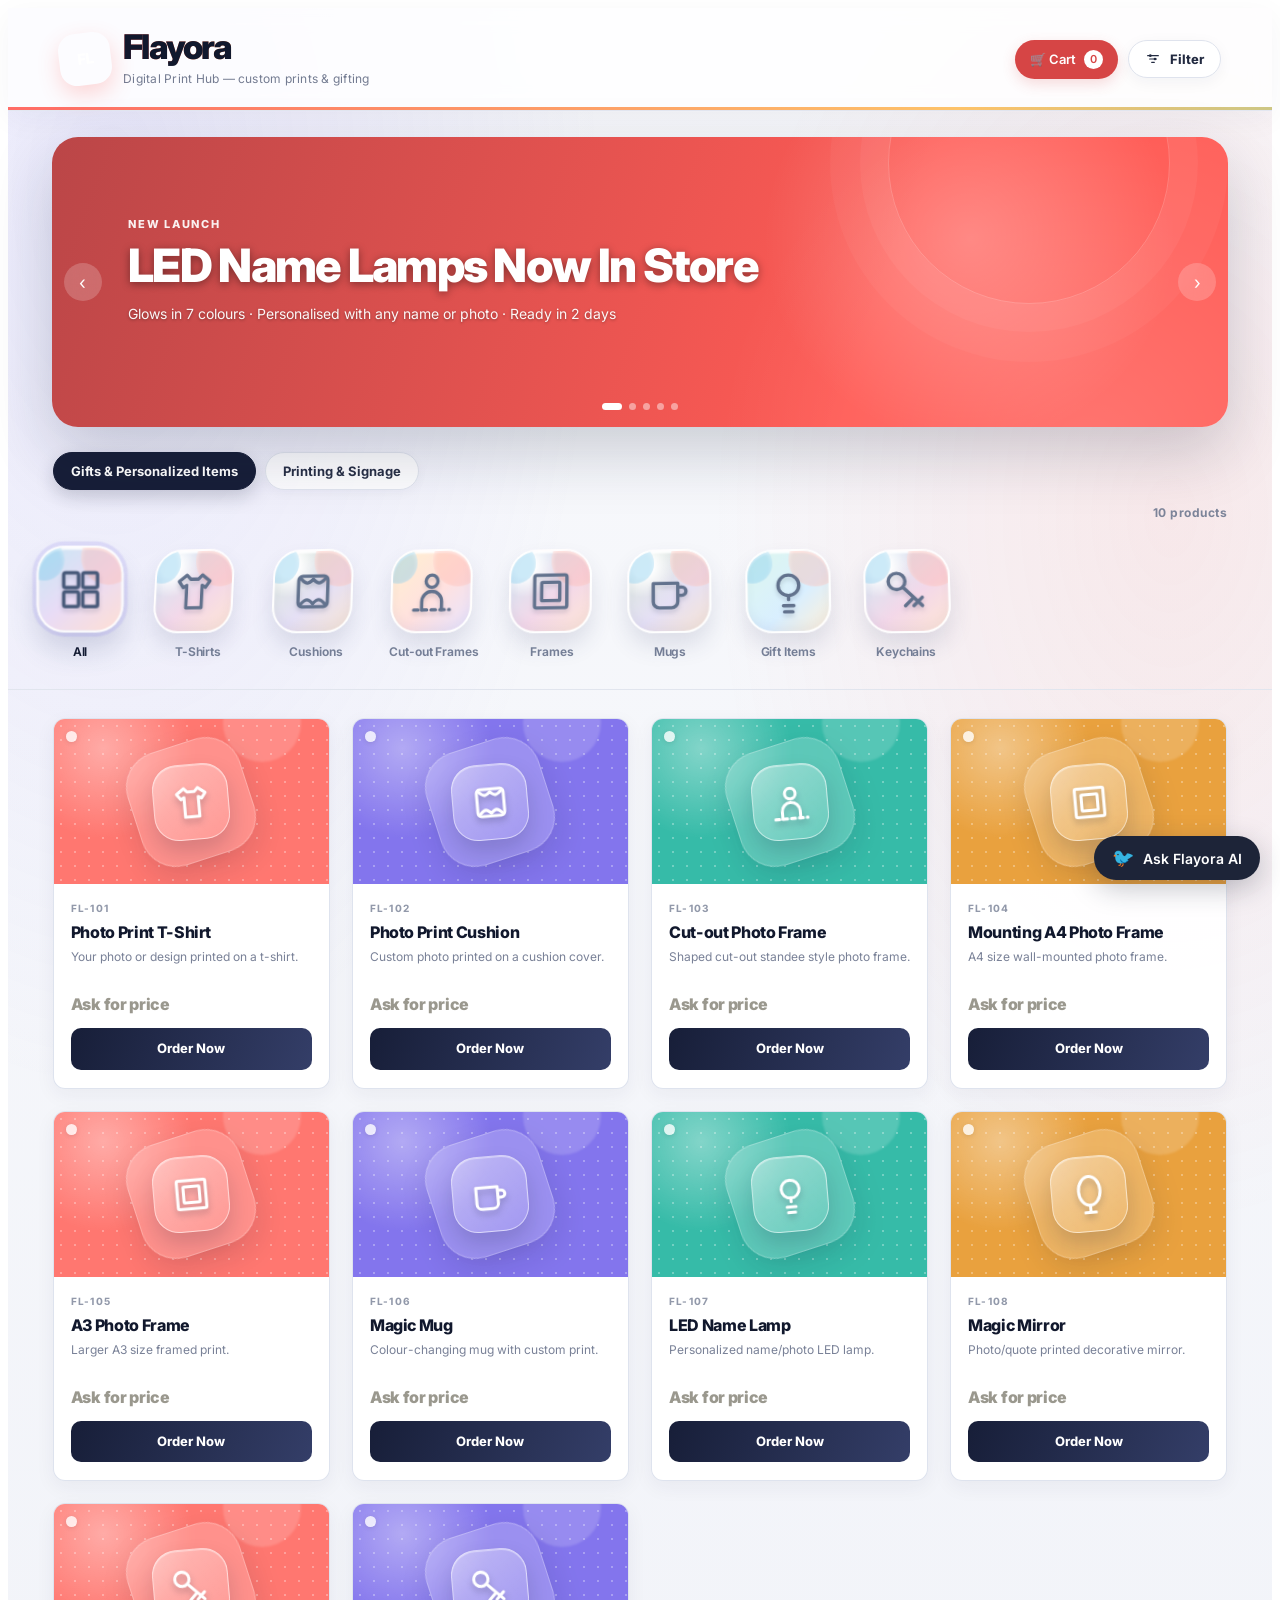
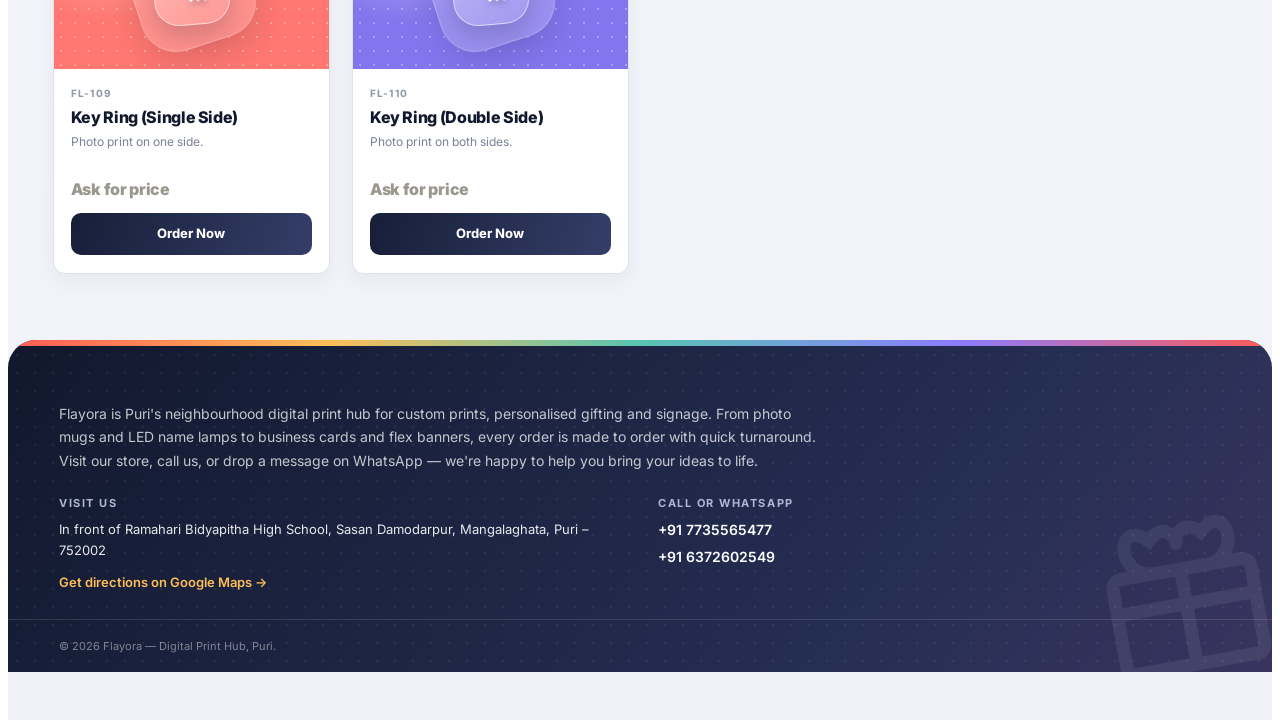
==== commit 96c273f6: "Remove management screens and public catalogue writes from sales storefront" ====
--- a/index.html
+++ b/index.html
@@ -4,11 +4,6 @@
   <meta charset="utf-8">
   <meta name="viewport" content="width=device-width, initial-scale=1">
   <meta name="theme-color" content="#F7F3EC">
-  <meta name="mobile-web-app-capable" content="yes">
-  <meta name="apple-mobile-web-app-capable" content="yes">
-  <meta name="apple-mobile-web-app-status-bar-style" content="default">
-  <link rel="manifest" href="/manifest.webmanifest">
-  <link rel="icon" type="image/svg+xml" href="/icons/flayora.svg">
   <title>Flayora — Digital Print Hub</title>
 <style>
   @import url('https://fonts.googleapis.com/css2?family=Fraunces:opsz,wght@9..144,500;9..144,600;9..144,700&family=Inter:wght@400;500;600&display=swap');
@@ -289,6 +284,40 @@
 
   /* Team view */
   .fl-team-wrap { padding: 24px; max-width: 1020px; margin: 0 auto; }
+  .fl-team-nav { display:flex; gap:8px; overflow-x:auto; padding:4px 0 10px; }
+  .fl-team-nav .fl-tab { white-space:nowrap; border-radius:999px; padding:9px 16px; }
+  .fl-overview-head { display:flex; justify-content:space-between; align-items:flex-end; gap:16px; flex-wrap:wrap; margin:8px 0 22px; }
+  .fl-overline { display:block; color:#9a988e; font-size:10px; font-weight:700; letter-spacing:1.5px; }
+  .fl-overview-head h3 { margin:7px 0 4px; font:600 28px "Fraunces",serif; color:var(--ink); }
+  .fl-overview-head p { margin:0; color:#77756d; font-size:13px; }
+  .fl-overview-live { display:inline-flex; align-items:center; gap:7px; padding:7px 11px; border:1px solid #dce7dc; border-radius:999px; color:#527052; background:#f4f8f3; font-size:11px; }
+  .fl-overview-live i { width:7px; height:7px; border-radius:50%; background:#6e9a6e; box-shadow:0 0 0 3px #e2eee1; }
+  .fl-overview-grid { display:grid; grid-template-columns:repeat(3,minmax(0,1fr)); gap:12px; }
+  .fl-overview-card { min-width:0; padding:17px; background:#fff; border:1px solid var(--line); border-radius:10px; box-shadow:0 4px 16px rgba(30,28,22,.025); }
+  .fl-overview-card span { display:block; color:#77756d; font-size:12px; }
+  .fl-overview-card strong { display:block; margin:8px 0 4px; color:var(--ink); font:600 30px "Fraunces",serif; }
+  .fl-overview-card small { color:#9a988e; font-size:11px; }
+  .fl-overview-card.attention { border-color:#e8d6b5; background:#fffaf0; }
+  .fl-overview-card.attention strong { color:#a67518; }
+  .fl-overview-lower { display:grid; grid-template-columns:1fr 1fr; gap:14px; margin-top:15px; }
+  .fl-overview-panel { min-width:0; padding:18px; background:#fff; border:1px solid var(--line); border-radius:10px; }
+  .fl-overview-panel-head { display:flex; align-items:center; justify-content:space-between; gap:10px; margin-bottom:12px; }
+  .fl-overview-panel h4 { margin:5px 0 0; font:600 18px "Fraunces",serif; color:var(--ink); }
+  .fl-overview-action { width:100%; display:flex; align-items:center; gap:12px; padding:12px 2px; text-align:left; border:0; border-top:1px solid #f0eee8; background:transparent; color:var(--ink); cursor:pointer; }
+  .fl-overview-action > span:nth-last-child(1) { margin-left:auto; color:#9a988e; }
+  .fl-overview-action-icon { display:grid; place-items:center; width:34px; height:34px; flex:none; border-radius:9px; background:#f5f1e8; font-size:18px; }
+  .fl-overview-action b,.fl-overview-action small { display:block; }
+  .fl-overview-action b { font-size:12px; }
+  .fl-overview-action small { margin-top:3px; color:#99968d; font-size:10px; }
+  .fl-overview-link { border:0; background:none; color:#8c6a2c; font-size:11px; cursor:pointer; }
+  .fl-overview-activity { display:flex; align-items:flex-start; gap:10px; padding:12px 0; border-top:1px solid #f0eee8; }
+  .fl-activity-dot { width:8px; height:8px; margin-top:4px; flex:none; border-radius:50%; background:#c89b4d; }
+  .fl-overview-activity strong,.fl-overview-activity small { display:block; }
+  .fl-overview-activity strong { font-size:12px; font-weight:600; }
+  .fl-overview-activity small { margin-top:4px; color:#99968d; font-size:10px; }
+  .fl-overview-empty { padding:20px 0; color:#99968d; font-size:12px; }
+  .fl-overview-note { margin:14px 2px; color:#9a988e; font-size:10px; line-height:1.6; }
+  @media(max-width:640px) { .fl-overview-grid { grid-template-columns:repeat(2,minmax(0,1fr)); gap:8px; } .fl-overview-card { padding:13px; } .fl-overview-card strong { font-size:25px; } .fl-overview-lower { grid-template-columns:1fr; } .fl-overview-head h3 { font-size:24px; } }
   .fl-team-bar { display: flex; justify-content: space-between; align-items: center; margin-bottom: 20px; flex-wrap: wrap; gap: 10px; }
   .fl-btn {
     background: var(--ink); color: #fff; border: none; padding: 10px 16px;
@@ -885,7 +914,328 @@
     #flayora-root .fl-category-tabs .fl-tab-badge {transition:none!important}
   }
 
+
+
+  /* Smooth, crisp storefront polish */
+  html { scroll-behavior: smooth; }
+  body, #flayora-root {
+    -webkit-font-smoothing: antialiased;
+    -moz-osx-font-smoothing: grayscale;
+    text-rendering: optimizeLegibility;
+  }
+  #flayora-root * { -webkit-tap-highlight-color: transparent; }
+  #flayora-root button,
+  #flayora-root a,
+  #flayora-root input,
+  #flayora-root select,
+  #flayora-root textarea {
+    touch-action: manipulation;
+  }
+  #flayora-root button,
+  #flayora-root a {
+    transition:
+      color .22s ease,
+      background-color .22s ease,
+      border-color .22s ease,
+      box-shadow .24s ease,
+      transform .24s cubic-bezier(.2,.75,.25,1),
+      opacity .22s ease;
+  }
+  #flayora-root .fl-grid {
+    align-items: stretch;
+    gap: clamp(14px, 2vw, 22px);
+  }
+  #flayora-root .fl-card {
+    border-radius: 12px;
+    transform: translateZ(0);
+    backface-visibility: hidden;
+    transition: transform .28s cubic-bezier(.2,.75,.25,1),
+                box-shadow .28s ease,
+                border-color .22s ease;
+  }
+  #flayora-root .fl-card:active { transform: scale(.985); }
+  #flayora-root .fl-card-top { overflow: hidden; }
+  #flayora-root .fl-photo {
+    display: block;
+    image-rendering: auto;
+    backface-visibility: hidden;
+    transform: translateZ(0);
+    transition: transform .45s cubic-bezier(.2,.75,.25,1);
+  }
+  #flayora-root .fl-tab,
+  #flayora-root .fl-section-btn,
+  #flayora-root .fl-enquire,
+  #flayora-root .fl-filter-trigger {
+    transition: transform .22s cubic-bezier(.2,.75,.25,1),
+                background-color .22s ease,
+                color .22s ease,
+                box-shadow .22s ease,
+                border-color .22s ease;
+  }
+  #flayora-root .fl-category-tabs {
+    scroll-behavior: smooth;
+    -webkit-overflow-scrolling: touch;
+    overscroll-behavior-x: contain;
+  }
+  #flayora-root .fl-hero-track {
+    transition: transform .68s cubic-bezier(.22,.75,.2,1);
+  }
+  #flayora-root img {
+    image-rendering: auto;
+    -webkit-user-drag: none;
+  }
+  #flayora-root .fl-header {
+    -webkit-backdrop-filter: blur(10px);
+    backdrop-filter: blur(10px);
+  }
+  @media (hover:hover) and (pointer:fine) {
+    #flayora-root .fl-card:hover {
+      transform: translateY(-5px) translateZ(0);
+      border-color: rgba(139,124,255,.28);
+      box-shadow: 0 16px 34px rgba(26,35,68,.12);
+    }
+    #flayora-root .fl-card:hover .fl-photo { transform: scale(1.035) translateZ(0); }
+    #flayora-root .fl-enquire:hover,
+    #flayora-root .fl-section-btn:hover,
+    #flayora-root .fl-filter-trigger:hover { transform: translateY(-2px); }
+  }
+  @media (max-width:700px) {
+    #flayora-root .fl-grid { gap: 12px; padding: 18px 14px; }
+    #flayora-root .fl-card { border-radius: 10px; }
+    #flayora-root .fl-header {
+      -webkit-backdrop-filter: none;
+      backdrop-filter: none;
+    }
+  }
+  @media (prefers-reduced-motion:reduce) {
+    html { scroll-behavior: auto; }
+    #flayora-root *,
+    #flayora-root *::before,
+    #flayora-root *::after {
+      scroll-behavior: auto !important;
+      animation-duration: .01ms !important;
+      animation-iteration-count: 1 !important;
+      transition-duration: .01ms !important;
+    }
+  }
+
+
+  /* Follow the visitor's device appearance preference automatically. */
+
+
+  .fl-hero-manager { background:#fff; border:1px solid var(--line); border-radius:10px; padding:18px; margin-bottom:18px; }
+  .fl-hero-edit-card { border:1px solid var(--line); border-radius:8px; padding:14px; margin:12px 0; }
+  .fl-hero-edit-head { display:flex; justify-content:space-between; align-items:center; margin-bottom:10px; }
+  .fl-hero-upload-preview { min-height:110px; margin:8px 0 12px; border-radius:8px; background:linear-gradient(120deg,#25304a,#6e8b6e); background-size:cover; background-position:center; display:grid; place-items:center; color:#fff; font-size:13px; }
+  .fl-hero-edit-card input,.fl-hero-edit-card textarea { width:100%; padding:9px 10px; border:1px solid var(--line); border-radius:5px; margin:4px 0 12px; }
+  .fl-hero-message { max-width:560px; color:rgba(255,255,255,.96); font-size:14px; line-height:1.5; margin:0 0 14px; text-shadow:0 1px 3px rgba(0,0,0,.35); }
+  .fl-hero-cta { display:inline-flex; align-items:center; padding:10px 18px; border-radius:5px; background:#fff; color:#1d2438; font-size:13px; font-weight:700; text-decoration:none; }
+  .fl-hero { touch-action:pan-y; user-select:none; -webkit-user-select:none; }
+  .fl-hero-slide { background-size:cover; background-position:center; }
+  .fl-hero-heading div { text-shadow:0 2px 8px rgba(0,0,0,.4); }
+
+
+  /* Oversized pastel-glass category tiles with a horizontal swipe rail */
+  #flayora-root .fl-category-tabs {
+    display:flex; flex-wrap:nowrap; align-items:flex-start; gap:22px;
+    overflow-x:auto; overflow-y:visible; padding:20px 24px 18px;
+    scroll-snap-type:x mandatory; -webkit-overflow-scrolling:touch;
+  }
+  #flayora-root .fl-category-tabs .fl-tab {
+    flex:0 0 84px; min-width:84px; gap:9px; scroll-snap-align:start;
+  }
+  #flayora-root .fl-category-tabs .fl-tab-badge {
+    width:84px; height:84px; border-radius:25px; border:2px solid rgba(255,255,255,.92);
+    background:
+      radial-gradient(circle at 18% 18%,rgba(255,255,255,.95) 0 12%,transparent 34%),
+      linear-gradient(140deg,#c9e9f7 0%,#e7dafa 48%,#ffe0d8 100%);
+    box-shadow:0 9px 18px rgba(77,83,125,.13),inset 0 2px 5px rgba(255,255,255,.95),inset 0 -5px 10px rgba(117,107,157,.08);
+    transition:transform .28s cubic-bezier(.2,.8,.2,1),box-shadow .28s ease;
+  }
+  #flayora-root .fl-category-tabs .fl-tab:nth-child(3n+2) .fl-tab-badge {
+    background:radial-gradient(circle at 18% 18%,rgba(255,255,255,.95) 0 12%,transparent 34%),linear-gradient(140deg,#cdeaf5,#f3d8e9 58%,#ffe6d5);
+  }
+  #flayora-root .fl-category-tabs .fl-tab:nth-child(3n) .fl-tab-badge {
+    background:radial-gradient(circle at 18% 18%,rgba(255,255,255,.95) 0 12%,transparent 34%),linear-gradient(140deg,#d9e9d8,#e5e0f5 58%,#f8e5d4);
+  }
+  #flayora-root .fl-category-tabs .fl-tab-badge svg {
+    width:46px; height:46px; stroke-width:1.7;
+    filter:drop-shadow(0 3px 2px rgba(39,49,78,.18));
+  }
+  #flayora-root .fl-category-tabs .fl-tab.active .fl-tab-badge {
+    border-color:#fff; background:linear-gradient(140deg,#c8e8f5,#eadcf6 52%,#ffdfd5);
+    box-shadow:0 11px 22px rgba(99,91,158,.22),inset 0 2px 6px rgba(255,255,255,.98);
+    transform:translateY(-3px) scale(1.035);
+  }
+  #flayora-root .fl-category-tabs .fl-tab.active .fl-tab-label { color:var(--ink); }
+  #flayora-root .fl-category-tabs .fl-tab-label { font-size:12px; font-weight:650; white-space:nowrap; }
+  @media(max-width:560px) {
+    #flayora-root .fl-category-tabs { gap:18px; padding-left:20px; padding-right:20px; }
+    #flayora-root .fl-category-tabs .fl-tab { flex-basis:78px; min-width:78px; }
+    #flayora-root .fl-category-tabs .fl-tab-badge { width:78px; height:78px; border-radius:23px; }
+    #flayora-root .fl-category-tabs .fl-tab-badge svg { width:43px; height:43px; }
+  }
+
+  @media (prefers-color-scheme: dark) {
+    #flayora-root {
+      color-scheme: dark;
+      --paper: #151923;
+      --ink: #eef1fa;
+      --charcoal: #d9deea;
+      --line: #343b4b;
+      background:
+        radial-gradient(circle, rgba(220,228,245,0.045) 1.2px, transparent 1.3px) 0 0/22px 22px,
+        radial-gradient(ellipse at top, #202637 0%, #171d2a 48%, #111620 100%);
+      color: var(--charcoal);
+    }
+    #flayora-root .fl-header { background-color: rgba(20,25,36,.82); }
+    #flayora-root .fl-brand p,
+    #flayora-root .fl-tab-label,
+    #flayora-root .fl-desc,
+    #flayora-root .fl-overview-head p,
+    #flayora-root .fl-overview-card span,
+    #flayora-root .fl-overview-action small,
+    #flayora-root .fl-overview-activity small,
+    #flayora-root .fl-modal label,
+    #flayora-root .fl-restock-label { color: #aeb7c9; }
+    #flayora-root .fl-team-link { border-color: #cbd3e3; color: #e8edf8; }
+    #flayora-root .fl-team-link:hover { background: #e8edf8; color: #171d2a; }
+    #flayora-root .fl-section-btn,
+    #flayora-root .fl-tab-badge,
+    #flayora-root .fl-card,
+    #flayora-root .fl-overview-card,
+    #flayora-root .fl-overview-panel,
+    #flayora-root .fl-modal,
+    #flayora-root .fl-detail-modal,
+    #flayora-root .fl-icon-opt {
+      background-color: #202838;
+      color: #e6ebf5;
+      border-color: #3a4559;
+    }
+    #flayora-root .fl-section-btn.active,
+    #flayora-root .fl-tab.active .fl-tab-badge,
+    #flayora-root .fl-btn,
+    #flayora-root .fl-enquire { background: #e8edf8; color: #182033; border-color: #e8edf8; }
+    #flayora-root .fl-section-btn.active { color: #182033; }
+    #flayora-root .fl-tab.active .fl-tab-label,
+    #flayora-root .fl-name,
+    #flayora-root .fl-price,
+    #flayora-root .fl-overview-head h3,
+    #flayora-root .fl-overview-card strong,
+    #flayora-root .fl-overview-panel h4,
+    #flayora-root .fl-overview-action,
+    #flayora-root .fl-table th,
+    #flayora-root .fl-detail-modal h2,
+    #flayora-root .fl-detail-modal h3 { color: #eef1fa; }
+    #flayora-root .fl-stock-toolbar input,
+    #flayora-root .fl-stock-toolbar select,
+    #flayora-root .fl-status-select,
+    #flayora-root .fl-name-input,
+    #flayora-root .fl-modal input,
+    #flayora-root .fl-modal select,
+    #flayora-root .fl-modal textarea,
+    #flayora-root input,
+    #flayora-root select,
+    #flayora-root textarea {
+      background-color: #151c29;
+      color: #eef1fa;
+      border-color: #465168;
+    }
+    #flayora-root input::placeholder,
+    #flayora-root textarea::placeholder { color: #8994a9; }
+    #flayora-root .fl-btn.secondary { background: transparent; color: #e6ebf5; border-color: #59657b; }
+    #flayora-root .fl-overview-card.attention { background: #342d20; border-color: #6d5830; }
+    #flayora-root .fl-overview-action-icon { background: #30394b; }
+    #flayora-root .fl-overview-action,
+    #flayora-root .fl-overview-activity { border-color: #354054; }
+    #flayora-root .fl-overview-live { background: #1e3029; border-color: #355746; color: #a9d2b2; }
+    #flayora-root .fl-bulk-bar { background: #382f1e; border-color: #6c5832; color: #f1d69c; }
+    #flayora-root .fl-bulk-bar button { background: #242b38; }
+    #flayora-root .fl-icon-opt.selected { background: #442b31; }
+    #flayora-root .fl-hole { background: #202838; border-color: #7c879a; }
+    #flayora-root .fl-modal-bg { background: rgba(0,0,0,.72); }
+    #flayora-root .fl-empty { color: #aeb7c9; }
+    #flayora-root .fl-table td { border-color: #343b4b; }
+    #flayora-root .fl-enquire.disabled { background: #394254; color: #aeb7c9; }
+  }
+
+  /* Theme-aware surfaces for rules introduced after the original theme block. */
+  @media (prefers-color-scheme: dark) {
+    #flayora-root .fl-category-tabs .fl-tab-badge {
+      background: linear-gradient(145deg,#29334a,#303047 55%,#3b303c);
+      border-color:#59627a;
+      box-shadow:0 8px 18px rgba(0,0,0,.28),inset 0 1px 0 rgba(255,255,255,.08);
+      color:#e6ebf5;
+    }
+    #flayora-root .fl-category-tabs .fl-tab-badge svg {stroke:#e6ebf5}
+    #flayora-root .fl-category-tabs .fl-tab-label,
+    #flayora-root .fl-category-tabs .fl-tab.active .fl-tab-label {color:#d8deeb}
+    #flayora-root .fl-category-tabs .fl-tab.active .fl-tab-badge {
+      background:linear-gradient(145deg,#3b4564,#4a416d);
+      border-color:#8993b4;
+    }
+    #flayora-root .fl-filter-drawer {background:linear-gradient(160deg,#202838,#171e2c);color:#e6ebf5}
+    #flayora-root .fl-filter-head,
+    #flayora-root .fl-filter-foot {border-color:#3a4559;background:#202838}
+    #flayora-root .fl-filter-group {border-color:#3a4559}
+    #flayora-root .fl-filter-control,
+    #flayora-root .fl-filter-close,
+    #flayora-root .fl-filter-reset {background:#151c29;color:#eef1fa;border-color:#465168}
+  }
+
+  /* Dark-mode filter drawer: keep every layer and label readable. */
+  @media (prefers-color-scheme: dark) {
+    #flayora-root .fl-filter-drawer {
+      background: #171e2c !important;
+      color: #f1f5ff !important;
+      border-color: #3a4559 !important;
+    }
+    #flayora-root .fl-filter-head,
+    #flayora-root .fl-filter-foot {
+      background: #202838 !important;
+      border-color: #3a4559 !important;
+    }
+    #flayora-root .fl-filter-head h3,
+    #flayora-root .fl-filter-group label.fl-filter-label {
+      color: #f1f5ff !important;
+    }
+    #flayora-root .fl-filter-group {
+      border-color: #3a4559 !important;
+    }
+    #flayora-root .fl-filter-check,
+    #flayora-root .fl-filter-check span {
+      color: #d8deeb !important;
+      opacity: 1 !important;
+    }
+    #flayora-root .fl-filter-control,
+    #flayora-root .fl-filter-control option {
+      background: #111927 !important;
+      color: #f1f5ff !important;
+      border-color: #465168 !important;
+      color-scheme: dark;
+    }
+    #flayora-root .fl-filter-control::placeholder {
+      color: #9ba8bd !important;
+      opacity: 1 !important;
+    }
+    #flayora-root .fl-filter-close,
+    #flayora-root .fl-filter-reset {
+      background: #151c29 !important;
+      color: #f1f5ff !important;
+      border-color: #465168 !important;
+    }
+    #flayora-root .fl-filter-apply {
+      background: linear-gradient(110deg,#343d60,#514779) !important;
+      color: #fff !important;
+      border-color: #8791b3 !important;
+    }
+    #flayora-root .fl-filter-check input {
+      accent-color: #a99ae8;
+    }
+  }
+
 </style>
+  <link rel="stylesheet" href="/ai/ai-widget.css">
 </head>
 <body>
 <div id="flayora-root"></div>
@@ -929,7 +1279,6 @@
   const WHATSAPP_NUMBER = "917735565477"; // India country code assumed
   // Change this to something private only your team knows — avoid your shop name,
   // since anyone who views the page source could otherwise guess it easily.
-  const TEAM_PIN = "puri-92-fl"; // Team Desk PIN gate for local preview mode.
   const STORAGE_KEY = "flayora-catalog";
   const ANALYTICS_KEY = "flayora-analytics";
   const ACCENTS = ["#E8A93A", "#D64545", "#6E8B6E", "#7C6FA6"];
@@ -996,8 +1345,8 @@
   let state = {
     products: [], view: "shop", activeSection: "", activeCategory: "All",
     teamUnlocked: false, showProductModal: false, editingCode: null, pinError: "", productModalError: "",
-    analytics: { visits: 0, enquiries: [] }, teamTab: "stock", pendingIcon: "gift",
-    imageCache: {}, stockSearch: "", stockStatusFilter: "all", selectedCodes: [],
+    analytics: { visits: 0, enquiries: [] }, teamTab: "overview", pendingIcon: "gift",
+    imageCache: {}, heroSlides: [], stockSearch: "", stockStatusFilter: "all", selectedCodes: [],
     shopFilters: { budget: "any", minPrice: "", maxPrice: "", availability: false, newArrivals: false, sort: "default", color: "any", occasion: "any", personalized: false, bulk: false },
     shopFilterDraft: null, showFilterDrawer: false,
     lastSyncedAt: null, duplicateSource: null, viewingProduct: null, detailImageIndex: 0
@@ -1089,10 +1438,20 @@
             idx = parseInt(rest.slice(lastColon + 1), 10);
           }
           if (!state.imageCache[code]) state.imageCache[code] = [];
-          state.imageCache[code][idx] = r.value;
+          let imageValue = r.value;
+          try { const decoded = JSON.parse(imageValue); if (typeof decoded === "string" && decoded.startsWith("data:image/")) imageValue = decoded; } catch (e) {}
+          state.imageCache[code][idx] = imageValue;
         } catch (e) {}
       }));
+      // Preserve uploaded photo slot order: slot 0 is the main image, followed by slots 1 and 2.
     } catch (e) { /* no images yet */ }
+  }
+
+  // Uploaded product photos are JPG/PNG. Older slot-0 records may contain a generated SVG placeholder; never promote those over real photos.
+  function getProductPhotos(code) {
+    return (state.imageCache[code] || []).filter(src =>
+      typeof src === "string" && src.trim() && !src.trim().toLowerCase().startsWith("data:image/svg+xml")
+    );
   }
 
   async function saveImage(code, index, dataUrl) {
@@ -1123,24 +1482,41 @@
       state.products = SAMPLE_PRODUCTS;
       state.cloudReadError = String(e && (e.message || e) || "Local storage is unavailable");
     }
+
+    // Render the storefront as soon as the catalogue is available. Do not make visitors
+    // wait for dozens of individual image reads or analytics writes before seeing the page.
+    // Open a product directly when the AI links to ?product=FL-xxx.
+    const requestedProduct = new URLSearchParams(window.location.search).get("product");
+    state.viewingProduct = requestedProduct && state.products.some(p => p.code === requestedProduct) ? requestedProduct : null;
+    state.detailImageIndex = 0;
     state.activeSection = state.products[0] ? state.products[0].section : "";
-    // Allow Flayora AI product cards to open a specific storefront product.
-    const requestedProduct = new URLSearchParams(window.location.search).get("product");
-    if (requestedProduct) {
-      const matchedProduct = state.products.find(p => p.code === requestedProduct);
-      if (matchedProduct) {
-        state.viewingProduct = matchedProduct.code;
-        state.detailImageIndex = 0;
-        state.activeSection = matchedProduct.section || state.activeSection;
-      }
-    }
-    await loadImages();
-    await loadAnalytics();
-    state.analytics.visits += 1;
-    await saveAnalytics();
-    state.lastSyncedAt = new Date();
+    state.heroSlides = HERO_SLIDES.map(x => JSON.parse(JSON.stringify(x)));
     render();
     startStockSync();
+
+    // Load optional media and analytics after first paint, then refresh the view once media arrives.
+    Promise.all([
+      (async () => {
+        try {
+          const heroRes = await window.storage.get("flayora-hero-slides", true);
+          state.heroSlides = heroRes && heroRes.value ? JSON.parse(heroRes.value) : HERO_SLIDES.map(x => JSON.parse(JSON.stringify(x)));
+          await Promise.all(state.heroSlides.map(async (slide, i) => {
+            try { const img = await window.storage.get(`flayora-hero-image:${i}`, true); if (img && img.value) slide.imageUrl = img.value; } catch (e) {}
+          }));
+        } catch (e) { state.heroSlides = HERO_SLIDES.map(x => JSON.parse(JSON.stringify(x))); }
+      })(),
+      loadImages()
+    ]).then(() => {
+      state.lastSyncedAt = new Date();
+      render();
+    }).catch(e => console.warn("Optional storefront media could not be fully loaded:", e));
+
+    (async () => {
+      try {
+        
+        await logAnalyticsEvent("page_view");
+      } catch (e) { console.warn("Analytics could not be updated:", e); }
+    })();
   }
 
   async function pollCatalog(force) {
@@ -1194,28 +1570,45 @@
 
   async function loadAnalytics() {
     try {
-      const res = await window.storage.get(ANALYTICS_KEY, true);
-      state.analytics = res && res.value ? JSON.parse(res.value) : { visits: 0, enquiries: [] };
-    } catch (e) { state.analytics = { visits: 0, enquiries: [] }; }
-  }
-
-  async function saveAnalytics() {
-    // Anonymous visitors must not be allowed to write arbitrary records into the shared key/value table.
-    // Local preview analytics are stored in this browser only.
-    if (!state.teamUnlocked) return false;
+      const response = await fetch("/api/analytics", { headers: { Accept: "application/json" } });
+      if (!response.ok) throw new Error("Analytics endpoint returned " + response.status);
+      const data = await response.json();
+      state.analytics = { visits: Number(data.visits || 0), enquiries: Array.isArray(data.enquiries) ? data.enquiries.slice(0, 200) : [] };
+    } catch (e) {
+      console.warn("Analytics read failed:", e);
+      state.analytics = { visits: 0, enquiries: [] };
+    }
+  }
+
+  async function logAnalyticsEvent(type, product) {
     try {
-      await window.storage.set(ANALYTICS_KEY, JSON.stringify(state.analytics), true);
+      const payload = { type };
+      if (product) {
+        payload.code = String(product.code || "").slice(0, 40);
+        payload.name = String(product.name || "").slice(0, 100);
+      }
+      const response = await fetch("/api/analytics", {
+        method: "POST",
+        headers: { "Content-Type": "application/json", Accept: "application/json" },
+        body: JSON.stringify(payload),
+        keepalive: true
+      });
+      if (!response.ok) throw new Error("Analytics event rejected (" + response.status + ")");
       return true;
     } catch (e) {
-      console.error("Analytics save failed", e);
+      console.warn("Analytics event could not be recorded:", e);
       return false;
     }
   }
 
+  async function saveAnalytics() {
+    // Analytics are written by the server endpoint, never by anonymous browser clients to the catalogue store.
+    return false;
+  }
+
   async function logEnquiry(code, name) {
-    state.analytics.enquiries.unshift({ code, name, time: new Date().toLocaleString() });
-    state.analytics.enquiries = state.analytics.enquiries.slice(0, 200);
-    await saveAnalytics();
+    await logAnalyticsEvent("enquiry", { code, name });
+    
   }
 
   function accentFor(category) {
@@ -1244,8 +1637,7 @@
       });
     }
 
-    if (state.view === "shop") root.innerHTML = renderShop();
-    else root.innerHTML = renderTeam();
+    root.innerHTML = renderShop();
 
     if (state.showProductModal) {
       Object.entries(draft).forEach(([id, value]) => {
@@ -1257,7 +1649,8 @@
   }
 
   function goToHeroSlide(i) {
-    heroIndex = (i + HERO_SLIDES.length) % HERO_SLIDES.length;
+    const slideCount = (state.heroSlides.length || HERO_SLIDES.length);
+    heroIndex = (i + slideCount) % slideCount;
     const track = document.getElementById("fl-hero-track");
     if (track) track.style.transform = `translateX(-${heroIndex * 100}%)`;
     document.querySelectorAll(".fl-hero-dot").forEach((d, idx) => d.classList.toggle("active", idx === heroIndex));
@@ -1337,7 +1730,7 @@
       const locked = p.stockType === "single" && p.status !== "available";
       const ribbon = locked ? `<div class="fl-ribbon" style="background:${p.status === "sold" ? "var(--ink)" : "var(--mustard)"}">${p.status === "sold" ? "Sold" : "Booked"}</div>` : "";
       const priceHtml = p.price ? `<div class="fl-price">₹${p.price}</div>` : `<div class="fl-price tbd">Ask for price</div>`;
-      const galleryPhotos = (state.imageCache[p.code] || []).filter(Boolean);
+      const galleryPhotos = getProductPhotos(p.code);
       const photo = galleryPhotos[0] || p.image;
       const newTag = isNewArrival(p) ? `<span class="fl-new-tag">New arrival</span>` : "";
       return `
@@ -1417,24 +1810,19 @@
             <svg viewBox="0 0 24 24" fill="none" stroke="currentColor" stroke-width="1.8" stroke-linecap="round"><path d="M4 7h16M7 12h10m-7 5h4"/><circle cx="8" cy="7" r="2" fill="currentColor" stroke="none"/><circle cx="15" cy="12" r="2" fill="currentColor" stroke="none"/></svg>
             Filter ${filterCount() ? `<span class="fl-filter-count">${filterCount()}</span>` : ""}
           </button>
-          <button class="fl-team-link" id="fl-open-team">Team desk</button>
+          
         </div>
       </div>
       <div class="fl-hero" id="fl-hero">
         <div class="fl-hero-track" id="fl-hero-track" style="transform:translateX(-${heroIndex * 100}%)">
-          ${HERO_SLIDES.map(s => `
-            <div class="fl-hero-slide" style="background:${s.bg}">
-              <div class="fl-hero-topbar"></div>
+          ${(state.heroSlides.length ? state.heroSlides : HERO_SLIDES).map(s => `
+            <div class="fl-hero-slide" style="${s.imageUrl ? `background-image:linear-gradient(90deg,rgba(10,14,25,.78),rgba(10,14,25,.16)),url('${escapeHtml(s.imageUrl)}');background-size:cover;background-position:center` : `background:${s.bg || 'linear-gradient(120deg,#25304a,#6e8b6e)'}`}">
               <div class="fl-hero-content">
-                <div class="fl-hero-visual">${ICONS[s.icon] || ICONS.gift}</div>
                 <div class="fl-hero-text">
-                  <div class="fl-hero-eyebrow">${escapeHtml(s.eyebrow)}</div>
-                  <div class="fl-hero-heading">
-                    ${s.headingLines.map(l => `<div class="${l.accent ? "accent" : ""}">${escapeHtml(l.text)}</div>`).join("")}
-                  </div>
-                  <ul class="fl-hero-bullets">
-                    ${s.bullets.map(b => `<li>${escapeHtml(b)}</li>`).join("")}
-                  </ul>
+                  ${s.eyebrow ? `<div class="fl-hero-eyebrow">${escapeHtml(s.eyebrow)}</div>` : ""}
+                  <div class="fl-hero-heading"><div>${escapeHtml((s.headingLines||[]).map(l=>l.text).filter(Boolean).join(" ") || s.headline || "")}</div></div>
+                  ${s.message || (s.bullets||[]).length ? `<p class="fl-hero-message">${escapeHtml(s.message || (s.bullets||[]).join(" · "))}</p>` : ""}
+                  ${s.buttonText ? `<a class="fl-hero-cta" href="${escapeHtml(s.buttonUrl || '#')}" ${((s.buttonUrl||"").startsWith("https://") || (s.buttonUrl||"").startsWith("http://")) ? 'target="_blank" rel="noopener"' : ""}>${escapeHtml(s.buttonText)}</a>` : ""}
                 </div>
               </div>
             </div>`).join("")}
@@ -1442,9 +1830,10 @@
         <button class="fl-hero-arrow prev" id="fl-hero-prev" aria-label="Previous">‹</button>
         <button class="fl-hero-arrow next" id="fl-hero-next" aria-label="Next">›</button>
         <div class="fl-hero-dots">
-          ${HERO_SLIDES.map((_, i) => `<button class="fl-hero-dot ${i === heroIndex ? "active" : ""}" data-slide="${i}"></button>`).join("")}
+          ${(state.heroSlides.length ? state.heroSlides : HERO_SLIDES).map((_, i) => `<button class="fl-hero-dot ${i === heroIndex ? "active" : ""}" data-slide="${i}"></button>`).join("")}
         </div>
       </div>
+
       <div class="fl-sections">${sectionTabs}</div>
       <div class="fl-shop-tools fl-results-toolbar">
         <span class="fl-results-count">${visible.length} ${visible.length === 1 ? "product" : "products"}</span>
@@ -1486,7 +1875,7 @@
   function renderProductDetail() {
     const p = state.products.find(p => p.code === state.viewingProduct);
     if (!p) return "";
-    const gallery = (state.imageCache[p.code] || []).filter(Boolean);
+    const gallery = getProductPhotos(p.code);
     const images = gallery.length ? gallery : (p.image ? [p.image] : []);
     const idx = images.length ? Math.min(state.detailImageIndex, images.length - 1) : 0;
     const locked = p.stockType === "single" && p.status !== "available";
@@ -1530,255 +1919,35 @@
     `;
   }
 
-  function renderTeam() {
-    if (!state.teamUnlocked) {
-      return `
-        <div class="fl-modal-bg">
-          <div class="fl-modal">
-            <h3>Team desk</h3>
-            <label>Team PIN</label>
-            <input type="password" id="fl-pin-input" placeholder="Enter Team PIN" autocomplete="current-password"/>
-            <div style="font-size:11px;color:#6b6a63;margin:-3px 0 10px;">Local preview mode: changes are saved only in this browser until cloud hosting is configured.</div>
-            ${state.pinError ? `<div class="fl-error">${escapeHtml(state.pinError)}</div>` : ""}
-            <div class="fl-modal-actions">
-              <button class="fl-btn" id="fl-pin-submit">Unlock</button>
-              <button class="fl-btn secondary" id="fl-pin-cancel">Back to shop</button>
-            </div>
-          </div>
-        </div>`;
-    }
-    const filteredProducts = state.products.filter(p => {
-      const q = state.stockSearch.trim().toLowerCase();
-      const matchesSearch = !q || p.name.toLowerCase().includes(q) || p.code.toLowerCase().includes(q);
-      const f = state.stockStatusFilter;
-      const matchesFilter = f === "all" ? true : f === "mto" ? p.stockType === "mto" : (p.stockType === "single" && p.status === f);
-      return matchesSearch && matchesFilter;
-    });
-
-    const rows = filteredProducts.map(p => {
-      const isSingle = p.stockType === "single";
-      const badge = !isSingle
-        ? `<span class="fl-badge mto">Made to order</span>`
-        : `<span class="fl-badge ${p.status}">${STATUS_LABELS[p.status] || p.status}</span>${p.needsRestock ? `<span class="fl-badge restock">Needs restock</span>` : ""}`;
-      const quickAction = isSingle
-        ? (p.status === "available"
-            ? `<button class="fl-quick-book" data-book="${p.code}">Book it</button>`
-            : `<button class="fl-quick-release" data-release="${p.code}">Release</button>`)
-        : "";
-      const restockToggle = (isSingle && p.status === "sold")
-        ? `<label class="fl-restock-label"><input type="checkbox" class="fl-restock-check" data-code="${p.code}" ${p.needsRestock ? "checked" : ""}/> Needs restock</label>`
-        : "";
-      const controls = isSingle ? `
-          <div style="display:flex; flex-wrap:wrap; gap:6px; align-items:center;">
-            ${quickAction}
-            <select class="fl-status-select" data-code="${p.code}">
-              <option value="available" ${p.status === "available" ? "selected" : ""}>Available</option>
-              <option value="reserved" ${p.status === "reserved" ? "selected" : ""}>Booked</option>
-              <option value="sold" ${p.status === "sold" ? "selected" : ""}>Sold</option>
-            </select>
-            <input class="fl-name-input" data-code="${p.code}" placeholder="Booked by" value="${escapeHtml(p.reservedBy || "")}" style="width:96px;"/>
-          </div>
-          ${restockToggle}
-        ` : `<span style="color:#9a988e; font-size:12px;">unlimited stock</span>`;
-
-      return `
-        <tr>
-          <td><input type="checkbox" class="fl-row-check" data-code="${p.code}" ${state.selectedCodes.includes(p.code) ? "checked" : ""}/></td>
-          <td>${escapeHtml(p.code)}</td>
-          <td>${escapeHtml(p.name)}<div style="color:#9a988e;font-size:11px;">${escapeHtml(p.section)} / ${escapeHtml(p.category)}</div></td>
-          <td>${p.price ? "₹" + p.price : "TBD"}</td>
-          <td>${badge}</td>
-          <td>${controls}${p.reservedAt ? `<div style="color:#9a988e;font-size:11px;margin-top:3px;">${escapeHtml(p.reservedAt)}</div>` : ""}</td>
-          <td class="fl-row-actions">
-            <button data-edit="${p.code}">Edit</button>
-            <button data-duplicate="${p.code}">Duplicate</button>
-            <button data-delete="${p.code}">Delete</button>
-          </td>
-        </tr>`;
-    }).join("");
-
-    const modal = state.showProductModal ? renderProductModal() : "";
-
-    const bulkBar = state.selectedCodes.length > 0 ? `
-        <div class="fl-bulk-bar">
-          <span>${state.selectedCodes.length} selected</span>
-          <button id="fl-bulk-available">Mark available</button>
-          <button id="fl-bulk-sold">Mark sold</button>
-          <button id="fl-bulk-clear">Clear selection</button>
-        </div>` : "";
-
-    const stockToolbar = `
-        <div class="fl-stock-toolbar">
-          <input id="fl-stock-search" type="text" placeholder="Search by name or code..." value="${escapeHtml(state.stockSearch)}"/>
-          <select id="fl-stock-filter">
-            <option value="all" ${state.stockStatusFilter === "all" ? "selected" : ""}>All statuses</option>
-            <option value="available" ${state.stockStatusFilter === "available" ? "selected" : ""}>Available</option>
-            <option value="reserved" ${state.stockStatusFilter === "reserved" ? "selected" : ""}>Booked</option>
-            <option value="sold" ${state.stockStatusFilter === "sold" ? "selected" : ""}>Sold</option>
-            <option value="mto" ${state.stockStatusFilter === "mto" ? "selected" : ""}>Made to order</option>
-          </select>
-          <button class="fl-btn secondary" id="fl-stock-refresh">Refresh</button>
-          <span class="fl-sync-note">${timeAgo(state.lastSyncedAt)}</span>
-        </div>
-        ${bulkBar}
-      `;
-
-    const stockPanel = `
-        ${stockToolbar}
-        <table class="fl-table">
-          <thead><tr><th><input type="checkbox" id="fl-select-all"/></th><th>Code</th><th>Product</th><th>Price</th><th>Type</th><th>Status / who</th><th></th></tr></thead>
-          <tbody>${rows || `<tr><td colspan="7" style="color:#9a988e;text-align:center;padding:22px;">No products match your search.</td></tr>`}</tbody>
-        </table>`;
-    const logPanel = renderEnquiryLog();
-
-    return `
-      <div class="fl-team-wrap">
-        <div class="fl-team-bar">
-          <h2>Flayora — Team desk</h2>
-          <div>
-            <button class="fl-btn secondary" id="fl-back-shop">Back to shop</button>
-            ${state.teamTab === "stock" ? `<button class="fl-btn" id="fl-add-product">+ Add product</button>` : ""}
-          </div>
-        </div>
-        <div class="fl-tabs" style="margin-bottom:18px;">
-          <button class="fl-tab ${state.teamTab === "stock" ? "active" : ""}" data-teamtab="stock">Stock</button>
-          <button class="fl-tab ${state.teamTab === "log" ? "active" : ""}" data-teamtab="log">Enquiry log</button>
-        </div>
-        ${state.teamTab === "stock" ? stockPanel : logPanel}
-      </div>
-      ${modal}
-    `;
-  }
-
-  function renderEnquiryLog() {
-    const counts = {};
-    state.analytics.enquiries.forEach(e => { counts[e.code] = (counts[e.code] || 0) + 1; });
-    const countRows = state.products
-      .map(p => ({ p, n: counts[p.code] || 0 }))
-      .sort((a, b) => b.n - a.n)
-      .map(({ p, n }) => `<tr><td>${escapeHtml(p.code)}</td><td>${escapeHtml(p.name)}</td><td>${n}</td></tr>`)
-      .join("");
-    const recentRows = state.analytics.enquiries.slice(0, 30)
-      .map(e => `<tr><td>${escapeHtml(e.time)}</td><td>${escapeHtml(e.code)}</td><td>${escapeHtml(e.name)}</td></tr>`)
-      .join("");
-
-    return `
-      <div style="display:flex; gap:14px; margin-bottom:20px; flex-wrap:wrap; align-items:center;">
-        <div style="background:#fff; border:1px solid var(--line); border-radius:4px; padding:14px 20px;">
-          <div style="font-size:12px; color:#9a988e;">Site visits (all-time)</div>
-          <div style="font-family:'Fraunces',serif; font-size:26px; color:var(--ink);">${state.analytics.visits}</div>
-        </div>
-        <div style="background:#fff; border:1px solid var(--line); border-radius:4px; padding:14px 20px;">
-          <div style="font-size:12px; color:#9a988e;">Total enquiries</div>
-          <div style="font-family:'Fraunces',serif; font-size:26px; color:var(--ink);">${state.analytics.enquiries.length}</div>
-        </div>
-        <button class="fl-btn secondary" id="fl-export-csv" style="margin-left:auto;">Export enquiries as CSV</button>
-      </div>
-      <h3 style="font-size:15px; margin-bottom:8px;">Enquiries by product</h3>
-      <table class="fl-table" style="margin-bottom:26px;">
-        <thead><tr><th>Code</th><th>Product</th><th>Enquiries</th></tr></thead>
-        <tbody>${countRows}</tbody>
-      </table>
-      <h3 style="font-size:15px; margin-bottom:8px;">Recent activity</h3>
-      <table class="fl-table">
-        <thead><tr><th>When</th><th>Code</th><th>Product</th></tr></thead>
-        <tbody>${recentRows || `<tr><td colspan="3" style="color:#9a988e;">No enquiries logged yet.</td></tr>`}</tbody>
-      </table>
-    `;
-  }
-
-  function renderProductModal() {
-    const editing = state.editingCode ? state.products.find(p => p.code === state.editingCode) : null;
-    const defaults = editing || state.duplicateSource || null;
-    if (state.showProductModal && state.pendingIcon === "gift" && defaults && defaults.icon) state.pendingIcon = defaults.icon;
-    const sections = [...new Set(state.products.map(p => p.section))];
-    const cats = [...new Set(state.products.map(p => p.category))];
-    const iconOptions = Object.keys(ICONS).map(k => `
-      <button type="button" class="fl-icon-opt ${state.pendingIcon === k ? "selected" : ""}" data-icon="${k}" title="${ICON_LABELS[k]}">${ICONS[k]}</button>
-    `).join("");
-
-    return `
-      <div class="fl-modal-bg">
-        <div class="fl-modal" style="width:400px;">
-          <h3>${editing ? "Edit product" : (state.duplicateSource ? "Add product (copied)" : "Add product")}</h3>
-          <div class="fl-form-grid">
-            <div><label>Code</label><input id="pf-code" value="${editing ? escapeHtml(editing.code) : ""}" placeholder="FL-501" ${editing ? "disabled" : ""}/></div>
-            <div><label>Price (₹, blank = ask)</label><input id="pf-price" type="number" value="${defaults && defaults.price ? defaults.price : ""}"/></div>
-          </div>
-          <label>Name</label>
-          <input id="pf-name" value="${defaults ? escapeHtml(defaults.name) : ""}" placeholder="Product name"/>
-          <div class="fl-form-grid">
-            <div><label>Section</label><input id="pf-section" list="pf-section-list" value="${defaults ? escapeHtml(defaults.section) : ""}" placeholder="e.g. Gifts & Personalized Items"/></div>
-            <div><label>Category</label><input id="pf-category" list="pf-cat-list" value="${defaults ? escapeHtml(defaults.category) : ""}" placeholder="e.g. Mugs"/></div>
-          </div>
-          <datalist id="pf-section-list">${sections.map(s => `<option value="${escapeHtml(s)}">`).join("")}</datalist>
-          <datalist id="pf-cat-list">${cats.map(c => `<option value="${escapeHtml(c)}">`).join("")}</datalist>
-          <label>Description</label>
-          <textarea id="pf-desc" rows="2">${defaults ? escapeHtml(defaults.desc || "") : ""}</textarea>
-          <div class="fl-form-grid">
-            <div><label>Colours (comma separated)</label><input id="pf-colors" value="${defaults && Array.isArray(defaults.colors) ? escapeHtml(defaults.colors.join(", ")) : ""}" placeholder="Black, White, Red"/></div>
-            <div><label>Occasions (comma separated)</label><input id="pf-occasions" value="${defaults && Array.isArray(defaults.occasions) ? escapeHtml(defaults.occasions.join(", ")) : ""}" placeholder="Birthday, Wedding"/></div>
-          </div>
-          <div style="display:flex;gap:16px;flex-wrap:wrap;margin:4px 0 12px;">
-            <label style="display:flex;align-items:center;gap:6px;"><input id="pf-personalized" type="checkbox" style="width:auto;margin:0;" ${defaults && defaults.personalized ? "checked" : ""}/> Personalisation available</label>
-            <label style="display:flex;align-items:center;gap:6px;"><input id="pf-bulk" type="checkbox" style="width:auto;margin:0;" ${defaults && defaults.bulkOrder ? "checked" : ""}/> Bulk orders accepted</label>
-          </div>
-          <label>Specifications (one per line, e.g. "Material: Ceramic")</label>
-          <textarea id="pf-specs" rows="3" placeholder="Material: Ceramic
-Size: 325ml
-Color options: White, Black, Red">${defaults ? escapeHtml(defaults.specs || "") : ""}</textarea>
-          <label>Product photos (up to 3 — first one is the main photo)</label>
-          <div style="font-size:11px;color:#9a988e;margin-bottom:6px;">JPG or PNG, up to 2MB each.</div>
-          ${[0, 1, 2].map(i => {
-            const existing = (editing && (state.imageCache[editing.code] || [])[i]) || null;
-            const removed = pendingRemoveSlots.has(i);
-            const previewUrl = pendingUploadDataUrls[i] || (!removed ? existing : null);
-            return `
-              <div style="display:flex; align-items:center; gap:10px; margin-bottom:10px;">
-                <div style="width:56px;height:56px;border:1px solid var(--line);border-radius:4px;overflow:hidden;flex-shrink:0;display:flex;align-items:center;justify-content:center;background:#faf8f3;">
-                  ${previewUrl ? `<img src="${previewUrl}" style="width:100%;height:100%;object-fit:cover;"/>` : `<span style="font-size:9px;color:#9a988e;">Empty</span>`}
-                </div>
-                <div style="flex:1;">
-                  <input type="file" class="pf-image-file" data-slot="${i}" accept="image/jpeg,image/png,.jpg,.jpeg,.png" style="margin-bottom:0;"/>
-                </div>
-                ${previewUrl ? `<button type="button" class="pf-remove-photo" data-slot="${i}" style="font-size:11px;color:var(--red);background:none;border:none;">Remove</button>` : ""}
-              </div>`;
-          }).join("")}
-          <label>...or paste a main image URL instead (optional)</label>
-          <input id="pf-image" value="${defaults && defaults.image ? escapeHtml(defaults.image) : ""}" placeholder="https://..."/>
-          <label>Icon</label>
-          <div class="fl-icon-picker">${iconOptions}</div>
-          <label>Stock type</label>
-          <select id="pf-stocktype">
-            <option value="mto" ${defaults && defaults.stockType === "mto" ? "selected" : ""}>Made to order (unlimited)</option>
-            <option value="single" ${defaults && defaults.stockType === "single" ? "selected" : ""}>Single piece (limited)</option>
-          </select>
-          <div id="pf-error" class="fl-error">${escapeHtml(state.productModalError || "")}</div>
-          <div class="fl-modal-actions">
-            <button class="fl-btn" id="pf-save">${editing ? "Save changes" : "Add product"}</button>
-            <button class="fl-btn secondary" id="pf-cancel">Cancel</button>
-          </div>
-        </div>
-      </div>`;
-  }
-
   function attachEvents() {
     const heroEl = document.getElementById("fl-hero");
     if (heroEl) {
       const prev = document.getElementById("fl-hero-prev");
       const next = document.getElementById("fl-hero-next");
       if (prev) prev.onclick = () => goToHeroSlide(heroIndex - 1);
-      if (next) next.onclick = () => goToHeroSlide(heroIndex + 1);
+      if (next) next.onclick = () => { goToHeroSlide(heroIndex + 1); startHeroAutoplay(); };
       document.querySelectorAll(".fl-hero-dot").forEach(d => {
-        d.onclick = () => goToHeroSlide(parseInt(d.dataset.slide, 10));
+        d.onclick = () => { goToHeroSlide(parseInt(d.dataset.slide, 10)); startHeroAutoplay(); };
       });
+      let pointerStartX = null, pointerStartY = null;
+      heroEl.onpointerdown = (event) => {
+        if (event.target.closest("button,a")) return;
+        pointerStartX = event.clientX; pointerStartY = event.clientY;
+      };
+      heroEl.onpointerup = (event) => {
+        if (pointerStartX === null) return;
+        const dx=event.clientX-pointerStartX, dy=event.clientY-pointerStartY;
+        pointerStartX=null; pointerStartY=null;
+        if (Math.abs(dx)>42 && Math.abs(dx)>Math.abs(dy)*1.25) {
+          goToHeroSlide(heroIndex + (dx<0 ? 1 : -1));
+          startHeroAutoplay();
+        }
+      };
+      heroEl.onpointercancel = () => { pointerStartX=null; pointerStartY=null; };
       startHeroAutoplay();
     } else {
       clearInterval(heroTimer);
     }
-
-    const openTeam = document.getElementById("fl-open-team");
-    if (openTeam) openTeam.onclick = () => { state.view = "team"; render(); };
 
     document.querySelectorAll("[data-section]").forEach(btn => {
       btn.onclick = () => { state.activeSection = btn.dataset.section; state.activeCategory = "All"; render(); };
@@ -1871,311 +2040,184 @@
     };
     const detailClose = document.getElementById("fl-detail-close");
     if (detailClose) detailClose.onclick = () => { state.viewingProduct = null; render(); };
+    const updateDetailGallery = () => {
+      const p = state.products.find(p => p.code === state.viewingProduct);
+      if (!p) return;
+      const images = getProductPhotos(p.code);
+      const gallery = images.length ? images : (p.image ? [p.image] : []);
+      if (!gallery.length) return;
+      const idx = Math.max(0, Math.min(state.detailImageIndex, gallery.length - 1));
+      const image = document.querySelector("#fl-detail-bg .fl-detail-image-wrap img");
+      if (image) {
+        image.src = gallery[idx];
+        image.alt = p.name;
+      }
+      document.querySelectorAll("#fl-detail-bg .fl-detail-thumb").forEach((thumb, i) => {
+        thumb.classList.toggle("active", i === idx);
+        if (i === idx) thumb.setAttribute("aria-current", "true");
+        else thumb.removeAttribute("aria-current");
+      });
+    };
     const detailPrev = document.getElementById("fl-detail-prev");
     if (detailPrev) detailPrev.onclick = (e) => {
       e.stopPropagation();
       const p = state.products.find(p => p.code === state.viewingProduct);
-      const images = (p && (state.imageCache[p.code] || []).filter(Boolean)) || [];
+      const images = p ? getProductPhotos(p.code) : [];
       const n = images.length || 1;
       state.detailImageIndex = (state.detailImageIndex - 1 + n) % n;
-      render();
+      updateDetailGallery();
     };
     const detailNext = document.getElementById("fl-detail-next");
     if (detailNext) detailNext.onclick = (e) => {
       e.stopPropagation();
       const p = state.products.find(p => p.code === state.viewingProduct);
-      const images = (p && (state.imageCache[p.code] || []).filter(Boolean)) || [];
+      const images = p ? getProductPhotos(p.code) : [];
       const n = images.length || 1;
       state.detailImageIndex = (state.detailImageIndex + 1) % n;
-      render();
+      updateDetailGallery();
     };
-    document.querySelectorAll(".fl-detail-thumb").forEach(btn => {
+    document.querySelectorAll("#fl-detail-bg .fl-detail-thumb").forEach(btn => {
       btn.onclick = (e) => {
         e.stopPropagation();
         state.detailImageIndex = parseInt(btn.dataset.thumb, 10);
-        render();
+        updateDetailGallery();
       };
     });
 
-    const pinSubmit = document.getElementById("fl-pin-submit");
-    if (pinSubmit) pinSubmit.onclick = async () => {
-      const pin = document.getElementById("fl-pin-input").value;
-      if (pin !== TEAM_PIN) {
-        state.pinError = "Wrong Team PIN, try again.";
-        render();
-        return;
-      }
-      state.teamUnlocked = true;
-      state.pinError = "";
-      await pollCatalog(true).catch(() => {});
-      render();
-    };
-    const pinCancel = document.getElementById("fl-pin-cancel");
-    if (pinCancel) pinCancel.onclick = () => { state.view = "shop"; state.pinError = ""; render(); };
-
-    const backShop = document.getElementById("fl-back-shop");
-    if (backShop) backShop.onclick = async () => {
-      state.view = "shop";
-      state.teamUnlocked = false;
-      render();
-    };
-
-    document.querySelectorAll("[data-teamtab]").forEach(btn => {
-      btn.onclick = () => { state.teamTab = btn.dataset.teamtab; render(); };
-    });
-
-    const addBtn = document.getElementById("fl-add-product");
-    if (addBtn) addBtn.onclick = () => { state.editingCode = null; state.duplicateSource = null; state.pendingIcon = "gift"; pendingUploadDataUrl = null; pendingUploadDataUrls = [null, null, null]; pendingRemoveSlots = new Set(); state.productModalError = ""; state.showProductModal = true; render(); };
-
-    document.querySelectorAll("[data-edit]").forEach(btn => {
-      btn.onclick = () => {
-        state.editingCode = btn.dataset.edit;
-        state.duplicateSource = null;
-        const p = state.products.find(p => p.code === btn.dataset.edit);
-        state.pendingIcon = p ? p.icon : "gift";
-        pendingUploadDataUrl = null;
-        pendingUploadDataUrls = [null, null, null];
-        pendingRemoveSlots = new Set();
-        state.productModalError = "";
-        state.showProductModal = true;
-        render();
-      };
-    });
-    document.querySelectorAll("[data-duplicate]").forEach(btn => {
-      btn.onclick = () => {
-        const p = state.products.find(p => p.code === btn.dataset.duplicate);
-        state.editingCode = null;
-        state.duplicateSource = p || null;
-        state.pendingIcon = p ? p.icon : "gift";
-        pendingUploadDataUrl = null;
-        pendingUploadDataUrls = [null, null, null];
-        pendingRemoveSlots = new Set();
-        state.productModalError = "";
-        state.showProductModal = true;
-        render();
-      };
-    });
-    document.querySelectorAll("[data-delete]").forEach(btn => {
-      btn.onclick = async () => {
-        if (!confirm("Delete this product?")) return;
-        await deleteImage(btn.dataset.delete);
-        state.products = state.products.filter(p => p.code !== btn.dataset.delete);
-        state.selectedCodes = state.selectedCodes.filter(c => c !== btn.dataset.delete);
-        await saveCatalog();
-        render();
-      };
-    });
-
-    document.querySelectorAll("[data-book]").forEach(btn => {
-      btn.onclick = async () => {
-        const p = state.products.find(p => p.code === btn.dataset.book);
-        if (!p) return;
-        const name = window.prompt("Who's booking this? (name)", "");
-        if (name === null) return;
-        p.status = "reserved";
-        p.reservedBy = name.trim();
-        p.reservedAt = new Date().toLocaleString();
-        await saveCatalog();
-        render();
-      };
-    });
-    document.querySelectorAll("[data-release]").forEach(btn => {
-      btn.onclick = async () => {
-        const p = state.products.find(p => p.code === btn.dataset.release);
-        if (!p) return;
-        p.status = "available";
-        p.reservedBy = "";
-        p.reservedAt = "";
-        p.needsRestock = false;
-        await saveCatalog();
-        render();
-      };
-    });
-    document.querySelectorAll(".fl-restock-check").forEach(cb => {
-      cb.onchange = async () => {
-        const p = state.products.find(p => p.code === cb.dataset.code);
-        if (!p) return;
-        p.needsRestock = cb.checked;
-        await saveCatalog();
-      };
-    });
-
-    document.querySelectorAll(".fl-row-check").forEach(cb => {
-      cb.onchange = () => {
-        const code = cb.dataset.code;
-        if (cb.checked) { if (!state.selectedCodes.includes(code)) state.selectedCodes.push(code); }
-        else { state.selectedCodes = state.selectedCodes.filter(c => c !== code); }
-        render();
-      };
-    });
-    const selectAll = document.getElementById("fl-select-all");
-    if (selectAll) selectAll.onchange = () => {
-      const visibleCodes = Array.from(document.querySelectorAll(".fl-row-check")).map(cb => cb.dataset.code);
-      state.selectedCodes = selectAll.checked ? Array.from(new Set([...state.selectedCodes, ...visibleCodes])) : state.selectedCodes.filter(c => !visibleCodes.includes(c));
-      render();
-    };
-    const bulkAvail = document.getElementById("fl-bulk-available");
-    if (bulkAvail) bulkAvail.onclick = async () => {
-      state.products.forEach(p => { if (state.selectedCodes.includes(p.code)) { p.status = "available"; p.reservedBy = ""; p.reservedAt = ""; p.needsRestock = false; } });
-      state.selectedCodes = [];
-      await saveCatalog();
-      render();
-    };
-    const bulkSold = document.getElementById("fl-bulk-sold");
-    if (bulkSold) bulkSold.onclick = async () => {
-      state.products.forEach(p => { if (state.selectedCodes.includes(p.code)) { p.status = "sold"; p.reservedAt = new Date().toLocaleString(); } });
-      state.selectedCodes = [];
-      await saveCatalog();
-      render();
-    };
-    const bulkClear = document.getElementById("fl-bulk-clear");
-    if (bulkClear) bulkClear.onclick = () => { state.selectedCodes = []; render(); };
-
-    const stockSearch = document.getElementById("fl-stock-search");
-    if (stockSearch) stockSearch.oninput = (e) => {
-      const pos = e.target.selectionStart;
-      state.stockSearch = e.target.value;
-      render();
-      const fresh = document.getElementById("fl-stock-search");
-      if (fresh) { fresh.focus(); fresh.setSelectionRange(pos, pos); }
-    };
-    const stockFilter = document.getElementById("fl-stock-filter");
-    if (stockFilter) stockFilter.onchange = () => { state.stockStatusFilter = stockFilter.value; render(); };
-    const stockRefresh = document.getElementById("fl-stock-refresh");
-    if (stockRefresh) stockRefresh.onclick = () => pollCatalog(true);
-
-    const exportCsv = document.getElementById("fl-export-csv");
-    if (exportCsv) exportCsv.onclick = () => exportEnquiriesCSV();
-
-    document.querySelectorAll(".fl-status-select").forEach(sel => {
-      sel.onchange = async () => {
-        const p = state.products.find(p => p.code === sel.dataset.code);
-        p.status = sel.value;
-        p.reservedAt = sel.value === "available" ? "" : new Date().toLocaleString();
-        if (sel.value === "available") p.reservedBy = "";
-        await saveCatalog();
-        render();
-      };
-    });
-    document.querySelectorAll(".fl-name-input").forEach(inp => {
-      inp.onblur = async () => {
-        const p = state.products.find(p => p.code === inp.dataset.code);
-        p.reservedBy = inp.value;
-        await saveCatalog();
-      };
-    });
-
-    document.querySelectorAll(".fl-icon-opt").forEach(btn => {
-      btn.onclick = () => { state.pendingIcon = btn.dataset.icon; render(); };
-    });
-
-    document.querySelectorAll(".pf-image-file").forEach(input => {
-      input.onchange = async () => {
-        const file = input.files[0];
-        if (!file) return;
-        const slot = parseInt(input.dataset.slot, 10);
-        if (!["image/jpeg", "image/png"].includes(file.type)) {
-          state.productModalError = "Please choose a JPG or PNG image.";
-          render();
-          return;
-        }
-        try {
-          pendingUploadDataUrls[slot] = await compressImage(file);
-          pendingRemoveSlots.delete(slot);
-          state.productModalError = "";
-          render();
-        } catch (e) {
-          console.error("Photo processing failed", e);
-          state.productModalError = "Photo processing failed — try a different photo.";
-          render();
-        }
-      };
-    });
-    document.querySelectorAll(".pf-remove-photo").forEach(btn => {
-      btn.onclick = () => {
-        const slot = parseInt(btn.dataset.slot, 10);
-        pendingUploadDataUrls[slot] = null;
-        pendingRemoveSlots.add(slot);
-        render();
-      };
-    });
-
-    const pfSave = document.getElementById("pf-save");
-    if (pfSave) pfSave.onclick = async () => {
-      const code = document.getElementById("pf-code").value.trim();
-      const name = document.getElementById("pf-name").value.trim();
-      const section = document.getElementById("pf-section").value.trim();
-      const category = document.getElementById("pf-category").value.trim();
-      const priceRaw = document.getElementById("pf-price").value;
-      const price = priceRaw ? parseFloat(priceRaw) : 0;
-      const desc = document.getElementById("pf-desc").value.trim();
-      const specs = document.getElementById("pf-specs").value.trim();
-      const image = document.getElementById("pf-image").value.trim();
-      const stockType = document.getElementById("pf-stocktype").value;
-      const colors = document.getElementById("pf-colors").value.split(",").map(v => v.trim()).filter(Boolean);
-      const occasions = document.getElementById("pf-occasions").value.split(",").map(v => v.trim()).filter(Boolean);
-      const personalized = document.getElementById("pf-personalized").checked;
-      const bulkOrder = document.getElementById("pf-bulk").checked;
-
-      if (!code || !name || !section || !category) {
-        state.productModalError = "Please fill in code, name, section and category.";
-        render();
-        return;
-      }
-      if (!state.editingCode && state.products.some(p => p.code === code)) {
-        state.productModalError = "That code is already in use.";
-        render();
-        return;
-      }
-      // Upload independent photo slots together to reduce waiting time (max 3 images).
-      const photoTasks = [];
-      for (let slot = 0; slot < 3; slot++) {
-        if (pendingUploadDataUrls[slot]) {
-          const dataUrl = pendingUploadDataUrls[slot];
-          photoTasks.push(saveImage(code, slot, dataUrl));
-        } else if (pendingRemoveSlots.has(slot) && state.editingCode) {
-          photoTasks.push(deleteImageSlot(code, slot));
-        }
-      }
-      const photoResults = await Promise.allSettled(photoTasks);
-      const photoFailed = photoResults.some(result => result.status === "rejected");
-      photoResults.forEach(result => {
-        if (result.status === "rejected") console.error("Product photo save failed", result.reason);
-      });
-      if (state.editingCode) {
-        const p = state.products.find(p => p.code === state.editingCode);
-        Object.assign(p, { name, section, category, price, desc, specs, image, stockType, icon: state.pendingIcon, colors, occasions, personalized, bulkOrder });
-      } else {
-        state.products.push({ code, name, section, category, price, desc, specs, image, stockType, icon: state.pendingIcon, colors, occasions, personalized, bulkOrder, status: "available", reservedBy: "", reservedAt: "", needsRestock: false, createdAt: new Date().toISOString() });
-      }
-      await saveCatalog();
-      if (photoFailed) {
-        state.productModalError = "Other changes were saved, but one photo didn't upload (connection or size issue). Try that photo again.";
-        render();
-        return;
-      }
-      state.showProductModal = false;
-      state.editingCode = null;
-      state.duplicateSource = null;
-      state.productModalError = "";
-      pendingUploadDataUrl = null;
-      pendingUploadDataUrls = [null, null, null];
-      pendingRemoveSlots = new Set();
-      render();
-    };
-    const pfCancel = document.getElementById("pf-cancel");
-    if (pfCancel) pfCancel.onclick = () => { state.showProductModal = false; state.editingCode = null; state.duplicateSource = null; state.productModalError = ""; render(); };
-  }
-
+  }
   loadCatalog();
 })();
 </script>
-<link rel="stylesheet" href="/ai/ai-widget.css">
-<script src="/ai/ai-widget.js" defer></script>
-<script>
-if ("serviceWorker" in navigator) {
-  window.addEventListener("load", () => navigator.serviceWorker.register("/sw.js").catch(error => console.warn("PWA registration unavailable", error)));
-}
+  <script src="/ai/ai-widget.js" defer></script>
+
+<style id="fl-cart-styles">
+#fl-cart-trigger{position:relative;border:0;border-radius:24px;padding:10px 15px;background:#D64545;color:#fff;font:600 13px Inter,sans-serif;cursor:pointer;box-shadow:0 5px 14px #d6454530}
+#fl-cart-count{display:inline-grid;place-items:center;min-width:19px;height:19px;margin-left:5px;border-radius:50%;background:#fff;color:#D64545;font-size:11px}
+.fl-order-tools{margin:18px 0;padding:16px;background:#faf8f2;border:1px solid #e5dece;border-radius:10px}
+.fl-order-tools label{display:block;margin:10px 0 5px;font-size:12px;font-weight:700;color:#33322e}
+.fl-order-row{display:grid;grid-template-columns:1fr 1fr;gap:10px}
+.fl-order-tools select,.fl-order-tools input{width:100%;min-width:0;padding:11px;border:1px solid #d8d2c4;border-radius:7px;background:#fff;color:#1d2438;font:14px Inter,sans-serif}
+.fl-live-total{display:flex;justify-content:space-between;align-items:center;margin:14px 0 10px;font-size:13px;color:#6b6a63}
+.fl-live-total strong{font-size:21px;color:#1d2438}
+.fl-order-actions{display:grid;grid-template-columns:1fr 1fr;gap:9px}
+.fl-order-actions button{border:0;border-radius:7px;padding:12px 9px;font:600 13px Inter,sans-serif;cursor:pointer}
+.fl-add-cart{background:#1d2438;color:#fff}
+.fl-order-wa{background:#1f9d62;color:#fff}
+.fl-cart-overlay{position:fixed;inset:0;z-index:10050;background:#10152299;display:flex;justify-content:flex-end}
+.fl-cart-panel{width:min(460px,100%);height:100%;overflow:auto;background:#fff;padding:22px;box-shadow:-12px 0 40px #0002}
+.fl-cart-head{display:flex;align-items:center;justify-content:space-between;gap:12px;border-bottom:1px solid #eee;padding-bottom:14px}
+.fl-cart-head h2{font:700 24px Fraunces,serif;color:#1d2438;margin:0}
+.fl-cart-close{border:0;background:#f2eee6;border-radius:50%;width:34px;height:34px;font-size:18px}
+.fl-cart-item{padding:15px 0;border-bottom:1px solid #eee}
+.fl-cart-item-top{display:flex;justify-content:space-between;gap:12px}
+.fl-cart-item strong{color:#1d2438;font-size:14px}
+.fl-cart-item small{display:block;color:#777;font-size:12px;margin-top:4px}
+.fl-cart-item input{width:70px;padding:7px;border:1px solid #ddd;border-radius:6px}
+.fl-cart-remove{border:0;background:none;color:#c33;font-size:12px}
+.fl-cart-total{display:flex;justify-content:space-between;padding:18px 0;font-weight:700;color:#1d2438}
+.fl-cart-confirm{width:100%;padding:14px;border:0;border-radius:8px;background:#1f9d62;color:white;font-weight:700;font-size:15px}
+.fl-cart-note{font-size:11px;line-height:1.5;color:#777;margin-top:12px}
+.fl-cart-empty{padding:42px 8px;text-align:center;color:#777}
+@media(max-width:560px){.fl-order-row{grid-template-columns:1fr 1fr}.fl-detail-info{padding:22px 18px}.fl-order-actions{grid-template-columns:1fr}.fl-cart-panel{padding:18px}}
+</style>
+<script id="fl-cart-system">
+(function(){
+  const PHONE="917735565477", KEY="flayora-order-cart-v1";
+  let cart=[];
+  try{cart=JSON.parse(localStorage.getItem(KEY)||"[]");if(!Array.isArray(cart))cart=[];}catch(e){cart=[];}
+  const money=n=>"₹"+Number(n||0).toLocaleString("en-IN",{maximumFractionDigits:2});
+  const save=()=>{try{localStorage.setItem(KEY,JSON.stringify(cart));}catch(e){} updateBadge();};
+  const unitMap={piece:1,pair:2,dozen:12};
+  function updateBadge(){
+    const b=document.getElementById("fl-cart-count");
+    if(b)b.textContent=cart.reduce((n,x)=>n+Number(x.quantity||0),0);
+  }
+  function addHeaderButton(){
+    const actions=document.querySelector(".fl-header-actions");
+    if(!actions||document.getElementById("fl-cart-trigger"))return;
+    const b=document.createElement("button");b.id="fl-cart-trigger";b.type="button";
+    b.innerHTML='🛒 Cart <span id="fl-cart-count">0</span>';
+    b.addEventListener("click",openCart);actions.prepend(b);updateBadge();
+  }
+  function enhanceDetail(){
+    const info=document.querySelector("#flayora-root .fl-detail-info");
+    if(!info||info.querySelector(".fl-order-tools"))return;
+    const enquire=info.querySelector("[data-enquire-code]");
+    if(!enquire)return;
+    const locked=enquire.classList.contains("disabled");
+    if(!locked){enquire.textContent="Order on WhatsApp";enquire.style.background="#1f9d62";enquire.style.fontWeight="700";}
+    const priceEl=info.querySelector(".fl-detail-price");
+    const raw=(priceEl?.textContent||"").replace(/[^\d.]/g,"");
+    const unitPrice=Number(raw)||0;
+    const code=(enquire.dataset.enquireCode||"").trim();
+    const name=(enquire.dataset.enquireName||info.querySelector("h2")?.textContent||"Product").trim();
+    const tools=document.createElement("section");tools.className="fl-order-tools";
+    tools.innerHTML=`
+      <div style="font-weight:700;color:#1d2438">Configure your order</div>
+      <div class="fl-order-row">
+        <div><label for="fl-order-unit">Unit</label><select id="fl-order-unit"><option value="piece">Piece</option><option value="pair">Pair (2 pieces)</option><option value="dozen">Dozen (12 pieces)</option></select></div>
+        <div><label for="fl-order-qty">Quantity</label><input id="fl-order-qty" type="number" min="1" max="9999" step="1" value="1"></div>
+      </div>
+      <div class="fl-live-total"><span>Estimated total</span><strong id="fl-order-total">${unitPrice?money(unitPrice):"Ask for price"}</strong></div>
+      <div class="fl-order-actions"><button class="fl-add-cart" type="button">＋ Add to Cart</button><button class="fl-order-wa" type="button">Order on WhatsApp</button></div>
+      <div style="font-size:11px;color:#777;margin-top:9px">Price estimate only. Final pricing and customisation will be confirmed on WhatsApp.</div>`;
+    enquire.insertAdjacentElement("afterend",tools);
+    const unit=tools.querySelector("#fl-order-unit"),qty=tools.querySelector("#fl-order-qty"),total=tools.querySelector("#fl-order-total");
+    const calculate=()=>{const q=Math.max(1,Math.min(9999,Math.floor(Number(qty.value)||1)));qty.value=q;const amount=unitPrice*q*unitMap[unit.value];total.textContent=unitPrice?money(amount):"Ask for price";return {q,amount,unit:unit.value};};
+    unit.addEventListener("change",calculate);qty.addEventListener("input",calculate);
+    function details(){const d=calculate();return {code,name,unit:d.unit,quantity:d.q,unitPrice,amount:d.amount};}
+    tools.querySelector(".fl-add-cart").addEventListener("click",()=>{
+      const item=details(),key=item.code+"|"+item.unit;
+      const old=cart.find(x=>x.key===key);
+      if(old)old.quantity+=item.quantity;
+      else cart.push({...item,key});
+      save();
+      const btn=tools.querySelector(".fl-add-cart");btn.textContent="✓ Added to Cart";setTimeout(()=>{if(btn.isConnected)btn.textContent="＋ Add to Cart";},1300);
+    });
+    tools.querySelector(".fl-order-wa").addEventListener("click",()=>{
+      const d=details(),line=`Hi Flayora! I'd like to order:\\n• ${d.name} (${d.code})\\n• Unit: ${d.unit}\\n• Quantity: ${d.quantity}\\n• Estimated total: ${d.unitPrice?money(d.amount):"Please quote"}\\n\\nPlease confirm availability and final price.`;
+      window.open("https://wa.me/"+PHONE+"?text="+encodeURIComponent(line),"_blank","noopener");
+    });
+  }
+  function openCart(){
+    document.getElementById("fl-cart-overlay")?.remove();
+    const overlay=document.createElement("div");overlay.id="fl-cart-overlay";overlay.className="fl-cart-overlay";
+    overlay.innerHTML=`<section class="fl-cart-panel" role="dialog" aria-modal="true" aria-label="Your cart">
+      <div class="fl-cart-head"><h2>Your Cart</h2><button class="fl-cart-close" aria-label="Close">×</button></div>
+      <div class="fl-cart-lines"></div><div class="fl-cart-summary"></div>
+    </section>`;
+    document.body.appendChild(overlay);
+    overlay.querySelector(".fl-cart-close").onclick=()=>overlay.remove();
+    overlay.addEventListener("click",e=>{if(e.target===overlay)overlay.remove();});
+    renderCart(overlay);
+  }
+  function renderCart(overlay){
+    const lines=overlay.querySelector(".fl-cart-lines"),summary=overlay.querySelector(".fl-cart-summary");
+    if(!cart.length){lines.innerHTML='<div class="fl-cart-empty">Your cart is empty.<br><small>Choose a product and add it here.</small></div>';summary.innerHTML="";return;}
+    lines.innerHTML=cart.map((x,i)=>`<article class="fl-cart-item">
+      <div class="fl-cart-item-top"><div><strong>${escapeText(x.name)}</strong><small>${escapeText(x.code)} · ${escapeText(x.unit)} · ${money(x.unitPrice)} per piece</small></div><button class="fl-cart-remove" data-remove="${i}">Remove</button></div>
+      <div style="display:flex;align-items:center;justify-content:space-between;gap:12px;margin-top:10px"><label style="font-size:12px;color:#777">Qty <input type="number" min="1" max="9999" value="${x.quantity}" data-qty="${i}"></label><strong>${x.unitPrice?money(x.unitPrice*x.quantity*unitMap[x.unit]):"Quote required"}</strong></div>
+    </article>`).join("");
+    const priced=cart.reduce((n,x)=>n+(x.unitPrice*x.quantity*unitMap[x.unit]),0);
+    const hasQuote=cart.some(x=>!x.unitPrice);
+    summary.innerHTML=`<div class="fl-cart-total"><span>Estimated total</span><span>${hasQuote?"From "+money(priced)+" + quote":money(priced)}</span></div>
+      <button class="fl-cart-confirm" type="button">Confirm Order on WhatsApp →</button>
+      <p class="fl-cart-note">No payment is taken on this site. WhatsApp will open with your selected items so Flayora can confirm the final quote, availability and delivery.</p>`;
+    lines.querySelectorAll("[data-remove]").forEach(b=>b.onclick=()=>{cart.splice(Number(b.dataset.remove),1);save();renderCart(overlay);});
+    lines.querySelectorAll("[data-qty]").forEach(inp=>inp.onchange=()=>{cart[Number(inp.dataset.qty)].quantity=Math.max(1,Math.min(9999,Math.floor(Number(inp.value)||1)));save();renderCart(overlay);});
+    summary.querySelector(".fl-cart-confirm").onclick=()=>{
+      const rows=cart.map(x=>`• ${x.name} (${x.code}) — ${x.quantity} × ${x.unit} — ${x.unitPrice?money(x.unitPrice*x.quantity*unitMap[x.unit]):"Please quote"}`).join("\\n");
+      const message=`Hi Flayora! I'd like to confirm this order:\\n\\n${rows}\\n\\nEstimated total: ${hasQuote?"Quote required":money(priced)}\\n\\nPlease confirm availability, final price and delivery details.`;
+      window.open("https://wa.me/"+PHONE+"?text="+encodeURIComponent(message),"_blank","noopener");
+    };
+  }
+  function escapeText(s){return String(s||"").replace(/[&<>"']/g,c=>({"&":"&amp;","<":"&lt;",">":"&gt;",'"':"&quot;","'":"&#39;"}[c]));}
+  function labelProductButtons(){document.querySelectorAll("#flayora-root .fl-card .fl-enquire").forEach(button=>{if(button.textContent!=="Order Now")button.textContent="Order Now";});}
+  const observer=new MutationObserver(()=>{addHeaderButton();enhanceDetail();labelProductButtons();});
+  observer.observe(document.getElementById("flayora-root")||document.body,{childList:true,subtree:true});
+  addHeaderButton();enhanceDetail();
+})();
 </script>
+
 </body>
 </html>
